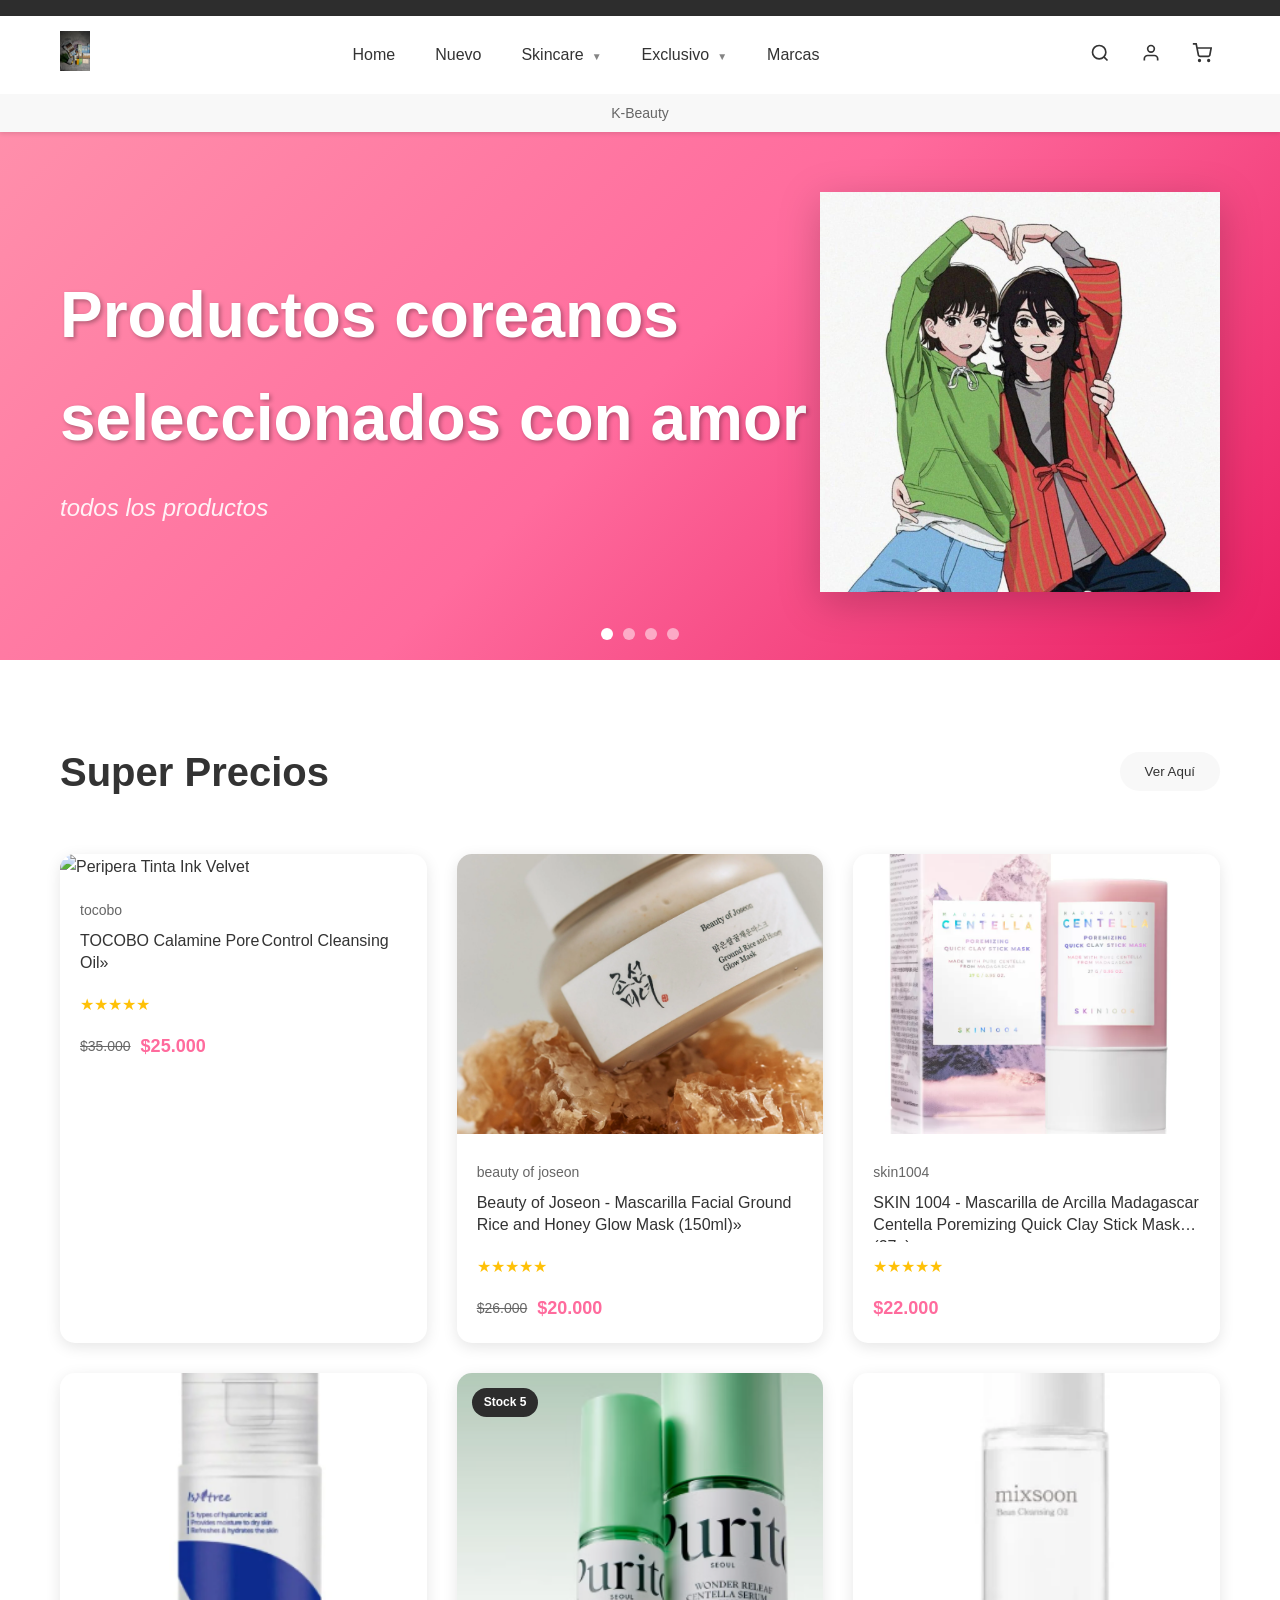
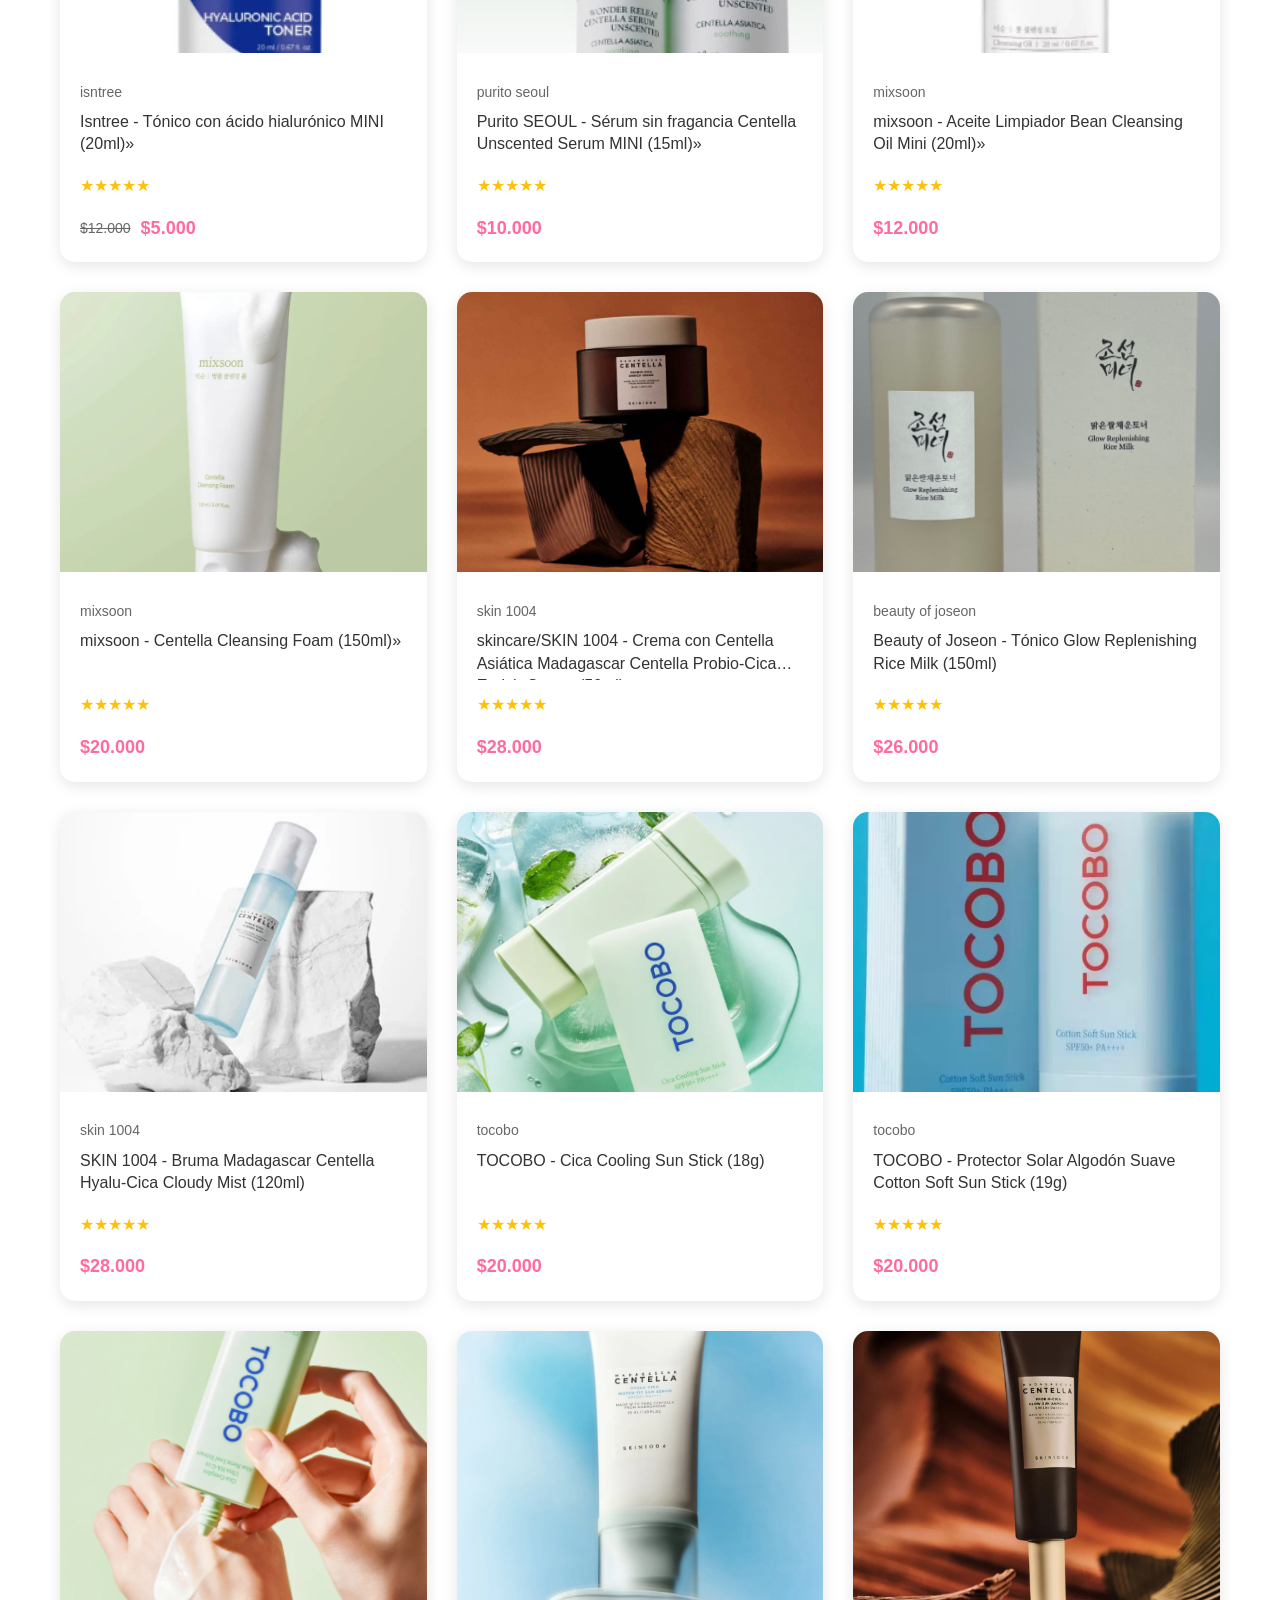
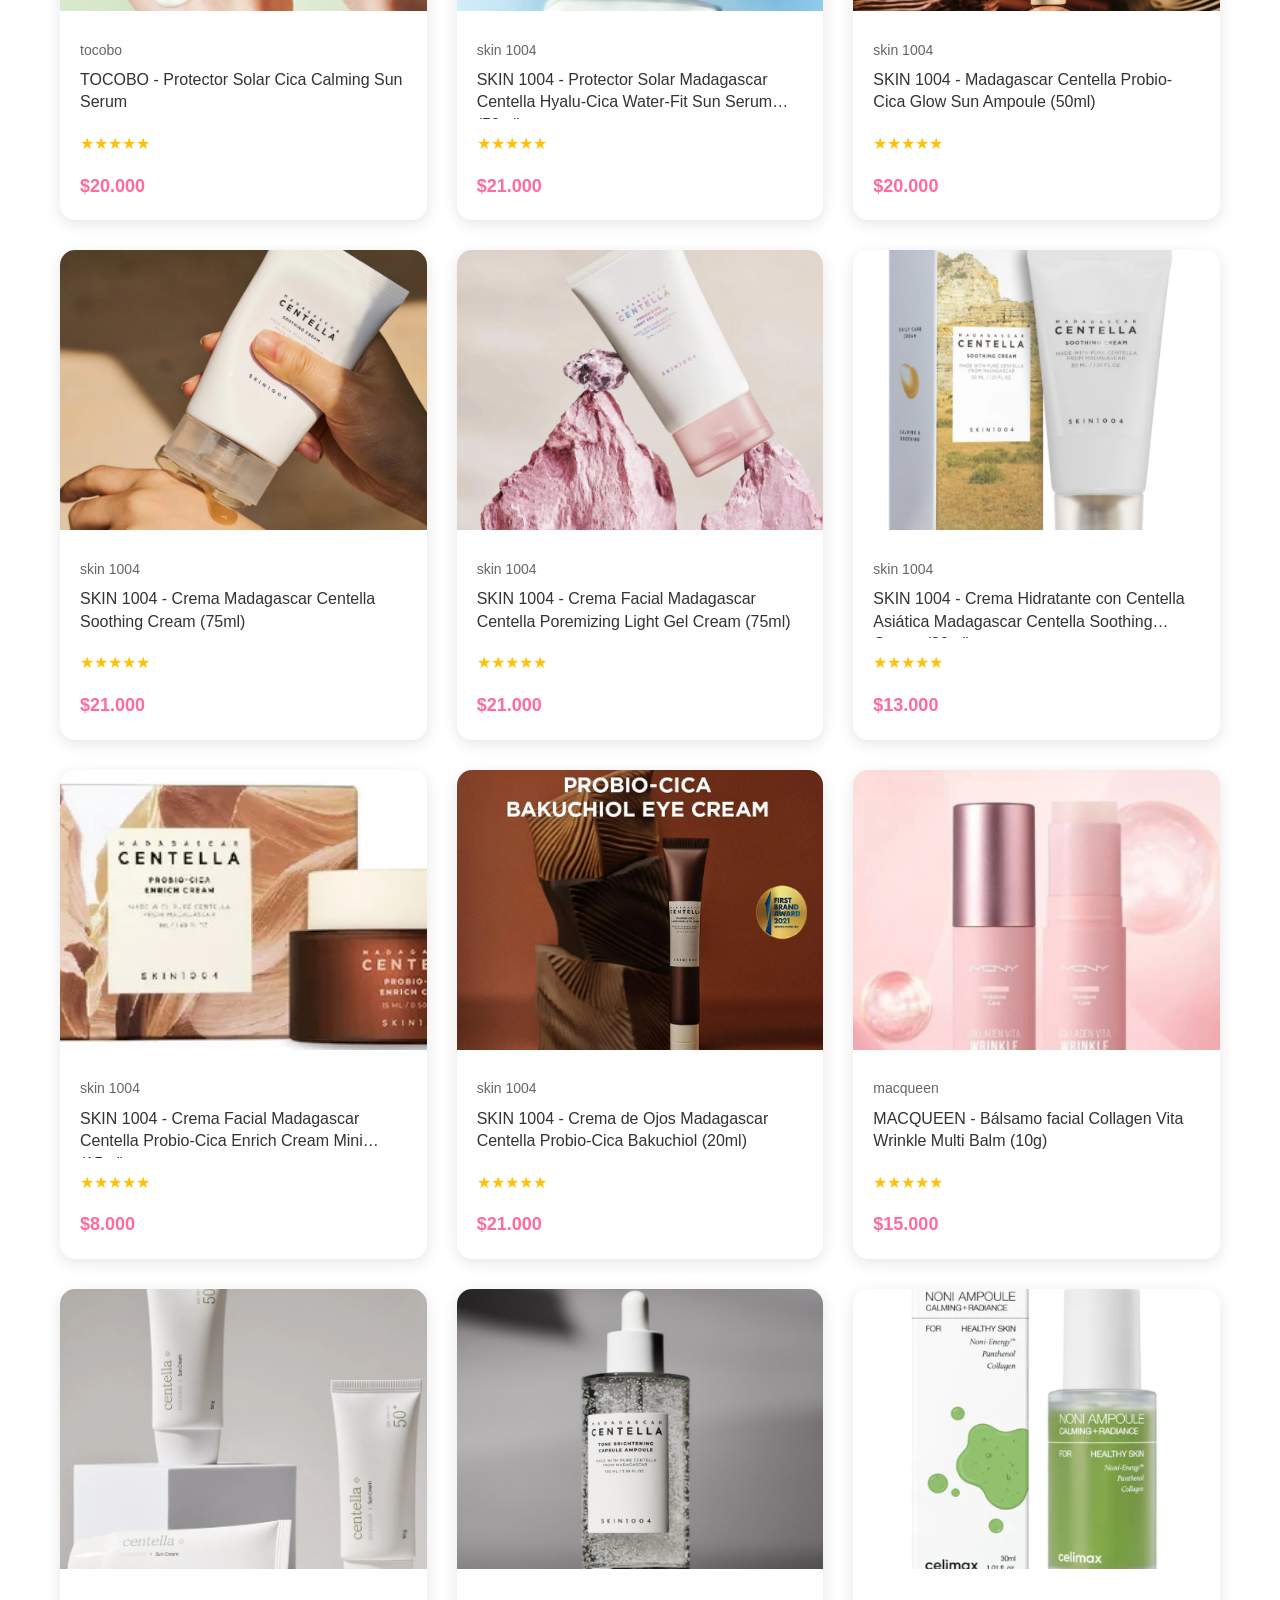
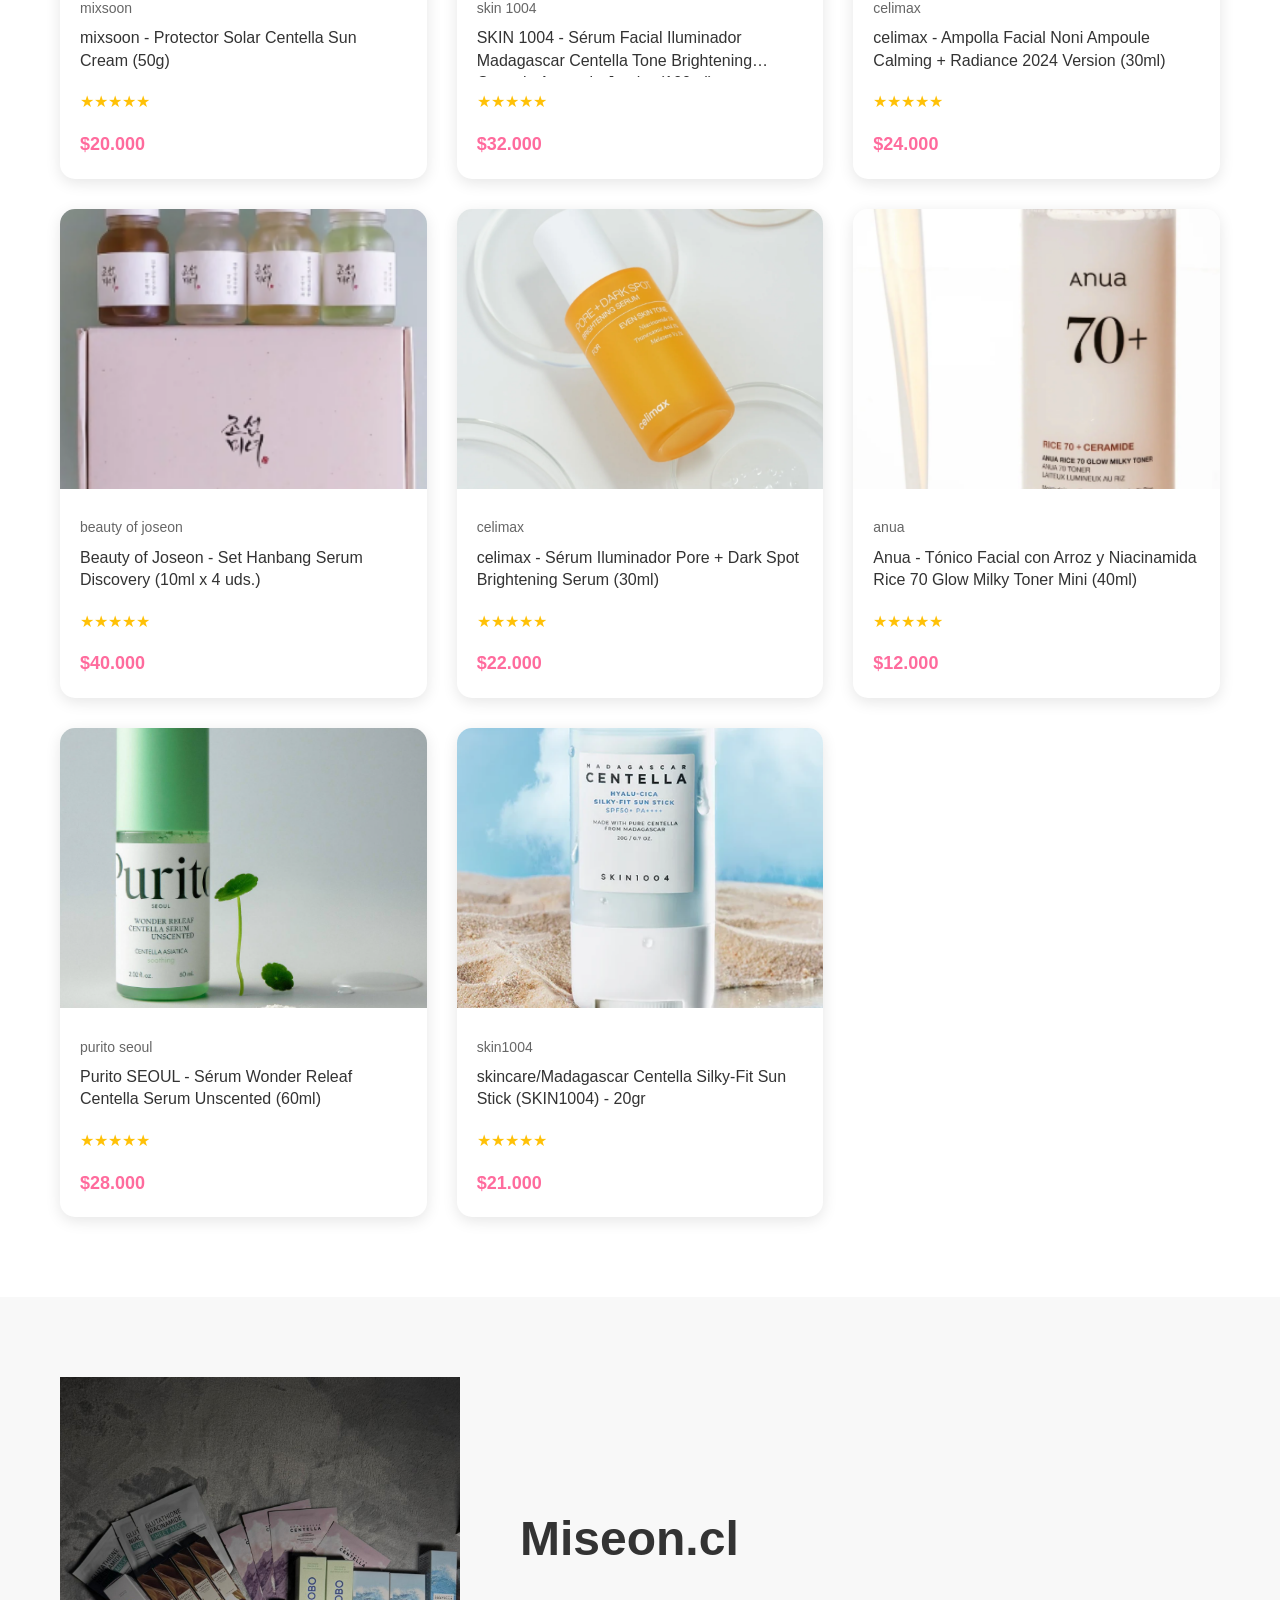
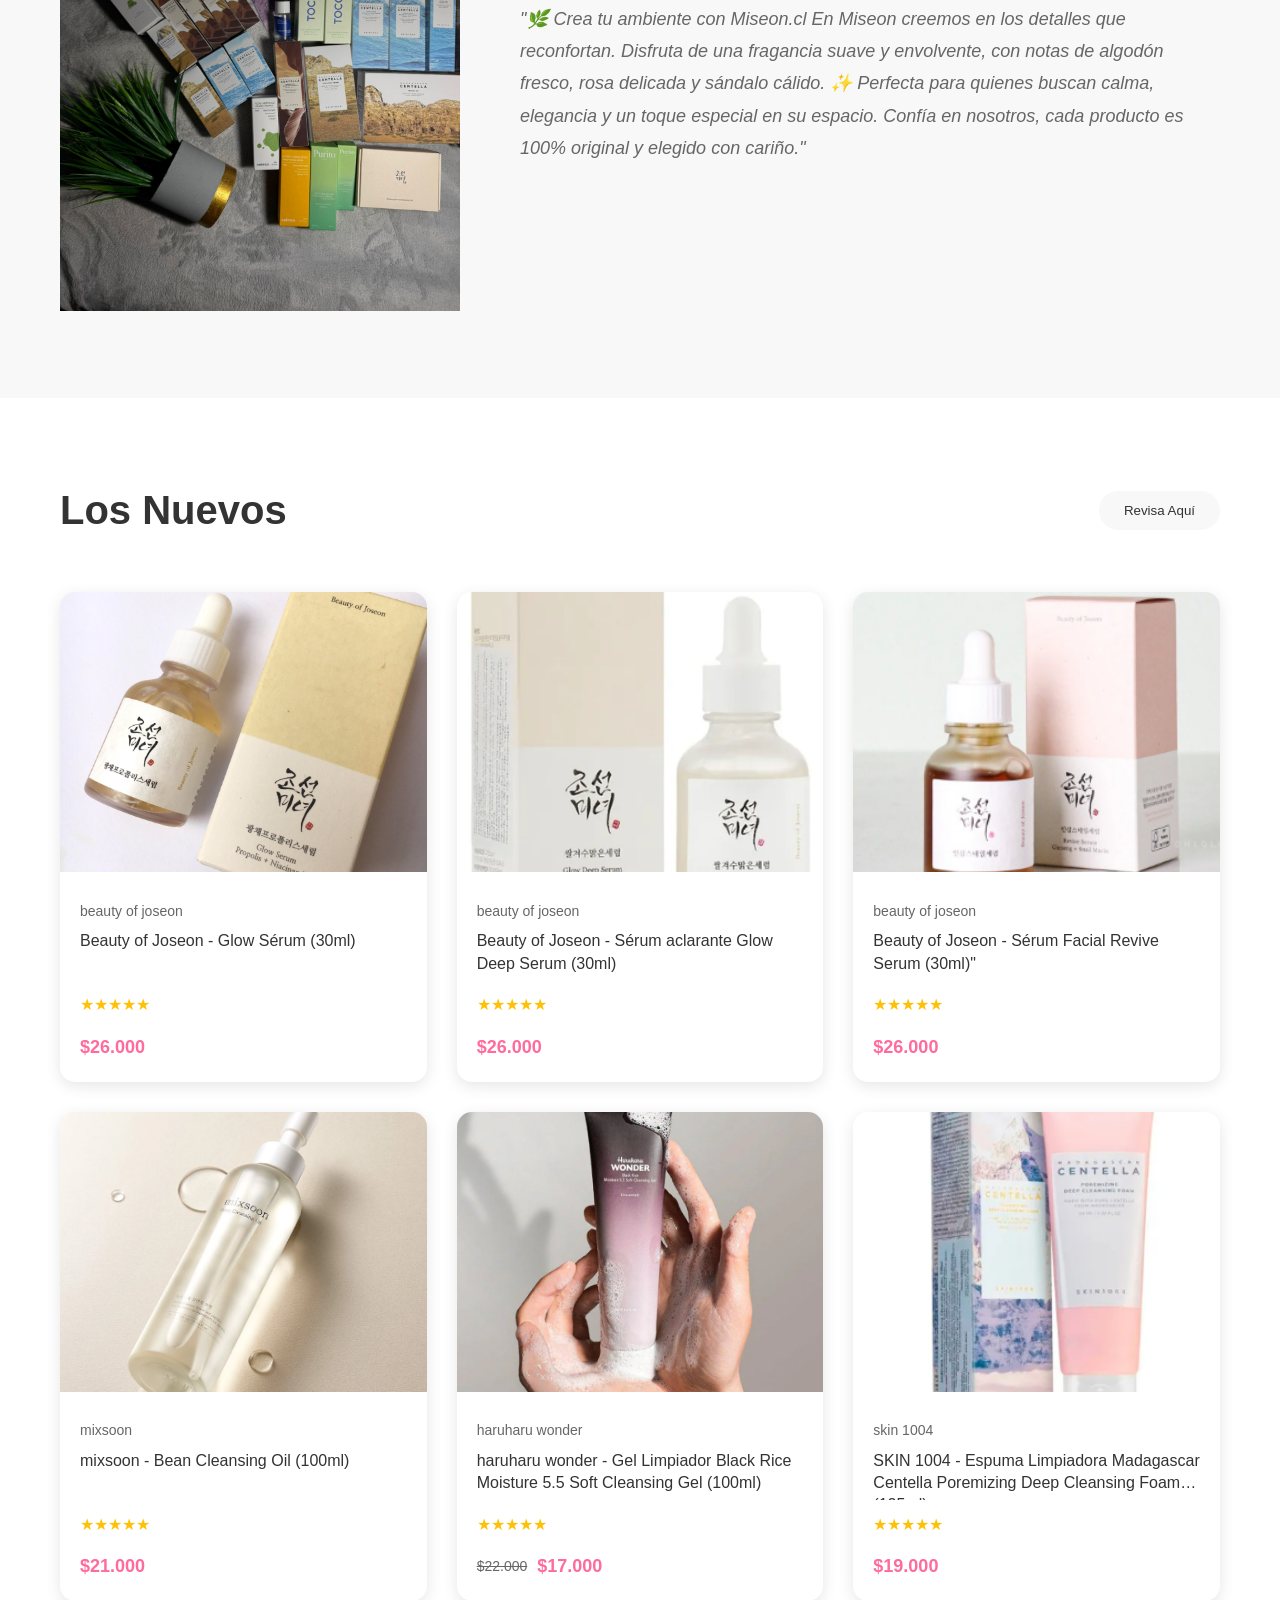
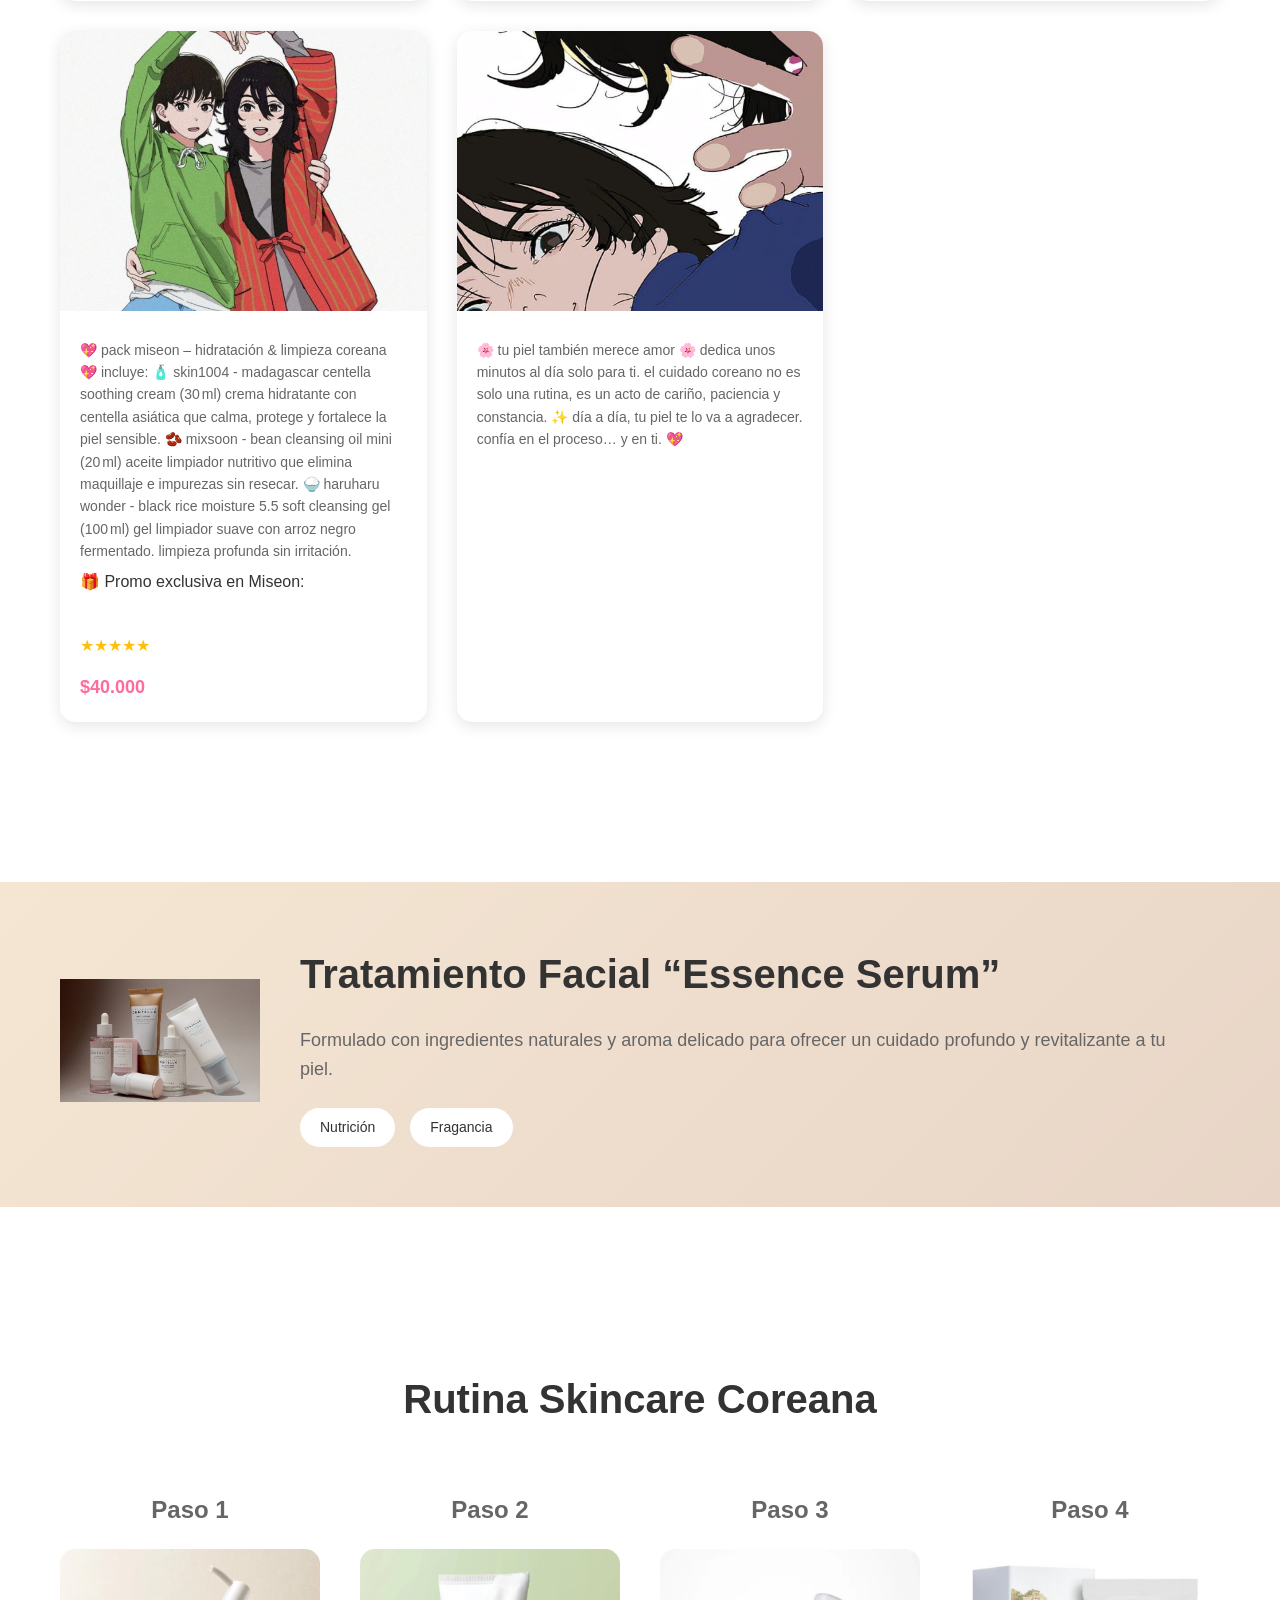
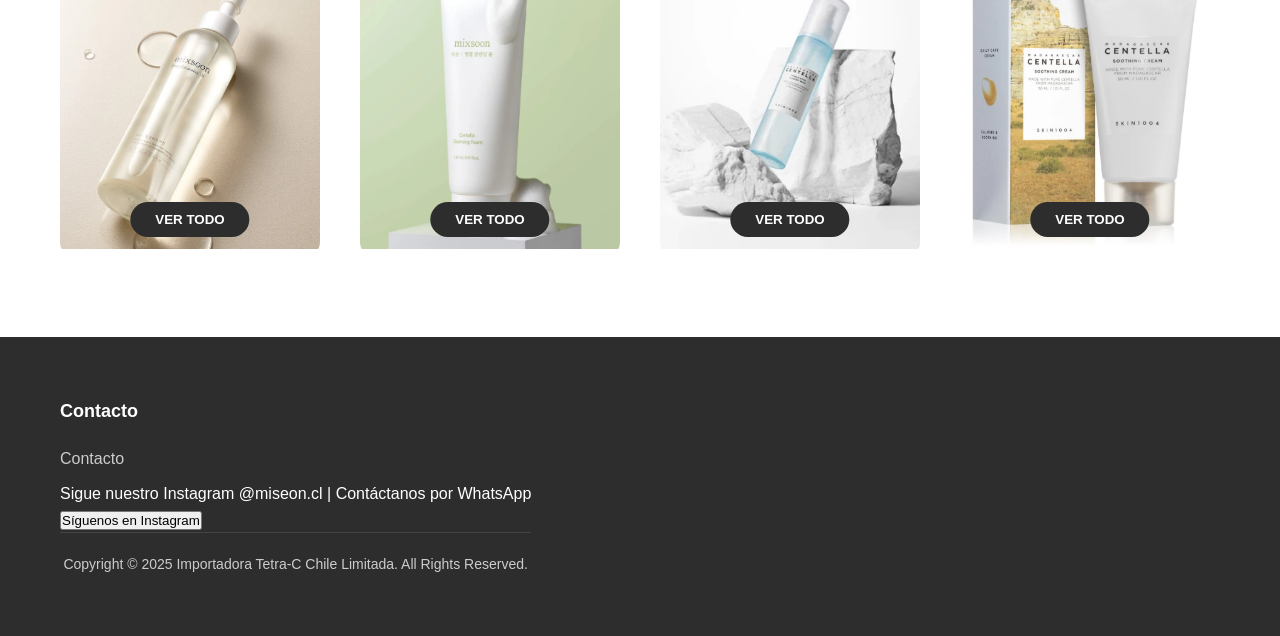
==== index.html @ b910c40d "index.html" ====
<!DOCTYPE html>
<html lang="es">
<head>
    <meta charset="UTF-8">
    <meta name="viewport" content="width=device-width, initial-scale=1.0">
    <title>Kosmeticos – Cosmética Coreana en CHILE</title>
    <link rel="stylesheet" href="style.css">
</head>
<body>
    <!-- Header superior -->
    <div class="top-banner">
        <p></p>
    </div>

    <!-- Navegación principal -->
    <header class="main-header">
        <div class="container">
            <div class="header-content">
                <div class="logo">
                    <img src="Img/skincare/Imagen Portada Pagina.jpg" alt="Miseon.cl" class="logo-img">
                </div>

                <nav class="main-nav">
                    <a href="#" class="nav-link">Home</a>
                    <a href="#" class="nav-link">Nuevo</a>
                    <a href="#" class="nav-link dropdown">Skincare</a>
                    <a href="#" class="nav-link dropdown">Exclusivo</a>
                    <a href="#" class="nav-link">Marcas</a>
                </nav>

                <div class="header-actions">
                    <button class="search-btn">
                        <svg width="20" height="20" viewBox="0 0 24 24" fill="none" stroke="currentColor" stroke-width="2">
                            <circle cx="11" cy="11" r="8"></circle>
                            <path d="m21 21-4.35-4.35"></path>
                        </svg>
                    </button>
                    <button class="user-btn">
                        <svg width="20" height="20" viewBox="0 0 24 24" fill="none" stroke="currentColor" stroke-width="2">
                            <path d="M20 21v-2a4 4 0 0 0-4-4H8a4 4 0 0 0-4 4v2"></path>
                            <circle cx="12" cy="7" r="4"></circle>
                        </svg>
                    </button>
                    <button class="cart-btn">
                        <svg width="20" height="20" viewBox="0 0 24 24" fill="none" stroke="currentColor" stroke-width="2">
                            <path d="M9 22C9.55228 22 10 21.5523 10 21C10 20.4477 9.55228 20 9 20C8.44772 20 8 20.4477 8 21C8 21.5523 8.44772 22 9 22Z"></path>
                            <path d="M20 22C20.5523 22 21 21.5523 21 21C21 20.4477 20.5523 20 20 20C19.4477 20 19 20.4477 19 21C19 21.5523 19.4477 22 20 22Z"></path>
                            <path d="M1 1H5L7.68 14.39C7.77144 14.8504 8.02191 15.264 8.38755 15.5583C8.75318 15.8526 9.2107 16.009 9.68 16H19.4C19.8693 16.009 20.3268 15.8526 20.6925 15.5583C21.0581 15.264 21.3086 14.8504 21.4 14.39L23 6H6"></path>
                        </svg>
                    </button>
                </div>
            </div>
        </div>

        <div class="k-beauty-banner">
            <span>K-Beauty </span>
        </div>
    </header>

    <!-- Hero Banner -->
    <section class="hero-banner">
        <div class="container">
            <div class="hero-content">
                <div class="hero-text">
                    <h1> Productos coreanos seleccionados con amor </h1>

                    <p class="hero-subtitle">todos los productos</p>
                </div>
                <div class="hero-image">
                    <img src="Img/skincare/Imagen Promocional.jpg" alt="Lip Festival Products">
                </div>

            </div>
        </div>
        <div class="hero-indicators">
            <span class="indicator active"></span>
            <span class="indicator"></span>
            <span class="indicator"></span>
            <span class="indicator"></span>
        </div>
    </section>

    <!-- Super Seller Section -->
    <section class="super-seller">
        <div class="container">
            <div class="section-header">
                <h2>Super Precios</h2>
                <button class="view-all-btn">Ver Aquí</button>
            </div>

            <div class="products-grid">
                <div class="product-card">
                    <img src="Img/skincare/TOCOBO Calamine Pore Control Cleansing Oil.png" alt="Peripera Tinta Ink Velvet">
                    <div class="product-info">
                        <p class="product-brand">TOCOBO</p>
                        <h3 class="product-name">TOCOBO Calamine Pore Control Cleansing Oil»</h3>
                        <div class="product-rating">
                            <span class="stars">★★★★★</span>
                        </div>
                        <div class="product-price">
                            <span class="original-price">$35.000</span>
                            <span class="current-price">$25.000</span>
                        </div>
                    </div>
                </div>

                <div class="product-card">
                    <img src="Img/skincare/Beauty of Joseon - Mascarilla Facial Ground Rice and Honey Glow Mask (150ml).png" alt="Romnd Tinta Juicy Lasting Tint">
                    <div class="product-info">
                        <p class="product-brand">Beauty of Joseon</p>
                        <h3 class="product-name">Beauty of Joseon - Mascarilla Facial Ground Rice and Honey Glow Mask (150ml)»</h3>
                        <div class="product-rating">
                            <span class="stars">★★★★★</span>
                        </div>
                        <div class="product-price">
                            <span class="original-price">$26.000</span>
                            <span class="current-price">$20.000</span>
                        </div>
                    </div>
                </div>

                <div class="product-card">
                    <img src="Img/skincare/SKIN 1004 - Mascarilla de Arcilla Madagascar Centella Poremizing Quick Clay Stick Mask (27g).png" alt="SNP Mascarilla Peptaronic Ampoule Mask">
                    <div class="product-info">
                        <p class="product-brand">SKIN1004</p>
                        <h3 class="product-name">SKIN 1004 - Mascarilla de Arcilla Madagascar Centella Poremizing Quick Clay Stick Mask (27g)»</h3>
                        <div class="product-rating">
                            <span class="stars">★★★★★</span>
                        </div>
                        <div class="product-price">
                            <span class="current-price">$22.000</span>
                        </div>
                    </div>
                </div>

                <div class="product-card">
                    <img src="Img/skincare/Isntree - Tónico con ácido hialurónico MINI (20ml).png" alt="Peripera Tinta Ink Airy Velvet">
                    <div class="product-info">
                        <p class="product-brand">Isntree</p>
                        <h3 class="product-name">Isntree - Tónico con ácido hialurónico MINI (20ml)»</h3>
                        <div class="product-rating">
                            <span class="stars">★★★★★</span>
                        </div>
                        <div class="product-price">
                            <span class="original-price">$12.000</span>
                            <span class="current-price">$5.000</span>
                        </div>
                    </div>
                </div>

                <div class="product-card sold-out">
                    <div class="sold-out-badge">Stock 5</div>
                    <img src="Img/skincare/Purito SEOUL - Sérum sin fragancia Centella Unscented Serum MINI (15ml).png" alt="SNP Mascarilla Cicaronic Daily Mask">
                    <div class="product-info">
                        <p class="product-brand">Purito SEOUL</p>
                        <h3 class="product-name">Purito SEOUL - Sérum sin fragancia Centella Unscented Serum MINI (15ml)»</h3>
                        <div class="product-rating">
                            <span class="stars">★★★★★</span>
                        </div>
                        <div class="product-price">
                            <span class="current-price">$10.000</span>
                        </div>
                    </div>
                </div>

                <div class="product-card">
                    <img src="Img/skincare/mixsoon - Aceite Limpiador Bean Cleansing Oil Mini (20ml).png" alt="SNP Mascarilla Vitaronic Ampoule Mask">
                    <div class="product-info">
                        <p class="product-brand">mixsoon</p>
                        <h3 class="product-name">mixsoon - Aceite Limpiador Bean Cleansing Oil Mini (20ml)»</h3>
                        <div class="product-rating">
                            <span class="stars">★★★★★</span>
                        </div>
                        <div class="product-price">
                            <span class="current-price">$12.000</span>
                        </div>
                    </div>
                </div>
                <div class="product-card">
                    <img src="Img/skincare/mixsoon - Centella Cleansing Foam.png" alt="SNP Mascarilla Vitaronic Ampoule Mask">
                    <div class="product-info">
                        <p class="product-brand">mixsoon</p>
                        <h3 class="product-name">mixsoon - Centella Cleansing Foam (150ml)»</h3>
                        <div class="product-rating">
                            <span class="stars">★★★★★</span>
                        </div>
                        <div class="product-price">
                            <span class="current-price">$20.000</span>
                        </div>
                    </div>
                </div>
                <div class="product-card">
                    <img src="Img/skincare/SKIN 1004 - Crema con Centella Asiática Madagascar Centella Probio-Cica Enrich Cream (50ml).png" alt="SNP Mascarilla Vitaronic Ampoule Mask">
                    <div class="product-info">
                        <p class="product-brand">SKIN 1004</p>
                        <h3 class="product-name">skincare/SKIN 1004 - Crema con Centella Asiática Madagascar Centella Probio-Cica Enrich Cream (50ml)</h3>
                        <div class="product-rating">
                            <span class="stars">★★★★★</span>
                        </div>
                        <div class="product-price">
                            <span class="current-price">$28.000</span>
                        </div>
                    </div>
                </div>
                <div class="product-card">
                    <img src="Img/skincare/Beauty of Joseon - Tónico Glow Replenishing Rice Milk (150ml).png" alt="SNP Mascarilla Vitaronic Ampoule Mask">
                    <div class="product-info">
                        <p class="product-brand">Beauty of Joseon</p>
                        <h3 class="product-name">Beauty of Joseon - Tónico Glow Replenishing Rice Milk (150ml)</h3>
                        <div class="product-rating">
                            <span class="stars">★★★★★</span>
                        </div>
                        <div class="product-price">
                            <span class="current-price">$26.000</span>
                        </div>
                    </div>
                </div>
                <div class="product-card">
                    <img src="Img/skincare/SKIN 1004 - Bruma Madagascar Centella Hyalu-Cica Cloudy Mist (120ml).png" alt="SNP Mascarilla Vitaronic Ampoule Mask">
                    <div class="product-info">
                        <p class="product-brand">SKIN 1004</p>
                        <h3 class="product-name">SKIN 1004 - Bruma Madagascar Centella Hyalu-Cica Cloudy Mist (120ml)</h3>
                        <div class="product-rating">
                            <span class="stars">★★★★★</span>
                        </div>
                        <div class="product-price">
                            <span class="current-price">$28.000</span>
                        </div>
                    </div>
                </div>
                <div class="product-card">
                    <img src="Img/skincare/TOCOBO - Cica Cooling Sun Stick (18g).png" alt="SNP Mascarilla Vitaronic Ampoule Mask">
                    <div class="product-info">
                        <p class="product-brand">TOCOBO</p>
                        <h3 class="product-name">TOCOBO - Cica Cooling Sun Stick (18g)</h3>
                        <div class="product-rating">
                            <span class="stars">★★★★★</span>
                        </div>
                        <div class="product-price">
                            <span class="current-price">$20.000</span>
                        </div>
                    </div>
                </div>
                <div class="product-card">
                    <img src="Img/skincare/TOCOBO - Protector Solar Algodón Suave Cotton Soft Sun Stick (19g).png" alt="SNP Mascarilla Vitaronic Ampoule Mask">
                    <div class="product-info">
                        <p class="product-brand">TOCOBO</p>
                        <h3 class="product-name">TOCOBO - Protector Solar Algodón Suave Cotton Soft Sun Stick (19g)</h3>
                        <div class="product-rating">
                            <span class="stars">★★★★★</span>
                        </div>
                        <div class="product-price">
                            <span class="current-price">$20.000</span>
                        </div>
                    </div>
                </div>
                <div class="product-card">
                    <img src="Img/skincare/TOCOBO - Protector Solar Cica Calming Sun Serum.png" alt="SNP Mascarilla Vitaronic Ampoule Mask">
                    <div class="product-info">
                        <p class="product-brand">TOCOBO</p>
                        <h3 class="product-name">TOCOBO - Protector Solar Cica Calming Sun Serum</h3>
                        <div class="product-rating">
                            <span class="stars">★★★★★</span>
                        </div>
                        <div class="product-price">
                            <span class="current-price">$20.000</span>
                        </div>
                    </div>
                </div>
                <div class="product-card">
                    <img src="Img/skincare/SKIN 1004 - Protector Solar Madagascar Centella Hyalu-Cica Water-Fit Sun Serum (50ml).png" alt="SNP Mascarilla Vitaronic Ampoule Mask">
                    <div class="product-info">
                        <p class="product-brand">SKIN 1004</p>
                        <h3 class="product-name">SKIN 1004 - Protector Solar Madagascar Centella Hyalu-Cica Water-Fit Sun Serum (50ml)</h3>
                        <div class="product-rating">
                            <span class="stars">★★★★★</span>
                        </div>
                        <div class="product-price">
                            <span class="current-price">$21.000</span>
                        </div>
                    </div>
                </div>
                <div class="product-card">
                    <img src="Img/skincare/SKIN 1004 - Madagascar Centella Probio-Cica Glow Sun Ampoule (50ml).png" alt="SNP Mascarilla Vitaronic Ampoule Mask">
                    <div class="product-info">
                        <p class="product-brand">SKIN 1004</p>
                        <h3 class="product-name">SKIN 1004 - Madagascar Centella Probio-Cica Glow Sun Ampoule (50ml)</h3>
                        <div class="product-rating">
                            <span class="stars">★★★★★</span>
                        </div>
                        <div class="product-price">
                            <span class="current-price">$20.000</span>
                        </div>
                    </div>
                </div>
                <div class="product-card">
                    <img src="Img/skincare/SKIN 1004 - Crema Madagascar Centella Soothing Cream (75ml).png" alt="SNP Mascarilla Vitaronic Ampoule Mask">
                    <div class="product-info">
                        <p class="product-brand">SKIN 1004</p>
                        <h3 class="product-name">SKIN 1004 - Crema Madagascar Centella Soothing Cream (75ml)</h3>
                        <div class="product-rating">
                            <span class="stars">★★★★★</span>
                        </div>
                        <div class="product-price">
                            <span class="current-price">$21.000</span>
                        </div>
                    </div>
                </div>
                <div class="product-card">
                    <img src="Img/skincare/SKIN 1004 - Crema Facial Madagascar Centella Poremizing Light Gel Cream (75ml).png" alt="SNP Mascarilla Vitaronic Ampoule Mask">
                    <div class="product-info">
                        <p class="product-brand">SKIN 1004</p>
                        <h3 class="product-name">SKIN 1004 - Crema Facial Madagascar Centella Poremizing Light Gel Cream (75ml)</h3>
                        <div class="product-rating">
                            <span class="stars">★★★★★</span>
                        </div>
                        <div class="product-price">
                            <span class="current-price">$21.000</span>
                        </div>
                    </div>
                </div>
                <div class="product-card">
                    <img src="Img/skincare/SKIN 1004 - Crema Hidratante con Centella Asiática Madagascar Centella Soothing Cream (30ml).png" alt="SNP Mascarilla Vitaronic Ampoule Mask">
                    <div class="product-info">
                        <p class="product-brand">SKIN 1004</p>
                        <h3 class="product-name">SKIN 1004 - Crema Hidratante con Centella Asiática Madagascar Centella Soothing Cream (30ml)</h3>
                        <div class="product-rating">
                            <span class="stars">★★★★★</span>
                        </div>
                        <div class="product-price">
                            <span class="current-price">$13.000</span>
                        </div>
                    </div>
                </div>
                <div class="product-card">
                    <img src="Img/skincare/SKIN 1004 - Crema Facial Madagascar Centella Probio-Cica Enrich Cream Mini (15ml).png" alt="SNP Mascarilla Vitaronic Ampoule Mask">
                    <div class="product-info">
                        <p class="product-brand">SKIN 1004</p>
                        <h3 class="product-name">SKIN 1004 - Crema Facial Madagascar Centella Probio-Cica Enrich Cream Mini (15ml)</h3>
                        <div class="product-rating">
                            <span class="stars">★★★★★</span>
                        </div>
                        <div class="product-price">
                            <span class="current-price">$8.000</span>
                        </div>
                    </div>
                </div>
                <div class="product-card">
                    <img src="Img/skincare/SKIN 1004 - Crema de Ojos Madagascar Centella Probio-Cica Bakuchiol (20ml).png" alt="SNP Mascarilla Vitaronic Ampoule Mask">
                    <div class="product-info">
                        <p class="product-brand">SKIN 1004</p>
                        <h3 class="product-name">SKIN 1004 - Crema de Ojos Madagascar Centella Probio-Cica Bakuchiol (20ml)</h3>
                        <div class="product-rating">
                            <span class="stars">★★★★★</span>
                        </div>
                        <div class="product-price">
                            <span class="current-price">$21.000</span>
                        </div>
                    </div>
                </div>
                <div class="product-card">
                    <img src="Img/skincare/MACQUEEN - Bálsamo facial Collagen Vita Wrinkle Multi Balm (10g).png" alt="SNP Mascarilla Vitaronic Ampoule Mask">
                    <div class="product-info">
                        <p class="product-brand">MACQUEEN</p>
                        <h3 class="product-name">MACQUEEN - Bálsamo facial Collagen Vita Wrinkle Multi Balm (10g)</h3>
                        <div class="product-rating">
                            <span class="stars">★★★★★</span>
                        </div>
                        <div class="product-price">
                            <span class="current-price">$15.000</span>
                        </div>
                    </div>
                </div>
                <div class="product-card">
                    <img src="Img/skincare/mixsoon - Protector Solar Centella Sun Cream (50g).png" alt="SNP Mascarilla Vitaronic Ampoule Mask">
                    <div class="product-info">
                        <p class="product-brand">mixsoon</p>
                        <h3 class="product-name">mixsoon - Protector Solar Centella Sun Cream (50g)</h3>
                        <div class="product-rating">
                            <span class="stars">★★★★★</span>
                        </div>
                        <div class="product-price">
                            <span class="current-price">$20.000</span>
                        </div>
                    </div>
                </div>
                <div class="product-card">
                    <img src="Img/skincare/SKIN 1004 - Sérum Facial Iluminador Madagascar Centella Tone Brightening Capsule Ampoule Jumbo (100ml).png" alt="SNP Mascarilla Vitaronic Ampoule Mask">
                    <div class="product-info">
                        <p class="product-brand">SKIN 1004</p>
                        <h3 class="product-name">SKIN 1004 - Sérum Facial Iluminador Madagascar Centella Tone Brightening Capsule Ampoule Jumbo (100ml)</h3>
                        <div class="product-rating">
                            <span class="stars">★★★★★</span>
                        </div>
                        <div class="product-price">
                            <span class="current-price">$32.000</span>
                        </div>
                    </div>
                </div>
                <div class="product-card">
                    <img src="Img/skincare/celimax - Ampolla Facial Noni Ampoule Calming + Radiance 2024 Version (30ml).png" alt="SNP Mascarilla Vitaronic Ampoule Mask">
                    <div class="product-info">
                        <p class="product-brand">celimax</p>
                        <h3 class="product-name">celimax - Ampolla Facial Noni Ampoule Calming + Radiance 2024 Version (30ml)</h3>
                        <div class="product-rating">
                            <span class="stars">★★★★★</span>
                        </div>
                        <div class="product-price">
                            <span class="current-price">$24.000</span>
                        </div>
                    </div>
                </div>
                <div class="product-card">
                    <img src="Img/skincare/Beauty of Joseon - Set Hanbang Serum Discovery (10ml x 4 uds.).png" alt="SNP Mascarilla Vitaronic Ampoule Mask">
                    <div class="product-info">
                        <p class="product-brand">Beauty of Joseon</p>
                        <h3 class="product-name">Beauty of Joseon - Set Hanbang Serum Discovery (10ml x 4 uds.)</h3>
                        <div class="product-rating">
                            <span class="stars">★★★★★</span>
                        </div>
                        <div class="product-price">
                            <span class="current-price">$40.000</span>
                        </div>
                    </div>
                </div>
                <div class="product-card">
                    <img src="Img/skincare/celimax - Sérum Iluminador Pore + Dark Spot Brightening Serum (30ml).png" alt="SNP Mascarilla Vitaronic Ampoule Mask">
                    <div class="product-info">
                        <p class="product-brand">celimax</p>
                        <h3 class="product-name">celimax - Sérum Iluminador Pore + Dark Spot Brightening Serum (30ml)</h3>
                        <div class="product-rating">
                            <span class="stars">★★★★★</span>
                        </div>
                        <div class="product-price">
                            <span class="current-price">$22.000</span>
                        </div>
                    </div>
                </div>
                <div class="product-card">
                    <img src="Img/skincare/Anua - Tónico Facial con Arroz y Niacinamida Rice 70 Glow Milky Toner Mini (40ml).png" alt="SNP Mascarilla Vitaronic Ampoule Mask">
                    <div class="product-info">
                        <p class="product-brand">Anua</p>
                        <h3 class="product-name">Anua - Tónico Facial con Arroz y Niacinamida Rice 70 Glow Milky Toner Mini (40ml)</h3>
                        <div class="product-rating">
                            <span class="stars">★★★★★</span>
                        </div>
                        <div class="product-price">
                            <span class="current-price">$12.000</span>
                        </div>
                    </div>
                </div>
                <div class="product-card">
                    <img src="Img/skincare/Purito SEOUL - Sérum Wonder Releaf Centella Serum Unscented (60ml).png" alt="SNP Mascarilla Vitaronic Ampoule Mask">
                    <div class="product-info">
                        <p class="product-brand">Purito SEOUL</p>
                        <h3 class="product-name">Purito SEOUL - Sérum Wonder Releaf Centella Serum Unscented (60ml)</h3>
                        <div class="product-rating">
                            <span class="stars">★★★★★</span>
                        </div>
                        <div class="product-price">
                            <span class="current-price">$28.000</span>
                        </div>
                    </div>
                </div>
                <div class="product-card">
                    <img src="Img/skincare/Madagascar Centella Silky-Fit Sun Stick (SKIN1004) - 20gr.png" alt="SNP Mascarilla Vitaronic Ampoule Mask">
                    <div class="product-info">
                        <p class="product-brand">SKIN1004</p>
                        <h3 class="product-name">skincare/Madagascar Centella Silky-Fit Sun Stick (SKIN1004) - 20gr</h3>
                        <div class="product-rating">
                            <span class="stars">★★★★★</span>
                        </div>
                        <div class="product-price">
                            <span class="current-price">$21.000</span>
                        </div>
                    </div>
 

                    </div>
                </div>

            </div>
        </div>
    </section>
    

    <!-- Crea tu ambiente section -->
    <section class="ambiente-section">
        <div class="container">
            <div class="ambiente-content">
                <div class="ambiente-image">
                    <img src="Img/skincare/Imagen Portada Pagina.jpg" alt="Cozy Cotton">
                </div>
                <div class="ambiente-text">
                    <h3>Miseon.cl</h3>
                    <p>"🌿 Crea tu ambiente con Miseon.cl
En Miseon creemos en los detalles que reconfortan.
Disfruta de una fragancia suave y envolvente, con notas de algodón fresco, rosa delicada y sándalo cálido.
✨ Perfecta para quienes buscan calma, elegancia y un toque especial en su espacio.
Confía en nosotros, cada producto es 100% original y elegido con cariño."</p>
                    
                </div>
            </div>
        </div>
    </section>

    <!-- Los Nuevos section -->
    <section class="los-nuevos">
        <div class="container">
            <div class="section-header">
                <h2>Los Nuevos</h2>
                <button class="view-all-btn">Revisa Aquí</button>
            </div>

            <div class="products-grid">
                <div class="product-card">
                    <img src="Img/skincare/Beauty of Joseon - Glow Sérum (30ml).png" alt="Mixsoon Centella Peptide">
                    <div class="product-info">
                        <p class="product-brand">Beauty of Joseon</p>
                        <h3 class="product-name">Beauty of Joseon - Glow Sérum (30ml)</h3>
                        <div class="product-rating">
                            <span class="stars">★★★★★</span>
                        </div>
                        <div class="product-price">
                            <span class="current-price">$26.000</span>
                        </div>
                    </div>
                </div>

                <div class="product-card">
                    <img src="Img/skincare/Beauty of Joseon - Sérum aclarante Glow Deep Serum (30ml).png" alt="Centella24 Patches">
                    <div class="product-info">
                        <p class="product-brand">Beauty of Joseon</p>
                        <h3 class="product-name">Beauty of Joseon - Sérum aclarante Glow Deep Serum (30ml)</h3>
                        <div class="product-rating">
                            <span class="stars">★★★★★</span>
                        </div>
                        <div class="product-price">
                            <span class="current-price">$26.000</span>
                        </div>
                    </div>
                </div>

                <div class="product-card">
                    <img src="Img/skincare/Beauty of Joseon - Sérum Facial Revive Serum (30ml).png" alt="SKIN1004 Crema">
                    <div class="product-info">
                        <p class="product-brand">Beauty of Joseon</p>
                        <h3 class="product-name">Beauty of Joseon - Sérum Facial Revive Serum (30ml)"</h3>
                        <div class="product-rating">
                            <span class="stars">★★★★★</span>
                        </div>
                        <div class="product-price">
                            <span class="current-price">$26.000</span>
                        </div>
                    </div>
                </div>

                <div class="product-card">
                    <img src="Img/skincare/mixsoon - Bean Cleansing Oil (100ml).png" alt="Beauty Of Joseon Dynasty Cream">
                    <div class="product-info">
                        <p class="product-brand">mixsoon</p>
                        <h3 class="product-name">mixsoon - Bean Cleansing Oil (100ml)</h3>
                        <div class="product-rating">
                            <span class="stars">★★★★★</span>
                        </div>
                        <div class="product-price">
                            <span class="current-price">$21.000</span>
                        </div>
                    </div>
                </div>

                <div class="product-card">
                    <img src="Img/skincare/haruharu wonder - Gel Limpiador Black Rice Moisture 5.5 Soft Cleansing Gel (100ml).png" alt="Peripera Tinta Ink Mood">
                    <div class="product-info">
                        <p class="product-brand">haruharu wonder</p>
                        <h3 class="product-name">haruharu wonder - Gel Limpiador Black Rice Moisture 5.5 Soft Cleansing Gel (100ml)</h3>
                        <div class="product-rating">
                            <span class="stars">★★★★★</span>
                        </div>
                        <div class="product-price">
                            <span class="original-price">$22.000</span>
                            <span class="current-price">$17.000</span>
                        </div>
                    </div>
                </div>

                <div class="product-card">
                    <img src="Img/skincare/SKIN 1004 - Espuma Limpiadora Madagascar Centella Poremizing Deep Cleansing Foam (125ml).png" alt="Beauty Of Joseon Limpiador">
                    <div class="product-info">
                        <p class="product-brand">SKIN 1004</p>
                        <h3 class="product-name">SKIN 1004 - Espuma Limpiadora Madagascar Centella Poremizing Deep Cleansing Foam (125ml)</h3>
                        <div class="product-rating">
                            <span class="stars">★★★★★</span>
                        </div>
                        <div class="product-price">
                            <span class="current-price">$19.000</span>
                        </div>
                    </div>
                </div>

                <div class="product-card">
                    <img src="Img/skincare/Imagen Promocional.jpg" alt="Beauty Of Joseon Protector">
                    <div class="product-info">
                        <p class="product-brand">💖 Pack Miseon – Hidratación & Limpieza Coreana 💖
Incluye:

🧴 SKIN1004 - Madagascar Centella Soothing Cream (30 ml)
Crema hidratante con centella asiática que calma, protege y fortalece la piel sensible.

🫘 Mixsoon - Bean Cleansing Oil Mini (20 ml)
Aceite limpiador nutritivo que elimina maquillaje e impurezas sin resecar.

🍚 Haruharu Wonder - Black Rice Moisture 5.5 Soft Cleansing Gel (100 ml)
Gel limpiador suave con arroz negro fermentado. Limpieza profunda sin irritación.</p>
                        <h3 class="product-name">🎁 Promo exclusiva en Miseon:

</h3>
                        <div class="product-rating">
                            <span class="stars">★★★★★</span>
                        </div>
                        <div class="product-price">
                            <span class="current-price">$40.000</span>
                        </div>
                    </div>
                </div>

                <div class="product-card">
                    <img src="Img/skincare/Imagen Calma tu piel.jpg" alt="Beauty Of Joseon Serum">
                    <div class="product-info">
                        <p class="product-brand">🌸 Tu piel también merece amor 🌸
Dedica unos minutos al día solo para ti.
El cuidado coreano no es solo una rutina,
es un acto de cariño, paciencia y constancia.
✨ Día a día, tu piel te lo va a agradecer.
Confía en el proceso… y en ti. 💖</p>
                        <h3 class="product-name"></h3>
                        <div class="product-rating">
                            <span class="stars"></span>
                        </div>
                        <div class="product-price">
                            <span class="current-price"></span>
                        </div>
                    </div>
                </div>
            </div>
        </div>
    </section>

    <!-- Hair Treatment Banner -->
    <section class="hair-treatment-banner">
        <div class="container">
            <div class="banner-content">
                <div class="banner-left">
                    <img src="Img/skincare/SKIN 1004-Detalle.png" alt="Hair Essence Oil">
                </div>
                <div class="banner-right">
                    <h2>Tratamiento Facial “Essence Serum”</h2>
                    <p>Formulado con ingredientes naturales y aroma delicado para ofrecer un cuidado profundo y revitalizante a tu piel.</p>
                    <div class="banner-tags">
                        <span>Nutrición</span>
                        <span>Fragancia</span>
                    </div>
                </div>

            </div>
        </div>
    </section>

    <!-- Rutina Skincare section -->
    <section class="rutina-skincare">
        <div class="container">
            <h2>Rutina Skincare Coreana</h2>

            <div class="rutina-steps">
                <div class="step">
                    <h3>Paso 1</h3>
                    <div class="step-content">
                        <img src="Img/skincare/mixsoon - Bean Cleansing Oil (100ml).png" alt="Paso 1">
                        <button class="ver-todo-btn">VER TODO</button>
                    </div>
                </div>

                <div class="step">
                    <h3>Paso 2</h3>
                    <div class="step-content">
                        <img src="Img/skincare/mixsoon - Centella Cleansing Foam.png" alt="Paso 2">
                        <button class="ver-todo-btn">VER TODO</button>
                    </div>
                </div>

                <div class="step">
                    <h3>Paso 3</h3>
                    <div class="step-content">
                        <img src="Img/skincare/SKIN 1004 - Bruma Madagascar Centella Hyalu-Cica Cloudy Mist (120ml).png" alt="Paso 3">
                        <button class="ver-todo-btn">VER TODO</button>
                    </div>
                </div>

                <div class="step">
                    <h3>Paso 4</h3>
                    <div class="step-content">
                        <img src="Img/skincare/SKIN 1004 - Crema Hidratante con Centella Asiática Madagascar Centella Soothing Cream (30ml).png" alt="Paso 4">
                        <button class="ver-todo-btn">VER TODO</button>
                    </div>
                </div>
            </div>
        </div>
    </section>
    
   

    <!-- Footer -->
    <footer class="footer">
        <div class="container">
            <div class="footer-content">

                <div class="footer-columns">
                    <div class="footer-column">
                        <h4>Contacto</h4>
                        <ul>
                            <li><a href="#">Contacto</a></li>
                            
  <footer>
    <p>Sigue nuestro Instagram @miseon.cl | Contáctanos por WhatsApp</p>
    <a href="https://www.instagram.com/miseon.cl?igsh=d2s0N3RsOXRmZml5" target="_blank">
  <button class="btn-instagram">Síguenos en Instagram</button>
</a>

            <div class="footer-bottom">
                <p>Copyright © 2025 Importadora Tetra-C Chile Limitada. All Rights Reserved.</p>
            </div>
        </div>
    </footer>

    <script type="module" src="/src/main.ts"></script>
</body>
</html>
---- style.css ----
/* Reset y configuración base */
* {
    margin: 0;
    padding: 0;
    box-sizing: border-box;
}

:root {
    --primary-pink: #ff6b9d;
    --primary-coral: #ff8fab;
    --dark-gray: #2d2d2d;
    --light-gray: #f8f8f8;
    --medium-gray: #666666;
    --light-border: #e0e0e0;
    --text-primary: #333333;
    --text-secondary: #666666;
    --white: #ffffff;
    --black: #000000;
    --yellow-star: #ffc107;
}

body {
    font-family: -apple-system, BlinkMacSystemFont, 'Segoe UI', Roboto, Oxygen, Ubuntu, Cantarell, sans-serif;
    line-height: 1.6;
    color: var(--text-primary);
    background-color: var(--white);
}

.container {
    max-width: 1200px;
    margin: 0 auto;
    padding: 0 20px;
}

/* Top Banner */
.top-banner {
    background-color: var(--dark-gray);
    color: var(--white);
    text-align: center;
    padding: 8px 0;
    font-size: 14px;
}

/* Header Principal */
.main-header {
    background-color: var(--white);
    box-shadow: 0 2px 4px rgba(0,0,0,0.1);
    position: sticky;
    top: 0;
    z-index: 1000;
}

.header-content {
    display: flex;
    align-items: center;
    justify-content: space-between;
    padding: 15px 0;
}

.logo-img {
    height: 40px;
    width: auto;
}

.main-nav {
    display: flex;
    gap: 40px;
}

.nav-link {
    text-decoration: none;
    color: var(--text-primary);
    font-weight: 500;
    font-size: 16px;
    position: relative;
    transition: color 0.3s ease;
}

.nav-link:hover {
    color: var(--primary-pink);
}

.nav-link.dropdown::after {
    content: '▼';
    font-size: 10px;
    margin-left: 8px;
    opacity: 0.6;
}

.header-actions {
    display: flex;
    gap: 15px;
    align-items: center;
}

.header-actions button {
    background: none;
    border: none;
    cursor: pointer;
    padding: 8px;
    border-radius: 50%;
    transition: background-color 0.3s ease;
    color: var(--text-primary);
}

.header-actions button:hover {
    background-color: var(--light-gray);
}

.k-beauty-banner {
    background-color: var(--light-gray);
    text-align: center;
    padding: 8px 0;
    font-size: 14px;
    color: var(--text-secondary);
}

/* Hero Banner */
.hero-banner {
    background: linear-gradient(135deg, #ff8fab 0%, #ff6b9d 50%, #e91e63 100%);
    color: var(--white);
    padding: 60px 0;
    position: relative;
    overflow: hidden;
}

.hero-content {
    display: flex;
    align-items: center;
    justify-content: space-between;
    position: relative;
    z-index: 2;
}

.hero-text h1 {
    font-size: 4rem;
    font-weight: bold;
    margin-bottom: 20px;
    text-shadow: 2px 2px 4px rgba(0,0,0,0.3);
}

.discount-badge {
    background-color: var(--white);
    color: var(--primary-pink);
    border-radius: 50px;
    padding: 15px 25px;
    display: inline-flex;
    align-items: center;
    gap: 10px;
    margin-bottom: 15px;
    font-weight: bold;
}

.discount-percent {
    font-size: 2rem;
}

.discount-text {
    font-size: 1.2rem;
}

.hero-subtitle {
    font-size: 1.5rem;
    opacity: 0.9;
    font-style: italic;
}

.hero-image img {
    max-width: 400px;
    height: auto;
    filter: drop-shadow(0 10px 20px rgba(0,0,0,0.2));
}

.hero-brands {
    position: absolute;
    bottom: 20px;
    right: 20px;
    display: flex;
    gap: 20px;
}

.hero-brands img {
    height: 60px;
    width: auto;
    opacity: 0.8;
    filter: brightness(0) invert(1);
}

.hero-indicators {
    position: absolute;
    bottom: 20px;
    left: 50%;
    transform: translateX(-50%);
    display: flex;
    gap: 10px;
}

.indicator {
    width: 12px;
    height: 12px;
    border-radius: 50%;
    background-color: rgba(255,255,255,0.5);
    cursor: pointer;
    transition: background-color 0.3s ease;
}

.indicator.active {
    background-color: var(--white);
}

/* Secciones de productos */
.super-seller, .los-nuevos {
    padding: 80px 0;
}

.section-header {
    display: flex;
    justify-content: space-between;
    align-items: center;
    margin-bottom: 50px;
}

.section-header h2 {
    font-size: 2.5rem;
    color: var(--text-primary);
    font-weight: 600;
}

.view-all-btn {
    background-color: var(--light-gray);
    border: none;
    padding: 12px 25px;
    border-radius: 25px;
    cursor: pointer;
    font-weight: 500;
    transition: all 0.3s ease;
    color: var(--text-primary);
}

.view-all-btn:hover {
    background-color: var(--primary-pink);
    color: var(--white);
}

.products-grid {
    display: grid;
    grid-template-columns: repeat(auto-fit, minmax(280px, 1fr));
    gap: 30px;
}

.product-card {
    background-color: var(--white);
    border-radius: 15px;
    overflow: hidden;
    box-shadow: 0 4px 15px rgba(0,0,0,0.1);
    transition: transform 0.3s ease, box-shadow 0.3s ease;
    position: relative;
}

.product-card:hover {
    transform: translateY(-5px);
    box-shadow: 0 8px 25px rgba(0,0,0,0.15);
}

.product-card img {
    width: 100%;
    height: 280px;
    object-fit: cover;
}

.product-info {
    padding: 20px;
}

.product-brand {
    font-size: 14px;
    color: var(--text-secondary);
    margin-bottom: 8px;
    text-transform: lowercase;
}

.product-name {
    font-size: 16px;
    font-weight: 500;
    margin-bottom: 12px;
    line-height: 1.4;
    height: 50px;
    overflow: hidden;
    display: -webkit-box;
    -webkit-line-clamp: 2;
    -webkit-box-orient: vertical;
}

.product-rating {
    margin-bottom: 15px;
}

.stars {
    color: var(--yellow-star);
    font-size: 16px;
}

.product-price {
    display: flex;
    align-items: center;
    gap: 10px;
}

.original-price {
    text-decoration: line-through;
    color: var(--text-secondary);
    font-size: 14px;
}

.current-price {
    color: var(--primary-pink);
    font-weight: bold;
    font-size: 18px;
}

.sold-out {
    position: relative;
}

.sold-out-badge {
    position: absolute;
    top: 15px;
    left: 15px;
    background-color: var(--dark-gray);
    color: var(--white);
    padding: 5px 12px;
    border-radius: 15px;
    font-size: 12px;
    font-weight: bold;
    z-index: 10;
}

/* Sección Crea tu ambiente */
.ambiente-section {
    background-color: var(--light-gray);
    padding: 80px 0;
}

.ambiente-content {
    display: flex;
    align-items: center;
    gap: 60px;
}

.ambiente-image img {
    max-width: 400px;
    height: auto;
}

.ambiente-text h2 {
    font-size: 2rem;
    margin-bottom: 10px;
    color: var(--text-secondary);
}

.ambiente-text h3 {
    font-size: 3rem;
    margin-bottom: 25px;
    color: var(--text-primary);
    font-weight: 600;
}

.ambiente-text p {
    font-size: 18px;
    line-height: 1.8;
    margin-bottom: 30px;
    color: var(--text-secondary);
    font-style: italic;
}

.comprar-btn {
    background-color: var(--primary-pink);
    color: var(--white);
    border: none;
    padding: 15px 40px;
    border-radius: 25px;
    font-size: 16px;
    font-weight: 600;
    cursor: pointer;
    transition: all 0.3s ease;
}

.comprar-btn:hover {
    background-color: #e91e63;
    transform: translateY(-2px);
}

/* Hair Treatment Banner */
.hair-treatment-banner {
    background: linear-gradient(135deg, #f5e6d3 0%, #e8d5c7 100%);
    padding: 60px 0;
    margin: 80px 0;
}

.banner-content {
    display: flex;
    align-items: center;
    justify-content: space-between;
    position: relative;
}

.banner-left img {
    max-width: 200px;
    height: auto;
}

.banner-right {
    flex: 1;
    padding: 0 40px;
}

.banner-right h2 {
    font-size: 2.5rem;
    margin-bottom: 20px;
    color: var(--text-primary);
}

.banner-right p {
    font-size: 18px;
    line-height: 1.6;
    margin-bottom: 25px;
    color: var(--text-secondary);
}

.banner-tags {
    display: flex;
    gap: 15px;
}

.banner-tags span {
    background-color: var(--white);
    padding: 8px 20px;
    border-radius: 20px;
    font-size: 14px;
    font-weight: 500;
}

.banner-model img {
    max-width: 300px;
    height: auto;
}

/* Rutina Skincare */
.rutina-skincare {
    padding: 80px 0;
    text-align: center;
}

.rutina-skincare h2 {
    font-size: 2.5rem;
    margin-bottom: 60px;
    color: var(--text-primary);
}

.rutina-steps {
    display: grid;
    grid-template-columns: repeat(auto-fit, minmax(250px, 1fr));
    gap: 40px;
}

.step h3 {
    font-size: 1.5rem;
    margin-bottom: 20px;
    color: var(--text-secondary);
}

.step-content {
    position: relative;
    overflow: hidden;
    border-radius: 15px;
}

.step-content img {
    width: 100%;
    height: 300px;
    object-fit: cover;
    transition: transform 0.3s ease;
}

.step-content:hover img {
    transform: scale(1.05);
}

.ver-todo-btn {
    position: absolute;
    bottom: 20px;
    left: 50%;
    transform: translateX(-50%);
    background-color: var(--dark-gray);
    color: var(--white);
    border: none;
    padding: 10px 25px;
    border-radius: 20px;
    font-weight: 600;
    cursor: pointer;
    transition: all 0.3s ease;
}

.ver-todo-btn:hover {
    background-color: var(--primary-pink);
}

/* Reviews Section */
.reviews-section {
    background-color: var(--light-gray);
    padding: 60px 0;
}

.reviews-carousel {
    display: flex;
    gap: 30px;
    overflow-x: auto;
    padding: 20px 0;
}

.review-card {
    min-width: 350px;
    background-color: var(--white);
    padding: 25px;
    border-radius: 15px;
    box-shadow: 0 4px 15px rgba(0,0,0,0.1);
}

.reviewer-info {
    display: flex;
    align-items: center;
    gap: 15px;
    margin-bottom: 15px;
}

.reviewer-avatar {
    width: 50px;
    height: 50px;
    border-radius: 50%;
    background-color: var(--primary-pink);
    color: var(--white);
    display: flex;
    align-items: center;
    justify-content: center;
    font-weight: bold;
    font-size: 18px;
}

.reviewer-details h4 {
    font-size: 16px;
    margin-bottom: 5px;
}

.verified {
    font-size: 12px;
    color: var(--text-secondary);
    display: flex;
    align-items: center;
    gap: 5px;
}

.verified::before {
    content: '✓';
    color: green;
}

.review-rating {
    color: var(--yellow-star);
    margin-bottom: 10px;
}

.review-text {
    margin-bottom: 15px;
    line-height: 1.6;
}

.review-date {
    font-size: 12px;
    color: var(--text-secondary);
    margin-bottom: 15px;
}

.review-product {
    display: flex;
    align-items: center;
    gap: 10px;
    padding-top: 15px;
    border-top: 1px solid var(--light-border);
}

.review-product img {
    width: 40px;
    height: 40px;
    object-fit: cover;
    border-radius: 8px;
}

.review-product span {
    font-size: 14px;
    color: var(--text-secondary);
}

/* Instagram Section */
.instagram-section {
    padding: 80px 0;
}

.instagram-header {
    display: flex;
    align-items: center;
    justify-content: center;
    gap: 15px;
    margin-bottom: 40px;
}

.instagram-logo {
    width: 30px;
    height: 30px;
}

.instagram-header span {
    font-size: 24px;
    font-weight: 600;
}

.instagram-grid {
    display: grid;
    grid-template-columns: repeat(auto-fit, minmax(200px, 1fr));
    gap: 15px;
}

.instagram-post {
    aspect-ratio: 1;
    overflow: hidden;
    border-radius: 15px;
    cursor: pointer;
    transition: transform 0.3s ease;
}

.instagram-post:hover {
    transform: scale(1.05);
}

.instagram-post img {
    width: 100%;
    height: 100%;
    object-fit: cover;
}

/* Marcas Section */
.marcas-section {
    padding: 80px 0;
    background-color: var(--light-gray);
}

.marcas-section h2 {
    text-align: center;
    font-size: 2.5rem;
    margin-bottom: 50px;
    color: var(--text-primary);
}

.marcas-carousel {
    position: relative;
    display: flex;
    align-items: center;
    gap: 20px;
}

.carousel-btn {
    background-color: var(--white);
    border: 1px solid var(--light-border);
    border-radius: 50%;
    width: 50px;
    height: 50px;
    display: flex;
    align-items: center;
    justify-content: center;
    cursor: pointer;
    font-size: 20px;
    transition: all 0.3s ease;
}

.carousel-btn:hover {
    background-color: var(--primary-pink);
    color: var(--white);
    border-color: var(--primary-pink);
}

.marcas-container {
    flex: 1;
    display: flex;
    justify-content: center;
    align-items: center;
}

.marca-item img {
    max-width: 150px;
    height: auto;
    filter: grayscale(100%);
    transition: filter 0.3s ease;
}

.marca-item:hover img {
    filter: grayscale(0%);
}

/* Footer */
.footer {
    background-color: var(--dark-gray);
    color: var(--white);
    padding: 60px 0 20px;
}

.footer-content {
    display: flex;
    justify-content: space-between;
    align-items: flex-start;
    margin-bottom: 40px;
}

.footer-logo img {
    height: 50px;
    width: auto;
    filter: brightness(0) invert(1);
}

.footer-columns {
    display: flex;
    gap: 80px;
}

.footer-column h4 {
    font-size: 18px;
    margin-bottom: 20px;
}

.footer-column ul {
    list-style: none;
}

.footer-column li {
    margin-bottom: 10px;
}

.footer-column a {
    color: #cccccc;
    text-decoration: none;
    transition: color 0.3s ease;
}

.footer-column a:hover {
    color: var(--primary-pink);
}

.footer-social {
    display: flex;
    gap: 15px;
}

.social-link {
    color: #cccccc;
    transition: color 0.3s ease;
}

.social-link:hover {
    color: var(--primary-pink);
}

.footer-bottom {
    border-top: 1px solid #444444;
    padding-top: 20px;
    text-align: center;
    color: #cccccc;
    font-size: 14px;
}

/* Responsive Design */
@media (max-width: 768px) {
    .container {
        padding: 0 15px;
    }

    .header-content {
        flex-direction: column;
        gap: 20px;
    }

    .main-nav {
        gap: 20px;
        flex-wrap: wrap;
        justify-content: center;
    }

    .hero-content {
        flex-direction: column;
        text-align: center;
        gap: 40px;
    }

    .hero-text h1 {
        font-size: 2.5rem;
    }

    .section-header {
        flex-direction: column;
        gap: 20px;
        text-align: center;
    }

    .section-header h2 {
        font-size: 2rem;
    }

    .products-grid {
        grid-template-columns: repeat(auto-fit, minmax(250px, 1fr));
        gap: 20px;
    }

    .ambiente-content {
        flex-direction: column;
        text-align: center;
        gap: 40px;
    }

    .banner-content {
        flex-direction: column;
        text-align: center;
        gap: 30px;
    }

    .banner-right {
        padding: 0;
    }

    .rutina-steps {
        grid-template-columns: repeat(auto-fit, minmax(200px, 1fr));
        gap: 30px;
    }

    .reviews-carousel {
        gap: 20px;
    }

    .review-card {
        min-width: 300px;
    }

    .footer-content {
        flex-direction: column;
        gap: 40px;
        text-align: center;
    }

    .footer-columns {
        gap: 40px;
    }

    .instagram-grid {
        grid-template-columns: repeat(auto-fit, minmax(150px, 1fr));
        gap: 10px;
    }
}

@media (max-width: 480px) {
    .hero-text h1 {
        font-size: 2rem;
    }

    .discount-badge {
        padding: 10px 20px;
    }

    .discount-percent {
        font-size: 1.5rem;
    }

    .ambiente-text h3 {
        font-size: 2rem;
    }

    .banner-right h2 {
        font-size: 1.8rem;
    }

    .products-grid {
        grid-template-columns: 1fr;
    }

    .review-card {
        min-width: 280px;
    }

    .footer-columns {
        flex-direction: column;
        gap: 30px;
    }
}
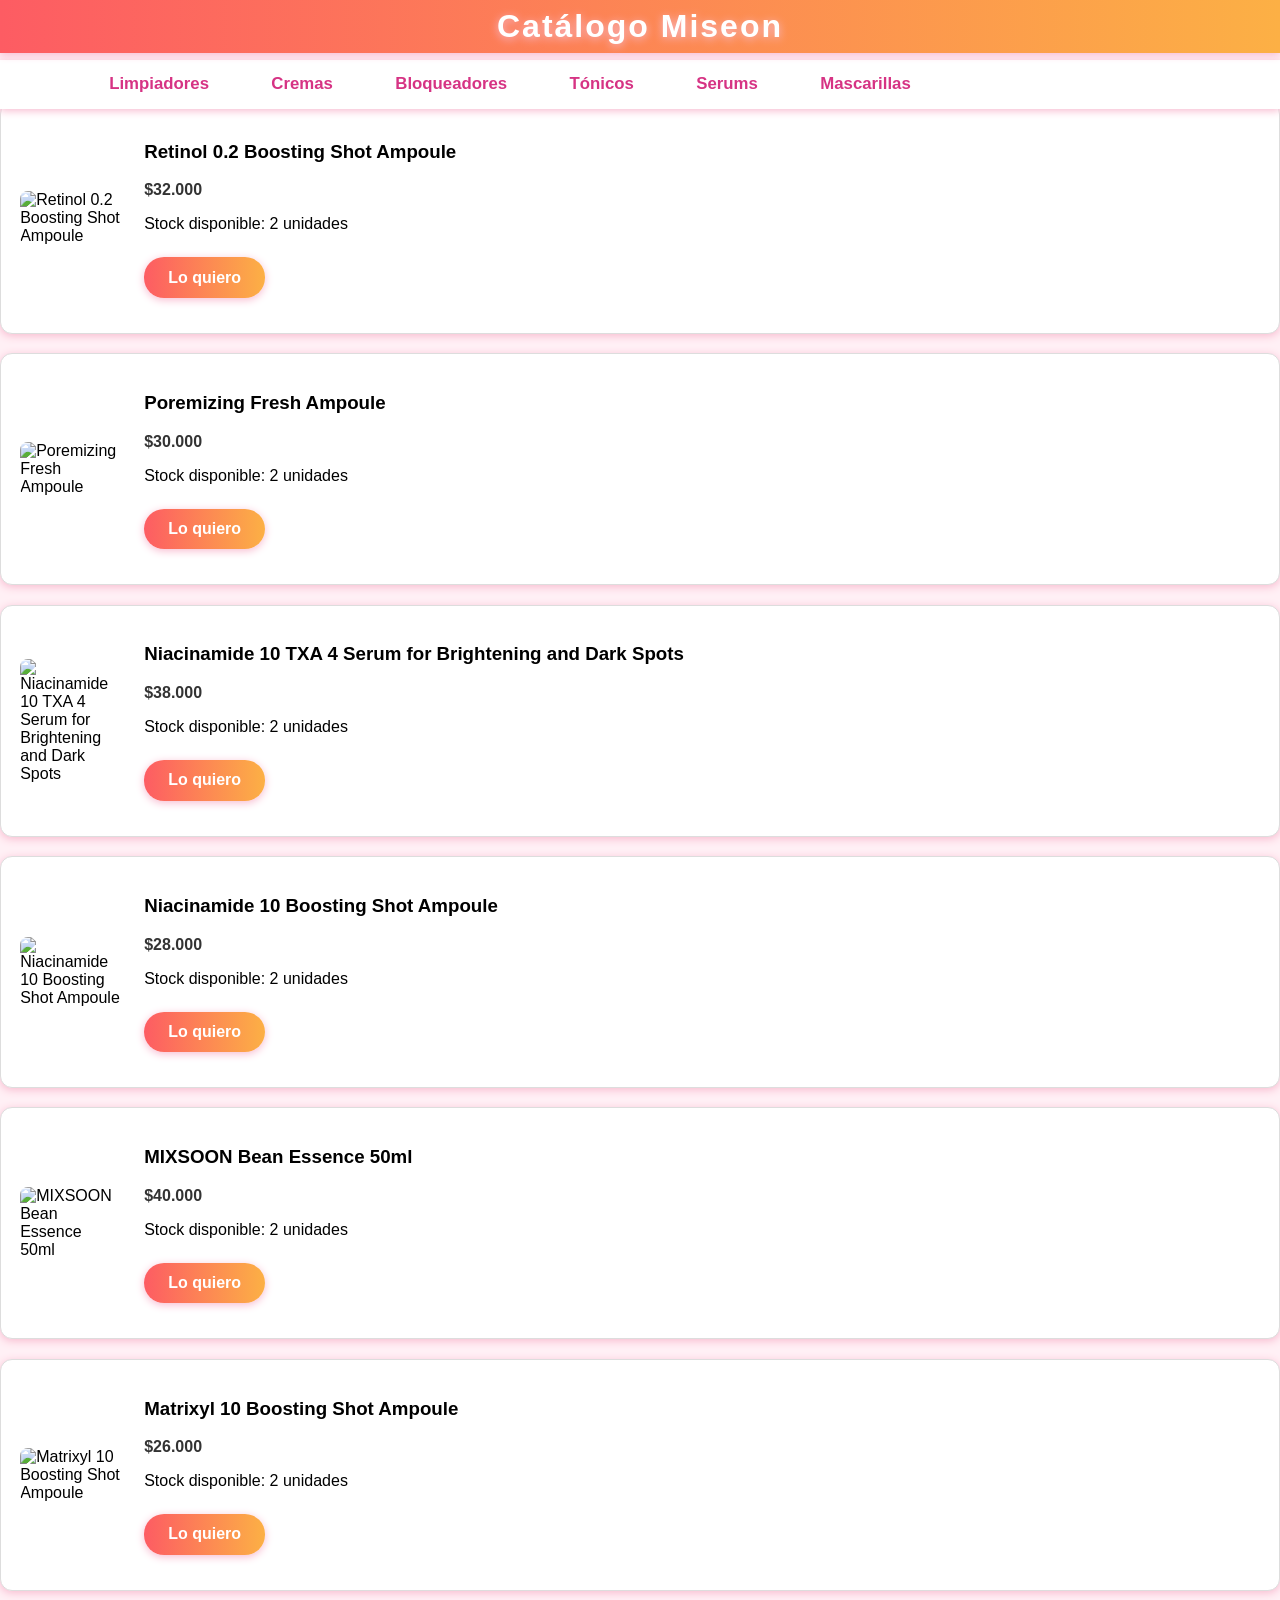
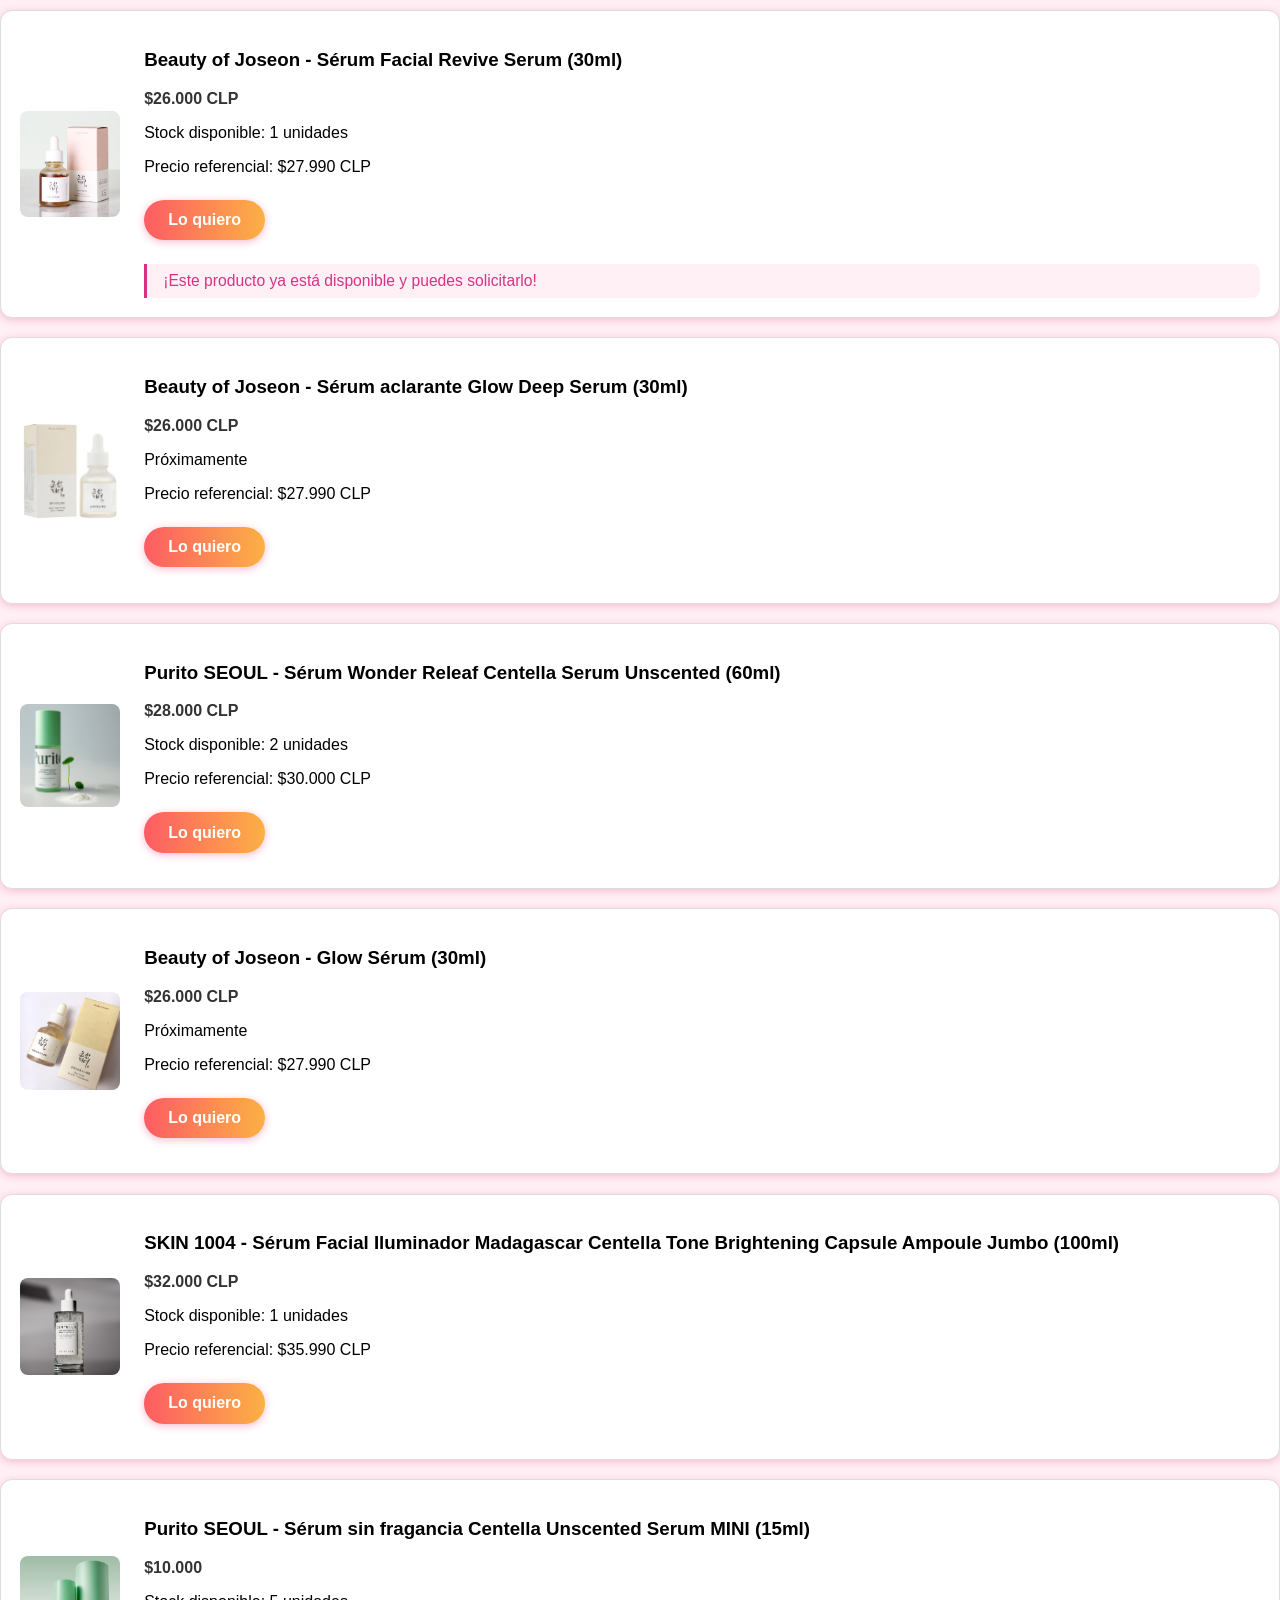
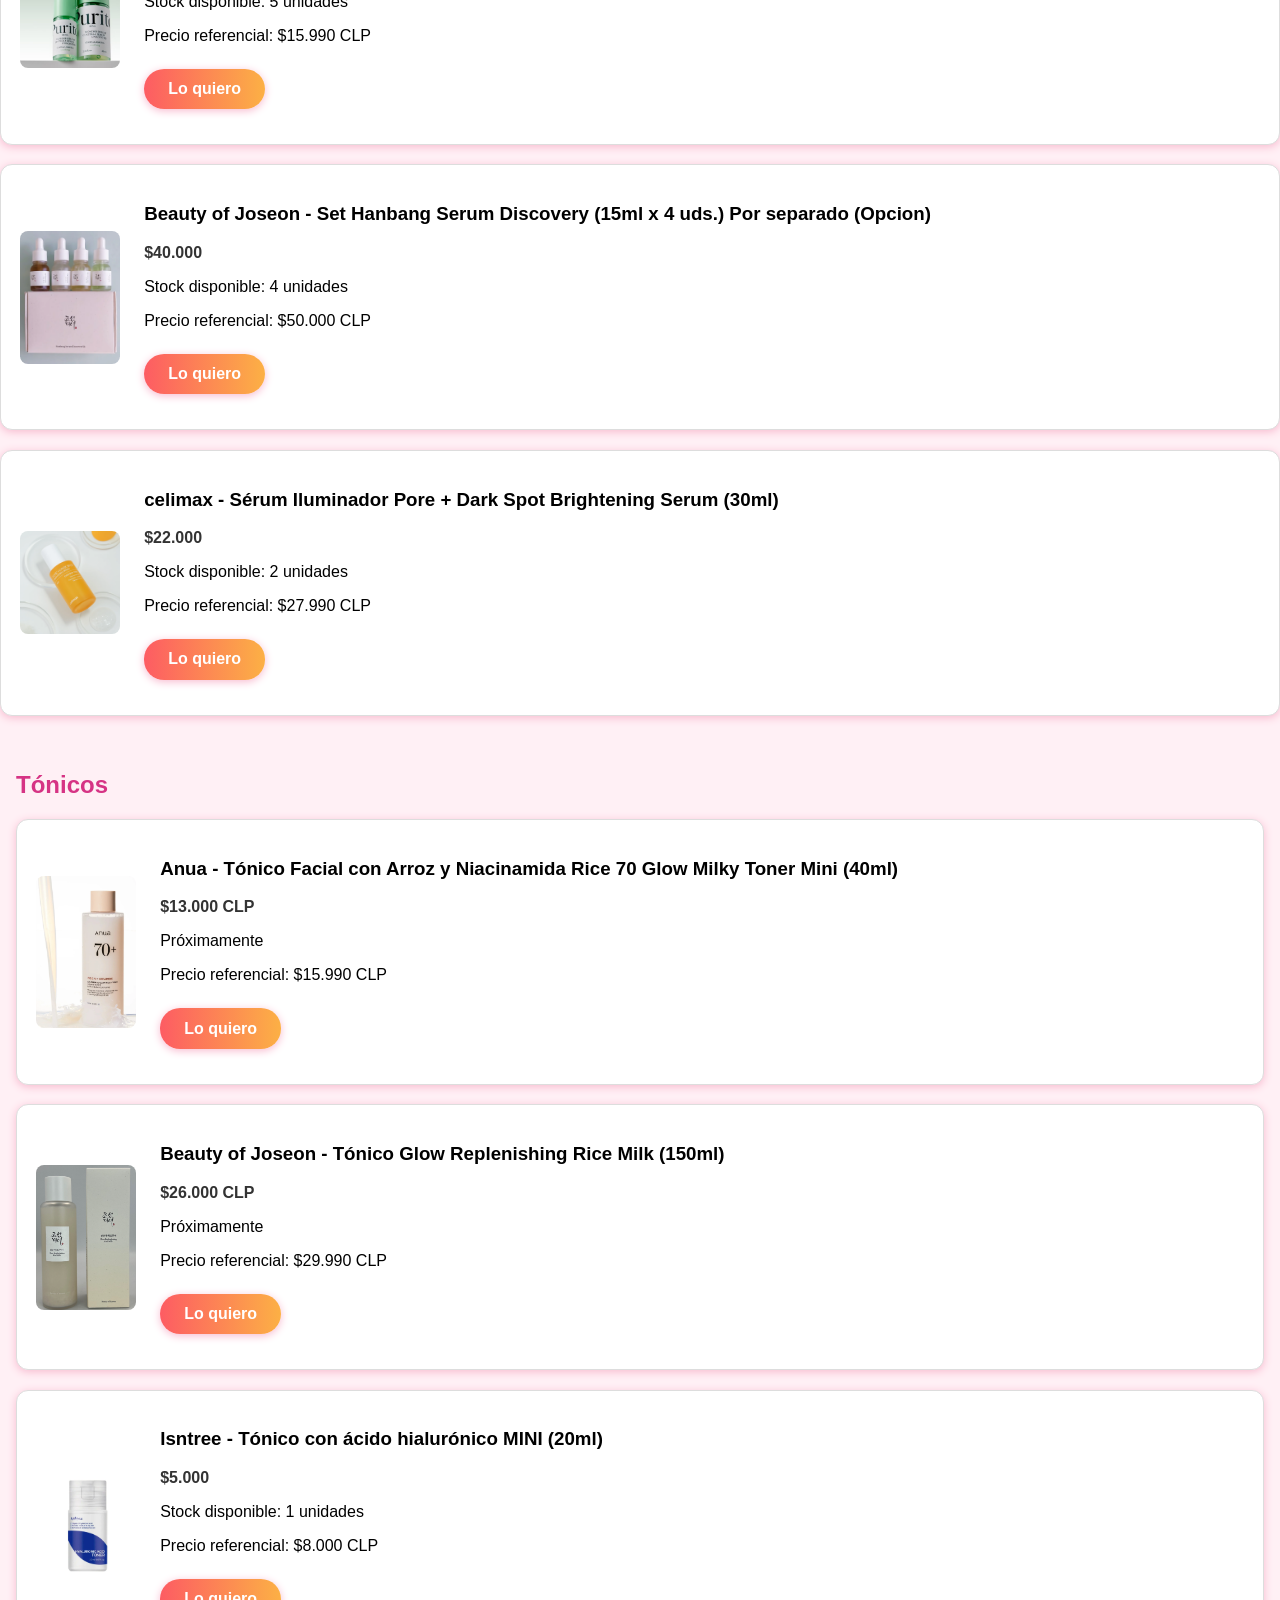
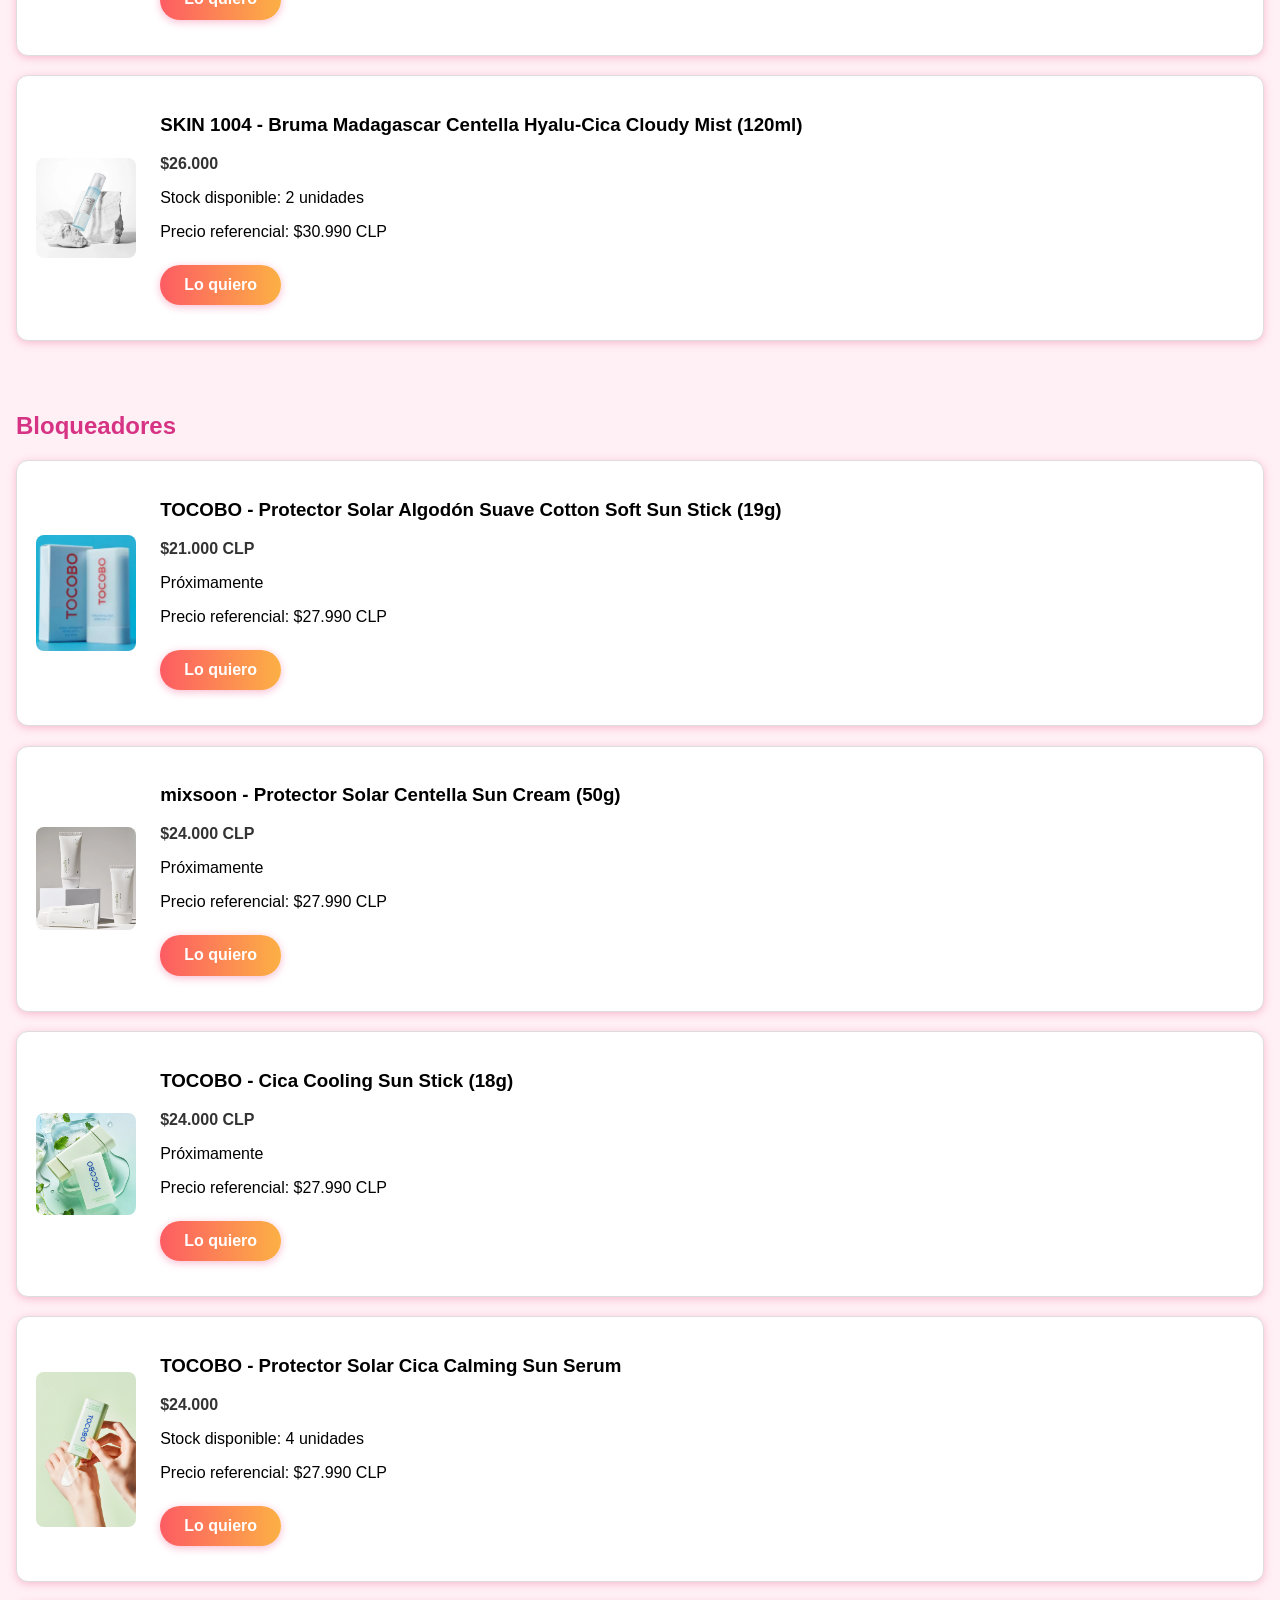
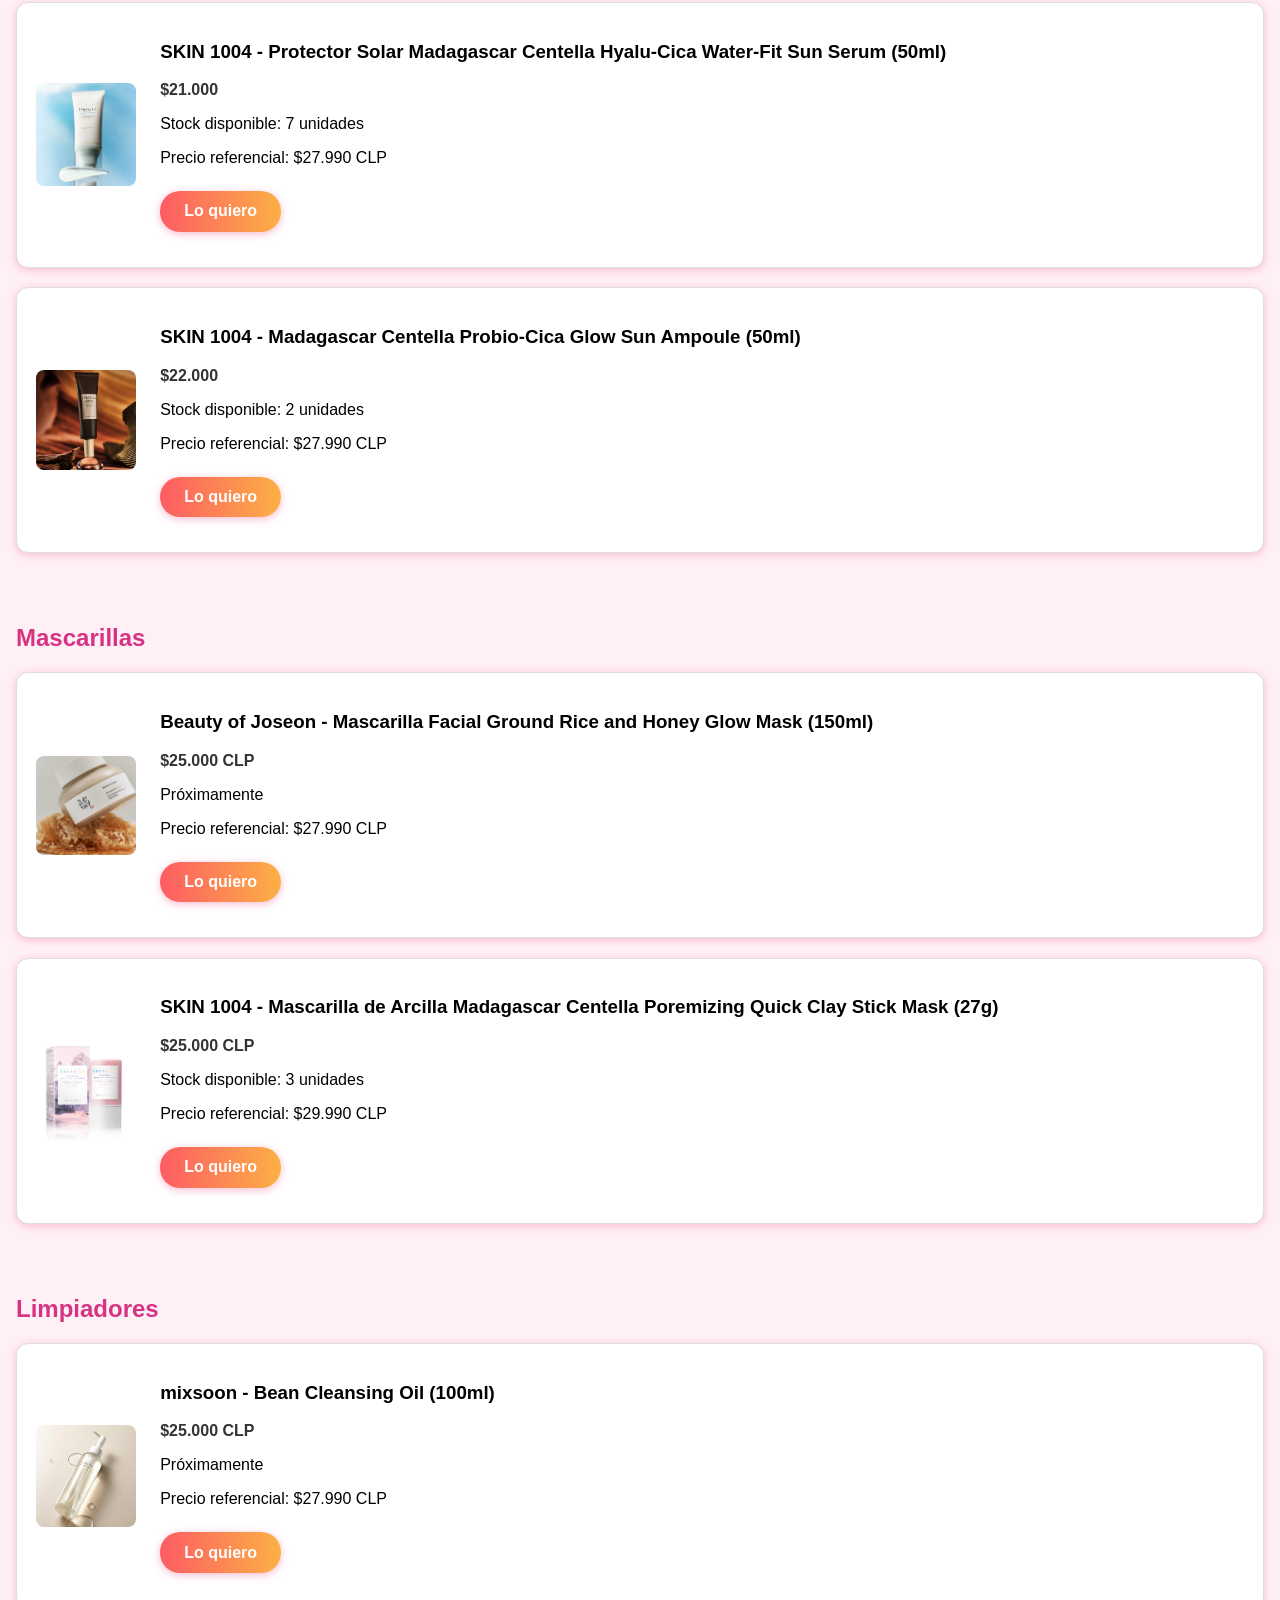
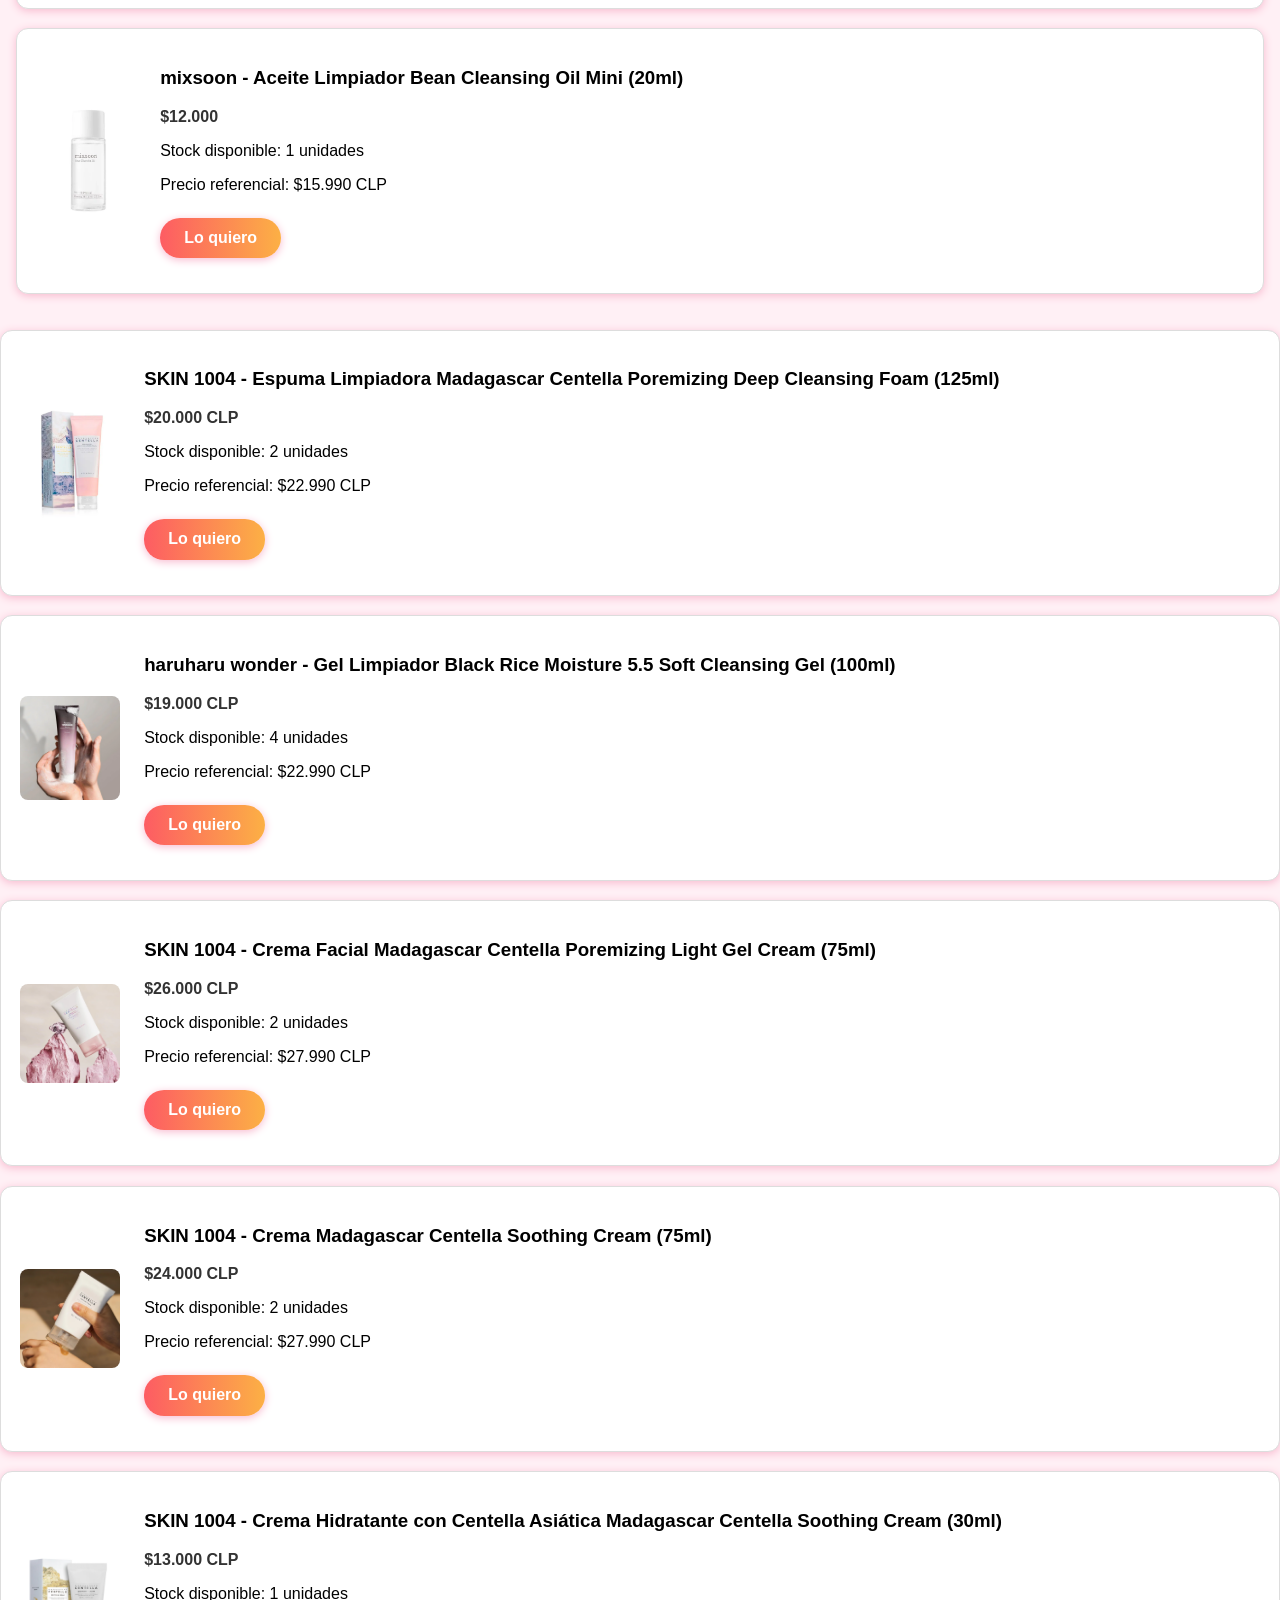
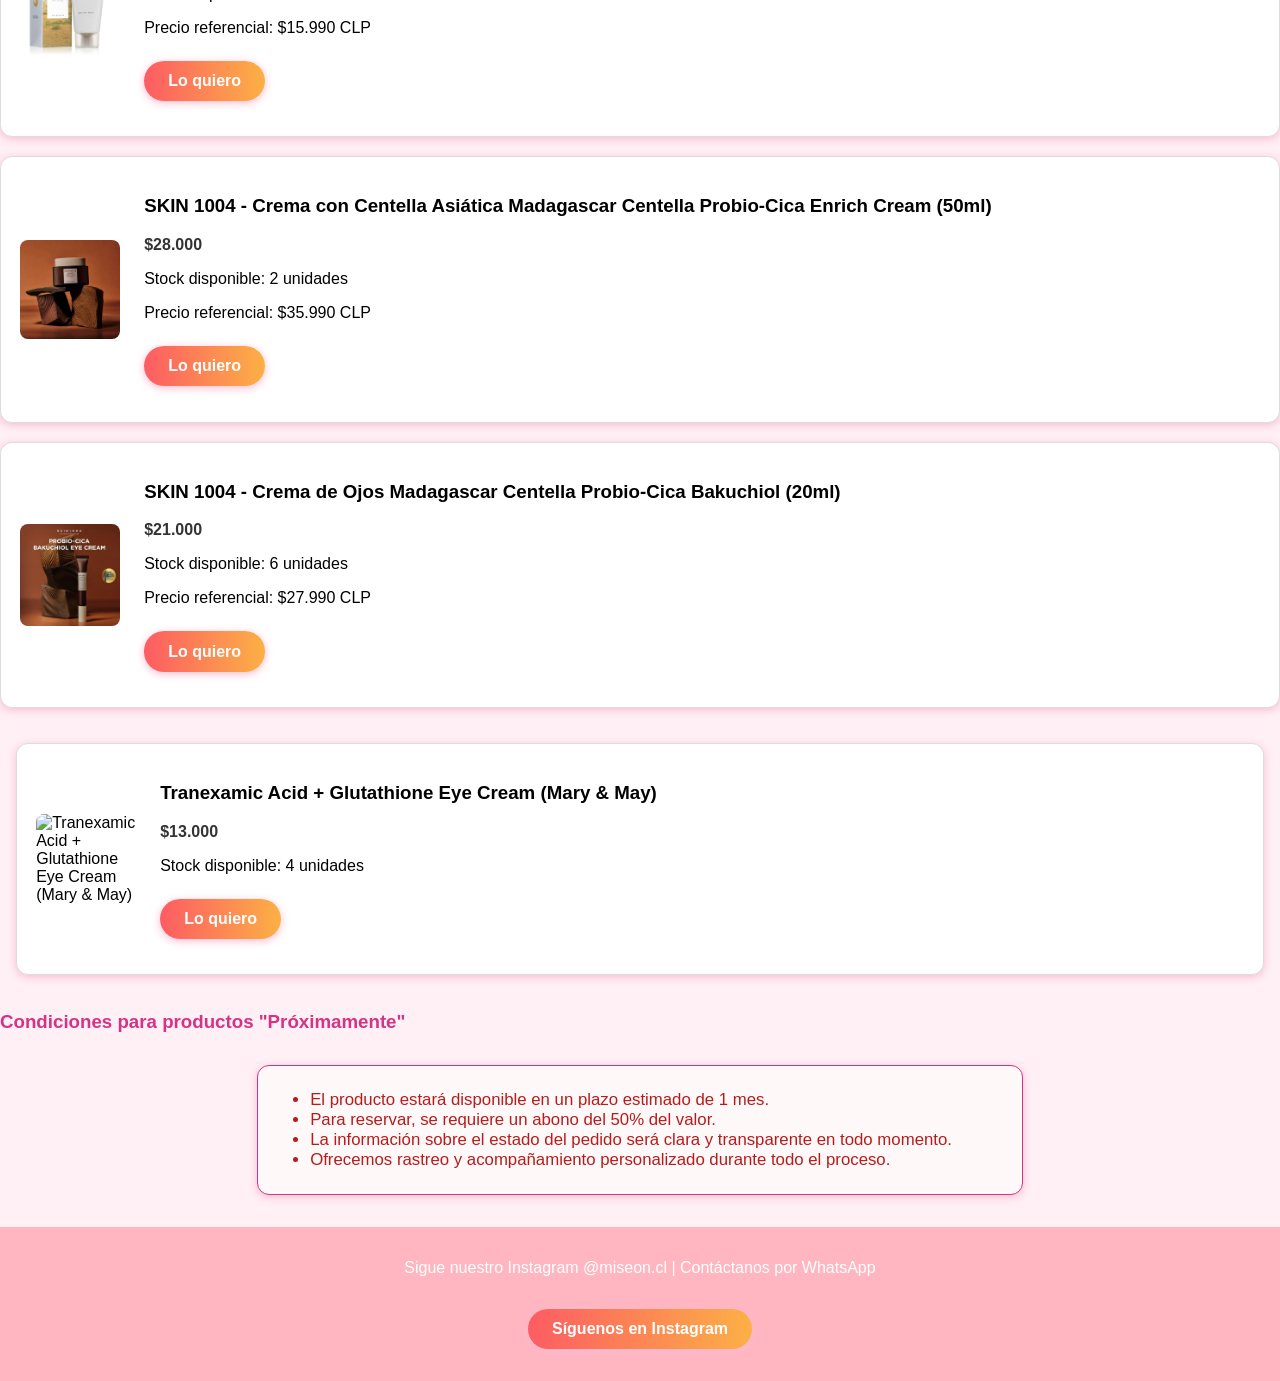
==== commit 48aedc4f: "Update index.html" ====
--- a/index.html
+++ b/index.html
@@ -1,737 +1,690 @@
 <!DOCTYPE html>
 <html lang="es">
 <head>
-    <meta charset="UTF-8">
-    <meta name="viewport" content="width=device-width, initial-scale=1.0">
-    <title>Kosmeticos – Cosmética Coreana en CHILE</title>
-    <link rel="stylesheet" href="style.css">
+  <meta charset="UTF-8">
+  <meta name="viewport" content="width=device-width, initial-scale=1.0">
+  <title>Catálogo Miseon</title>
+  <style>
+    body {
+      font-family: 'Segoe UI', Arial, sans-serif;
+      background-color: #fff0f5;
+      margin: 0;
+      padding: 0;
+      min-height: 100vh;
+    }
+    header {
+      background: linear-gradient(90deg, #fd5c63 0%, #fcb045 100%);
+      padding: 0.5rem 0 0.5rem 0;
+      display: flex;
+      align-items: center;
+      justify-content: center;
+      box-shadow: 0 2px 8px #f8bbd0;
+      position: sticky;
+      top: 0;
+      z-index: 10;
+    }
+    .logo-title {
+      display: flex;
+      align-items: center;
+      gap: 1rem;
+    }
+    .logo-title img {
+      height: 40px;
+      border-radius: 8px;
+      box-shadow: 0 2px 8px #f8bbd0;
+    }
+    header h1 {
+      margin: 0;
+      color: #fff;
+      font-size: 2rem;
+      letter-spacing: 2px;
+      font-weight: 700;
+      text-shadow: 0 2px 8px #f8bbd0;
+    }
+    nav {
+      background: #fff;
+      box-shadow: 0 2px 8px #f8bbd0;
+      padding: 0.2rem 0;
+      display: flex;
+      justify-content: center;
+      position: sticky;
+      top: 60px;
+      z-index: 9;
+    }
+    .nav-container {
+      width: 100%;
+      max-width: 1100px;
+      margin: 0 auto;
+      display: flex;
+      align-items: center;
+      justify-content: space-between;
+      position: relative;
+    }
+    .nav-links {
+      list-style: none;
+      margin: 0;
+      padding: 0;
+      display: flex;
+      gap: 1.5rem;
+      transition: max-height 0.3s;
+    }
+    nav a {
+      display: block;
+      padding: 0.7rem 1.2rem;
+      border-radius: 20px;
+      text-decoration: none;
+      color: #d63384;
+      font-weight: bold;
+      font-size: 1.05rem;
+      transition: background 0.2s, color 0.2s;
+    }
+    nav a:hover, nav a.active {
+      background: linear-gradient(90deg, #fd5c63 0%, #fcb045 100%);
+      color: #fff;
+      box-shadow: 0 2px 8px #f8bbd0;
+    }
+    .nav-toggle {
+      display: none;
+      flex-direction: column;
+      justify-content: center;
+      align-items: center;
+      width: 40px;
+      height: 40px;
+      background: none;
+      border: none;
+      cursor: pointer;
+      z-index: 20;
+    }
+    .nav-toggle span {
+      display: block;
+      width: 28px;
+      height: 4px;
+      margin: 4px 0;
+      background: #d63384;
+      border-radius: 2px;
+      transition: 0.3s;
+    }
+    @media (max-width: 800px) {
+      .nav-container {
+        flex-direction: row;
+        padding: 0 1rem;
+      }
+      .nav-links {
+        flex-direction: column;
+        gap: 0;
+        background: #fff;
+        position: absolute;
+        top: 100%;
+        left: 0;
+        width: 100%;
+        max-height: 0;
+        overflow: hidden;
+        box-shadow: 0 2px 8px #f8bbd0;
+      }
+      .nav-links.open {
+        max-height: 400px;
+        border-radius: 0 0 12px 12px;
+        padding-bottom: 0.5rem;
+      }
+      .nav-links li {
+        border-bottom: 1px solid #f8bbd0;
+      }
+      .nav-toggle {
+        display: flex;
+      }
+    }
+    .section {
+      padding: 1rem;
+    }
+    .section h2 {
+      color: #d63384;
+    }
+    .product {
+      background-color: #fff;
+      border: 1px solid #ddd;
+      border-radius: 12px;
+      box-shadow: 0 2px 8px #f8bbd0;
+      padding: 1.2rem;
+      margin-bottom: 1.2rem;
+      display: flex;
+      gap: 1.5rem;
+      align-items: center;
+      transition: box-shadow 0.2s;
+    }
+    .product:hover {
+      box-shadow: 0 4px 16px #f06292;
+    }
+    .product-info {
+      flex: 1;
+    }
+    .product-desc {
+      color: #d63384;
+      font-size: 0.98rem;
+      margin-top: 0.5rem;
+      background: #fff0f5;
+      border-left: 3px solid #d63384;
+      padding: 0.5rem 1rem;
+      border-radius: 0 8px 8px 0;
+    }
+    .proximamente {
+      opacity: 0.7;
+      background: #ffe4e1;
+      border: 1.5px dashed #d63384;
+      box-shadow: none;
+    }
+    .proximamente .product-desc {
+      color: #b71c1c;
+      background: #fff8f8;
+      border-left: 3px solid #b71c1c;
+    }
+    .proximamente h3 {
+      color: #b71c1c;
+    }
+    .proximamente .price {
+      color: #b71c1c;
+    }
+    .proximamente .stock {
+      color: #b71c1c;
+    }
+    .proximamente .ref-price {
+      color: #b71c1c;
+    }
+    .btn-instagram {
+      background: linear-gradient(90deg, #fd5c63 0%, #fcb045 100%);
+      color: #fff;
+      border: none;
+      border-radius: 20px;
+      padding: 0.7rem 1.5rem;
+      font-size: 1rem;
+      font-weight: bold;
+      margin: 1rem 0;
+      cursor: pointer;
+      box-shadow: 0 2px 8px #f8bbd0;
+      transition: background 0.2s;
+    }
+    .btn-instagram:hover {
+      background: linear-gradient(90deg, #fcb045 0%, #fd5c63 100%);
+    }
+    .condiciones {
+      background: #fff8f8;
+      border: 1.5px solid #d63384;
+      border-radius: 12px;
+      margin: 2rem auto 1rem auto;
+      max-width: 700px;
+      padding: 1.5rem 2rem;
+      color: #b71c1c;
+      font-size: 1.05rem;
+      box-shadow: 0 2px 8px #f8bbd0;
+    }
+    .product img {
+      max-width: 100px;
+      border-radius: 8px;
+      display: block;
+    }
+    .price {
+      color: #333;
+      font-weight: bold;
+    }
+    footer {
+      background-color: #ffb6c1;
+      color: white;
+      text-align: center;
+      padding: 1rem;
+      margin-top: 2rem;
+    }
+  </style>
 </head>
 <body>
-    <!-- Header superior -->
-    <div class="top-banner">
-        <p></p>
-    </div>
-
-    <!-- Navegación principal -->
-    <header class="main-header">
-        <div class="container">
-            <div class="header-content">
-                <div class="logo">
-                    <img src="Img/skincare/Imagen Portada Pagina.jpg" alt="Miseon.cl" class="logo-img">
-                </div>
-
-                <nav class="main-nav">
-                    <a href="#" class="nav-link">Home</a>
-                    <a href="#" class="nav-link">Nuevo</a>
-                    <a href="#" class="nav-link dropdown">Skincare</a>
-                    <a href="#" class="nav-link dropdown">Exclusivo</a>
-                    <a href="#" class="nav-link">Marcas</a>
-                </nav>
-
-                <div class="header-actions">
-                    <button class="search-btn">
-                        <svg width="20" height="20" viewBox="0 0 24 24" fill="none" stroke="currentColor" stroke-width="2">
-                            <circle cx="11" cy="11" r="8"></circle>
-                            <path d="m21 21-4.35-4.35"></path>
-                        </svg>
-                    </button>
-                    <button class="user-btn">
-                        <svg width="20" height="20" viewBox="0 0 24 24" fill="none" stroke="currentColor" stroke-width="2">
-                            <path d="M20 21v-2a4 4 0 0 0-4-4H8a4 4 0 0 0-4 4v2"></path>
-                            <circle cx="12" cy="7" r="4"></circle>
-                        </svg>
-                    </button>
-                    <button class="cart-btn">
-                        <svg width="20" height="20" viewBox="0 0 24 24" fill="none" stroke="currentColor" stroke-width="2">
-                            <path d="M9 22C9.55228 22 10 21.5523 10 21C10 20.4477 9.55228 20 9 20C8.44772 20 8 20.4477 8 21C8 21.5523 8.44772 22 9 22Z"></path>
-                            <path d="M20 22C20.5523 22 21 21.5523 21 21C21 20.4477 20.5523 20 20 20C19.4477 20 19 20.4477 19 21C19 21.5523 19.4477 22 20 22Z"></path>
-                            <path d="M1 1H5L7.68 14.39C7.77144 14.8504 8.02191 15.264 8.38755 15.5583C8.75318 15.8526 9.2107 16.009 9.68 16H19.4C19.8693 16.009 20.3268 15.8526 20.6925 15.5583C21.0581 15.264 21.3086 14.8504 21.4 14.39L23 6H6"></path>
-                        </svg>
-                    </button>
-                </div>
+  <header>
+    <div class="logo-title">
+      <!-- Si tienes un logo, reemplaza el src por la ruta de tu logo -->
+      <!-- <img src="Img/skincare/Logotipo.png" alt="Logo Miseon"> -->
+      <h1>Catálogo Miseon</h1>
+    </div>
+  </header>
+  <nav>
+    <div class="nav-container">
+      <button class="nav-toggle" aria-label="Abrir menú" onclick="document.querySelector('.nav-links').classList.toggle('open')">
+        <span></span>
+        <span></span>
+        <span></span>
+      </button>
+      <ul class="nav-links">
+        <li><a href="#limpiadores">Limpiadores</a></li>
+        <li><a href="#cremas">Cremas</a></li>
+        <li><a href="#bloqueadores">Bloqueadores</a></li>
+        <li><a href="#tonicos">Tónicos</a></li>
+        <li><a href="#serums">Serums</a></li>
+        <li><a href="#mascarillas">Mascarillas</a></li>
+      </ul>
+    </div>
+  </nav>
+
+
+    <div class="product">
+      <img src="Img/skincare/Retinol 0.2 Boosting Shot Ampoule.png" alt="Retinol 0.2 Boosting Shot Ampoule">
+      <div class="product-info">
+        <h3>Retinol 0.2 Boosting Shot Ampoule</h3>
+        <p class="price">$32.000</p>
+        <p class="stock">Stock disponible: 2 unidades</p>
+        <a href="https://forms.gle/VGkPQLn8aZsT66J46?usp=pp_url&entry.123456789=Retinol%200.2%20Boosting%20Shot%20Ampoule" target="_blank"><button class="btn-instagram" style="margin-top:0.5rem;">Lo quiero</button></a>
+      </div>
+    </div>
+    <div class="product">
+      <img src="Img/skincare/Poremizing Fresh Ampoule.png" alt="Poremizing Fresh Ampoule">
+      <div class="product-info">
+        <h3>Poremizing Fresh Ampoule</h3>
+        <p class="price">$30.000</p>
+        <p class="stock">Stock disponible: 2 unidades</p>
+        <a href="https://forms.gle/VGkPQLn8aZsT66J46?usp=pp_url&entry.123456789=Poremizing%20Fresh%20Ampoule" target="_blank"><button class="btn-instagram" style="margin-top:0.5rem;">Lo quiero</button></a>
+      </div>
+    </div>
+    <div class="product">
+      <img src="Img/skincare/Niacinamide 10 TXA 4 Serum for Brightening and Dark Spots.png" alt="Niacinamide 10 TXA 4 Serum for Brightening and Dark Spots">
+      <div class="product-info">
+        <h3>Niacinamide 10 TXA 4 Serum for Brightening and Dark Spots</h3>
+        <p class="price">$38.000</p>
+        <p class="stock">Stock disponible: 2 unidades</p>
+        <a href="https://forms.gle/VGkPQLn8aZsT66J46?usp=pp_url&entry.123456789=Niacinamide%2010%20TXA%204%20Serum%20for%20Brightening%20and%20Dark%20Spots" target="_blank"><button class="btn-instagram" style="margin-top:0.5rem;">Lo quiero</button></a>
+      </div>
+    </div>
+    <div class="product">
+      <img src="Img/skincare/Niacinamide 10 Boosting Shot Ampoule.png" alt="Niacinamide 10 Boosting Shot Ampoule">
+      <div class="product-info">
+        <h3>Niacinamide 10 Boosting Shot Ampoule</h3>
+        <p class="price">$28.000</p>
+        <p class="stock">Stock disponible: 2 unidades</p>
+        <a href="https://forms.gle/VGkPQLn8aZsT66J46?usp=pp_url&entry.123456789=Niacinamide%2010%20Boosting%20Shot%20Ampoule" target="_blank"><button class="btn-instagram" style="margin-top:0.5rem;">Lo quiero</button></a>
+      </div>
+    </div>
+    <div class="product">
+      <img src="Img/skincare/MIXSOON Bean Essence 50ml.png" alt="MIXSOON Bean Essence 50ml">
+      <div class="product-info">
+        <h3>MIXSOON Bean Essence 50ml</h3>
+        <p class="price">$40.000</p>
+        <p class="stock">Stock disponible: 2 unidades</p>
+        <a href="https://forms.gle/VGkPQLn8aZsT66J46?usp=pp_url&entry.123456789=MIXSOON%20Bean%20Essence%2050ml" target="_blank"><button class="btn-instagram" style="margin-top:0.5rem;">Lo quiero</button></a>
+      </div>
+    </div>
+    <div class="product">
+      <img src="Img/skincare/Matrixyl 10 Boosting Shot Ampoule.png" alt="Matrixyl 10 Boosting Shot Ampoule">
+      <div class="product-info">
+        <h3>Matrixyl 10 Boosting Shot Ampoule</h3>
+        <p class="price">$26.000</p>
+        <p class="stock">Stock disponible: 2 unidades</p>
+        <a href="https://forms.gle/VGkPQLn8aZsT66J46?usp=pp_url&entry.123456789=Matrixyl%2010%20Boosting%20Shot%20Ampoule" target="_blank"><button class="btn-instagram" style="margin-top:0.5rem;">Lo quiero</button></a>
+      </div>
+    </div>
+          <div class="product">
+            <img src="Img/skincare/Beauty of Joseon - Sérum Facial Revive Serum (30ml).png" alt="Beauty of Joseon Revive Serum">
+            <div class="product-info">
+              <h3>Beauty of Joseon - Sérum Facial Revive Serum (30ml)</h3>
+              <p class="price">$26.000 CLP</p>
+              <p class="stock">Stock disponible: 1 unidades</p>
+              <p class="ref-price">Precio referencial: $27.990 CLP</p>
+              <a href="https://forms.gle/VGkPQLn8aZsT66J46?usp=pp_url&entry.123456789=Beauty%20of%20Joseon%20-%20Sérum%20Facial%20Revive%20Serum%20(30ml)" target="_blank"><button class="btn-instagram" style="margin-top:0.5rem;">Lo quiero</button></a>
+              <div class="product-desc">
+                ¡Este producto ya está disponible y puedes solicitarlo!
+              </div>
             </div>
-        </div>
-
-        <div class="k-beauty-banner">
-            <span>K-Beauty </span>
-        </div>
-    </header>
-
-    <!-- Hero Banner -->
-    <section class="hero-banner">
-        <div class="container">
-            <div class="hero-content">
-                <div class="hero-text">
-                    <h1> Productos coreanos seleccionados con amor </h1>
-
-                    <p class="hero-subtitle">todos los productos</p>
-                </div>
-                <div class="hero-image">
-                    <img src="Img/skincare/Imagen Promocional.jpg" alt="Lip Festival Products">
-                </div>
-
-            </div>
-        </div>
-        <div class="hero-indicators">
-            <span class="indicator active"></span>
-            <span class="indicator"></span>
-            <span class="indicator"></span>
-            <span class="indicator"></span>
-        </div>
-    </section>
-
-    <!-- Super Seller Section -->
-    <section class="super-seller">
-        <div class="container">
-            <div class="section-header">
-                <h2>Super Precios</h2>
-                <button class="view-all-btn">Ver Aquí</button>
-            </div>
-
-            <div class="products-grid">
-                <div class="product-card">
-                    <img src="Img/skincare/TOCOBO Calamine Pore Control Cleansing Oil.png" alt="Peripera Tinta Ink Velvet">
-                    <div class="product-info">
-                        <p class="product-brand">TOCOBO</p>
-                        <h3 class="product-name">TOCOBO Calamine Pore Control Cleansing Oil»</h3>
-                        <div class="product-rating">
-                            <span class="stars">★★★★★</span>
-                        </div>
-                        <div class="product-price">
-                            <span class="original-price">$35.000</span>
-                            <span class="current-price">$25.000</span>
-                        </div>
-                    </div>
-                </div>
-
-                <div class="product-card">
-                    <img src="Img/skincare/Beauty of Joseon - Mascarilla Facial Ground Rice and Honey Glow Mask (150ml).png" alt="Romnd Tinta Juicy Lasting Tint">
-                    <div class="product-info">
-                        <p class="product-brand">Beauty of Joseon</p>
-                        <h3 class="product-name">Beauty of Joseon - Mascarilla Facial Ground Rice and Honey Glow Mask (150ml)»</h3>
-                        <div class="product-rating">
-                            <span class="stars">★★★★★</span>
-                        </div>
-                        <div class="product-price">
-                            <span class="original-price">$26.000</span>
-                            <span class="current-price">$20.000</span>
-                        </div>
-                    </div>
-                </div>
-
-                <div class="product-card">
-                    <img src="Img/skincare/SKIN 1004 - Mascarilla de Arcilla Madagascar Centella Poremizing Quick Clay Stick Mask (27g).png" alt="SNP Mascarilla Peptaronic Ampoule Mask">
-                    <div class="product-info">
-                        <p class="product-brand">SKIN1004</p>
-                        <h3 class="product-name">SKIN 1004 - Mascarilla de Arcilla Madagascar Centella Poremizing Quick Clay Stick Mask (27g)»</h3>
-                        <div class="product-rating">
-                            <span class="stars">★★★★★</span>
-                        </div>
-                        <div class="product-price">
-                            <span class="current-price">$22.000</span>
-                        </div>
-                    </div>
-                </div>
-
-                <div class="product-card">
-                    <img src="Img/skincare/Isntree - Tónico con ácido hialurónico MINI (20ml).png" alt="Peripera Tinta Ink Airy Velvet">
-                    <div class="product-info">
-                        <p class="product-brand">Isntree</p>
-                        <h3 class="product-name">Isntree - Tónico con ácido hialurónico MINI (20ml)»</h3>
-                        <div class="product-rating">
-                            <span class="stars">★★★★★</span>
-                        </div>
-                        <div class="product-price">
-                            <span class="original-price">$12.000</span>
-                            <span class="current-price">$5.000</span>
-                        </div>
-                    </div>
-                </div>
-
-                <div class="product-card sold-out">
-                    <div class="sold-out-badge">Stock 5</div>
-                    <img src="Img/skincare/Purito SEOUL - Sérum sin fragancia Centella Unscented Serum MINI (15ml).png" alt="SNP Mascarilla Cicaronic Daily Mask">
-                    <div class="product-info">
-                        <p class="product-brand">Purito SEOUL</p>
-                        <h3 class="product-name">Purito SEOUL - Sérum sin fragancia Centella Unscented Serum MINI (15ml)»</h3>
-                        <div class="product-rating">
-                            <span class="stars">★★★★★</span>
-                        </div>
-                        <div class="product-price">
-                            <span class="current-price">$10.000</span>
-                        </div>
-                    </div>
-                </div>
-
-                <div class="product-card">
-                    <img src="Img/skincare/mixsoon - Aceite Limpiador Bean Cleansing Oil Mini (20ml).png" alt="SNP Mascarilla Vitaronic Ampoule Mask">
-                    <div class="product-info">
-                        <p class="product-brand">mixsoon</p>
-                        <h3 class="product-name">mixsoon - Aceite Limpiador Bean Cleansing Oil Mini (20ml)»</h3>
-                        <div class="product-rating">
-                            <span class="stars">★★★★★</span>
-                        </div>
-                        <div class="product-price">
-                            <span class="current-price">$12.000</span>
-                        </div>
-                    </div>
-                </div>
-                <div class="product-card">
-                    <img src="Img/skincare/mixsoon - Centella Cleansing Foam.png" alt="SNP Mascarilla Vitaronic Ampoule Mask">
-                    <div class="product-info">
-                        <p class="product-brand">mixsoon</p>
-                        <h3 class="product-name">mixsoon - Centella Cleansing Foam (150ml)»</h3>
-                        <div class="product-rating">
-                            <span class="stars">★★★★★</span>
-                        </div>
-                        <div class="product-price">
-                            <span class="current-price">$20.000</span>
-                        </div>
-                    </div>
-                </div>
-                <div class="product-card">
-                    <img src="Img/skincare/SKIN 1004 - Crema con Centella Asiática Madagascar Centella Probio-Cica Enrich Cream (50ml).png" alt="SNP Mascarilla Vitaronic Ampoule Mask">
-                    <div class="product-info">
-                        <p class="product-brand">SKIN 1004</p>
-                        <h3 class="product-name">skincare/SKIN 1004 - Crema con Centella Asiática Madagascar Centella Probio-Cica Enrich Cream (50ml)</h3>
-                        <div class="product-rating">
-                            <span class="stars">★★★★★</span>
-                        </div>
-                        <div class="product-price">
-                            <span class="current-price">$28.000</span>
-                        </div>
-                    </div>
-                </div>
-                <div class="product-card">
-                    <img src="Img/skincare/Beauty of Joseon - Tónico Glow Replenishing Rice Milk (150ml).png" alt="SNP Mascarilla Vitaronic Ampoule Mask">
-                    <div class="product-info">
-                        <p class="product-brand">Beauty of Joseon</p>
-                        <h3 class="product-name">Beauty of Joseon - Tónico Glow Replenishing Rice Milk (150ml)</h3>
-                        <div class="product-rating">
-                            <span class="stars">★★★★★</span>
-                        </div>
-                        <div class="product-price">
-                            <span class="current-price">$26.000</span>
-                        </div>
-                    </div>
-                </div>
-                <div class="product-card">
-                    <img src="Img/skincare/SKIN 1004 - Bruma Madagascar Centella Hyalu-Cica Cloudy Mist (120ml).png" alt="SNP Mascarilla Vitaronic Ampoule Mask">
-                    <div class="product-info">
-                        <p class="product-brand">SKIN 1004</p>
-                        <h3 class="product-name">SKIN 1004 - Bruma Madagascar Centella Hyalu-Cica Cloudy Mist (120ml)</h3>
-                        <div class="product-rating">
-                            <span class="stars">★★★★★</span>
-                        </div>
-                        <div class="product-price">
-                            <span class="current-price">$28.000</span>
-                        </div>
-                    </div>
-                </div>
-                <div class="product-card">
-                    <img src="Img/skincare/TOCOBO - Cica Cooling Sun Stick (18g).png" alt="SNP Mascarilla Vitaronic Ampoule Mask">
-                    <div class="product-info">
-                        <p class="product-brand">TOCOBO</p>
-                        <h3 class="product-name">TOCOBO - Cica Cooling Sun Stick (18g)</h3>
-                        <div class="product-rating">
-                            <span class="stars">★★★★★</span>
-                        </div>
-                        <div class="product-price">
-                            <span class="current-price">$20.000</span>
-                        </div>
-                    </div>
-                </div>
-                <div class="product-card">
-                    <img src="Img/skincare/TOCOBO - Protector Solar Algodón Suave Cotton Soft Sun Stick (19g).png" alt="SNP Mascarilla Vitaronic Ampoule Mask">
-                    <div class="product-info">
-                        <p class="product-brand">TOCOBO</p>
-                        <h3 class="product-name">TOCOBO - Protector Solar Algodón Suave Cotton Soft Sun Stick (19g)</h3>
-                        <div class="product-rating">
-                            <span class="stars">★★★★★</span>
-                        </div>
-                        <div class="product-price">
-                            <span class="current-price">$20.000</span>
-                        </div>
-                    </div>
-                </div>
-                <div class="product-card">
-                    <img src="Img/skincare/TOCOBO - Protector Solar Cica Calming Sun Serum.png" alt="SNP Mascarilla Vitaronic Ampoule Mask">
-                    <div class="product-info">
-                        <p class="product-brand">TOCOBO</p>
-                        <h3 class="product-name">TOCOBO - Protector Solar Cica Calming Sun Serum</h3>
-                        <div class="product-rating">
-                            <span class="stars">★★★★★</span>
-                        </div>
-                        <div class="product-price">
-                            <span class="current-price">$20.000</span>
-                        </div>
-                    </div>
-                </div>
-                <div class="product-card">
-                    <img src="Img/skincare/SKIN 1004 - Protector Solar Madagascar Centella Hyalu-Cica Water-Fit Sun Serum (50ml).png" alt="SNP Mascarilla Vitaronic Ampoule Mask">
-                    <div class="product-info">
-                        <p class="product-brand">SKIN 1004</p>
-                        <h3 class="product-name">SKIN 1004 - Protector Solar Madagascar Centella Hyalu-Cica Water-Fit Sun Serum (50ml)</h3>
-                        <div class="product-rating">
-                            <span class="stars">★★★★★</span>
-                        </div>
-                        <div class="product-price">
-                            <span class="current-price">$21.000</span>
-                        </div>
-                    </div>
-                </div>
-                <div class="product-card">
-                    <img src="Img/skincare/SKIN 1004 - Madagascar Centella Probio-Cica Glow Sun Ampoule (50ml).png" alt="SNP Mascarilla Vitaronic Ampoule Mask">
-                    <div class="product-info">
-                        <p class="product-brand">SKIN 1004</p>
-                        <h3 class="product-name">SKIN 1004 - Madagascar Centella Probio-Cica Glow Sun Ampoule (50ml)</h3>
-                        <div class="product-rating">
-                            <span class="stars">★★★★★</span>
-                        </div>
-                        <div class="product-price">
-                            <span class="current-price">$20.000</span>
-                        </div>
-                    </div>
-                </div>
-                <div class="product-card">
-                    <img src="Img/skincare/SKIN 1004 - Crema Madagascar Centella Soothing Cream (75ml).png" alt="SNP Mascarilla Vitaronic Ampoule Mask">
-                    <div class="product-info">
-                        <p class="product-brand">SKIN 1004</p>
-                        <h3 class="product-name">SKIN 1004 - Crema Madagascar Centella Soothing Cream (75ml)</h3>
-                        <div class="product-rating">
-                            <span class="stars">★★★★★</span>
-                        </div>
-                        <div class="product-price">
-                            <span class="current-price">$21.000</span>
-                        </div>
-                    </div>
-                </div>
-                <div class="product-card">
-                    <img src="Img/skincare/SKIN 1004 - Crema Facial Madagascar Centella Poremizing Light Gel Cream (75ml).png" alt="SNP Mascarilla Vitaronic Ampoule Mask">
-                    <div class="product-info">
-                        <p class="product-brand">SKIN 1004</p>
-                        <h3 class="product-name">SKIN 1004 - Crema Facial Madagascar Centella Poremizing Light Gel Cream (75ml)</h3>
-                        <div class="product-rating">
-                            <span class="stars">★★★★★</span>
-                        </div>
-                        <div class="product-price">
-                            <span class="current-price">$21.000</span>
-                        </div>
-                    </div>
-                </div>
-                <div class="product-card">
-                    <img src="Img/skincare/SKIN 1004 - Crema Hidratante con Centella Asiática Madagascar Centella Soothing Cream (30ml).png" alt="SNP Mascarilla Vitaronic Ampoule Mask">
-                    <div class="product-info">
-                        <p class="product-brand">SKIN 1004</p>
-                        <h3 class="product-name">SKIN 1004 - Crema Hidratante con Centella Asiática Madagascar Centella Soothing Cream (30ml)</h3>
-                        <div class="product-rating">
-                            <span class="stars">★★★★★</span>
-                        </div>
-                        <div class="product-price">
-                            <span class="current-price">$13.000</span>
-                        </div>
-                    </div>
-                </div>
-                <div class="product-card">
-                    <img src="Img/skincare/SKIN 1004 - Crema Facial Madagascar Centella Probio-Cica Enrich Cream Mini (15ml).png" alt="SNP Mascarilla Vitaronic Ampoule Mask">
-                    <div class="product-info">
-                        <p class="product-brand">SKIN 1004</p>
-                        <h3 class="product-name">SKIN 1004 - Crema Facial Madagascar Centella Probio-Cica Enrich Cream Mini (15ml)</h3>
-                        <div class="product-rating">
-                            <span class="stars">★★★★★</span>
-                        </div>
-                        <div class="product-price">
-                            <span class="current-price">$8.000</span>
-                        </div>
-                    </div>
-                </div>
-                <div class="product-card">
-                    <img src="Img/skincare/SKIN 1004 - Crema de Ojos Madagascar Centella Probio-Cica Bakuchiol (20ml).png" alt="SNP Mascarilla Vitaronic Ampoule Mask">
-                    <div class="product-info">
-                        <p class="product-brand">SKIN 1004</p>
-                        <h3 class="product-name">SKIN 1004 - Crema de Ojos Madagascar Centella Probio-Cica Bakuchiol (20ml)</h3>
-                        <div class="product-rating">
-                            <span class="stars">★★★★★</span>
-                        </div>
-                        <div class="product-price">
-                            <span class="current-price">$21.000</span>
-                        </div>
-                    </div>
-                </div>
-                <div class="product-card">
-                    <img src="Img/skincare/MACQUEEN - Bálsamo facial Collagen Vita Wrinkle Multi Balm (10g).png" alt="SNP Mascarilla Vitaronic Ampoule Mask">
-                    <div class="product-info">
-                        <p class="product-brand">MACQUEEN</p>
-                        <h3 class="product-name">MACQUEEN - Bálsamo facial Collagen Vita Wrinkle Multi Balm (10g)</h3>
-                        <div class="product-rating">
-                            <span class="stars">★★★★★</span>
-                        </div>
-                        <div class="product-price">
-                            <span class="current-price">$15.000</span>
-                        </div>
-                    </div>
-                </div>
-                <div class="product-card">
-                    <img src="Img/skincare/mixsoon - Protector Solar Centella Sun Cream (50g).png" alt="SNP Mascarilla Vitaronic Ampoule Mask">
-                    <div class="product-info">
-                        <p class="product-brand">mixsoon</p>
-                        <h3 class="product-name">mixsoon - Protector Solar Centella Sun Cream (50g)</h3>
-                        <div class="product-rating">
-                            <span class="stars">★★★★★</span>
-                        </div>
-                        <div class="product-price">
-                            <span class="current-price">$20.000</span>
-                        </div>
-                    </div>
-                </div>
-                <div class="product-card">
-                    <img src="Img/skincare/SKIN 1004 - Sérum Facial Iluminador Madagascar Centella Tone Brightening Capsule Ampoule Jumbo (100ml).png" alt="SNP Mascarilla Vitaronic Ampoule Mask">
-                    <div class="product-info">
-                        <p class="product-brand">SKIN 1004</p>
-                        <h3 class="product-name">SKIN 1004 - Sérum Facial Iluminador Madagascar Centella Tone Brightening Capsule Ampoule Jumbo (100ml)</h3>
-                        <div class="product-rating">
-                            <span class="stars">★★★★★</span>
-                        </div>
-                        <div class="product-price">
-                            <span class="current-price">$32.000</span>
-                        </div>
-                    </div>
-                </div>
-                <div class="product-card">
-                    <img src="Img/skincare/celimax - Ampolla Facial Noni Ampoule Calming + Radiance 2024 Version (30ml).png" alt="SNP Mascarilla Vitaronic Ampoule Mask">
-                    <div class="product-info">
-                        <p class="product-brand">celimax</p>
-                        <h3 class="product-name">celimax - Ampolla Facial Noni Ampoule Calming + Radiance 2024 Version (30ml)</h3>
-                        <div class="product-rating">
-                            <span class="stars">★★★★★</span>
-                        </div>
-                        <div class="product-price">
-                            <span class="current-price">$24.000</span>
-                        </div>
-                    </div>
-                </div>
-                <div class="product-card">
-                    <img src="Img/skincare/Beauty of Joseon - Set Hanbang Serum Discovery (10ml x 4 uds.).png" alt="SNP Mascarilla Vitaronic Ampoule Mask">
-                    <div class="product-info">
-                        <p class="product-brand">Beauty of Joseon</p>
-                        <h3 class="product-name">Beauty of Joseon - Set Hanbang Serum Discovery (10ml x 4 uds.)</h3>
-                        <div class="product-rating">
-                            <span class="stars">★★★★★</span>
-                        </div>
-                        <div class="product-price">
-                            <span class="current-price">$40.000</span>
-                        </div>
-                    </div>
-                </div>
-                <div class="product-card">
-                    <img src="Img/skincare/celimax - Sérum Iluminador Pore + Dark Spot Brightening Serum (30ml).png" alt="SNP Mascarilla Vitaronic Ampoule Mask">
-                    <div class="product-info">
-                        <p class="product-brand">celimax</p>
-                        <h3 class="product-name">celimax - Sérum Iluminador Pore + Dark Spot Brightening Serum (30ml)</h3>
-                        <div class="product-rating">
-                            <span class="stars">★★★★★</span>
-                        </div>
-                        <div class="product-price">
-                            <span class="current-price">$22.000</span>
-                        </div>
-                    </div>
-                </div>
-                <div class="product-card">
-                    <img src="Img/skincare/Anua - Tónico Facial con Arroz y Niacinamida Rice 70 Glow Milky Toner Mini (40ml).png" alt="SNP Mascarilla Vitaronic Ampoule Mask">
-                    <div class="product-info">
-                        <p class="product-brand">Anua</p>
-                        <h3 class="product-name">Anua - Tónico Facial con Arroz y Niacinamida Rice 70 Glow Milky Toner Mini (40ml)</h3>
-                        <div class="product-rating">
-                            <span class="stars">★★★★★</span>
-                        </div>
-                        <div class="product-price">
-                            <span class="current-price">$12.000</span>
-                        </div>
-                    </div>
-                </div>
-                <div class="product-card">
-                    <img src="Img/skincare/Purito SEOUL - Sérum Wonder Releaf Centella Serum Unscented (60ml).png" alt="SNP Mascarilla Vitaronic Ampoule Mask">
-                    <div class="product-info">
-                        <p class="product-brand">Purito SEOUL</p>
-                        <h3 class="product-name">Purito SEOUL - Sérum Wonder Releaf Centella Serum Unscented (60ml)</h3>
-                        <div class="product-rating">
-                            <span class="stars">★★★★★</span>
-                        </div>
-                        <div class="product-price">
-                            <span class="current-price">$28.000</span>
-                        </div>
-                    </div>
-                </div>
-                <div class="product-card">
-                    <img src="Img/skincare/Madagascar Centella Silky-Fit Sun Stick (SKIN1004) - 20gr.png" alt="SNP Mascarilla Vitaronic Ampoule Mask">
-                    <div class="product-info">
-                        <p class="product-brand">SKIN1004</p>
-                        <h3 class="product-name">skincare/Madagascar Centella Silky-Fit Sun Stick (SKIN1004) - 20gr</h3>
-                        <div class="product-rating">
-                            <span class="stars">★★★★★</span>
-                        </div>
-                        <div class="product-price">
-                            <span class="current-price">$21.000</span>
-                        </div>
-                    </div>
+          </div>
+    <div class="product">
+      <img src="Img/skincare/Beauty of Joseon - Sérum aclarante Glow Deep Serum (30ml).png" alt="Glow Deep Serum">
+      <div class="product-info">
+        <h3>Beauty of Joseon - Sérum aclarante Glow Deep Serum (30ml)</h3>
+        <p class="price">$26.000 CLP</p>
+        <p class="stock">Próximamente</p>
+        <p class="ref-price">Precio referencial: $27.990 CLP</p>
+        <a href="https://forms.gle/VGkPQLn8aZsT66J46?usp=pp_url&entry.123456789=Beauty%20of%20Joseon%20-%20Sérum%20aclarante%20Glow%20Deep%20Serum%20(30ml)" target="_blank"><button class="btn-instagram" style="margin-top:0.5rem;">Lo quiero</button></a>
+
+      </div>
+    </div>
+    <div class="product">
+      <img src="Img/skincare/Purito SEOUL - Sérum Wonder Releaf Centella Serum Unscented (60ml).png" alt="Purito Wonder Releaf Centella">
+      <div>
+        <h3>Purito SEOUL - Sérum Wonder Releaf Centella Serum Unscented (60ml)</h3>
+        <p class="price">$28.000 CLP</p>
+        <p class="stock">Stock disponible: 2 unidades</p>
+        <p class="ref-price">Precio referencial: $30.000 CLP</p>
+        <a href="https://forms.gle/VGkPQLn8aZsT66J46?usp=pp_url&entry.123456789=Purito%20SEOUL%20-%20Sérum%20Wonder%20Releaf%20Centella%20Serum%20Unscented%20(60ml)" target="_blank"><button class="btn-instagram" style="margin-top:0.5rem;">Lo quiero</button></a>
+
+      </div>
+    </div>
+    <div class="product">
+      <img src="Img/skincare/Beauty of Joseon - Glow Sérum (30ml).png" alt="Glow Serum">
+      <div class="product-info">
+        <h3>Beauty of Joseon - Glow Sérum (30ml)</h3>
+        <p class="price">$26.000 CLP</p>
+        <p class="stock">Próximamente</p>
+        <p class="ref-price">Precio referencial: $27.990 CLP</p>
+        <a href="https://forms.gle/VGkPQLn8aZsT66J46?usp=pp_url&entry.123456789=Beauty%20of%20Joseon%20-%20Glow%20Sérum%20(30ml)" target="_blank"><button class="btn-instagram" style="margin-top:0.5rem;">Lo quiero</button></a>
+
+      </div>
+    </div>
+    <div class="product">
+      <img src="Img/skincare/SKIN 1004 - Sérum Facial Iluminador Madagascar Centella Tone Brightening Capsule Ampoule Jumbo (100ml).png" alt="Tone Brightening Capsule">
+      <div>
+        <h3>SKIN 1004 - Sérum Facial Iluminador Madagascar Centella Tone Brightening Capsule Ampoule Jumbo (100ml)</h3>
+        <p class="price">$32.000 CLP</p>
+        <p class="stock">Stock disponible: 1 unidades</p>
+        <p class="ref-price">Precio referencial: $35.990 CLP</p>
+        <a href="https://forms.gle/VGkPQLn8aZsT66J46?usp=pp_url&entry.123456789=SKIN%201004%20-%20Sérum%20Facial%20Iluminador%20Madagascar%20Centella%20Tone%20Brightening%20Capsule%20Ampoule%20Jumbo%20(100ml)" target="_blank"><button class="btn-instagram" style="margin-top:0.5rem;">Lo quiero</button></a>
+
+
+      </div>
+    </div>
+    <div class="product">
+      <img src="Img/skincare/Purito SEOUL - Sérum sin fragancia Centella Unscented Serum MINI (15ml).png" alt="Purito SEOUL - Sérum sin fragancia Centella Unscented Serum MINI (15ml)">
+      <div>
+        <h3>Purito SEOUL - Sérum sin fragancia Centella Unscented Serum MINI (15ml)</h3>
+        <p class="price">$10.000</p>
+        <p class="stock">Stock disponible: 5 unidades</p>
+        <p class="ref-price">Precio referencial: $15.990 CLP</p>
+        <a href="https://forms.gle/VGkPQLn8aZsT66J46?usp=pp_url&entry.123456789=Purito%20SEOUL%20-%20Sérum%20sin%20fragancia%20Centella%20Unscented%20Serum%20MINI%20(15ml)" target="_blank"><button class="btn-instagram" style="margin-top:0.5rem;">Lo quiero</button></a>
+
+      </div>
+    </div>
+    <div class="product">
+      <img src="Img/skincare/Beauty of Joseon - Set Hanbang Serum Discovery (10ml x 4 uds.).png" alt="Beauty of Joseon - Set Hanbang Serum Discovery (10ml x 4 uds.)">
+      <div>
+        <h3>Beauty of Joseon - Set Hanbang Serum Discovery (15ml x 4 uds.) Por separado (Opcion) </h3>
+        <p class="price">$40.000</p>
+        <p class="stock">Stock disponible: 4 unidades</p>
+        <p class="ref-price">Precio referencial: $50.000 CLP</p>
+        <a href="https://forms.gle/VGkPQLn8aZsT66J46?usp=pp_url&entry.123456789=Beauty%20of%20Joseon%20-%20Set%20Hanbang%20Serum%20Discovery%20(15ml%20x%204%20uds.)%20Por%20separado%20(Opcion)" target="_blank"><button class="btn-instagram" style="margin-top:0.5rem;">Lo quiero</button></a>
+
+      </div>
+    </div>
+  </div>
+</div>
+    <div class="product">
+       <img src="Img/skincare/celimax - Sérum Iluminador Pore + Dark Spot Brightening Serum (30ml).png" alt="celimax - Sérum Iluminador Pore + Dark Spot Brightening Serum (30ml)">
+       <div>
+         <h3>celimax - Sérum Iluminador Pore + Dark Spot Brightening Serum (30ml)</h3>
+         <p class="price">$22.000</p>
+         <p class="stock">Stock disponible: 2 unidades</p>
+         <p class="ref-price">Precio referencial: $27.990 CLP</p>
+         <a href="https://forms.gle/VGkPQLn8aZsT66J46?usp=pp_url&entry.123456789=celimax%20-%20Sérum%20Iluminador%20Pore%20+%20Dark%20Spot%20Brightening%20Serum%20(30ml)" target="_blank"><button class="btn-instagram" style="margin-top:0.5rem;">Lo quiero</button></a>
+
+    </div>
+  </div>
+<div>
+  
+
+  <div class="section" id="tonicos">
+    <h2>Tónicos</h2>
+    <div class="product">
+      <img src="Img/skincare/Anua - Tónico Facial con Arroz y Niacinamida Rice 70 Glow Milky Toner Mini (40ml).png" alt="Anua Toner">
+      <div class="product-info">
+        <h3>Anua - Tónico Facial con Arroz y Niacinamida Rice 70 Glow Milky Toner Mini (40ml)</h3>
+        <p class="price">$13.000 CLP</p>
+        <p class="stock">Próximamente</p>
+        <p class="ref-price">Precio referencial: $15.990 CLP</p>
+        <a href="https://forms.gle/VGkPQLn8aZsT66J46?usp=pp_url&entry.123456789=Anua%20-%20Tónico%20Facial%20con%20Arroz%20y%20Niacinamida%20Rice%2070%20Glow%20Milky%20Toner%20Mini%20(40ml)" target="_blank"><button class="btn-instagram" style="margin-top:0.5rem;">Lo quiero</button></a>
+
+      </div>
+    </div>
+    <div class="product">
+      <img src="Img/skincare/Beauty of Joseon - Tónico Glow Replenishing Rice Milk (150ml).png" alt="Tónico Rice Milk">
+      <div class="product-info">
+        <h3>Beauty of Joseon - Tónico Glow Replenishing Rice Milk (150ml)</h3>
+        <p class="price">$26.000 CLP</p>
+        <p class="stock">Próximamente</p>
+        <p class="ref-price">Precio referencial: $29.990 CLP</p>
+        <a href="https://forms.gle/VGkPQLn8aZsT66J46?usp=pp_url&entry.123456789=Beauty%20of%20Joseon%20-%20Tónico%20Glow%20Replenishing%20Rice%20Milk%20(150ml)" target="_blank"><button class="btn-instagram" style="margin-top:0.5rem;">Lo quiero</button></a>
+
+      </div>
+    </div>
+    <div class="product">
+      <img src="Img/skincare/Isntree - Tónico con ácido hialurónico MINI (20ml).png" alt="Isntree - Tónico con ácido hialurónico MINI (20ml)">
+      <div>
+        <h3>Isntree - Tónico con ácido hialurónico MINI (20ml)</h3>
+        <p class="price">$5.000</p>
+        <p class="stock">Stock disponible: 1 unidades</p>
+        <p class="ref-price">Precio referencial: $8.000 CLP</p>
+        <a href="https://forms.gle/VGkPQLn8aZsT66J46?usp=pp_url&entry.123456789=Isntree%20-%20Tónico%20con%20ácido%20hialurónico%20MINI%20(20ml)" target="_blank"><button class="btn-instagram" style="margin-top:0.5rem;">Lo quiero</button></a>
+
+      </div>
+    </div>
+    <div class="product">
+      <img src="Img/skincare/SKIN 1004 - Bruma Madagascar Centella Hyalu-Cica Cloudy Mist (120ml).png" alt="SKIN 1004 - Bruma Madagascar Centella Hyalu-Cica Cloudy Mist (120ml)">
+      <div>
+        <h3>SKIN 1004 - Bruma Madagascar Centella Hyalu-Cica Cloudy Mist (120ml)</h3>
+        <p class="price">$26.000</p>
+        <p class="stock">Stock disponible: 2 unidades</p>
+        <p class="ref-price">Precio referencial: $30.990 CLP</p>
+        <a href="https://forms.gle/VGkPQLn8aZsT66J46?usp=pp_url&entry.123456789=SKIN%201004%20-%20Bruma%20Madagascar%20Centella%20Hyalu-Cica%20Cloudy%20Mist%20(120ml)" target="_blank"><button class="btn-instagram" style="margin-top:0.5rem;">Lo quiero</button></a>
+
+      </div>
+    </div>
+  </div>
+
+  <div class="section" id="bloqueadores">
+    <h2>Bloqueadores</h2>
+    <div class="product">
+      <img src="Img/skincare/TOCOBO - Protector Solar Algodón Suave Cotton Soft Sun Stick (19g).png" alt="TOCOBO Cotton Soft Sun Stick">
+      <div class="product-info">
+        <h3>TOCOBO - Protector Solar Algodón Suave Cotton Soft Sun Stick (19g)</h3>
+        <p class="price">$21.000 CLP</p>
+        <p class="stock">Próximamente</p>
+        <p class="ref-price">Precio referencial: $27.990 CLP</p>
+        <a href="https://forms.gle/VGkPQLn8aZsT66J46?usp=pp_url&entry.123456789=TOCOBO%20-%20Protector%20Solar%20Algodón%20Suave%20Cotton%20Soft%20Sun%20Stick%20(19g)" target="_blank"><button class="btn-instagram" style="margin-top:0.5rem;">Lo quiero</button></a>
+
+      </div>
+    </div>
+    <div class="product">
+      <img src="Img/skincare/mixsoon - Protector Solar Centella Sun Cream (50g).png" alt="Mixsoon Sun Cream">
+      <div class="product-info">
+        <h3>mixsoon - Protector Solar Centella Sun Cream (50g)</h3>
+        <p class="price">$24.000 CLP</p>
+        <p class="stock">Próximamente</p>
+        <p class="ref-price">Precio referencial: $27.990 CLP</p>
+        <a href="https://forms.gle/VGkPQLn8aZsT66J46?usp=pp_url&entry.123456789=mixsoon%20-%20Protector%20Solar%20Centella%20Sun%20Cream%20(50g)" target="_blank"><button class="btn-instagram" style="margin-top:0.5rem;">Lo quiero</button></a>
+
+      </div>
+    </div>
+    <div class="product">
+      <img src="Img/skincare/TOCOBO - Cica Cooling Sun Stick (18g).png" alt="Tocobo Cica Cooling">
+      <div class="product-info">
+        <h3>TOCOBO - Cica Cooling Sun Stick (18g)</h3>
+        <p class="price">$24.000 CLP</p>
+        <p class="stock">Próximamente</p>
+        <p class="ref-price">Precio referencial: $27.990 CLP</p>
+        <a href="https://forms.gle/VGkPQLn8aZsT66J46?usp=pp_url&entry.123456789=TOCOBO%20-%20Cica%20Cooling%20Sun%20Stick%20(18g)" target="_blank"><button class="btn-instagram" style="margin-top:0.5rem;">Lo quiero</button></a>
+
+      </div>
+    </div>
+    <div class="product">
+  <img src="Img/skincare/TOCOBO - Protector Solar Cica Calming Sun Serum.png" alt="TOCOBO - Protector Solar Cica Calming Sun Serum">
+  <div>
+    <h3>TOCOBO - Protector Solar Cica Calming Sun Serum</h3>
+    <p class="price">$24.000</p>
+    <p class="stock">Stock disponible: 4 unidades</p>
+    <p class="ref-price">Precio referencial: $27.990 CLP</p>
+    <a href="https://forms.gle/VGkPQLn8aZsT66J46?usp=pp_url&entry.123456789=TOCOBO%20-%20Protector%20Solar%20Cica%20Calming%20Sun%20Serum" target="_blank"><button class="btn-instagram" style="margin-top:0.5rem;">Lo quiero</button></a>
+  </div>
+</div>
+<div class="product">
+  <img src="Img/skincare/SKIN 1004 - Protector Solar Madagascar Centella Hyalu-Cica Water-Fit Sun Serum (50ml).png" alt="SKIN 1004 - Protector Solar Madagascar Centella Hyalu-Cica Water-Fit Sun Serum (50ml)">
+  <div>
+    <h3>SKIN 1004 - Protector Solar Madagascar Centella Hyalu-Cica Water-Fit Sun Serum (50ml)</h3>
+    <p class="price">$21.000</p>
+    <p class="stock">Stock disponible: 7 unidades</p>
+    <p class="ref-price">Precio referencial: $27.990 CLP</p>
+    <a href="https://forms.gle/VGkPQLn8aZsT66J46?usp=pp_url&entry.123456789=SKIN%201004%20-%20Protector%20Solar%20Madagascar%20Centella%20Hyalu-Cica%20Water-Fit%20Sun%20Serum%20(50ml)" target="_blank"><button class="btn-instagram" style="margin-top:0.5rem;">Lo quiero</button></a>
+  </div>
+</div>
+
+    <div class="product">
+      <img src="Img/skincare/SKIN 1004 - Madagascar Centella Probio-Cica Glow Sun Ampoule (50ml).png" alt="SKIN 1004 - Madagascar Centella Probio-Cica Glow Sun Ampoule (50ml)">
+      <div>
+        <h3>SKIN 1004 - Madagascar Centella Probio-Cica Glow Sun Ampoule (50ml)</h3>
+        <p class="price">$22.000</p>
+        <p class="stock">Stock disponible: 2 unidades</p>
+        <p class="ref-price">Precio referencial: $27.990 CLP</p>
+        <a href="https://forms.gle/VGkPQLn8aZsT66J46?usp=pp_url&entry.123456789=SKIN%201004%20-%20Madagascar%20Centella%20Probio-Cica%20Glow%20Sun%20Ampoule%20(50ml)" target="_blank"><button class="btn-instagram" style="margin-top:0.5rem;">Lo quiero</button></a>
+      </div>
+    </div>
+  </div>
+
+  <div class="section" id="mascarillas">
+    <h2>Mascarillas</h2>
+    <div class="product">
+      <img src="Img/skincare/Beauty of Joseon - Mascarilla Facial Ground Rice and Honey Glow Mask (150ml).png" alt="Mascarilla Rice and Honey">
+      <div class="product-info">
+        <h3>Beauty of Joseon - Mascarilla Facial Ground Rice and Honey Glow Mask (150ml)</h3>
+        <p class="price">$25.000 CLP</p>
+        <p class="stock">Próximamente</p>
+        <p class="ref-price">Precio referencial: $27.990 CLP</p>
+        <a href="https://forms.gle/VGkPQLn8aZsT66J46?usp=pp_url&entry.123456789=Beauty%20of%20Joseon%20-%20Mascarilla%20Facial%20Ground%20Rice%20and%20Honey%20Glow%20Mask%20(150ml)" target="_blank"><button class="btn-instagram" style="margin-top:0.5rem;">Lo quiero</button></a>
+
+      </div>
+    </div>
+    <div class="product">
+      <img src="Img/skincare/SKIN 1004 - Mascarilla de Arcilla Madagascar Centella Poremizing Quick Clay Stick Mask (27g).png" alt="SKIN 1004 - Mascarilla de Arcilla Madagascar Centella Poremizing Quick Clay Stick Mask (27g)">
+      <div>
+        <h3>SKIN 1004 - Mascarilla de Arcilla Madagascar Centella Poremizing Quick Clay Stick Mask (27g)</h3>
+        <p class="price">$25.000 CLP</p>
+        <p class="stock">Stock disponible: 3 unidades</p>
+        <p class="ref-price">Precio referencial: $29.990 CLP</p>
+        <a href="https://forms.gle/VGkPQLn8aZsT66J46?usp=pp_url&entry.123456789=SKIN%201004%20-%20Mascarilla%20de%20Arcilla%20Madagascar%20Centella%20Poremizing%20Quick%20Clay%20Stick%20Mask%20(27g)" target="_blank"><button class="btn-instagram" style="margin-top:0.5rem;">Lo quiero</button></a>
+      </div>
+    </div>
+  </div>
+
+  <div class="section" id="limpiadores">
+    <h2>Limpiadores</h2>
+    <div class="product">
+      <img src="Img/skincare/mixsoon - Bean Cleansing Oil (100ml).png" alt="Bean Cleansing">
+      <div class="product-info">
+        <h3>mixsoon - Bean Cleansing Oil (100ml)</h3>
+        <p class="price">$25.000 CLP</p>
+        <p class="stock">Próximamente</p>
+        <p class="ref-price">Precio referencial: $27.990 CLP</p>
+        <a href="https://forms.gle/VGkPQLn8aZsT66J46?usp=pp_url&entry.123456789=mixsoon%20-%20Bean%20Cleansing%20Oil%20(100ml)" target="_blank"><button class="btn-instagram" style="margin-top:0.5rem;">Lo quiero</button></a>
+
+      </div>
+    </div>
+    <div class="product">
+      <img src="Img/skincare/mixsoon - Aceite Limpiador Bean Cleansing Oil Mini (20ml).png" alt="mixsoon - Aceite Limpiador Bean Cleansing Oil Mini (20ml)">
+      <div>
+        <h3>mixsoon - Aceite Limpiador Bean Cleansing Oil Mini (20ml)</h3>
+        <p class="price">$12.000</p>
+        <p class="stock">Stock disponible: 1 unidades</p>
+        <p class="ref-price">Precio referencial: $15.990 CLP</p>
+        <a href="https://forms.gle/VGkPQLn8aZsT66J46?usp=pp_url&entry.123456789=mixsoon%20-%20Aceite%20Limpiador%20Bean%20Cleansing%20Oil%20Mini%20(20ml)" target="_blank"><button class="btn-instagram" style="margin-top:0.5rem;">Lo quiero</button></a>
+      </div>
+    </div>
+
+  </div> <!-- Aquí CIERRA el primer producto -->
+    <div class="product">
+      <img src="Img/skincare/SKIN 1004 - Espuma Limpiadora Madagascar Centella Poremizing Deep Cleansing Foam (125ml).png" alt="SKIN1004 Deep Foam">
+      <div>
+        <h3>SKIN 1004 - Espuma Limpiadora Madagascar Centella Poremizing Deep Cleansing Foam (125ml)</h3>
+        <p class="price">$20.000 CLP</p>
+        <p class="stock">Stock disponible: 2 unidades</p>
+        <p class="ref-price">Precio referencial: $22.990 CLP</p>
+        <a href="https://forms.gle/VGkPQLn8aZsT66J46?usp=pp_url&entry.123456789=SKIN%201004%20-%20Espuma%20Limpiadora%20Madagascar%20Centella%20Poremizing%20Deep%20Cleansing%20Foam%20(125ml)" target="_blank"><button class="btn-instagram" style="margin-top:0.5rem;">Lo quiero</button></a>
+
+
+      </div>
+    </div>
+    <div class="product">
+      <img src="Img/skincare/haruharu wonder - Gel Limpiador Black Rice Moisture 5.5 Soft Cleansing Gel (100ml).png" alt="haruharu wonder - Gel Limpiador Black Rice Moisture 5.5 Soft Cleansing Gel (100ml)">
+      <div>
+        <h3>haruharu wonder - Gel Limpiador Black Rice Moisture 5.5 Soft Cleansing Gel (100ml)</h3>
+        <p class="price">$19.000 CLP</p><p class="stock">Stock disponible: 4 unidades</p>
+        <p class="ref-price">Precio referencial: $22.990 CLP</p>
+        <a href="https://forms.gle/VGkPQLn8aZsT66J46?usp=pp_url&entry.123456789=haruharu%20wonder%20-%20Gel%20Limpiador%20Black%20Rice%20Moisture%205.5%20Soft%20Cleansing%20Gel%20(100ml)" target="_blank"><button class="btn-instagram" style="margin-top:0.5rem;">Lo quiero</button></a>
+
+
+      </div>
+    </div>
+  </div>
+
+  <div class="product">
+    <img src="Img/skincare/SKIN 1004 - Crema Facial Madagascar Centella Poremizing Light Gel Cream (75ml).png" alt="Gel Cream">
+    <div class="product-info">
+      <h3>SKIN 1004 - Crema Facial Madagascar Centella Poremizing Light Gel Cream (75ml)</h3>
+      <p class="price">$26.000 CLP</p>
+      <p class="stock">Stock disponible: 2 unidades</p>
+      <p class="ref-price">Precio referencial: $27.990 CLP</p>
+      <a href="https://forms.gle/VGkPQLn8aZsT66J46?usp=pp_url&entry.123456789=SKIN%201004%20-%20Crema%20Facial%20Madagascar%20Centella%20Poremizing%20Light%20Gel%20Cream%20(75ml)" target="_blank"><button class="btn-instagram" style="margin-top:0.5rem;">Lo quiero</button></a>
+
+    </div>
+  </div>
+  <div class="product">
+    <img src="Img/skincare/SKIN 1004 - Crema Madagascar Centella Soothing Cream (75ml).png" alt="SKIN 1004 - Crema Madagascar Centella Soothing Cream (75ml)">
+    <div class="product-info">
+      <h3>SKIN 1004 - Crema Madagascar Centella Soothing Cream (75ml)</h3>
+      <p class="price">$24.000 CLP</p>
+      <p class="stock">Stock disponible: 2 unidades</p>
+      <p class="ref-price">Precio referencial: $27.990 CLP</p>
+      <a href="https://forms.gle/VGkPQLn8aZsT66J46?usp=pp_url&entry.123456789=SKIN%201004%20-%20Crema%20Madagascar%20Centella%20Soothing%20Cream%20(75ml)" target="_blank"><button class="btn-instagram" style="margin-top:0.5rem;">Lo quiero</button></a>
+    </div>
+  </div>
+  <div class="product">
+    <img src="Img/skincare/SKIN 1004 - Crema Hidratante con Centella Asiática Madagascar Centella Soothing Cream (30ml).png" alt="SKIN 1004 - Crema Hidratante con Centella Asiática Madagascar Centella Soothing Cream (30ml)">
+    <div class="product-info">
+      <h3>SKIN 1004 - Crema Hidratante con Centella Asiática Madagascar Centella Soothing Cream (30ml)</h3>
+      <p class="price">$13.000 CLP</p>
+      <p class="stock">Stock disponible: 1 unidades</p>
+      <p class="ref-price">Precio referencial: $15.990 CLP</p>
+      <a href="https://forms.gle/VGkPQLn8aZsT66J46?usp=pp_url&entry.123456789=SKIN%201004%20-%20Crema%20Hidratante%20con%20Centella%20Asiática%20Madagascar%20Centella%20Soothing%20Cream%20(30ml)" target="_blank"><button class="btn-instagram" style="margin-top:0.5rem;">Lo quiero</button></a>
+    </div>
+  </div>
+  <div class="product">
+    <img src="Img/skincare/SKIN 1004 - Crema con Centella Asiática Madagascar Centella Probio-Cica Enrich Cream (50ml).png" alt="SKIN 1004 - Crema con Centella Asiática Madagascar Centella Probio-Cica Enrich Cream (50ml)">
+    <div class="product-info">
+      <h3>SKIN 1004 - Crema con Centella Asiática Madagascar Centella Probio-Cica Enrich Cream (50ml)</h3>
+      <p class="price">$28.000</p>
+      <p class="stock">Stock disponible: 2 unidades</p>
+      <p class="ref-price">Precio referencial: $35.990 CLP</p>
+      <a href="https://forms.gle/VGkPQLn8aZsT66J46?usp=pp_url&entry.123456789=SKIN%201004%20-%20Crema%20con%20Centella%20Asiática%20Madagascar%20Centella%20Probio-Cica%20Enrich%20Cream%20(50ml)" target="_blank"><button class="btn-instagram" style="margin-top:0.5rem;">Lo quiero</button></a>
+    </div>
+  </div>
+
+  </div>
+  <div class="product">
+    <img src="Img/skincare/SKIN 1004 - Crema de Ojos Madagascar Centella Probio-Cica Bakuchiol (20ml).png" alt="SKIN 1004 - Crema de Ojos Madagascar Centella Probio-Cica Bakuchiol (20ml)">
+    <div class="product-info">
+      <h3>SKIN 1004 - Crema de Ojos Madagascar Centella Probio-Cica Bakuchiol (20ml)</h3>
+      <p class="price">$21.000</p>
+      <p class="stock">Stock disponible: 6 unidades</p>
+      <p class="ref-price">Precio referencial: $27.990 CLP</p>
+      <a href="https://forms.gle/VGkPQLn8aZsT66J46?usp=pp_url&entry.123456789=SKIN%201004%20-%20Crema%20de%20Ojos%20Madagascar%20Centella%20Probio-Cica%20Bakuchiol%20(20ml)" target="_blank"><button class="btn-instagram" style="margin-top:0.5rem;">Lo quiero</button></a>
+    </div>
+  </div>
+    <div class="section" id="Cremas">
+    <div class="product">
+      <img src="Img/skincare/Serum Contorno de Ojos Manchas, Ojeras y ArrugasOjeras – Zona Oscura Con Acido Tranexamico y Glutatión -TRANEXAMIC ACID + GLUTATHIONE EYE CREAM – MARY & MAY .png" alt="Tranexamic Acid + Glutathione Eye Cream (Mary & May)">
+      <div class="product-info">
+        <h3>Tranexamic Acid + Glutathione Eye Cream (Mary & May)</h3>
+        <p class="price">$13.000</p>
+        <p class="stock">Stock disponible: 4 unidades</p>
+        <a href="https://forms.gle/VGkPQLn8aZsT66J46?usp=pp_url&entry.123456789=Tranexamic%20Acid%20+%20Glutathione%20Eye%20Cream%20(Mary%20%26%20May)" target="_blank"><button class="btn-instagram" style="margin-top:0.5rem;">Lo quiero</button></a>
+      </div>
+    </div>
+
+  </div>
+</div>
+   <h3 style="color:#d63384; margin-top:0;">Condiciones para productos "Próximamente"</h3>
+  <div class="condiciones">
  
-
-                    </div>
-                </div>
-
-            </div>
-        </div>
-    </section>
-    
-
-    <!-- Crea tu ambiente section -->
-    <section class="ambiente-section">
-        <div class="container">
-            <div class="ambiente-content">
-                <div class="ambiente-image">
-                    <img src="Img/skincare/Imagen Portada Pagina.jpg" alt="Cozy Cotton">
-                </div>
-                <div class="ambiente-text">
-                    <h3>Miseon.cl</h3>
-                    <p>"🌿 Crea tu ambiente con Miseon.cl
-En Miseon creemos en los detalles que reconfortan.
-Disfruta de una fragancia suave y envolvente, con notas de algodón fresco, rosa delicada y sándalo cálido.
-✨ Perfecta para quienes buscan calma, elegancia y un toque especial en su espacio.
-Confía en nosotros, cada producto es 100% original y elegido con cariño."</p>
-                    
-                </div>
-            </div>
-        </div>
-    </section>
-
-    <!-- Los Nuevos section -->
-    <section class="los-nuevos">
-        <div class="container">
-            <div class="section-header">
-                <h2>Los Nuevos</h2>
-                <button class="view-all-btn">Revisa Aquí</button>
-            </div>
-
-            <div class="products-grid">
-                <div class="product-card">
-                    <img src="Img/skincare/Beauty of Joseon - Glow Sérum (30ml).png" alt="Mixsoon Centella Peptide">
-                    <div class="product-info">
-                        <p class="product-brand">Beauty of Joseon</p>
-                        <h3 class="product-name">Beauty of Joseon - Glow Sérum (30ml)</h3>
-                        <div class="product-rating">
-                            <span class="stars">★★★★★</span>
-                        </div>
-                        <div class="product-price">
-                            <span class="current-price">$26.000</span>
-                        </div>
-                    </div>
-                </div>
-
-                <div class="product-card">
-                    <img src="Img/skincare/Beauty of Joseon - Sérum aclarante Glow Deep Serum (30ml).png" alt="Centella24 Patches">
-                    <div class="product-info">
-                        <p class="product-brand">Beauty of Joseon</p>
-                        <h3 class="product-name">Beauty of Joseon - Sérum aclarante Glow Deep Serum (30ml)</h3>
-                        <div class="product-rating">
-                            <span class="stars">★★★★★</span>
-                        </div>
-                        <div class="product-price">
-                            <span class="current-price">$26.000</span>
-                        </div>
-                    </div>
-                </div>
-
-                <div class="product-card">
-                    <img src="Img/skincare/Beauty of Joseon - Sérum Facial Revive Serum (30ml).png" alt="SKIN1004 Crema">
-                    <div class="product-info">
-                        <p class="product-brand">Beauty of Joseon</p>
-                        <h3 class="product-name">Beauty of Joseon - Sérum Facial Revive Serum (30ml)"</h3>
-                        <div class="product-rating">
-                            <span class="stars">★★★★★</span>
-                        </div>
-                        <div class="product-price">
-                            <span class="current-price">$26.000</span>
-                        </div>
-                    </div>
-                </div>
-
-                <div class="product-card">
-                    <img src="Img/skincare/mixsoon - Bean Cleansing Oil (100ml).png" alt="Beauty Of Joseon Dynasty Cream">
-                    <div class="product-info">
-                        <p class="product-brand">mixsoon</p>
-                        <h3 class="product-name">mixsoon - Bean Cleansing Oil (100ml)</h3>
-                        <div class="product-rating">
-                            <span class="stars">★★★★★</span>
-                        </div>
-                        <div class="product-price">
-                            <span class="current-price">$21.000</span>
-                        </div>
-                    </div>
-                </div>
-
-                <div class="product-card">
-                    <img src="Img/skincare/haruharu wonder - Gel Limpiador Black Rice Moisture 5.5 Soft Cleansing Gel (100ml).png" alt="Peripera Tinta Ink Mood">
-                    <div class="product-info">
-                        <p class="product-brand">haruharu wonder</p>
-                        <h3 class="product-name">haruharu wonder - Gel Limpiador Black Rice Moisture 5.5 Soft Cleansing Gel (100ml)</h3>
-                        <div class="product-rating">
-                            <span class="stars">★★★★★</span>
-                        </div>
-                        <div class="product-price">
-                            <span class="original-price">$22.000</span>
-                            <span class="current-price">$17.000</span>
-                        </div>
-                    </div>
-                </div>
-
-                <div class="product-card">
-                    <img src="Img/skincare/SKIN 1004 - Espuma Limpiadora Madagascar Centella Poremizing Deep Cleansing Foam (125ml).png" alt="Beauty Of Joseon Limpiador">
-                    <div class="product-info">
-                        <p class="product-brand">SKIN 1004</p>
-                        <h3 class="product-name">SKIN 1004 - Espuma Limpiadora Madagascar Centella Poremizing Deep Cleansing Foam (125ml)</h3>
-                        <div class="product-rating">
-                            <span class="stars">★★★★★</span>
-                        </div>
-                        <div class="product-price">
-                            <span class="current-price">$19.000</span>
-                        </div>
-                    </div>
-                </div>
-
-                <div class="product-card">
-                    <img src="Img/skincare/Imagen Promocional.jpg" alt="Beauty Of Joseon Protector">
-                    <div class="product-info">
-                        <p class="product-brand">💖 Pack Miseon – Hidratación & Limpieza Coreana 💖
-Incluye:
-
-🧴 SKIN1004 - Madagascar Centella Soothing Cream (30 ml)
-Crema hidratante con centella asiática que calma, protege y fortalece la piel sensible.
-
-🫘 Mixsoon - Bean Cleansing Oil Mini (20 ml)
-Aceite limpiador nutritivo que elimina maquillaje e impurezas sin resecar.
-
-🍚 Haruharu Wonder - Black Rice Moisture 5.5 Soft Cleansing Gel (100 ml)
-Gel limpiador suave con arroz negro fermentado. Limpieza profunda sin irritación.</p>
-                        <h3 class="product-name">🎁 Promo exclusiva en Miseon:
-
-</h3>
-                        <div class="product-rating">
-                            <span class="stars">★★★★★</span>
-                        </div>
-                        <div class="product-price">
-                            <span class="current-price">$40.000</span>
-                        </div>
-                    </div>
-                </div>
-
-                <div class="product-card">
-                    <img src="Img/skincare/Imagen Calma tu piel.jpg" alt="Beauty Of Joseon Serum">
-                    <div class="product-info">
-                        <p class="product-brand">🌸 Tu piel también merece amor 🌸
-Dedica unos minutos al día solo para ti.
-El cuidado coreano no es solo una rutina,
-es un acto de cariño, paciencia y constancia.
-✨ Día a día, tu piel te lo va a agradecer.
-Confía en el proceso… y en ti. 💖</p>
-                        <h3 class="product-name"></h3>
-                        <div class="product-rating">
-                            <span class="stars"></span>
-                        </div>
-                        <div class="product-price">
-                            <span class="current-price"></span>
-                        </div>
-                    </div>
-                </div>
-            </div>
-        </div>
-    </section>
-
-    <!-- Hair Treatment Banner -->
-    <section class="hair-treatment-banner">
-        <div class="container">
-            <div class="banner-content">
-                <div class="banner-left">
-                    <img src="Img/skincare/SKIN 1004-Detalle.png" alt="Hair Essence Oil">
-                </div>
-                <div class="banner-right">
-                    <h2>Tratamiento Facial “Essence Serum”</h2>
-                    <p>Formulado con ingredientes naturales y aroma delicado para ofrecer un cuidado profundo y revitalizante a tu piel.</p>
-                    <div class="banner-tags">
-                        <span>Nutrición</span>
-                        <span>Fragancia</span>
-                    </div>
-                </div>
-
-            </div>
-        </div>
-    </section>
-
-    <!-- Rutina Skincare section -->
-    <section class="rutina-skincare">
-        <div class="container">
-            <h2>Rutina Skincare Coreana</h2>
-
-            <div class="rutina-steps">
-                <div class="step">
-                    <h3>Paso 1</h3>
-                    <div class="step-content">
-                        <img src="Img/skincare/mixsoon - Bean Cleansing Oil (100ml).png" alt="Paso 1">
-                        <button class="ver-todo-btn">VER TODO</button>
-                    </div>
-                </div>
-
-                <div class="step">
-                    <h3>Paso 2</h3>
-                    <div class="step-content">
-                        <img src="Img/skincare/mixsoon - Centella Cleansing Foam.png" alt="Paso 2">
-                        <button class="ver-todo-btn">VER TODO</button>
-                    </div>
-                </div>
-
-                <div class="step">
-                    <h3>Paso 3</h3>
-                    <div class="step-content">
-                        <img src="Img/skincare/SKIN 1004 - Bruma Madagascar Centella Hyalu-Cica Cloudy Mist (120ml).png" alt="Paso 3">
-                        <button class="ver-todo-btn">VER TODO</button>
-                    </div>
-                </div>
-
-                <div class="step">
-                    <h3>Paso 4</h3>
-                    <div class="step-content">
-                        <img src="Img/skincare/SKIN 1004 - Crema Hidratante con Centella Asiática Madagascar Centella Soothing Cream (30ml).png" alt="Paso 4">
-                        <button class="ver-todo-btn">VER TODO</button>
-                    </div>
-                </div>
-            </div>
-        </div>
-    </section>
-    
-   
-
-    <!-- Footer -->
-    <footer class="footer">
-        <div class="container">
-            <div class="footer-content">
-
-                <div class="footer-columns">
-                    <div class="footer-column">
-                        <h4>Contacto</h4>
-                        <ul>
-                            <li><a href="#">Contacto</a></li>
-                            
+    <ul style="margin:0 0 0 1.2em; padding:0;">
+      <li>El producto estará disponible en un plazo estimado de 1 mes.</li>
+      <li>Para reservar, se requiere un abono del 50% del valor.</li>
+      <li>La información sobre el estado del pedido será clara y transparente en todo momento.</li>
+      <li>Ofrecemos rastreo y acompañamiento personalizado durante todo el proceso.</li>
+    </ul>
+  </div>
+
   <footer>
     <p>Sigue nuestro Instagram @miseon.cl | Contáctanos por WhatsApp</p>
     <a href="https://www.instagram.com/miseon.cl?igsh=d2s0N3RsOXRmZml5" target="_blank">
-  <button class="btn-instagram">Síguenos en Instagram</button>
-</a>
-
-            <div class="footer-bottom">
-                <p>Copyright © 2025 Importadora Tetra-C Chile Limitada. All Rights Reserved.</p>
-            </div>
-        </div>
-    </footer>
-
-    <script type="module" src="/src/main.ts"></script>
+      <button class="btn-instagram">Síguenos en Instagram</button>
+    </a>
+
+  </footer>
 </body>
 </html>
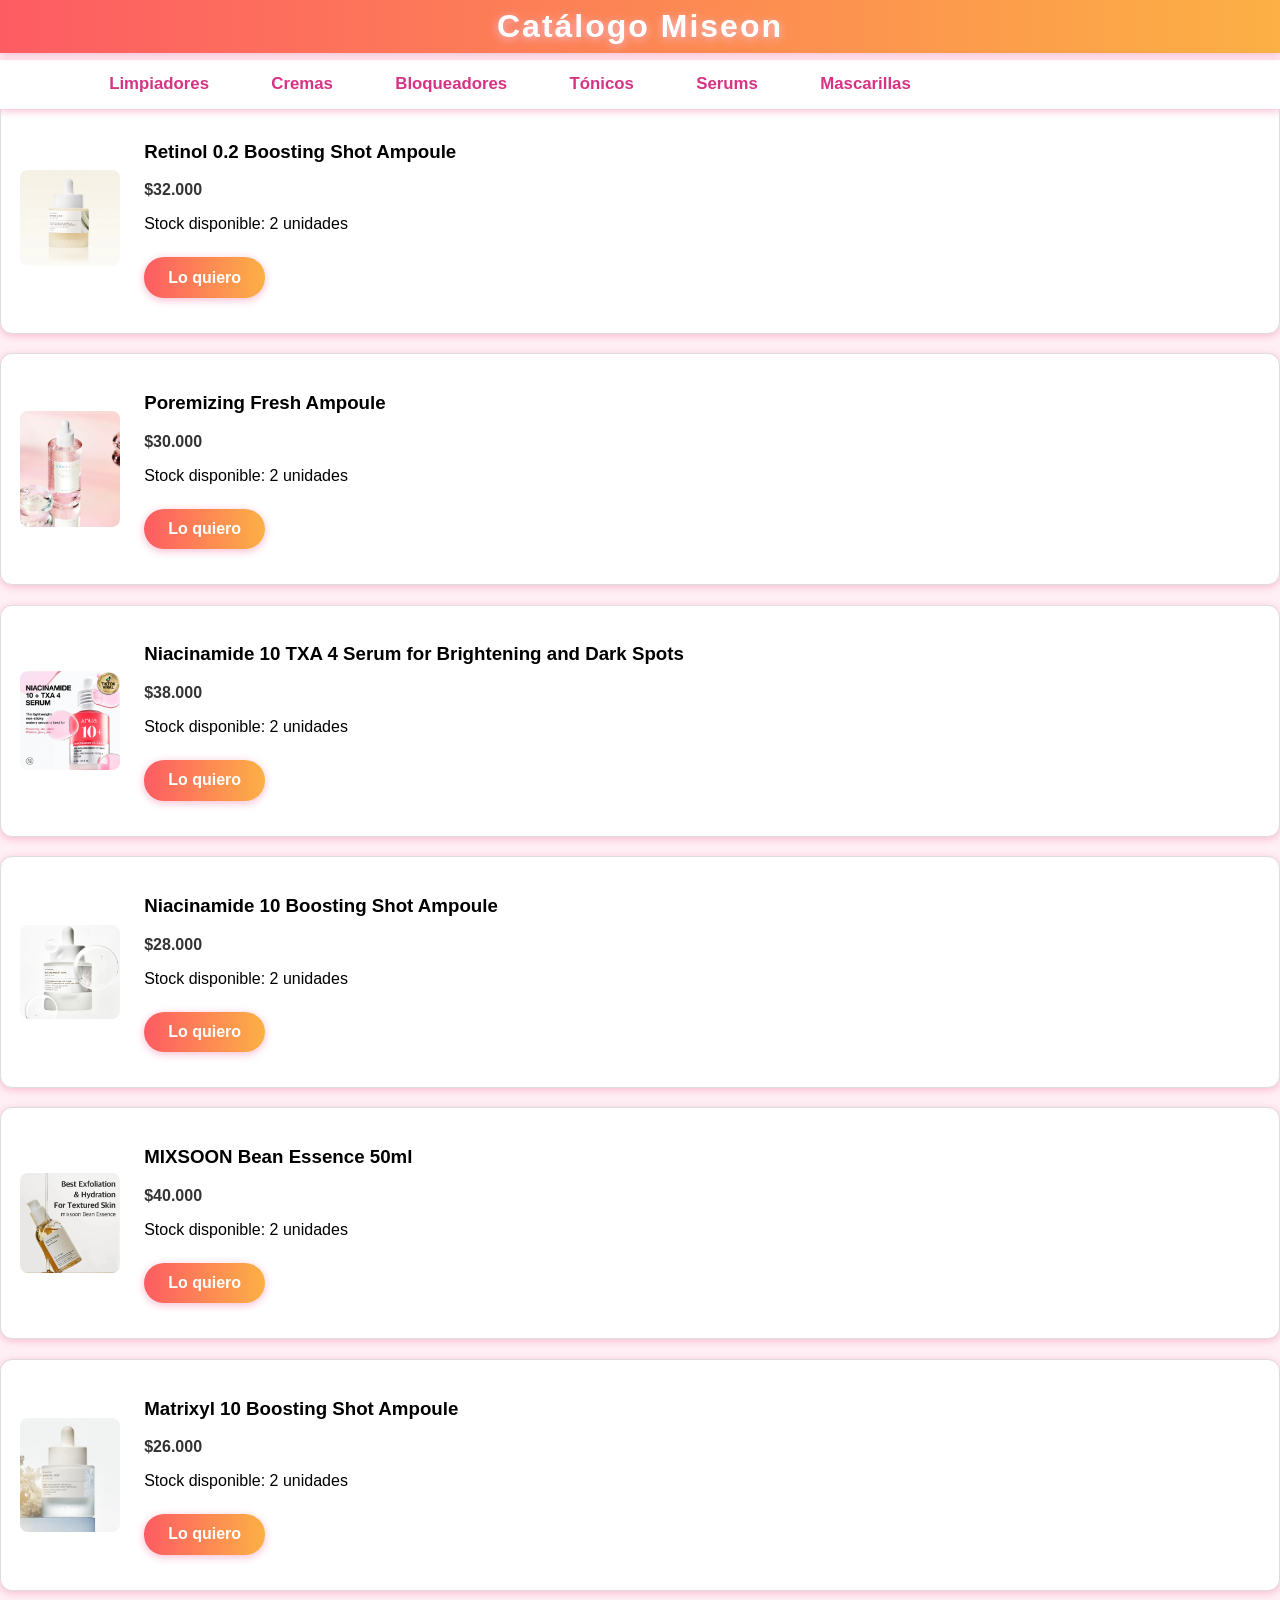
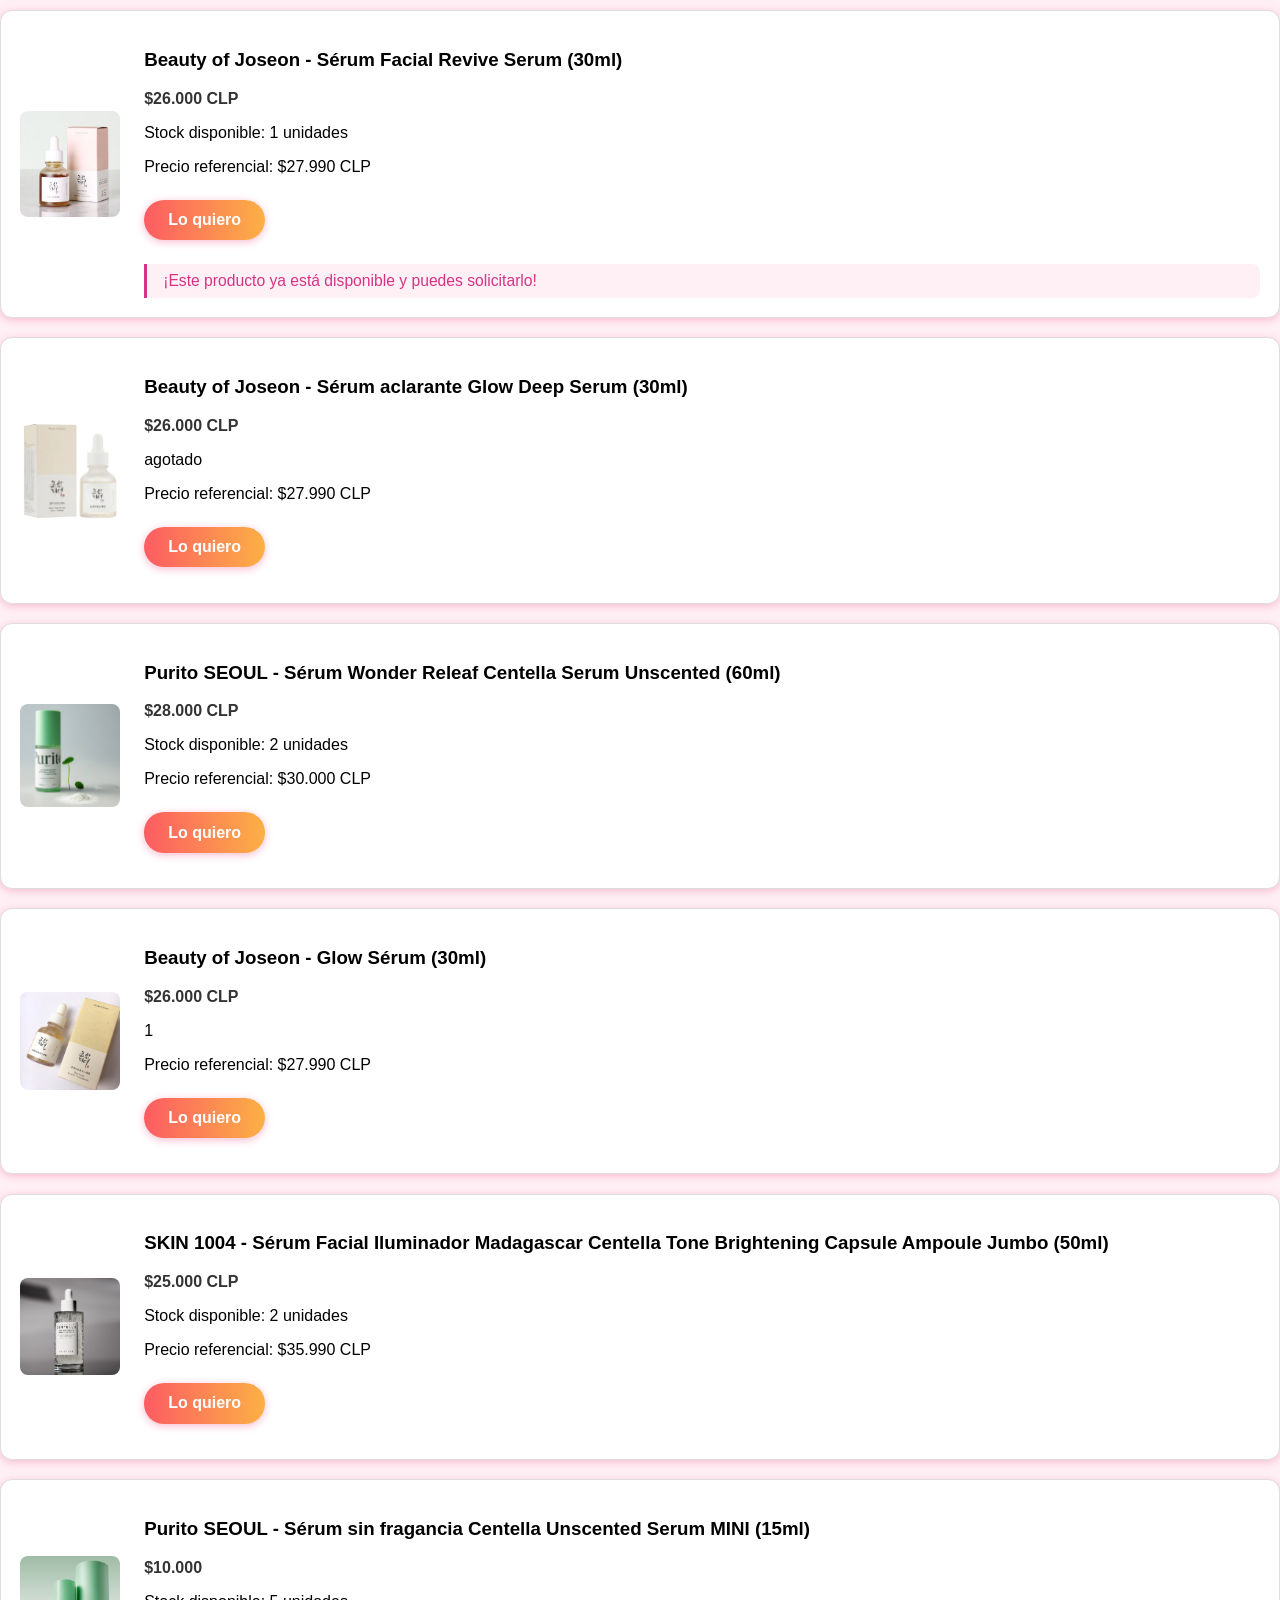
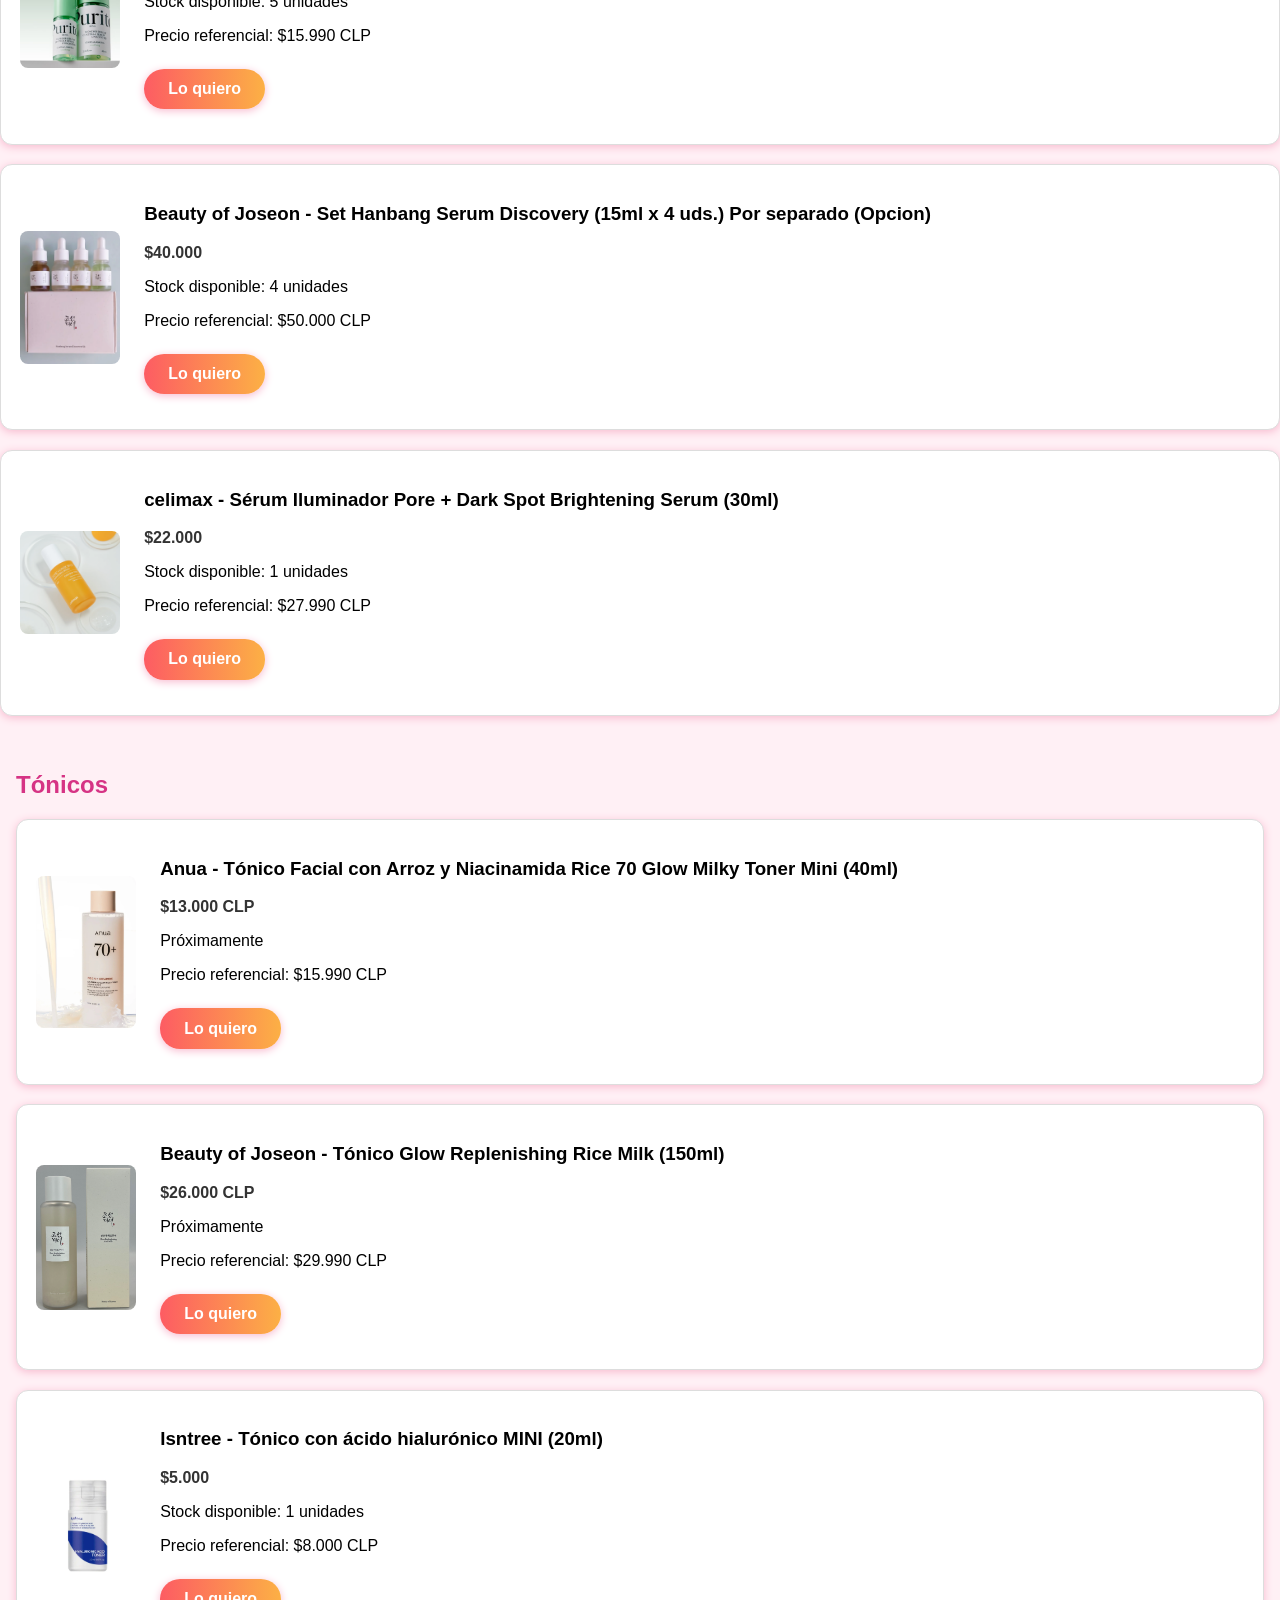
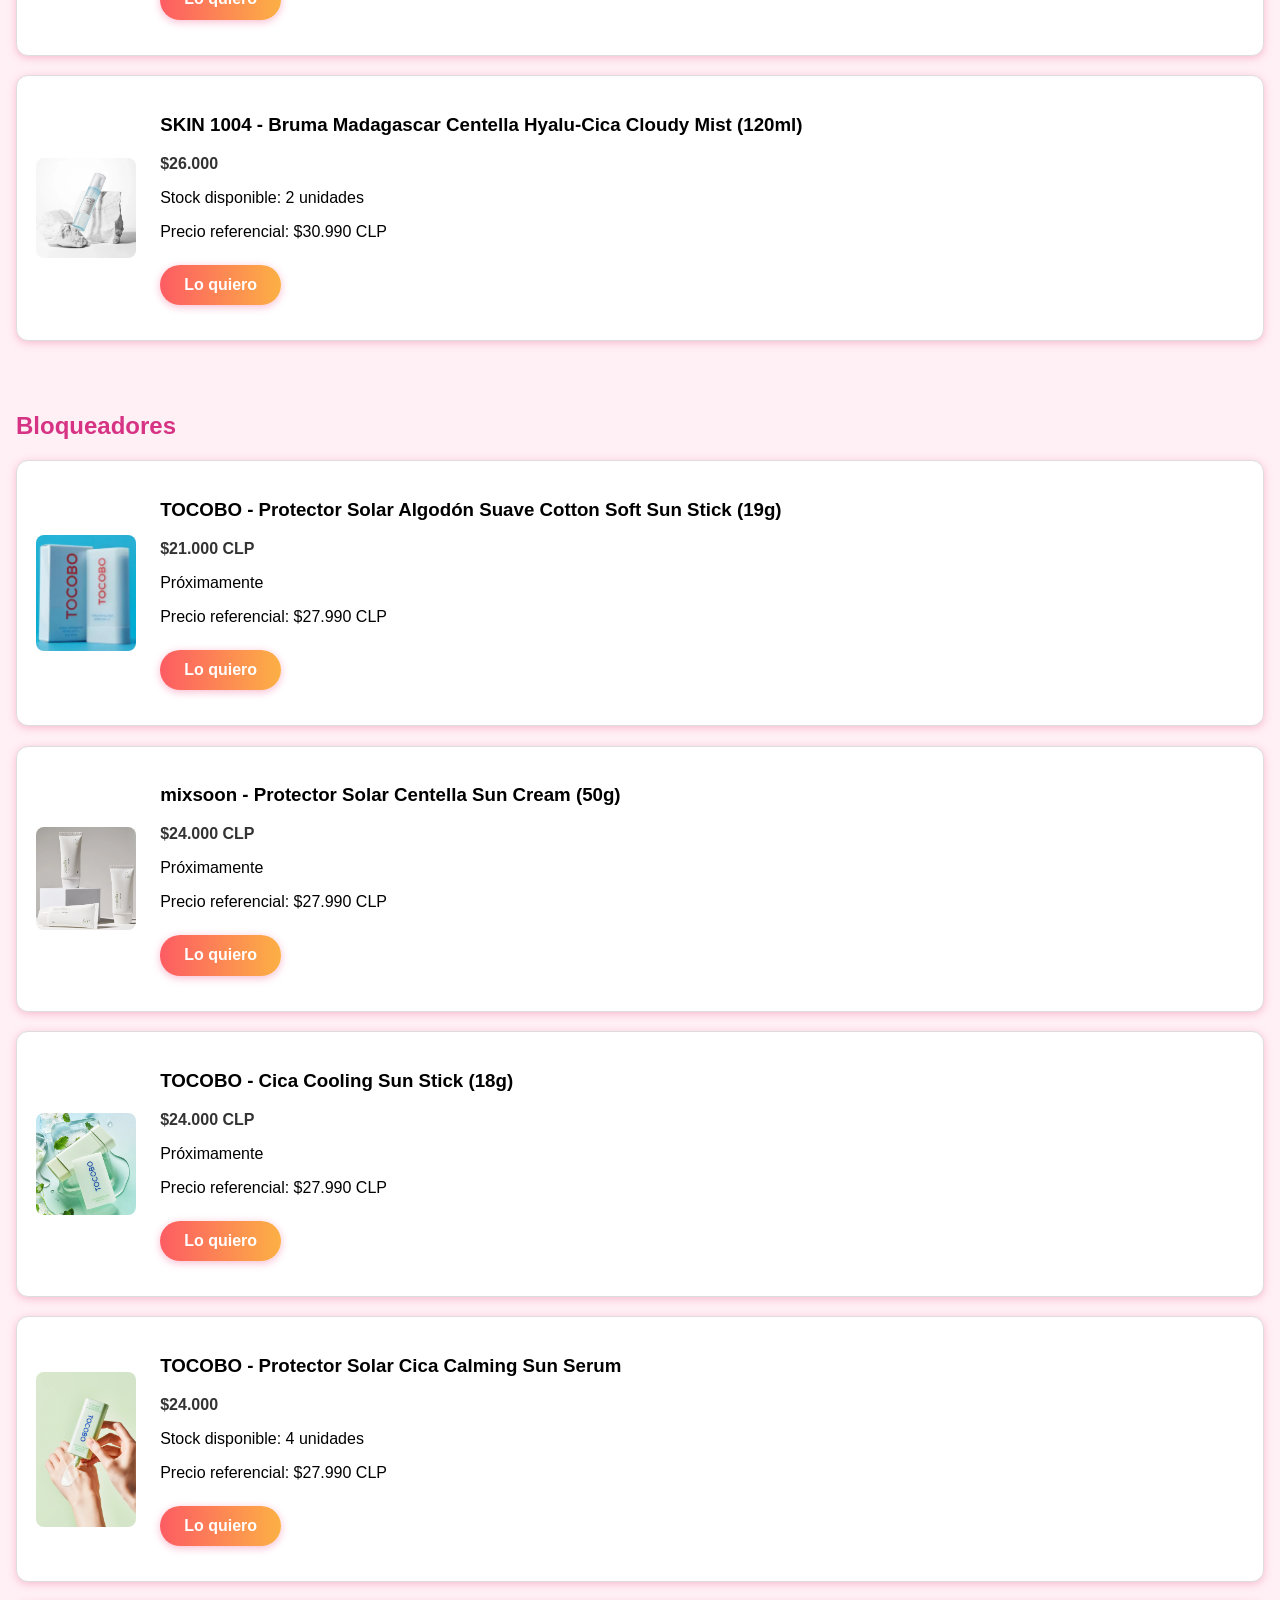
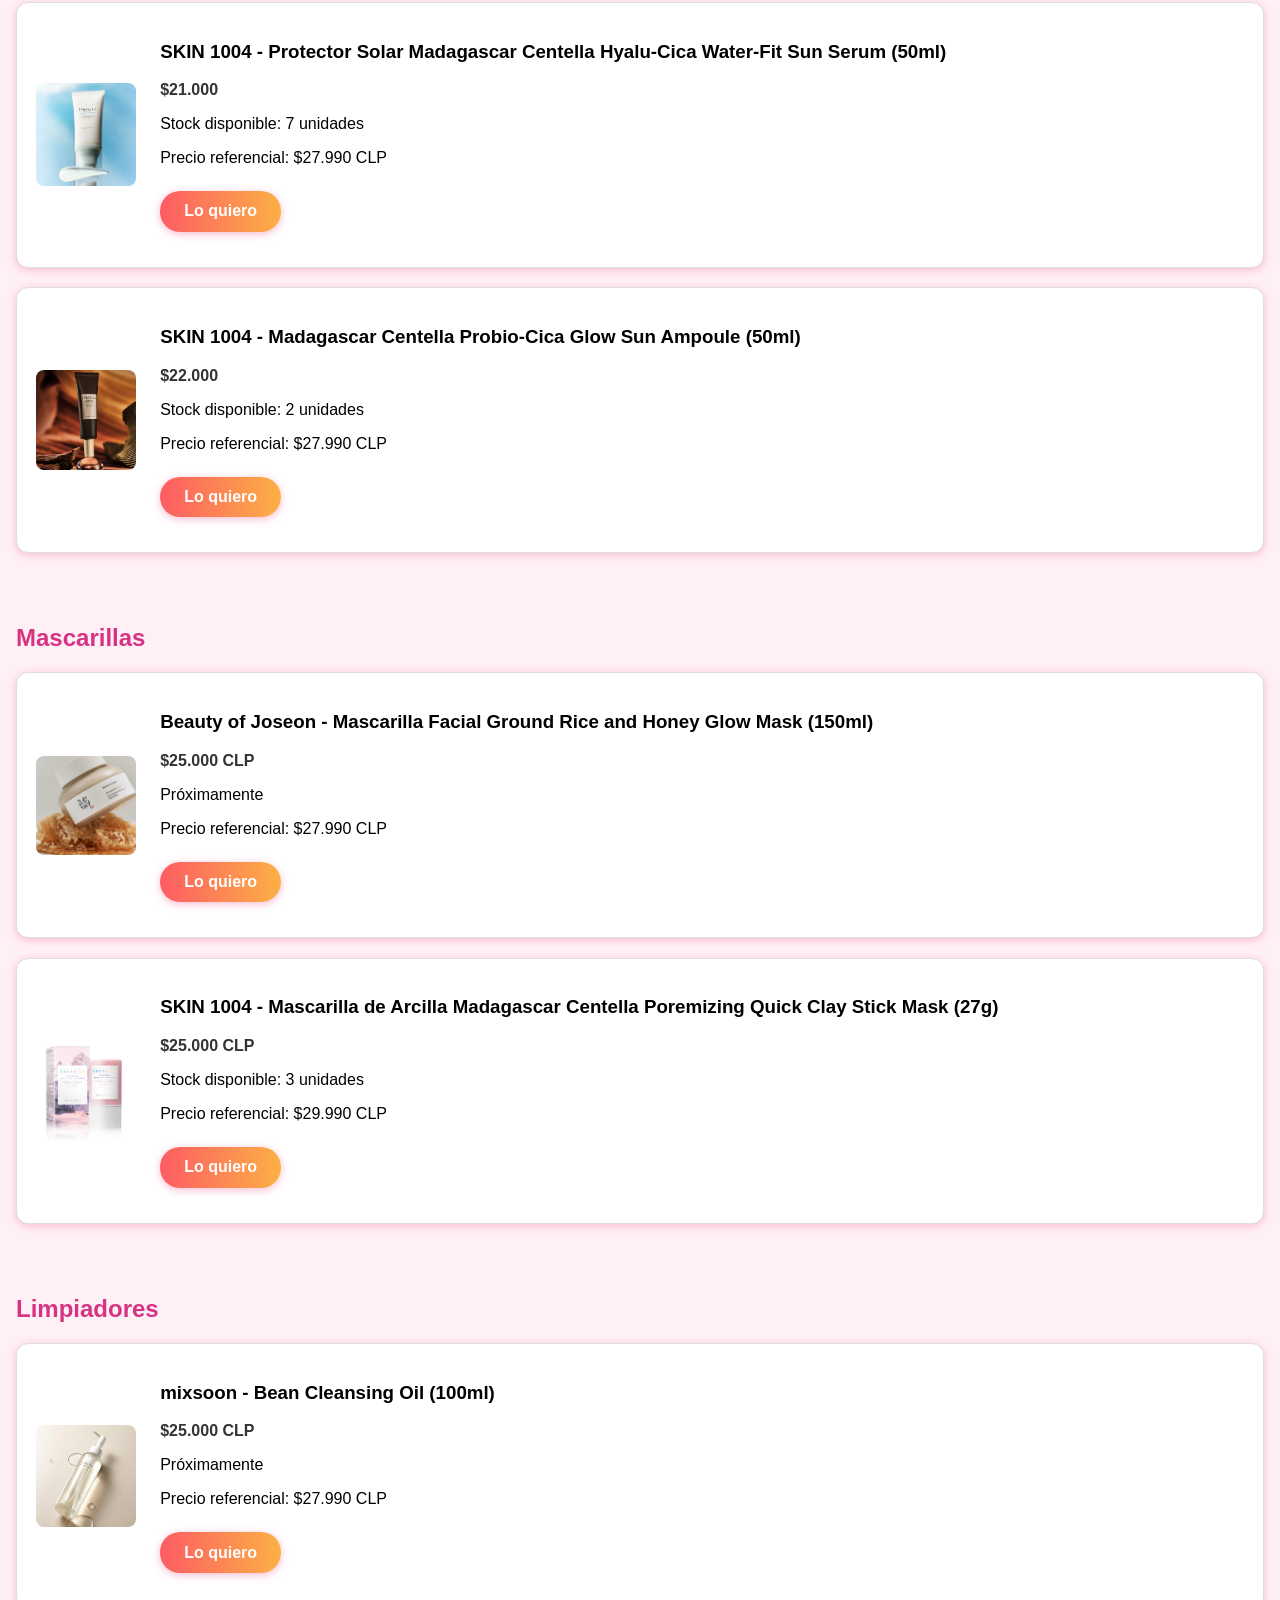
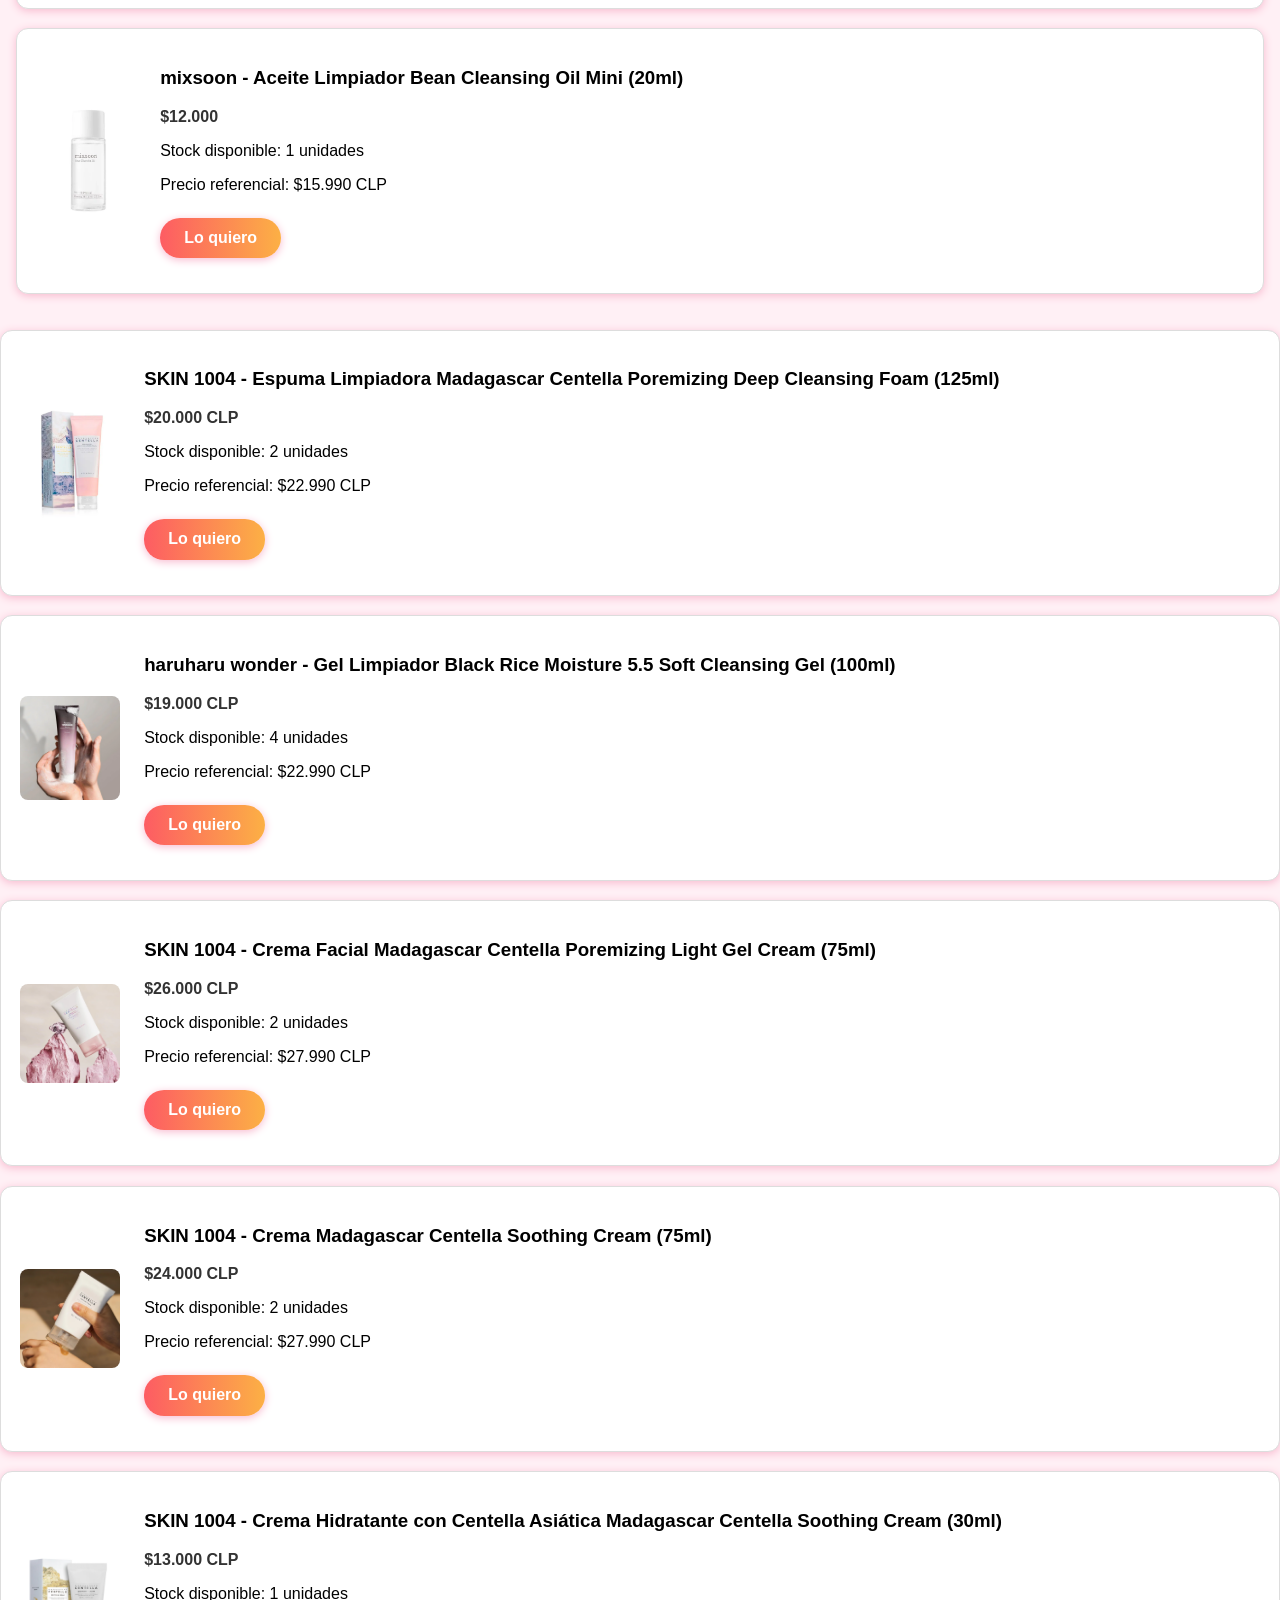
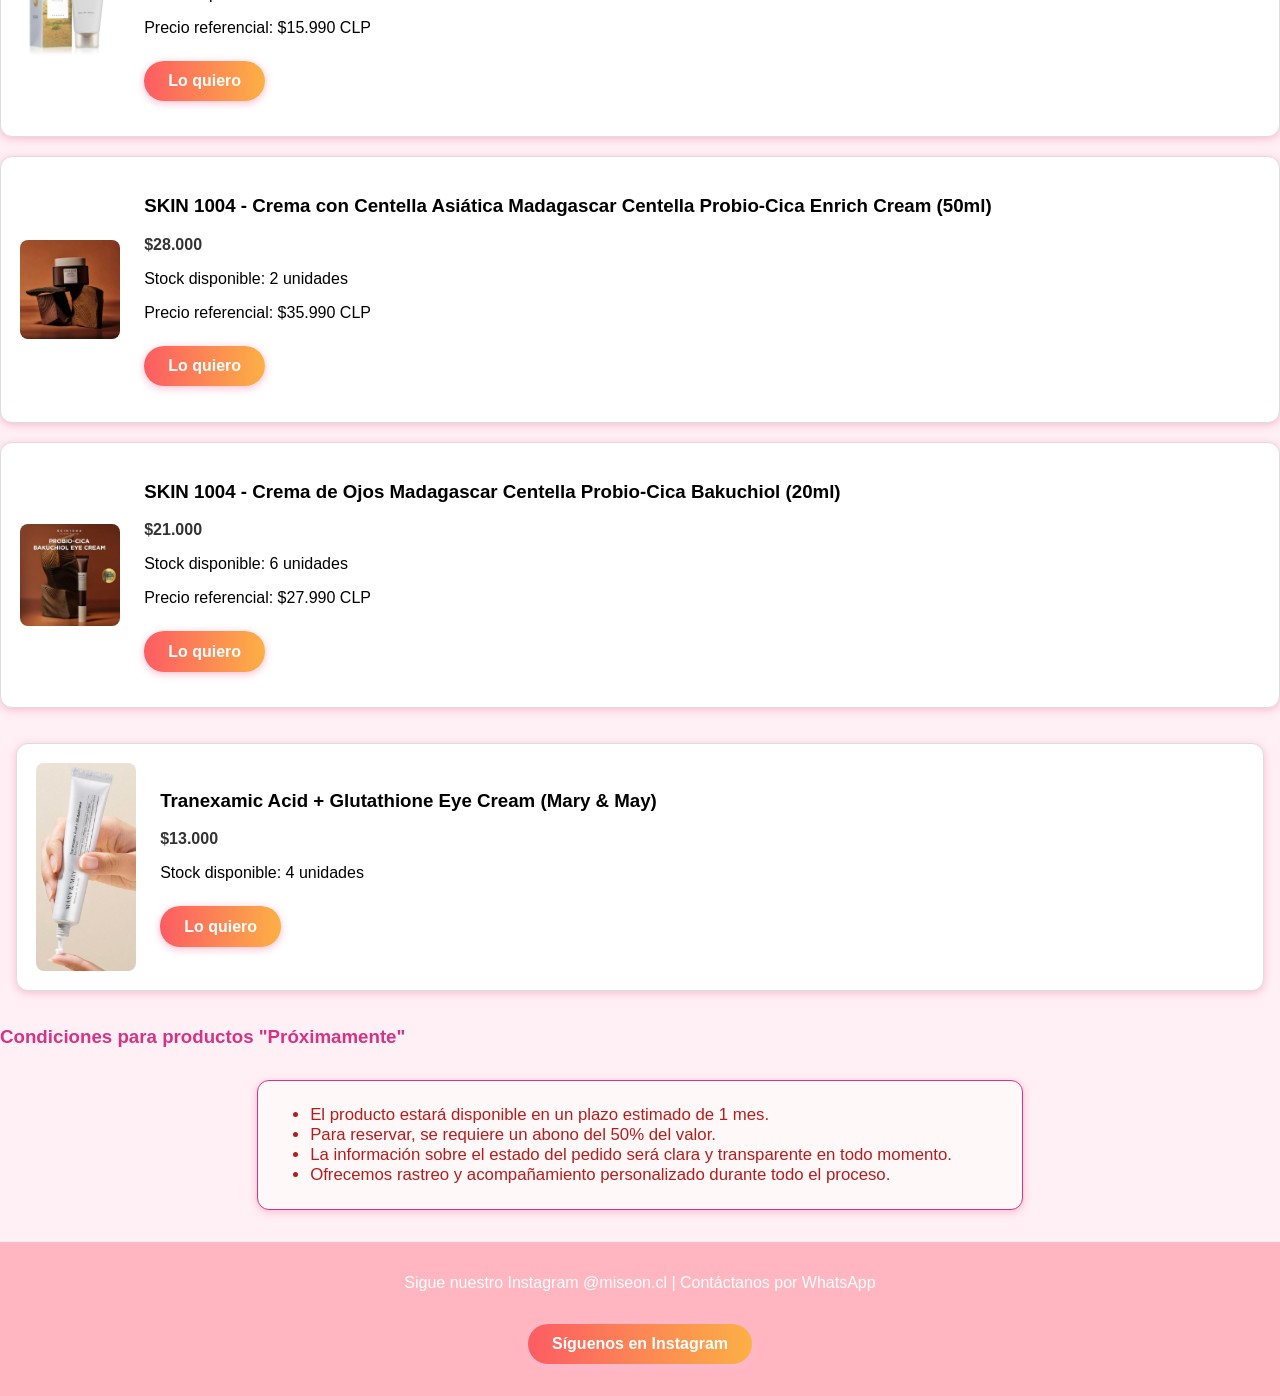
==== commit a2b007a3: "Actualizar index.html" ====
--- a/index.html
+++ b/index.html
@@ -333,7 +333,7 @@
       <div class="product-info">
         <h3>Beauty of Joseon - Sérum aclarante Glow Deep Serum (30ml)</h3>
         <p class="price">$26.000 CLP</p>
-        <p class="stock">Próximamente</p>
+        <p class="stock">agotado</p>
         <p class="ref-price">Precio referencial: $27.990 CLP</p>
         <a href="https://forms.gle/VGkPQLn8aZsT66J46?usp=pp_url&entry.123456789=Beauty%20of%20Joseon%20-%20Sérum%20aclarante%20Glow%20Deep%20Serum%20(30ml)" target="_blank"><button class="btn-instagram" style="margin-top:0.5rem;">Lo quiero</button></a>
 
@@ -355,7 +355,7 @@
       <div class="product-info">
         <h3>Beauty of Joseon - Glow Sérum (30ml)</h3>
         <p class="price">$26.000 CLP</p>
-        <p class="stock">Próximamente</p>
+        <p class="stock">1</p>
         <p class="ref-price">Precio referencial: $27.990 CLP</p>
         <a href="https://forms.gle/VGkPQLn8aZsT66J46?usp=pp_url&entry.123456789=Beauty%20of%20Joseon%20-%20Glow%20Sérum%20(30ml)" target="_blank"><button class="btn-instagram" style="margin-top:0.5rem;">Lo quiero</button></a>
 
@@ -364,9 +364,9 @@
     <div class="product">
       <img src="Img/skincare/SKIN 1004 - Sérum Facial Iluminador Madagascar Centella Tone Brightening Capsule Ampoule Jumbo (100ml).png" alt="Tone Brightening Capsule">
       <div>
-        <h3>SKIN 1004 - Sérum Facial Iluminador Madagascar Centella Tone Brightening Capsule Ampoule Jumbo (100ml)</h3>
-        <p class="price">$32.000 CLP</p>
-        <p class="stock">Stock disponible: 1 unidades</p>
+        <h3>SKIN 1004 - Sérum Facial Iluminador Madagascar Centella Tone Brightening Capsule Ampoule Jumbo (50ml)</h3>
+        <p class="price">$25.000 CLP</p>
+        <p class="stock">Stock disponible: 2 unidades</p>
         <p class="ref-price">Precio referencial: $35.990 CLP</p>
         <a href="https://forms.gle/VGkPQLn8aZsT66J46?usp=pp_url&entry.123456789=SKIN%201004%20-%20Sérum%20Facial%20Iluminador%20Madagascar%20Centella%20Tone%20Brightening%20Capsule%20Ampoule%20Jumbo%20(100ml)" target="_blank"><button class="btn-instagram" style="margin-top:0.5rem;">Lo quiero</button></a>
 
@@ -402,7 +402,7 @@
        <div>
          <h3>celimax - Sérum Iluminador Pore + Dark Spot Brightening Serum (30ml)</h3>
          <p class="price">$22.000</p>
-         <p class="stock">Stock disponible: 2 unidades</p>
+         <p class="stock">Stock disponible: 1 unidades</p>
          <p class="ref-price">Precio referencial: $27.990 CLP</p>
          <a href="https://forms.gle/VGkPQLn8aZsT66J46?usp=pp_url&entry.123456789=celimax%20-%20Sérum%20Iluminador%20Pore%20+%20Dark%20Spot%20Brightening%20Serum%20(30ml)" target="_blank"><button class="btn-instagram" style="margin-top:0.5rem;">Lo quiero</button></a>
 
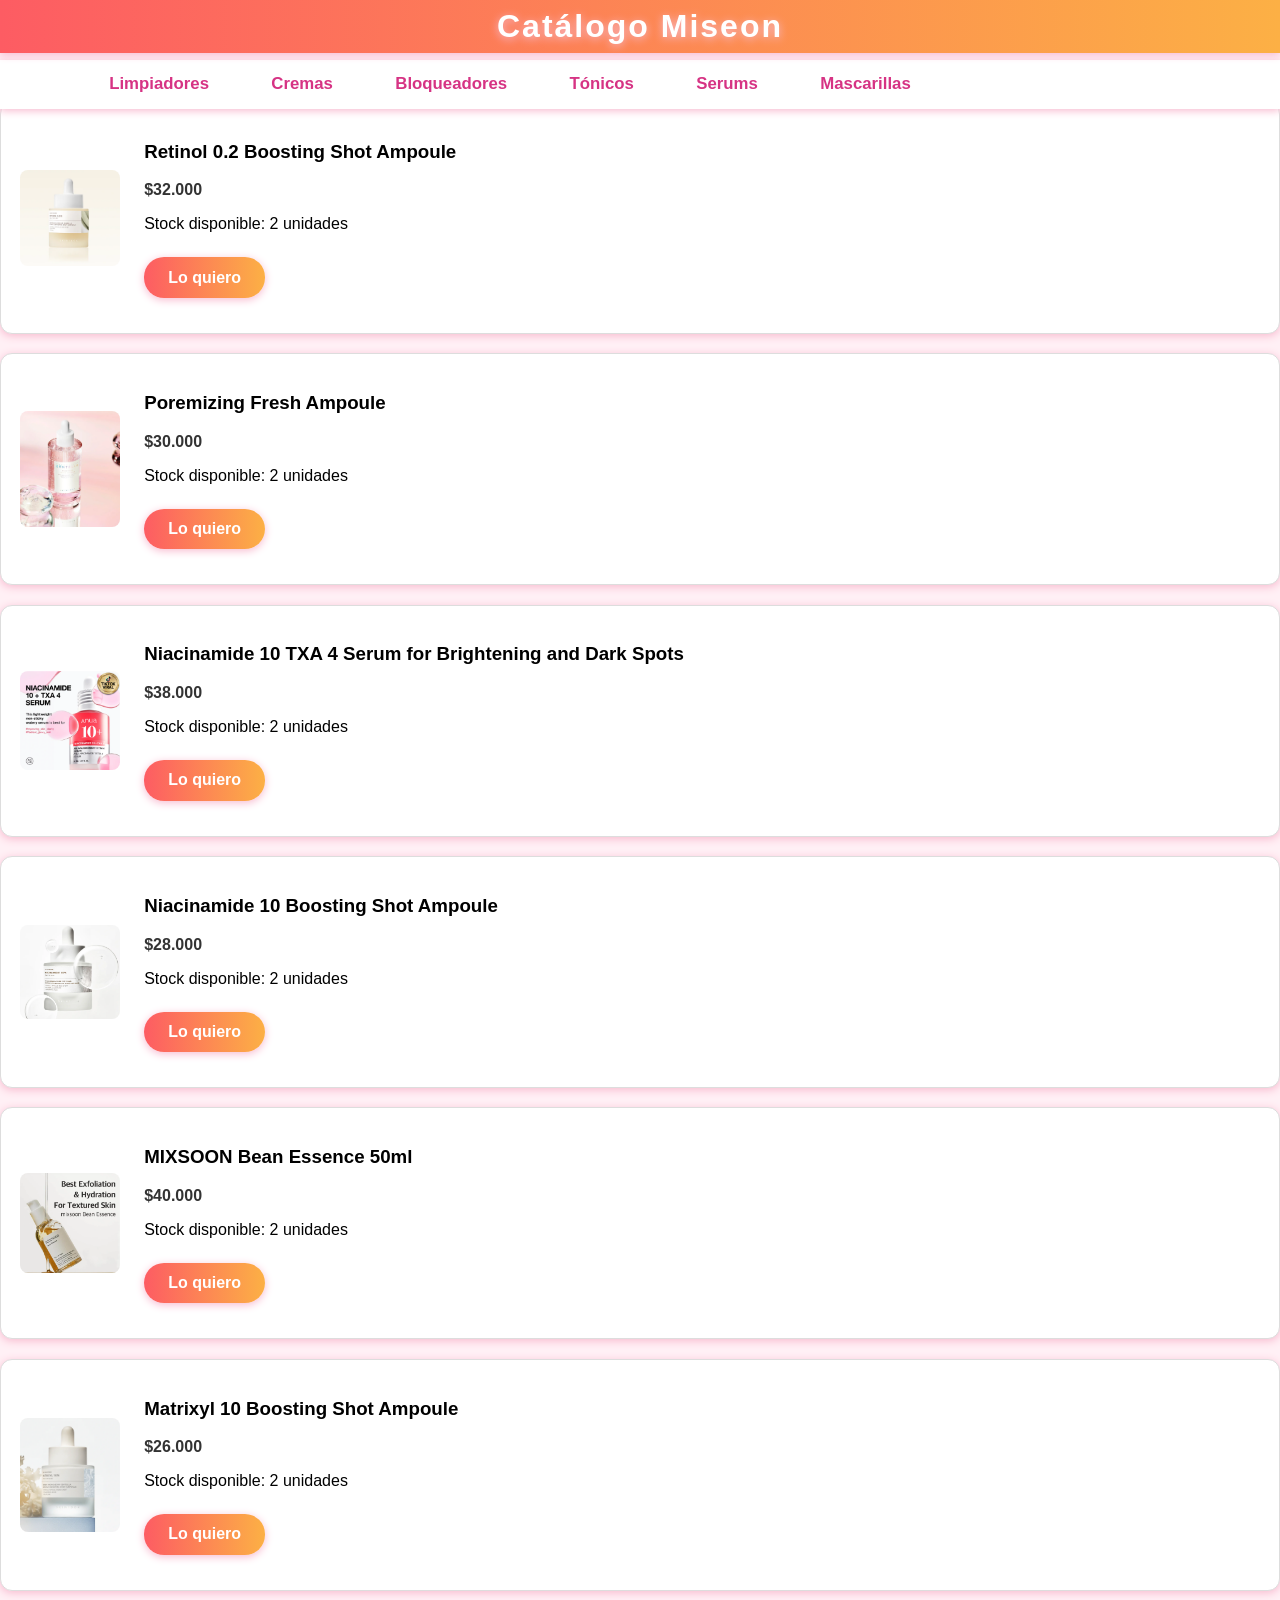
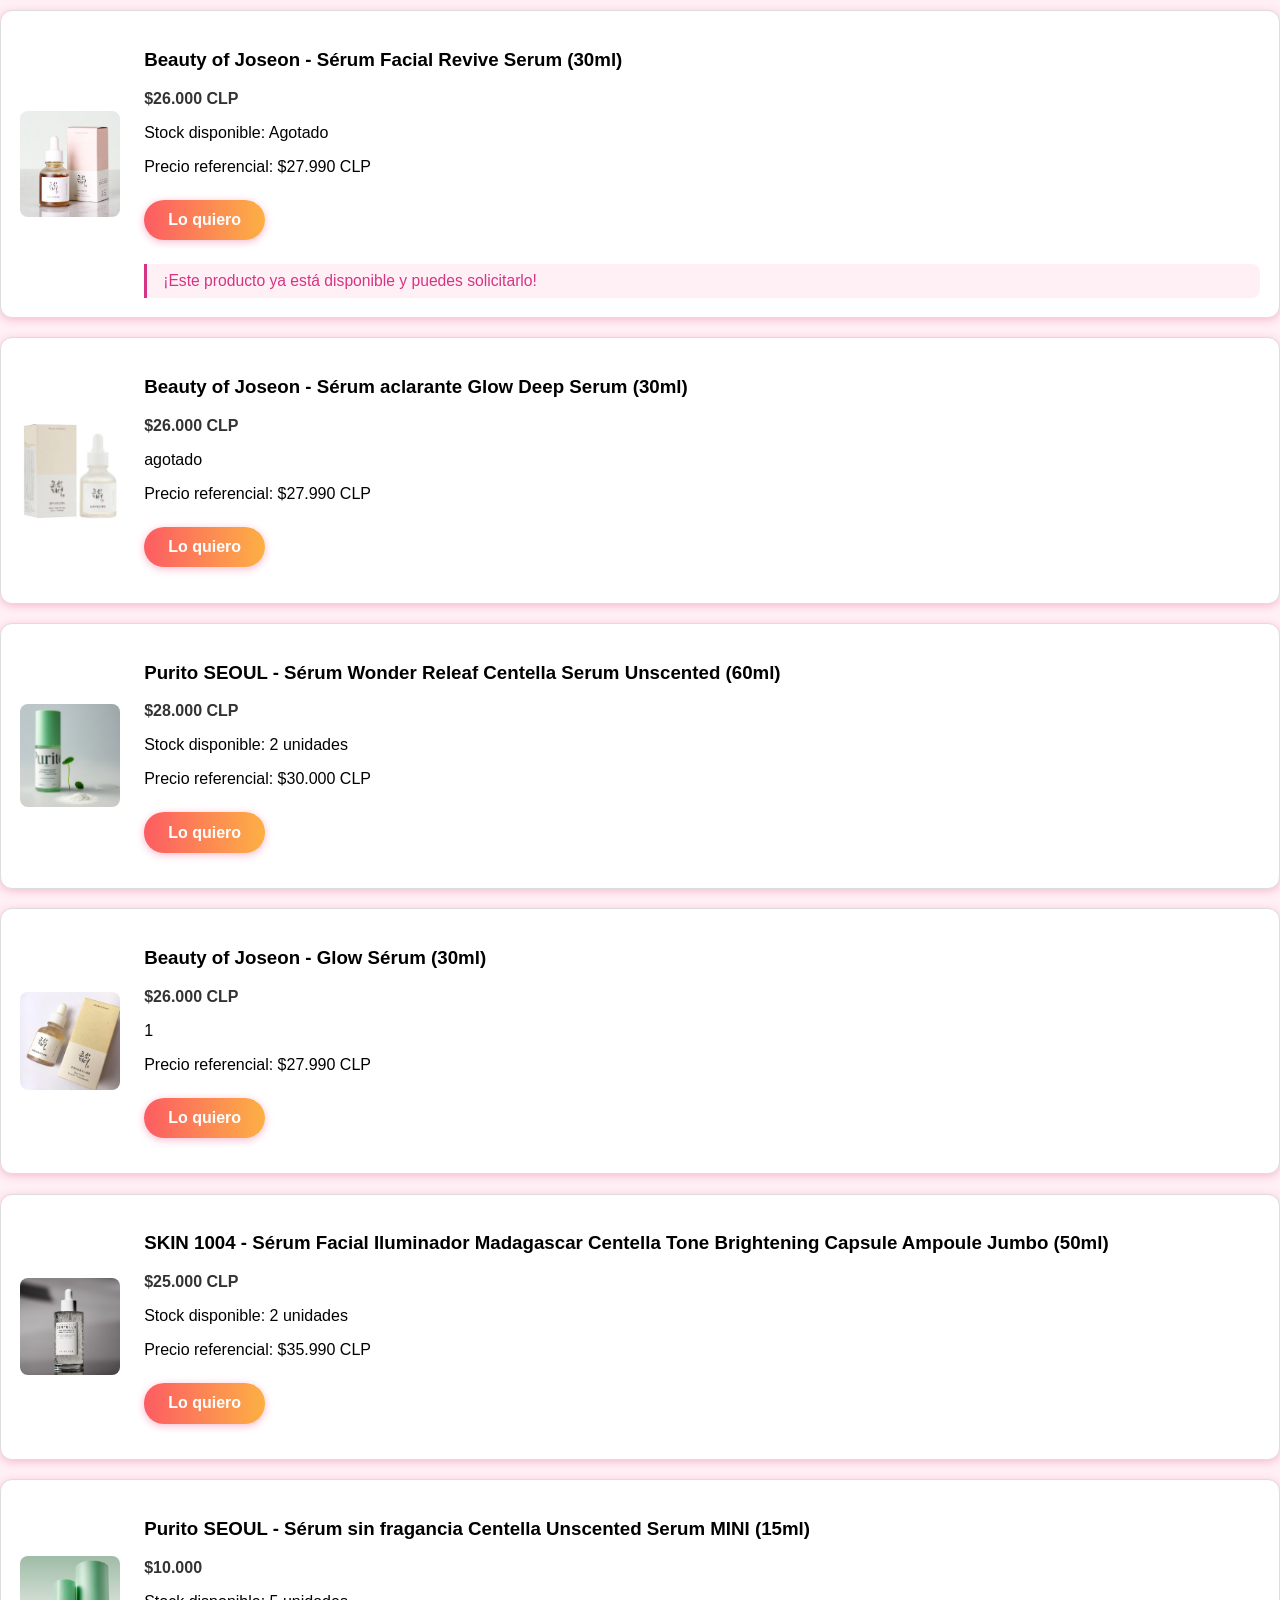
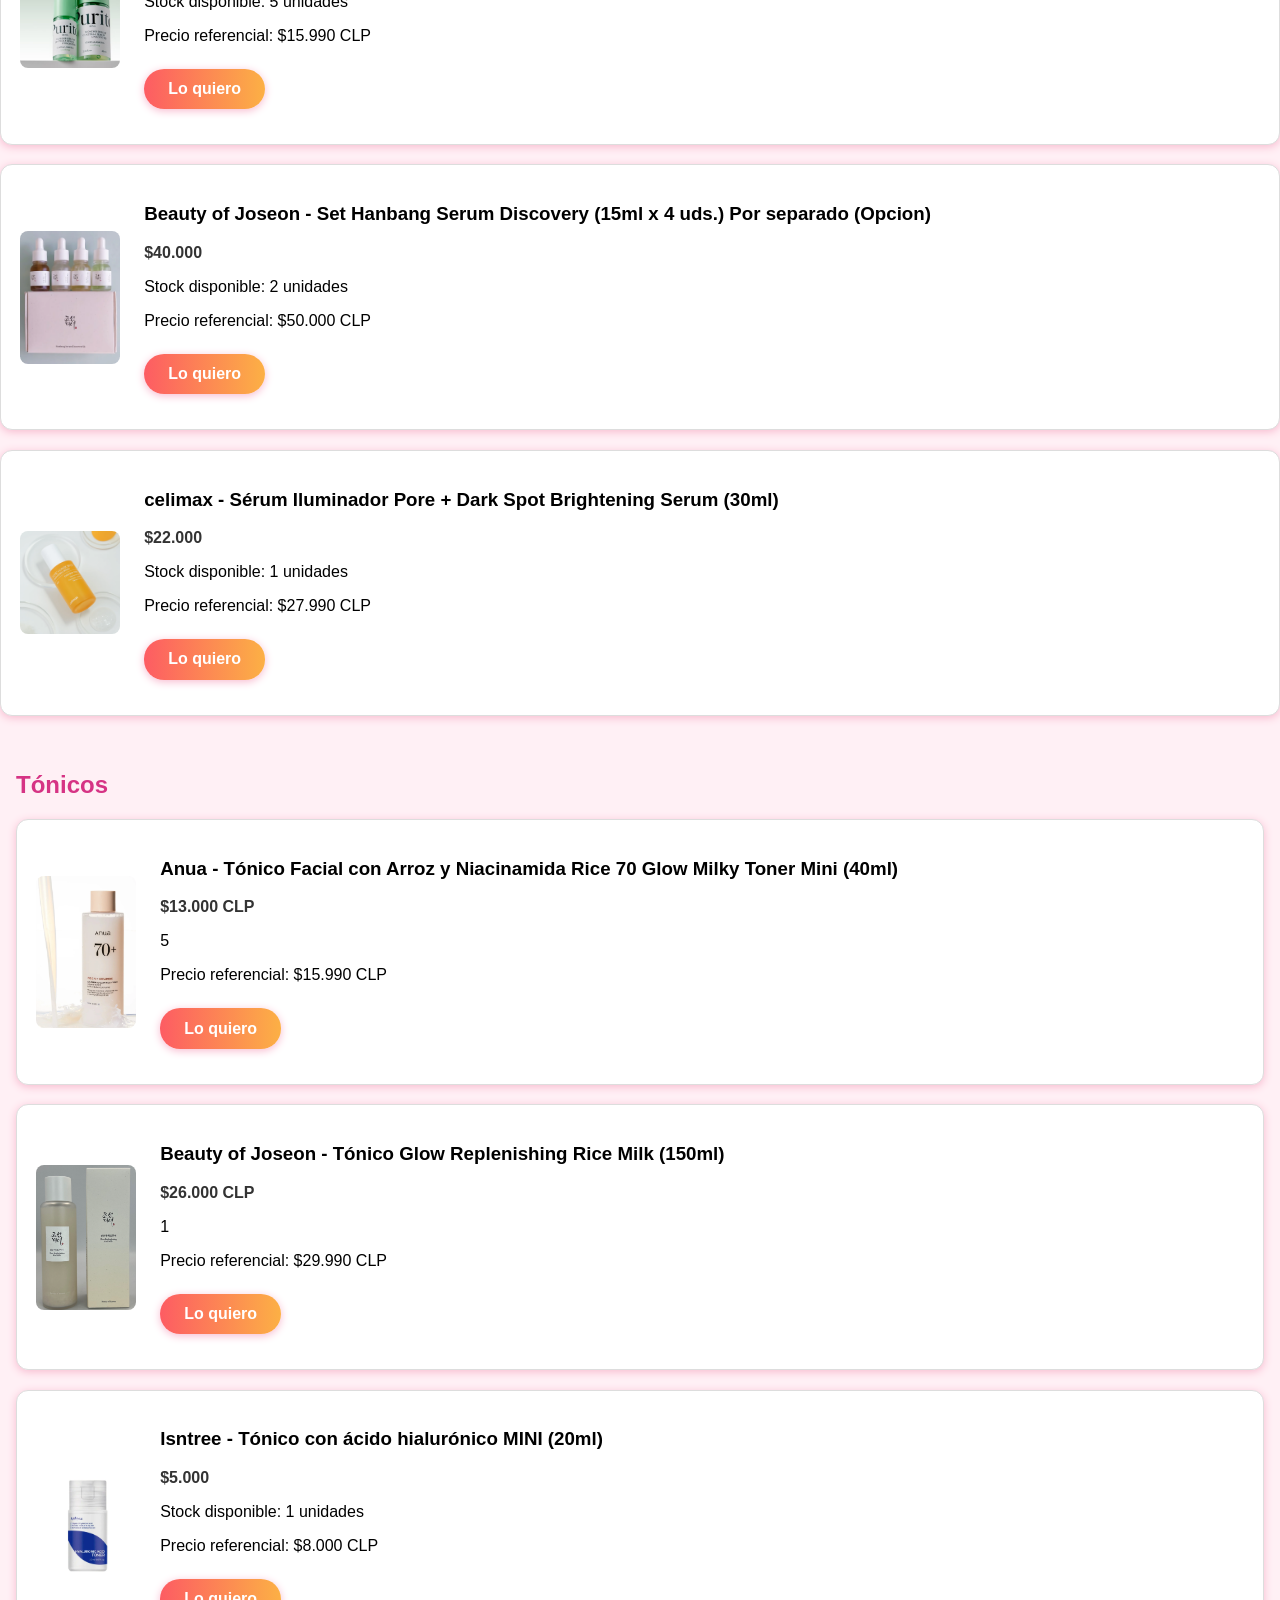
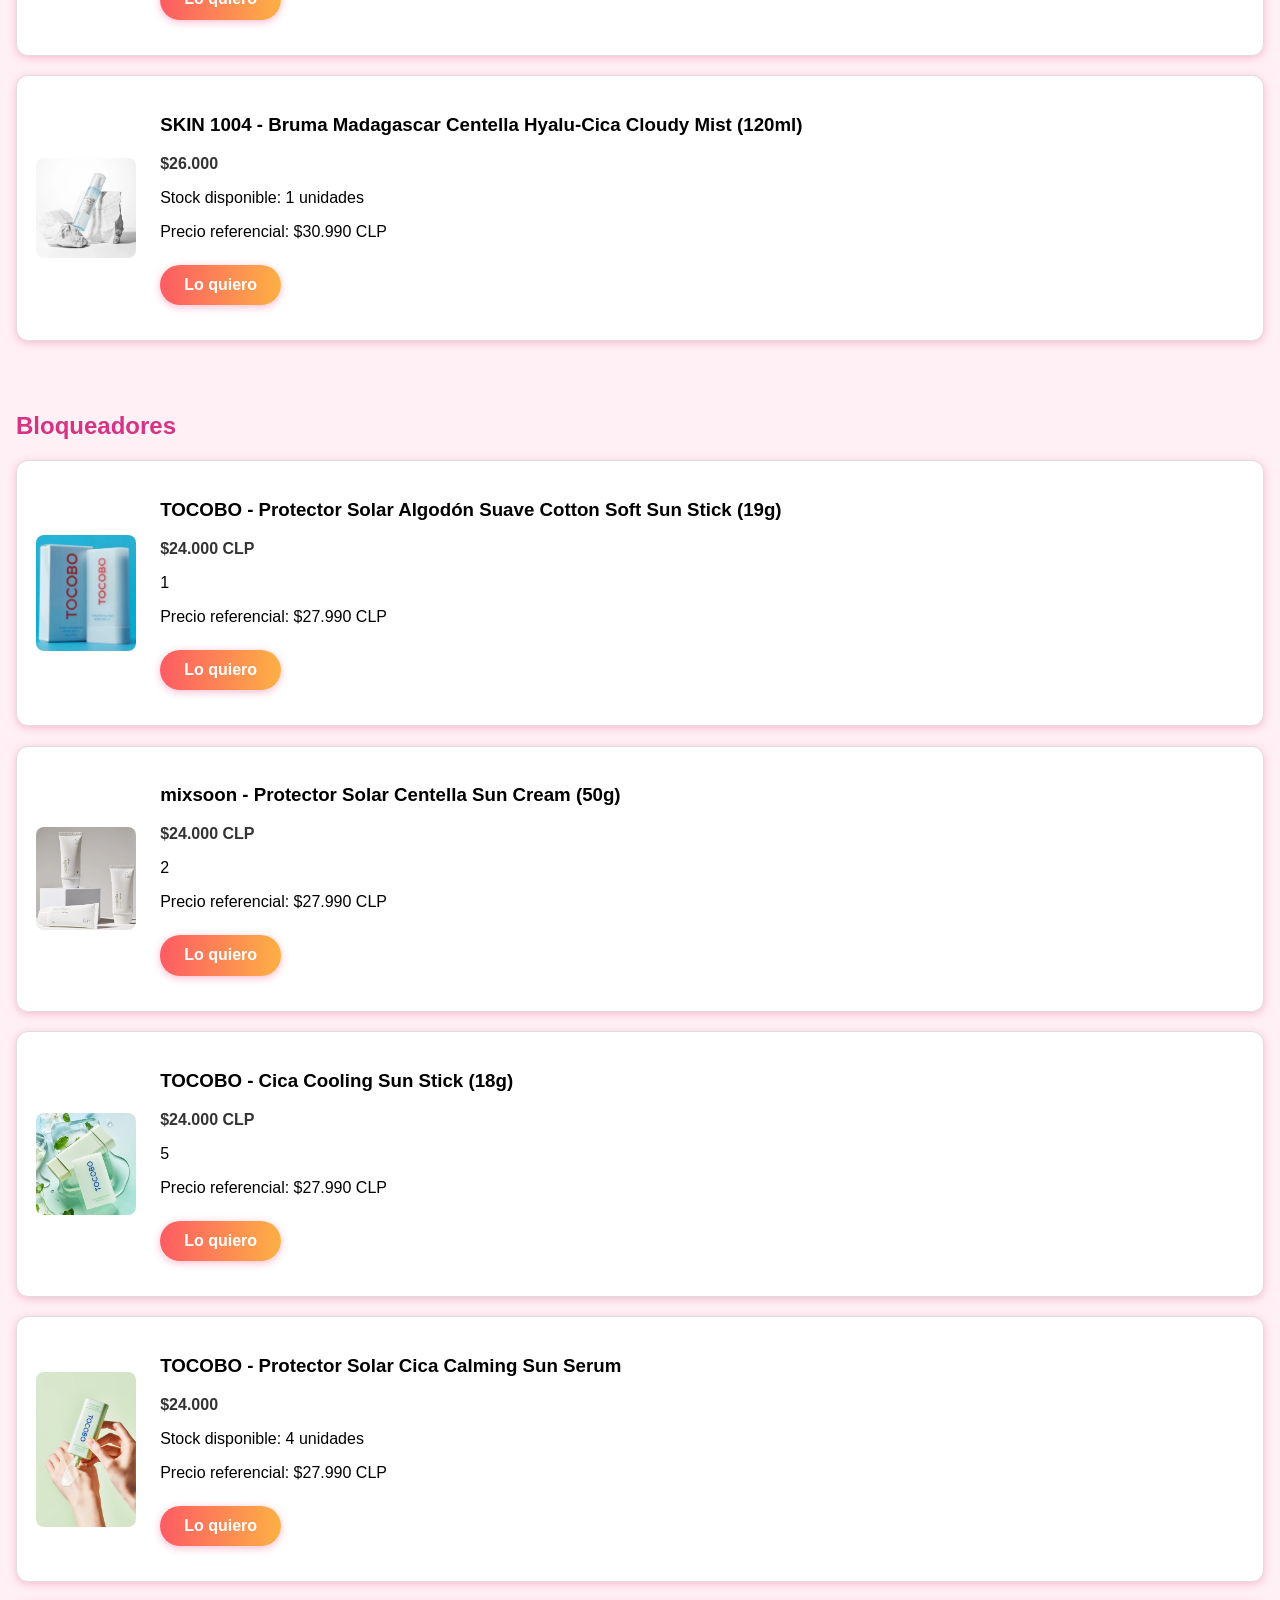
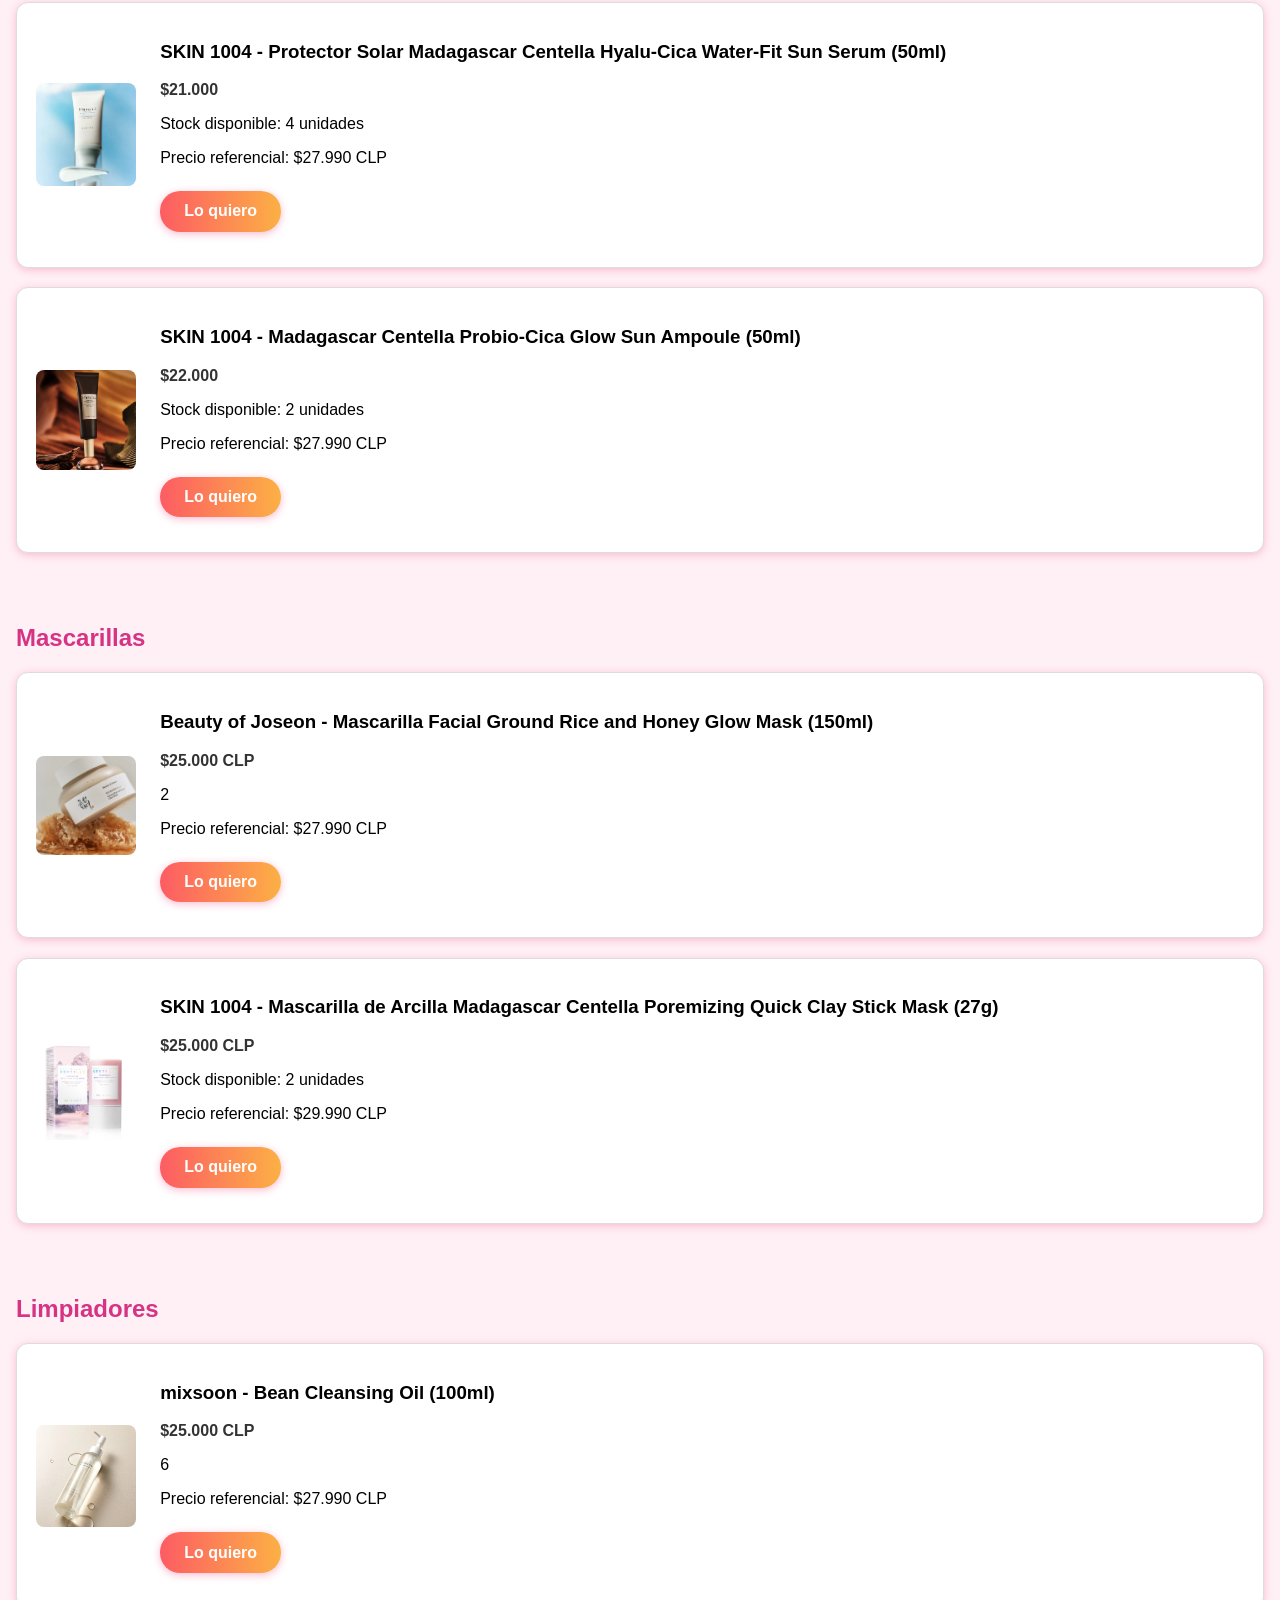
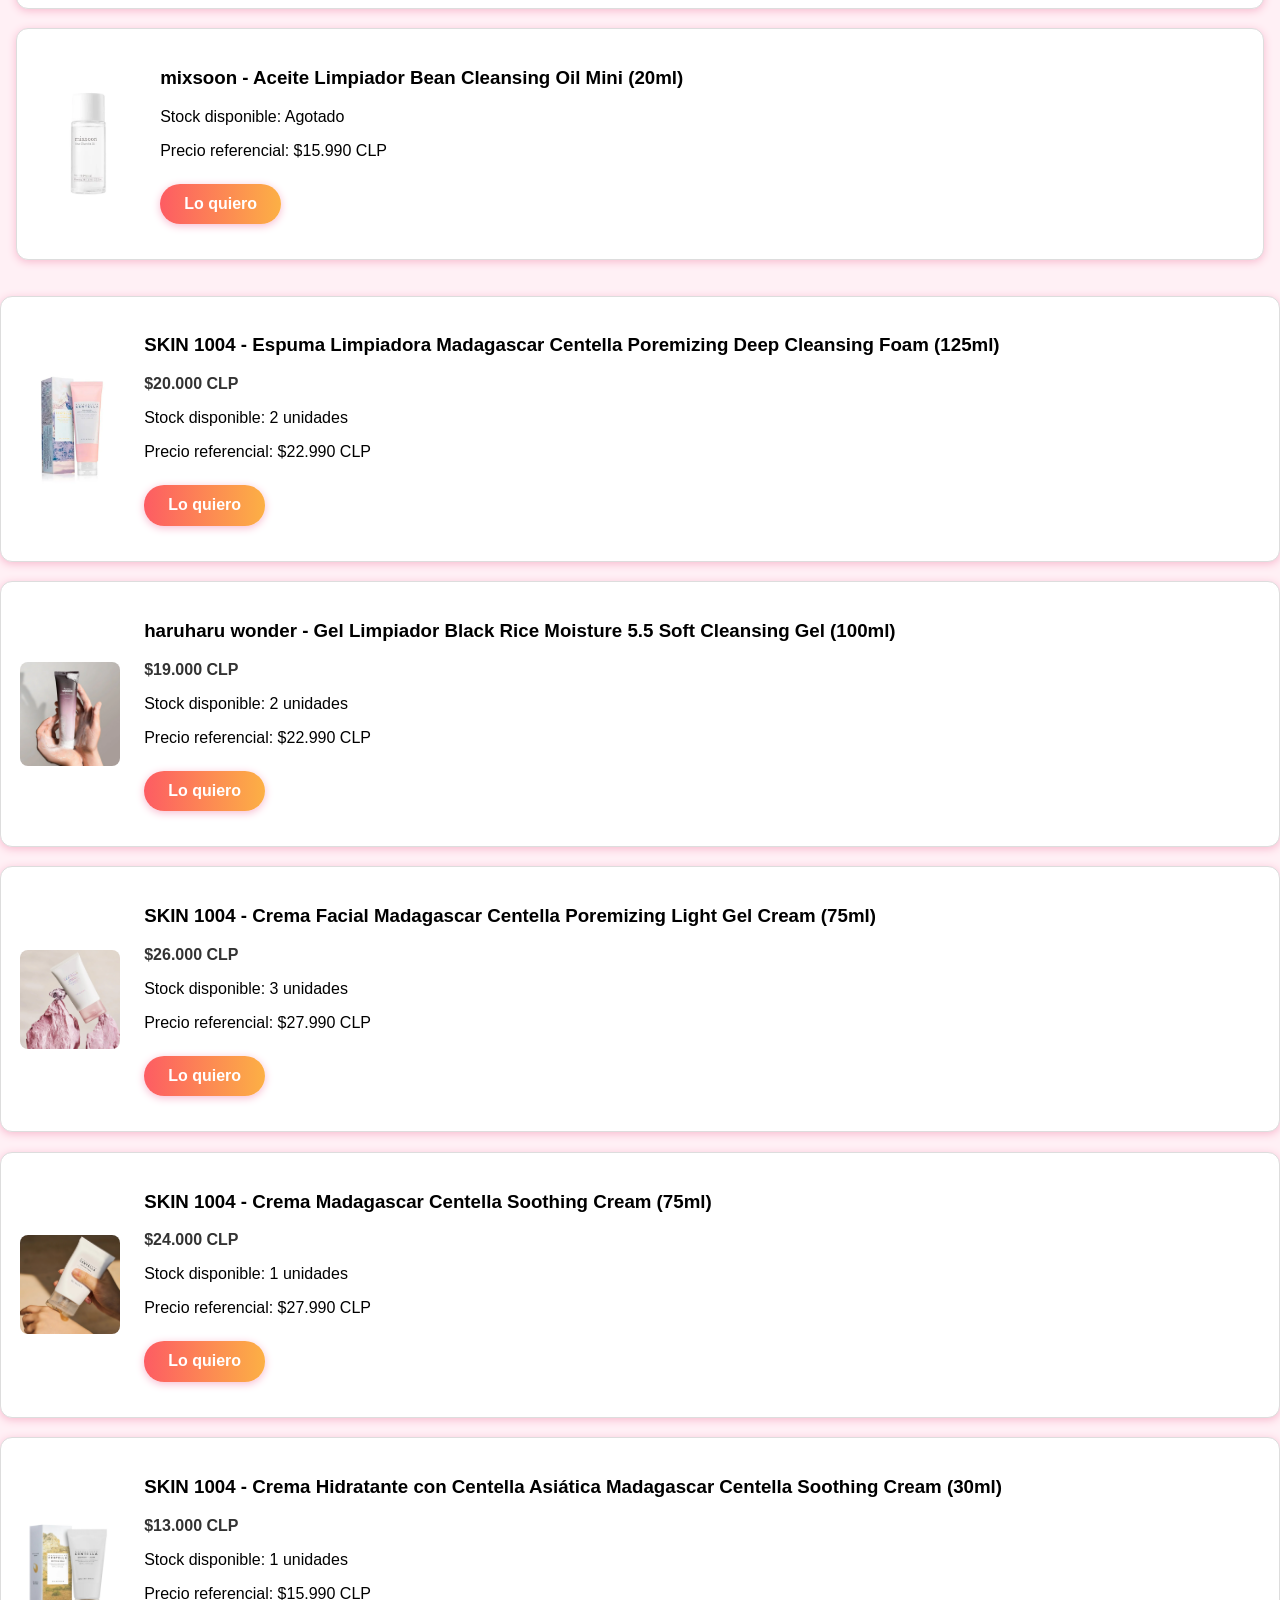
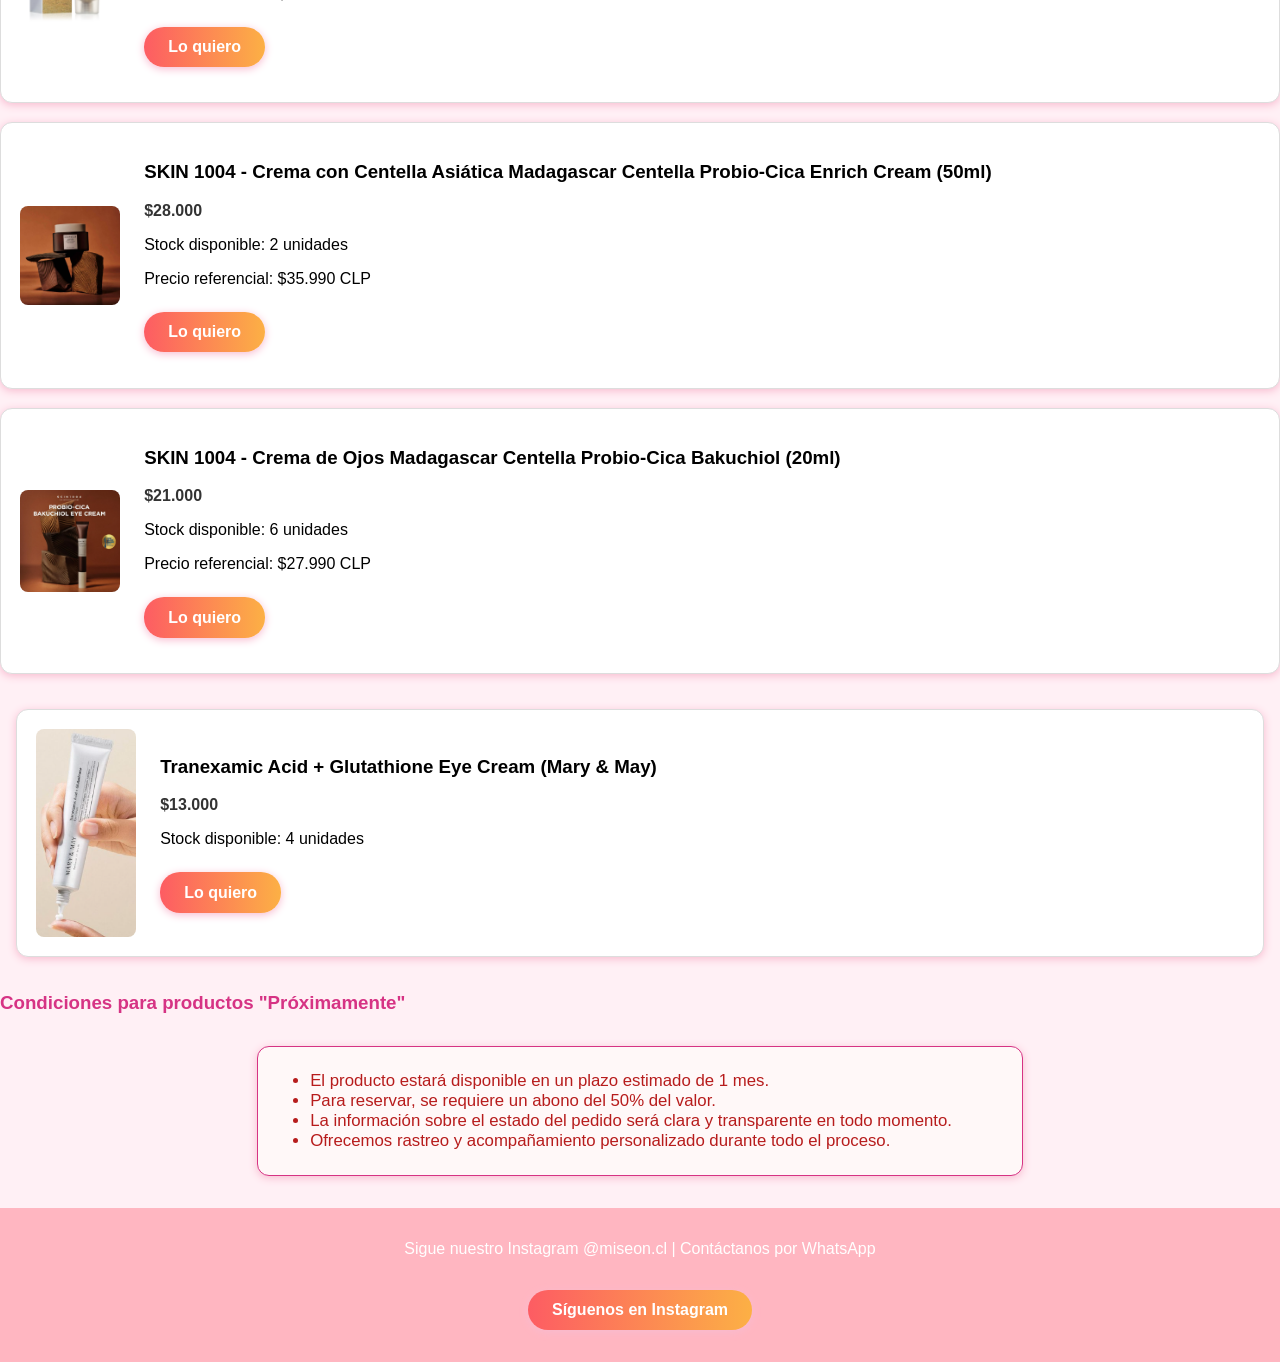
==== commit 510c7fb3: "Update index.html" ====
--- a/index.html
+++ b/index.html
@@ -320,7 +320,7 @@
             <div class="product-info">
               <h3>Beauty of Joseon - Sérum Facial Revive Serum (30ml)</h3>
               <p class="price">$26.000 CLP</p>
-              <p class="stock">Stock disponible: 1 unidades</p>
+              <p class="stock">Stock disponible: Agotado</p>
               <p class="ref-price">Precio referencial: $27.990 CLP</p>
               <a href="https://forms.gle/VGkPQLn8aZsT66J46?usp=pp_url&entry.123456789=Beauty%20of%20Joseon%20-%20Sérum%20Facial%20Revive%20Serum%20(30ml)" target="_blank"><button class="btn-instagram" style="margin-top:0.5rem;">Lo quiero</button></a>
               <div class="product-desc">
@@ -389,7 +389,7 @@
       <div>
         <h3>Beauty of Joseon - Set Hanbang Serum Discovery (15ml x 4 uds.) Por separado (Opcion) </h3>
         <p class="price">$40.000</p>
-        <p class="stock">Stock disponible: 4 unidades</p>
+        <p class="stock">Stock disponible: 2 unidades</p>
         <p class="ref-price">Precio referencial: $50.000 CLP</p>
         <a href="https://forms.gle/VGkPQLn8aZsT66J46?usp=pp_url&entry.123456789=Beauty%20of%20Joseon%20-%20Set%20Hanbang%20Serum%20Discovery%20(15ml%20x%204%20uds.)%20Por%20separado%20(Opcion)" target="_blank"><button class="btn-instagram" style="margin-top:0.5rem;">Lo quiero</button></a>
 
@@ -418,7 +418,7 @@
       <div class="product-info">
         <h3>Anua - Tónico Facial con Arroz y Niacinamida Rice 70 Glow Milky Toner Mini (40ml)</h3>
         <p class="price">$13.000 CLP</p>
-        <p class="stock">Próximamente</p>
+        <p class="stock">5</p>
         <p class="ref-price">Precio referencial: $15.990 CLP</p>
         <a href="https://forms.gle/VGkPQLn8aZsT66J46?usp=pp_url&entry.123456789=Anua%20-%20Tónico%20Facial%20con%20Arroz%20y%20Niacinamida%20Rice%2070%20Glow%20Milky%20Toner%20Mini%20(40ml)" target="_blank"><button class="btn-instagram" style="margin-top:0.5rem;">Lo quiero</button></a>
 
@@ -429,7 +429,7 @@
       <div class="product-info">
         <h3>Beauty of Joseon - Tónico Glow Replenishing Rice Milk (150ml)</h3>
         <p class="price">$26.000 CLP</p>
-        <p class="stock">Próximamente</p>
+        <p class="stock">1</p>
         <p class="ref-price">Precio referencial: $29.990 CLP</p>
         <a href="https://forms.gle/VGkPQLn8aZsT66J46?usp=pp_url&entry.123456789=Beauty%20of%20Joseon%20-%20Tónico%20Glow%20Replenishing%20Rice%20Milk%20(150ml)" target="_blank"><button class="btn-instagram" style="margin-top:0.5rem;">Lo quiero</button></a>
 
@@ -451,7 +451,7 @@
       <div>
         <h3>SKIN 1004 - Bruma Madagascar Centella Hyalu-Cica Cloudy Mist (120ml)</h3>
         <p class="price">$26.000</p>
-        <p class="stock">Stock disponible: 2 unidades</p>
+        <p class="stock">Stock disponible: 1 unidades</p>
         <p class="ref-price">Precio referencial: $30.990 CLP</p>
         <a href="https://forms.gle/VGkPQLn8aZsT66J46?usp=pp_url&entry.123456789=SKIN%201004%20-%20Bruma%20Madagascar%20Centella%20Hyalu-Cica%20Cloudy%20Mist%20(120ml)" target="_blank"><button class="btn-instagram" style="margin-top:0.5rem;">Lo quiero</button></a>
 
@@ -465,8 +465,8 @@
       <img src="Img/skincare/TOCOBO - Protector Solar Algodón Suave Cotton Soft Sun Stick (19g).png" alt="TOCOBO Cotton Soft Sun Stick">
       <div class="product-info">
         <h3>TOCOBO - Protector Solar Algodón Suave Cotton Soft Sun Stick (19g)</h3>
-        <p class="price">$21.000 CLP</p>
-        <p class="stock">Próximamente</p>
+        <p class="price">$24.000 CLP</p>
+        <p class="stock">1</p>
         <p class="ref-price">Precio referencial: $27.990 CLP</p>
         <a href="https://forms.gle/VGkPQLn8aZsT66J46?usp=pp_url&entry.123456789=TOCOBO%20-%20Protector%20Solar%20Algodón%20Suave%20Cotton%20Soft%20Sun%20Stick%20(19g)" target="_blank"><button class="btn-instagram" style="margin-top:0.5rem;">Lo quiero</button></a>
 
@@ -477,7 +477,7 @@
       <div class="product-info">
         <h3>mixsoon - Protector Solar Centella Sun Cream (50g)</h3>
         <p class="price">$24.000 CLP</p>
-        <p class="stock">Próximamente</p>
+        <p class="stock">2</p>
         <p class="ref-price">Precio referencial: $27.990 CLP</p>
         <a href="https://forms.gle/VGkPQLn8aZsT66J46?usp=pp_url&entry.123456789=mixsoon%20-%20Protector%20Solar%20Centella%20Sun%20Cream%20(50g)" target="_blank"><button class="btn-instagram" style="margin-top:0.5rem;">Lo quiero</button></a>
 
@@ -488,7 +488,7 @@
       <div class="product-info">
         <h3>TOCOBO - Cica Cooling Sun Stick (18g)</h3>
         <p class="price">$24.000 CLP</p>
-        <p class="stock">Próximamente</p>
+        <p class="stock">5</p>
         <p class="ref-price">Precio referencial: $27.990 CLP</p>
         <a href="https://forms.gle/VGkPQLn8aZsT66J46?usp=pp_url&entry.123456789=TOCOBO%20-%20Cica%20Cooling%20Sun%20Stick%20(18g)" target="_blank"><button class="btn-instagram" style="margin-top:0.5rem;">Lo quiero</button></a>
 
@@ -509,7 +509,7 @@
   <div>
     <h3>SKIN 1004 - Protector Solar Madagascar Centella Hyalu-Cica Water-Fit Sun Serum (50ml)</h3>
     <p class="price">$21.000</p>
-    <p class="stock">Stock disponible: 7 unidades</p>
+    <p class="stock">Stock disponible: 4 unidades</p>
     <p class="ref-price">Precio referencial: $27.990 CLP</p>
     <a href="https://forms.gle/VGkPQLn8aZsT66J46?usp=pp_url&entry.123456789=SKIN%201004%20-%20Protector%20Solar%20Madagascar%20Centella%20Hyalu-Cica%20Water-Fit%20Sun%20Serum%20(50ml)" target="_blank"><button class="btn-instagram" style="margin-top:0.5rem;">Lo quiero</button></a>
   </div>
@@ -534,7 +534,7 @@
       <div class="product-info">
         <h3>Beauty of Joseon - Mascarilla Facial Ground Rice and Honey Glow Mask (150ml)</h3>
         <p class="price">$25.000 CLP</p>
-        <p class="stock">Próximamente</p>
+        <p class="stock">2</p>
         <p class="ref-price">Precio referencial: $27.990 CLP</p>
         <a href="https://forms.gle/VGkPQLn8aZsT66J46?usp=pp_url&entry.123456789=Beauty%20of%20Joseon%20-%20Mascarilla%20Facial%20Ground%20Rice%20and%20Honey%20Glow%20Mask%20(150ml)" target="_blank"><button class="btn-instagram" style="margin-top:0.5rem;">Lo quiero</button></a>
 
@@ -545,7 +545,7 @@
       <div>
         <h3>SKIN 1004 - Mascarilla de Arcilla Madagascar Centella Poremizing Quick Clay Stick Mask (27g)</h3>
         <p class="price">$25.000 CLP</p>
-        <p class="stock">Stock disponible: 3 unidades</p>
+        <p class="stock">Stock disponible: 2 unidades</p>
         <p class="ref-price">Precio referencial: $29.990 CLP</p>
         <a href="https://forms.gle/VGkPQLn8aZsT66J46?usp=pp_url&entry.123456789=SKIN%201004%20-%20Mascarilla%20de%20Arcilla%20Madagascar%20Centella%20Poremizing%20Quick%20Clay%20Stick%20Mask%20(27g)" target="_blank"><button class="btn-instagram" style="margin-top:0.5rem;">Lo quiero</button></a>
       </div>
@@ -559,7 +559,7 @@
       <div class="product-info">
         <h3>mixsoon - Bean Cleansing Oil (100ml)</h3>
         <p class="price">$25.000 CLP</p>
-        <p class="stock">Próximamente</p>
+        <p class="stock">6</p>
         <p class="ref-price">Precio referencial: $27.990 CLP</p>
         <a href="https://forms.gle/VGkPQLn8aZsT66J46?usp=pp_url&entry.123456789=mixsoon%20-%20Bean%20Cleansing%20Oil%20(100ml)" target="_blank"><button class="btn-instagram" style="margin-top:0.5rem;">Lo quiero</button></a>
 
@@ -569,8 +569,8 @@
       <img src="Img/skincare/mixsoon - Aceite Limpiador Bean Cleansing Oil Mini (20ml).png" alt="mixsoon - Aceite Limpiador Bean Cleansing Oil Mini (20ml)">
       <div>
         <h3>mixsoon - Aceite Limpiador Bean Cleansing Oil Mini (20ml)</h3>
-        <p class="price">$12.000</p>
-        <p class="stock">Stock disponible: 1 unidades</p>
+        <p class="price"></p>
+        <p class="stock">Stock disponible: Agotado</p>
         <p class="ref-price">Precio referencial: $15.990 CLP</p>
         <a href="https://forms.gle/VGkPQLn8aZsT66J46?usp=pp_url&entry.123456789=mixsoon%20-%20Aceite%20Limpiador%20Bean%20Cleansing%20Oil%20Mini%20(20ml)" target="_blank"><button class="btn-instagram" style="margin-top:0.5rem;">Lo quiero</button></a>
       </div>
@@ -593,7 +593,7 @@
       <img src="Img/skincare/haruharu wonder - Gel Limpiador Black Rice Moisture 5.5 Soft Cleansing Gel (100ml).png" alt="haruharu wonder - Gel Limpiador Black Rice Moisture 5.5 Soft Cleansing Gel (100ml)">
       <div>
         <h3>haruharu wonder - Gel Limpiador Black Rice Moisture 5.5 Soft Cleansing Gel (100ml)</h3>
-        <p class="price">$19.000 CLP</p><p class="stock">Stock disponible: 4 unidades</p>
+        <p class="price">$19.000 CLP</p><p class="stock">Stock disponible: 2 unidades</p>
         <p class="ref-price">Precio referencial: $22.990 CLP</p>
         <a href="https://forms.gle/VGkPQLn8aZsT66J46?usp=pp_url&entry.123456789=haruharu%20wonder%20-%20Gel%20Limpiador%20Black%20Rice%20Moisture%205.5%20Soft%20Cleansing%20Gel%20(100ml)" target="_blank"><button class="btn-instagram" style="margin-top:0.5rem;">Lo quiero</button></a>
 
@@ -607,7 +607,7 @@
     <div class="product-info">
       <h3>SKIN 1004 - Crema Facial Madagascar Centella Poremizing Light Gel Cream (75ml)</h3>
       <p class="price">$26.000 CLP</p>
-      <p class="stock">Stock disponible: 2 unidades</p>
+      <p class="stock">Stock disponible: 3 unidades</p>
       <p class="ref-price">Precio referencial: $27.990 CLP</p>
       <a href="https://forms.gle/VGkPQLn8aZsT66J46?usp=pp_url&entry.123456789=SKIN%201004%20-%20Crema%20Facial%20Madagascar%20Centella%20Poremizing%20Light%20Gel%20Cream%20(75ml)" target="_blank"><button class="btn-instagram" style="margin-top:0.5rem;">Lo quiero</button></a>
 
@@ -618,7 +618,7 @@
     <div class="product-info">
       <h3>SKIN 1004 - Crema Madagascar Centella Soothing Cream (75ml)</h3>
       <p class="price">$24.000 CLP</p>
-      <p class="stock">Stock disponible: 2 unidades</p>
+      <p class="stock">Stock disponible: 1 unidades</p>
       <p class="ref-price">Precio referencial: $27.990 CLP</p>
       <a href="https://forms.gle/VGkPQLn8aZsT66J46?usp=pp_url&entry.123456789=SKIN%201004%20-%20Crema%20Madagascar%20Centella%20Soothing%20Cream%20(75ml)" target="_blank"><button class="btn-instagram" style="margin-top:0.5rem;">Lo quiero</button></a>
     </div>
@@ -688,3 +688,4 @@
   </footer>
 </body>
 </html>
+
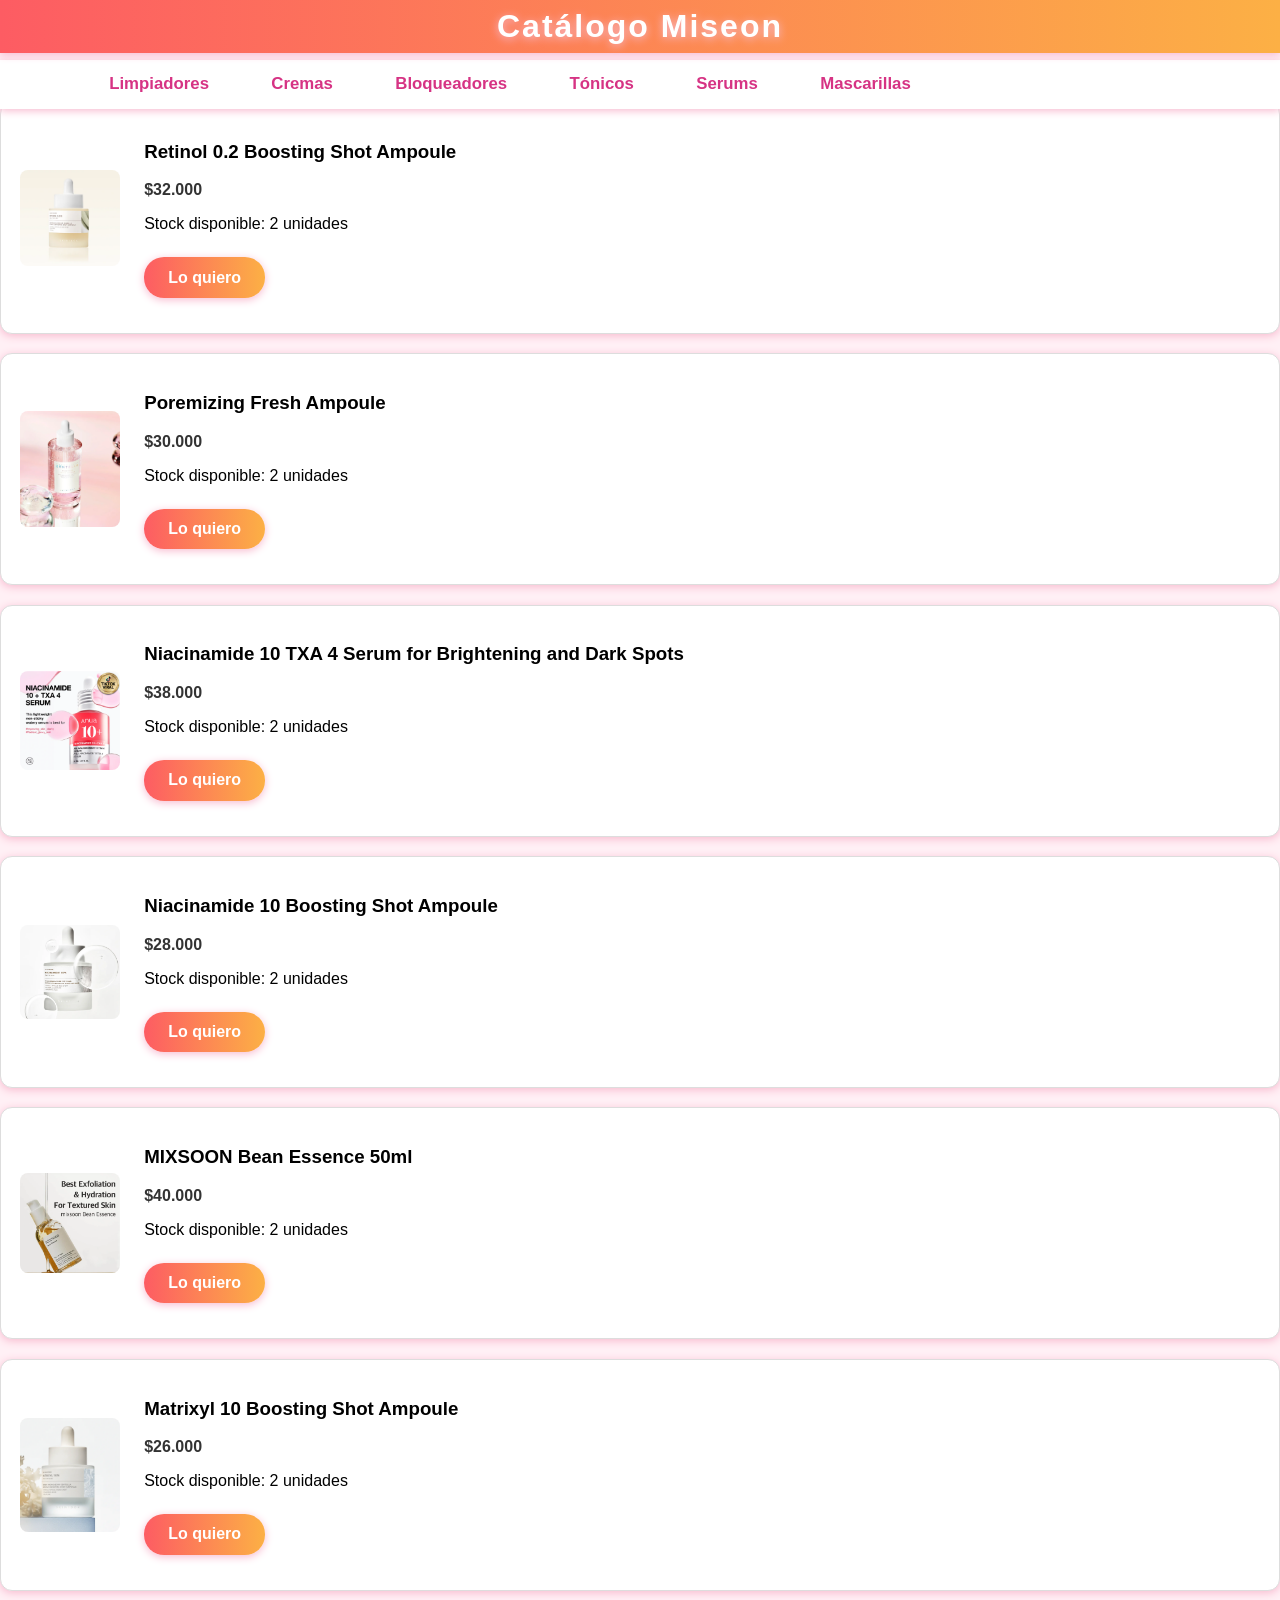
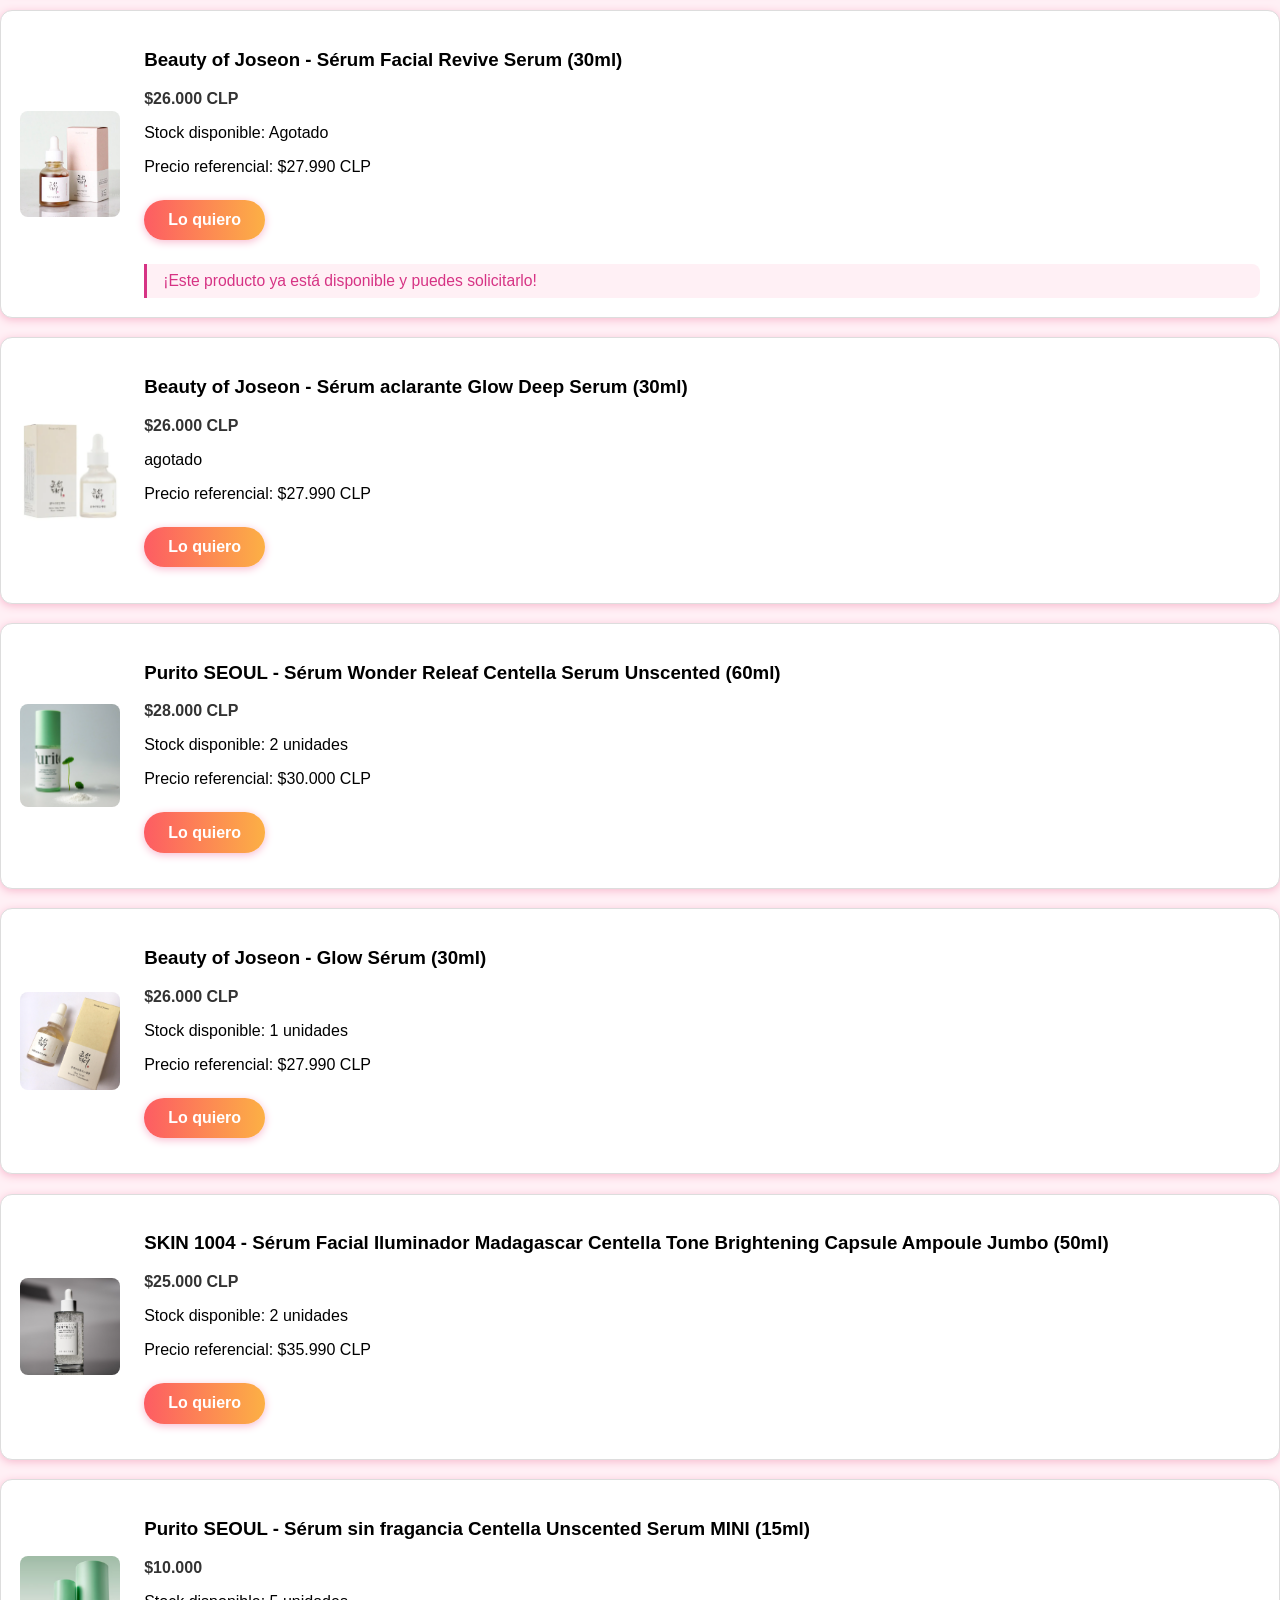
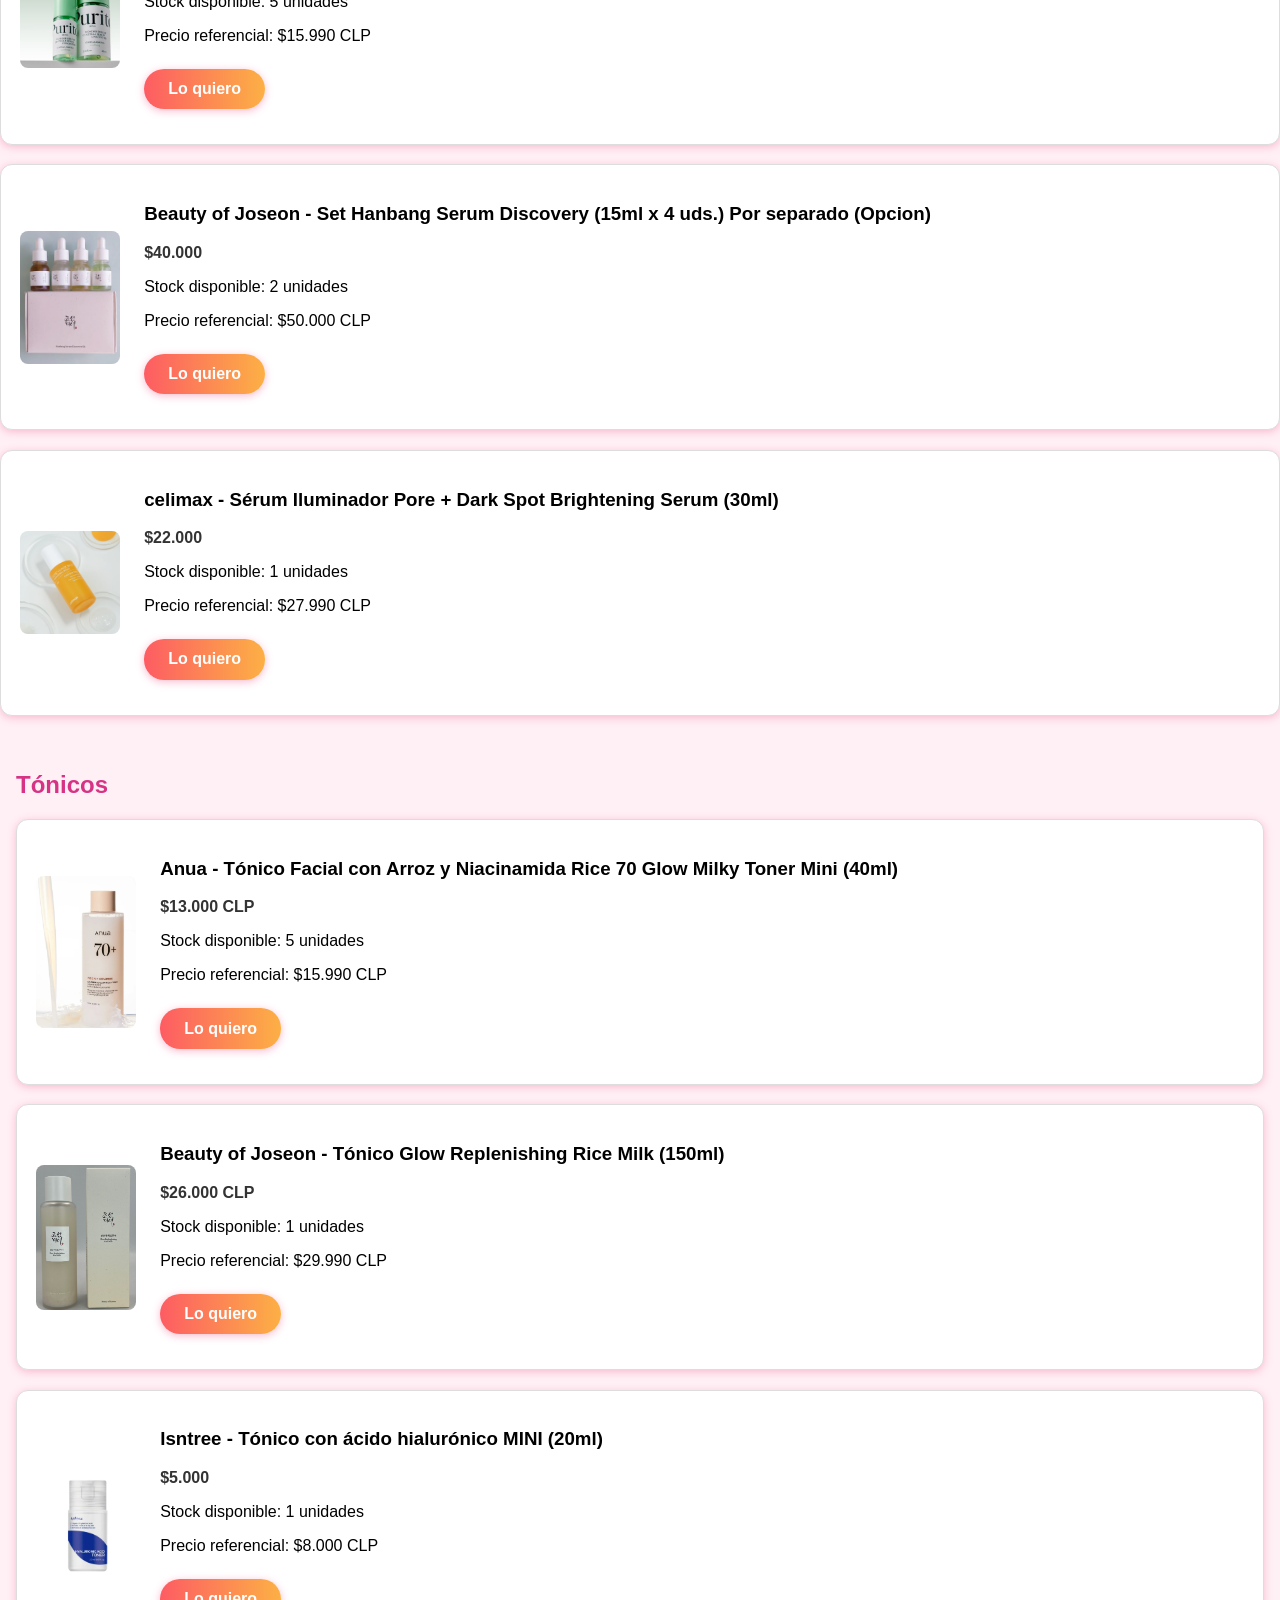
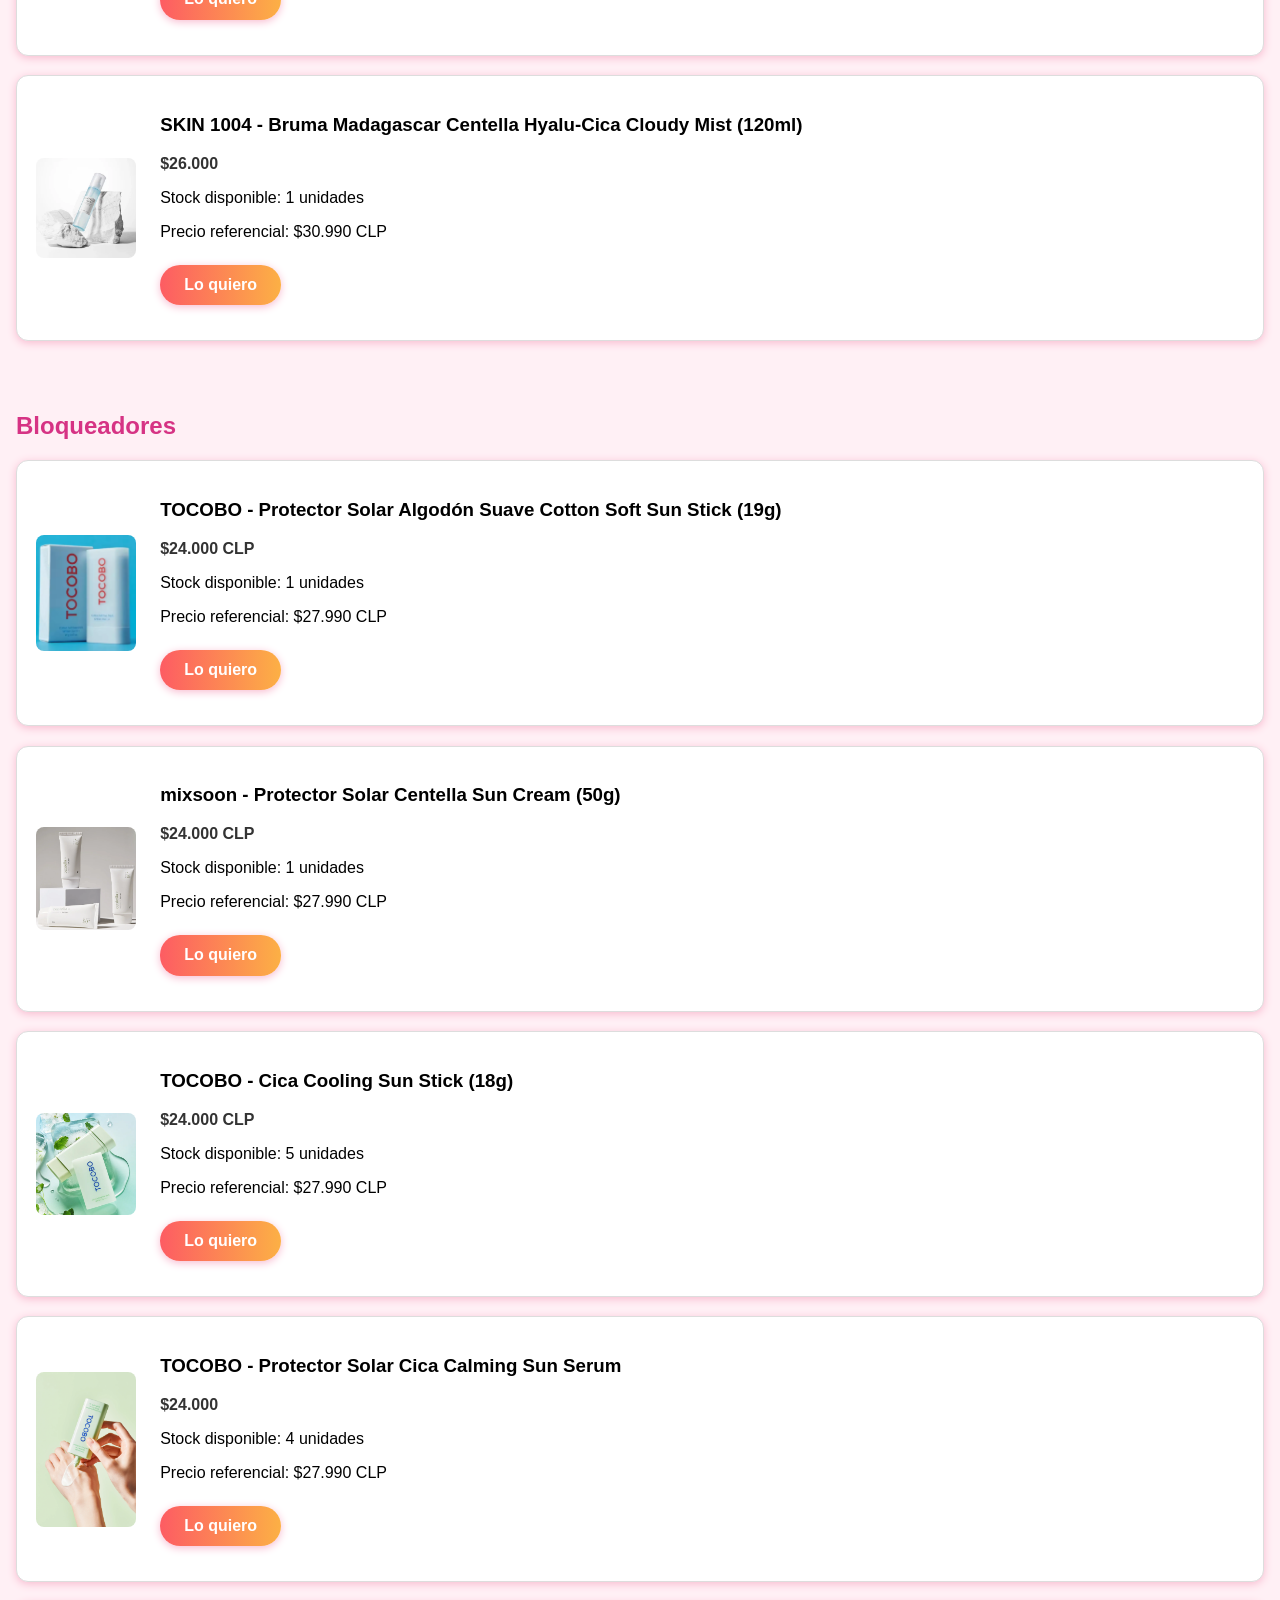
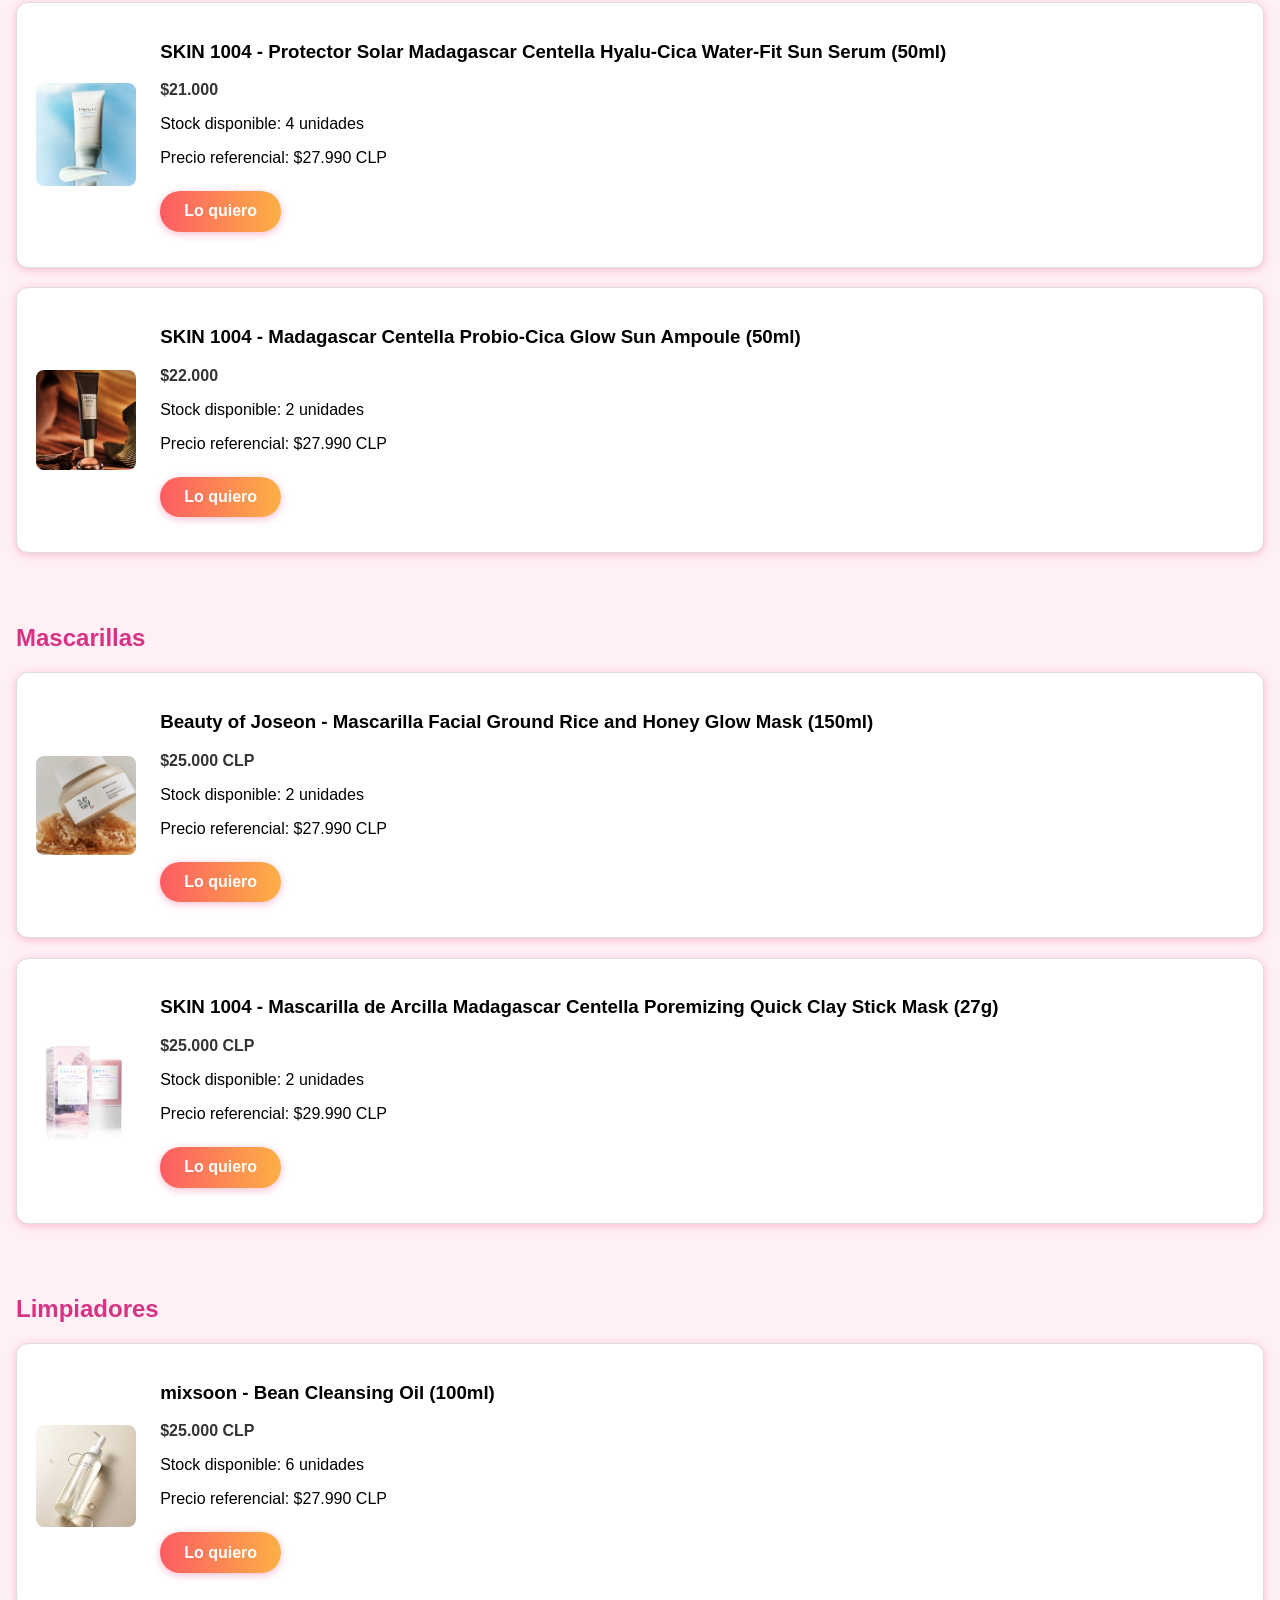
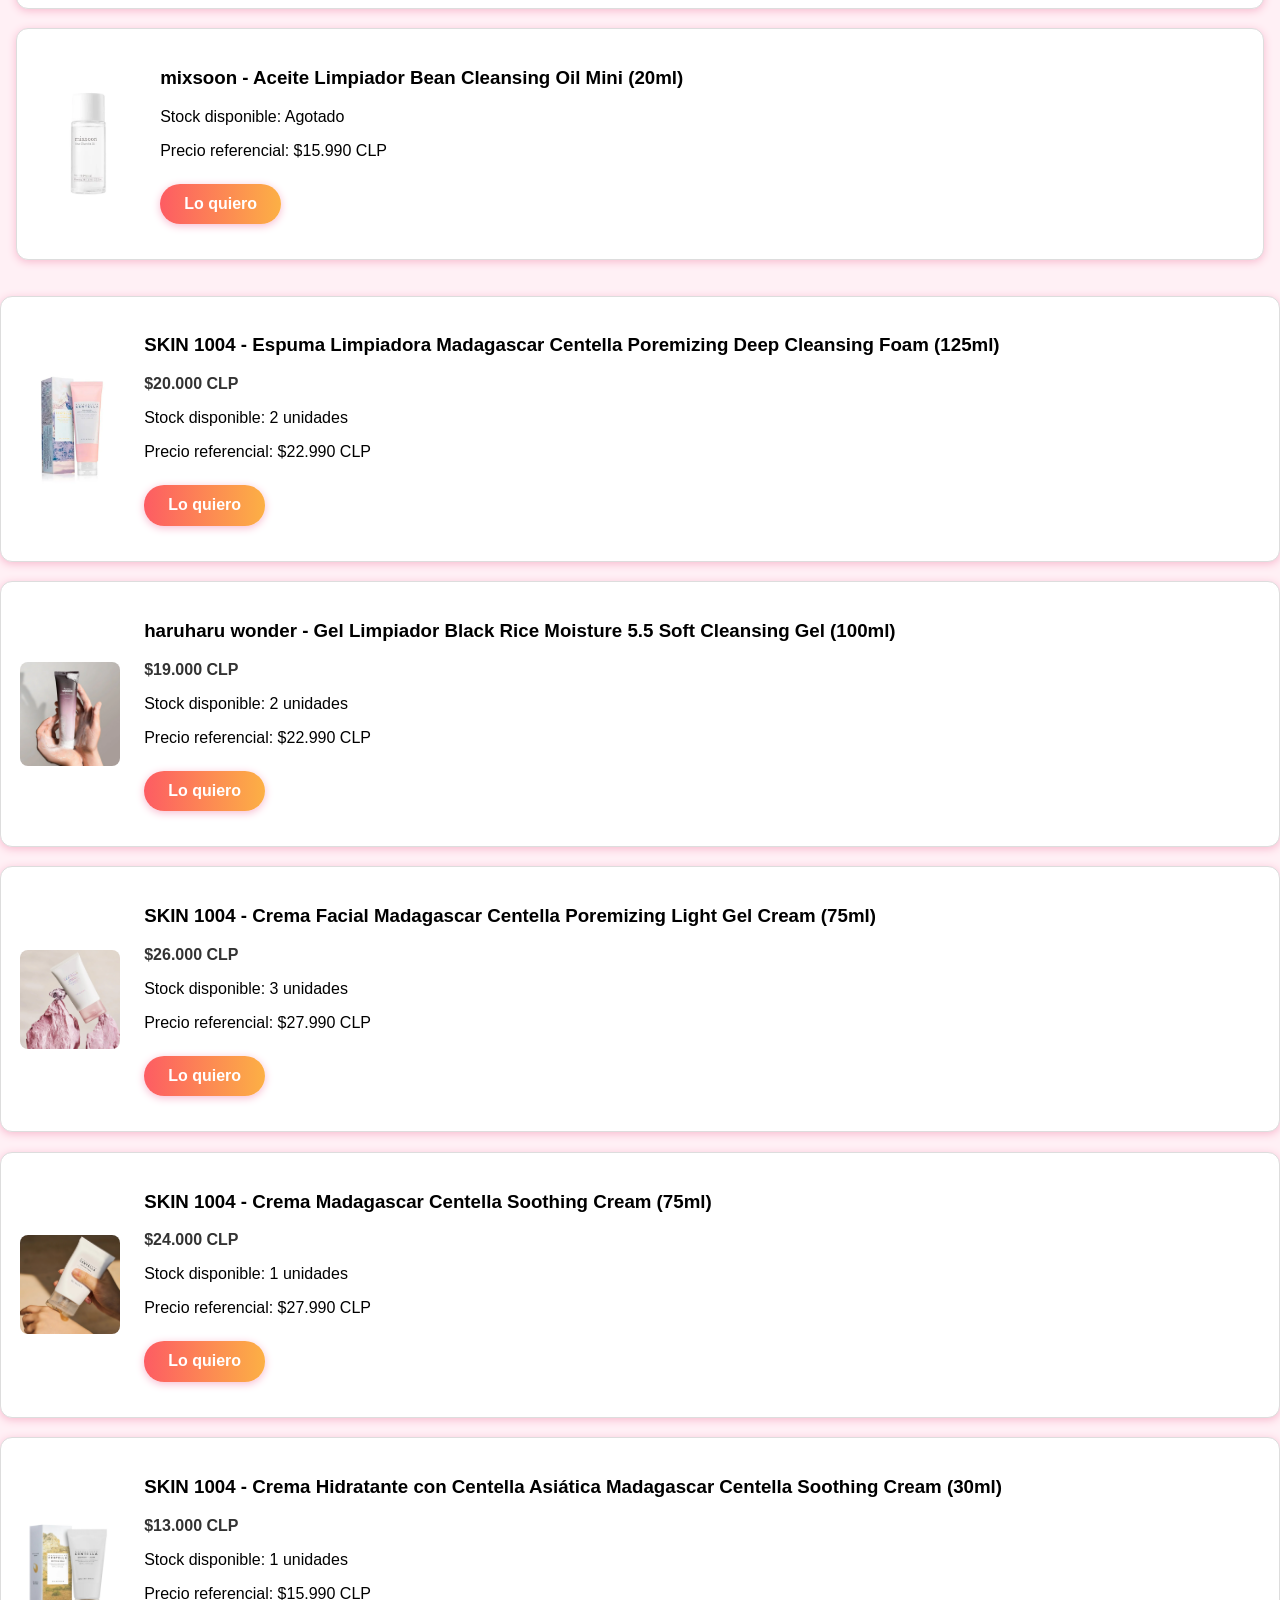
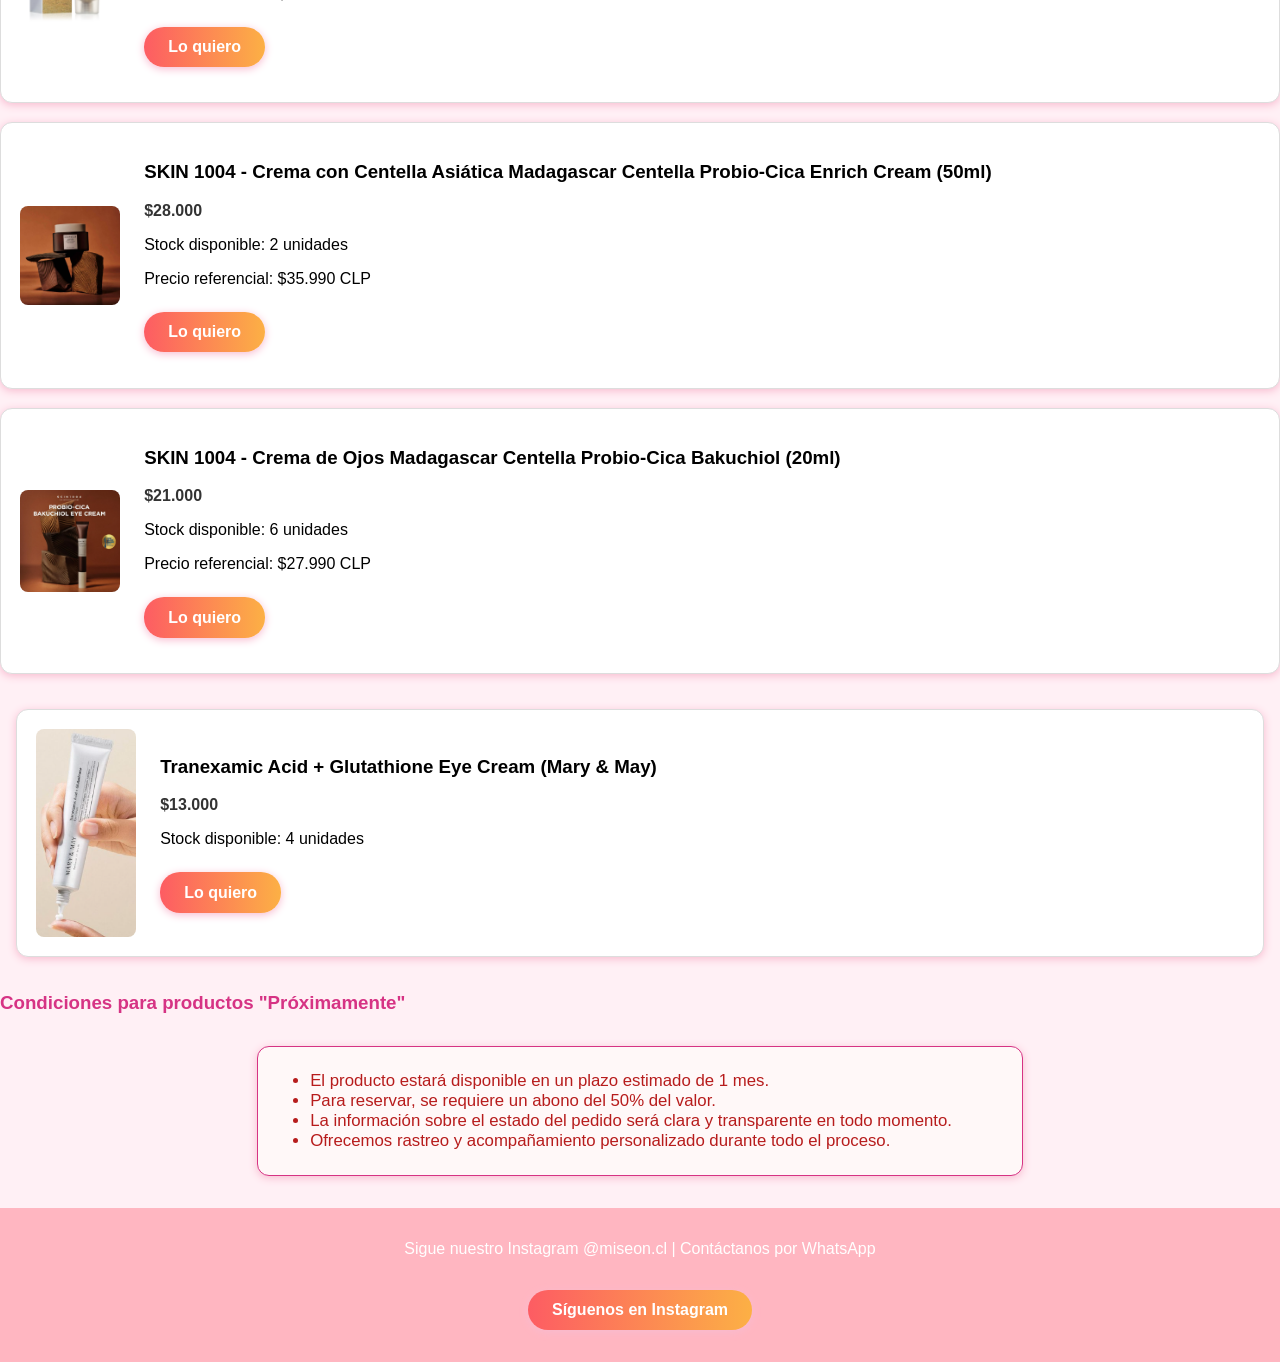
==== commit 057209b1: "Update index.html" ====
--- a/index.html
+++ b/index.html
@@ -355,7 +355,7 @@
       <div class="product-info">
         <h3>Beauty of Joseon - Glow Sérum (30ml)</h3>
         <p class="price">$26.000 CLP</p>
-        <p class="stock">1</p>
+        <p class="stock">Stock disponible: 1 unidades</p>
         <p class="ref-price">Precio referencial: $27.990 CLP</p>
         <a href="https://forms.gle/VGkPQLn8aZsT66J46?usp=pp_url&entry.123456789=Beauty%20of%20Joseon%20-%20Glow%20Sérum%20(30ml)" target="_blank"><button class="btn-instagram" style="margin-top:0.5rem;">Lo quiero</button></a>
 
@@ -418,7 +418,7 @@
       <div class="product-info">
         <h3>Anua - Tónico Facial con Arroz y Niacinamida Rice 70 Glow Milky Toner Mini (40ml)</h3>
         <p class="price">$13.000 CLP</p>
-        <p class="stock">5</p>
+        <p class="stock">Stock disponible: 5 unidades</p>
         <p class="ref-price">Precio referencial: $15.990 CLP</p>
         <a href="https://forms.gle/VGkPQLn8aZsT66J46?usp=pp_url&entry.123456789=Anua%20-%20Tónico%20Facial%20con%20Arroz%20y%20Niacinamida%20Rice%2070%20Glow%20Milky%20Toner%20Mini%20(40ml)" target="_blank"><button class="btn-instagram" style="margin-top:0.5rem;">Lo quiero</button></a>
 
@@ -429,7 +429,7 @@
       <div class="product-info">
         <h3>Beauty of Joseon - Tónico Glow Replenishing Rice Milk (150ml)</h3>
         <p class="price">$26.000 CLP</p>
-        <p class="stock">1</p>
+        <p class="stock">Stock disponible: 1 unidades</p>
         <p class="ref-price">Precio referencial: $29.990 CLP</p>
         <a href="https://forms.gle/VGkPQLn8aZsT66J46?usp=pp_url&entry.123456789=Beauty%20of%20Joseon%20-%20Tónico%20Glow%20Replenishing%20Rice%20Milk%20(150ml)" target="_blank"><button class="btn-instagram" style="margin-top:0.5rem;">Lo quiero</button></a>
 
@@ -466,7 +466,7 @@
       <div class="product-info">
         <h3>TOCOBO - Protector Solar Algodón Suave Cotton Soft Sun Stick (19g)</h3>
         <p class="price">$24.000 CLP</p>
-        <p class="stock">1</p>
+        <p class="stock">Stock disponible: 1 unidades</p>
         <p class="ref-price">Precio referencial: $27.990 CLP</p>
         <a href="https://forms.gle/VGkPQLn8aZsT66J46?usp=pp_url&entry.123456789=TOCOBO%20-%20Protector%20Solar%20Algodón%20Suave%20Cotton%20Soft%20Sun%20Stick%20(19g)" target="_blank"><button class="btn-instagram" style="margin-top:0.5rem;">Lo quiero</button></a>
 
@@ -477,7 +477,7 @@
       <div class="product-info">
         <h3>mixsoon - Protector Solar Centella Sun Cream (50g)</h3>
         <p class="price">$24.000 CLP</p>
-        <p class="stock">2</p>
+        <p class="stock">Stock disponible: 1 unidades</p>
         <p class="ref-price">Precio referencial: $27.990 CLP</p>
         <a href="https://forms.gle/VGkPQLn8aZsT66J46?usp=pp_url&entry.123456789=mixsoon%20-%20Protector%20Solar%20Centella%20Sun%20Cream%20(50g)" target="_blank"><button class="btn-instagram" style="margin-top:0.5rem;">Lo quiero</button></a>
 
@@ -488,7 +488,7 @@
       <div class="product-info">
         <h3>TOCOBO - Cica Cooling Sun Stick (18g)</h3>
         <p class="price">$24.000 CLP</p>
-        <p class="stock">5</p>
+        <p class="stock">Stock disponible: 5 unidades</p>
         <p class="ref-price">Precio referencial: $27.990 CLP</p>
         <a href="https://forms.gle/VGkPQLn8aZsT66J46?usp=pp_url&entry.123456789=TOCOBO%20-%20Cica%20Cooling%20Sun%20Stick%20(18g)" target="_blank"><button class="btn-instagram" style="margin-top:0.5rem;">Lo quiero</button></a>
 
@@ -534,7 +534,7 @@
       <div class="product-info">
         <h3>Beauty of Joseon - Mascarilla Facial Ground Rice and Honey Glow Mask (150ml)</h3>
         <p class="price">$25.000 CLP</p>
-        <p class="stock">2</p>
+        <p class="stock">Stock disponible: 2 unidades</p>
         <p class="ref-price">Precio referencial: $27.990 CLP</p>
         <a href="https://forms.gle/VGkPQLn8aZsT66J46?usp=pp_url&entry.123456789=Beauty%20of%20Joseon%20-%20Mascarilla%20Facial%20Ground%20Rice%20and%20Honey%20Glow%20Mask%20(150ml)" target="_blank"><button class="btn-instagram" style="margin-top:0.5rem;">Lo quiero</button></a>
 
@@ -559,7 +559,7 @@
       <div class="product-info">
         <h3>mixsoon - Bean Cleansing Oil (100ml)</h3>
         <p class="price">$25.000 CLP</p>
-        <p class="stock">6</p>
+        <p class="stock">Stock disponible: 6 unidades</p>
         <p class="ref-price">Precio referencial: $27.990 CLP</p>
         <a href="https://forms.gle/VGkPQLn8aZsT66J46?usp=pp_url&entry.123456789=mixsoon%20-%20Bean%20Cleansing%20Oil%20(100ml)" target="_blank"><button class="btn-instagram" style="margin-top:0.5rem;">Lo quiero</button></a>
 
@@ -689,3 +689,4 @@
 </body>
 </html>
 
+
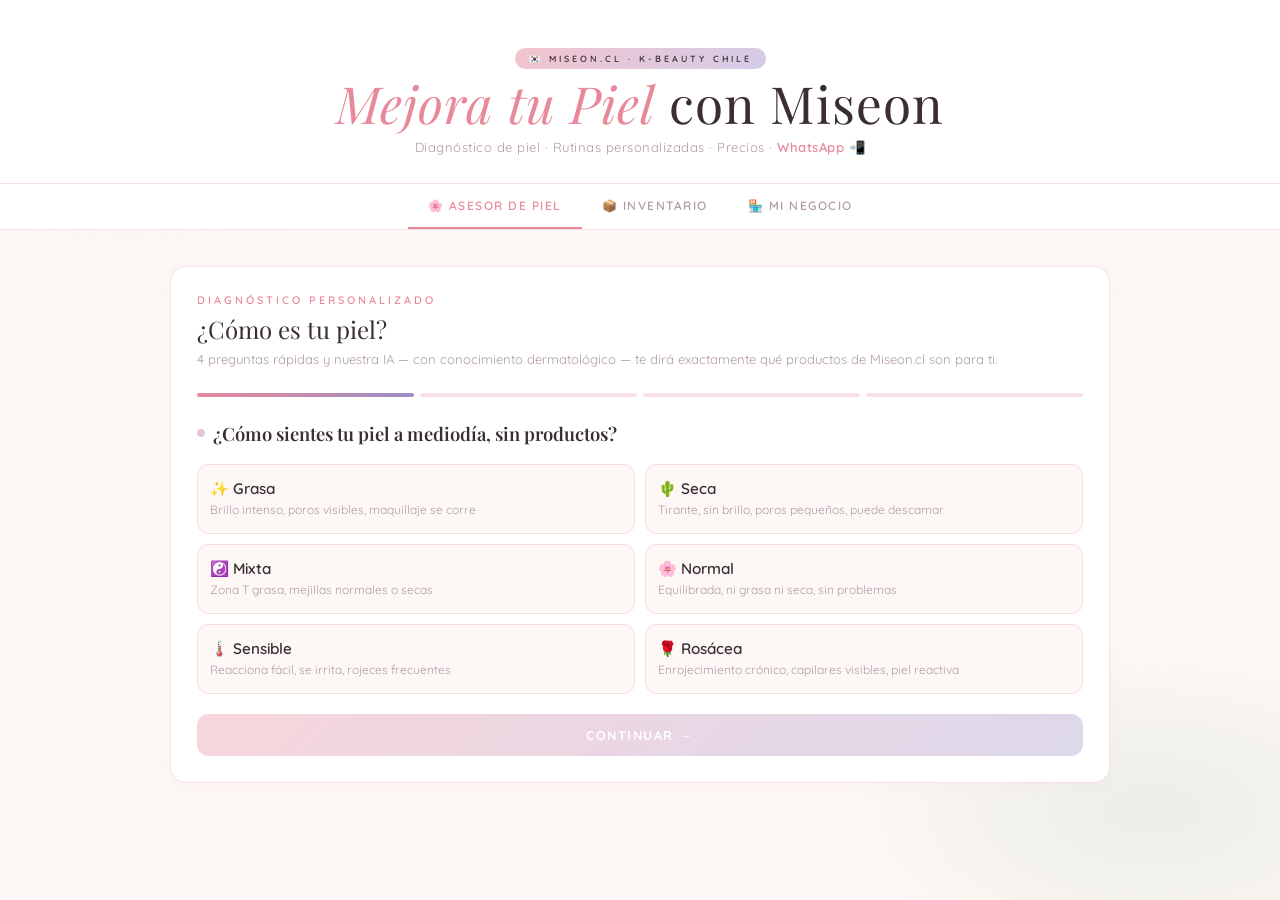
==== commit b439e13a: "Update index.html" ====
--- a/index.html
+++ b/index.html
@@ -1,692 +1,942 @@
 <!DOCTYPE html>
 <html lang="es">
 <head>
-  <meta charset="UTF-8">
-  <meta name="viewport" content="width=device-width, initial-scale=1.0">
-  <title>Catálogo Miseon</title>
-  <style>
-    body {
-      font-family: 'Segoe UI', Arial, sans-serif;
-      background-color: #fff0f5;
-      margin: 0;
-      padding: 0;
-      min-height: 100vh;
-    }
-    header {
-      background: linear-gradient(90deg, #fd5c63 0%, #fcb045 100%);
-      padding: 0.5rem 0 0.5rem 0;
-      display: flex;
-      align-items: center;
-      justify-content: center;
-      box-shadow: 0 2px 8px #f8bbd0;
-      position: sticky;
-      top: 0;
-      z-index: 10;
-    }
-    .logo-title {
-      display: flex;
-      align-items: center;
-      gap: 1rem;
-    }
-    .logo-title img {
-      height: 40px;
-      border-radius: 8px;
-      box-shadow: 0 2px 8px #f8bbd0;
-    }
-    header h1 {
-      margin: 0;
-      color: #fff;
-      font-size: 2rem;
-      letter-spacing: 2px;
-      font-weight: 700;
-      text-shadow: 0 2px 8px #f8bbd0;
-    }
-    nav {
-      background: #fff;
-      box-shadow: 0 2px 8px #f8bbd0;
-      padding: 0.2rem 0;
-      display: flex;
-      justify-content: center;
-      position: sticky;
-      top: 60px;
-      z-index: 9;
-    }
-    .nav-container {
-      width: 100%;
-      max-width: 1100px;
-      margin: 0 auto;
-      display: flex;
-      align-items: center;
-      justify-content: space-between;
-      position: relative;
-    }
-    .nav-links {
-      list-style: none;
-      margin: 0;
-      padding: 0;
-      display: flex;
-      gap: 1.5rem;
-      transition: max-height 0.3s;
-    }
-    nav a {
-      display: block;
-      padding: 0.7rem 1.2rem;
-      border-radius: 20px;
-      text-decoration: none;
-      color: #d63384;
-      font-weight: bold;
-      font-size: 1.05rem;
-      transition: background 0.2s, color 0.2s;
-    }
-    nav a:hover, nav a.active {
-      background: linear-gradient(90deg, #fd5c63 0%, #fcb045 100%);
-      color: #fff;
-      box-shadow: 0 2px 8px #f8bbd0;
-    }
-    .nav-toggle {
-      display: none;
-      flex-direction: column;
-      justify-content: center;
-      align-items: center;
-      width: 40px;
-      height: 40px;
-      background: none;
-      border: none;
-      cursor: pointer;
-      z-index: 20;
-    }
-    .nav-toggle span {
-      display: block;
-      width: 28px;
-      height: 4px;
-      margin: 4px 0;
-      background: #d63384;
-      border-radius: 2px;
-      transition: 0.3s;
-    }
-    @media (max-width: 800px) {
-      .nav-container {
-        flex-direction: row;
-        padding: 0 1rem;
-      }
-      .nav-links {
-        flex-direction: column;
-        gap: 0;
-        background: #fff;
-        position: absolute;
-        top: 100%;
-        left: 0;
-        width: 100%;
-        max-height: 0;
-        overflow: hidden;
-        box-shadow: 0 2px 8px #f8bbd0;
-      }
-      .nav-links.open {
-        max-height: 400px;
-        border-radius: 0 0 12px 12px;
-        padding-bottom: 0.5rem;
-      }
-      .nav-links li {
-        border-bottom: 1px solid #f8bbd0;
-      }
-      .nav-toggle {
-        display: flex;
-      }
-    }
-    .section {
-      padding: 1rem;
-    }
-    .section h2 {
-      color: #d63384;
-    }
-    .product {
-      background-color: #fff;
-      border: 1px solid #ddd;
-      border-radius: 12px;
-      box-shadow: 0 2px 8px #f8bbd0;
-      padding: 1.2rem;
-      margin-bottom: 1.2rem;
-      display: flex;
-      gap: 1.5rem;
-      align-items: center;
-      transition: box-shadow 0.2s;
-    }
-    .product:hover {
-      box-shadow: 0 4px 16px #f06292;
-    }
-    .product-info {
-      flex: 1;
-    }
-    .product-desc {
-      color: #d63384;
-      font-size: 0.98rem;
-      margin-top: 0.5rem;
-      background: #fff0f5;
-      border-left: 3px solid #d63384;
-      padding: 0.5rem 1rem;
-      border-radius: 0 8px 8px 0;
-    }
-    .proximamente {
-      opacity: 0.7;
-      background: #ffe4e1;
-      border: 1.5px dashed #d63384;
-      box-shadow: none;
-    }
-    .proximamente .product-desc {
-      color: #b71c1c;
-      background: #fff8f8;
-      border-left: 3px solid #b71c1c;
-    }
-    .proximamente h3 {
-      color: #b71c1c;
-    }
-    .proximamente .price {
-      color: #b71c1c;
-    }
-    .proximamente .stock {
-      color: #b71c1c;
-    }
-    .proximamente .ref-price {
-      color: #b71c1c;
-    }
-    .btn-instagram {
-      background: linear-gradient(90deg, #fd5c63 0%, #fcb045 100%);
-      color: #fff;
-      border: none;
-      border-radius: 20px;
-      padding: 0.7rem 1.5rem;
-      font-size: 1rem;
-      font-weight: bold;
-      margin: 1rem 0;
-      cursor: pointer;
-      box-shadow: 0 2px 8px #f8bbd0;
-      transition: background 0.2s;
-    }
-    .btn-instagram:hover {
-      background: linear-gradient(90deg, #fcb045 0%, #fd5c63 100%);
-    }
-    .condiciones {
-      background: #fff8f8;
-      border: 1.5px solid #d63384;
-      border-radius: 12px;
-      margin: 2rem auto 1rem auto;
-      max-width: 700px;
-      padding: 1.5rem 2rem;
-      color: #b71c1c;
-      font-size: 1.05rem;
-      box-shadow: 0 2px 8px #f8bbd0;
-    }
-    .product img {
-      max-width: 100px;
-      border-radius: 8px;
-      display: block;
-    }
-    .price {
-      color: #333;
-      font-weight: bold;
-    }
-    footer {
-      background-color: #ffb6c1;
-      color: white;
-      text-align: center;
-      padding: 1rem;
-      margin-top: 2rem;
-    }
-  </style>
+<meta charset="UTF-8">
+<meta name="viewport" content="width=device-width, initial-scale=1.0">
+<title>Miseon.cl — K-Beauty Chile</title>
+<link href="https://fonts.googleapis.com/css2?family=Playfair+Display:ital,wght@0,400;0,600;1,400&family=Quicksand:wght@300;400;500;600&display=swap" rel="stylesheet">
+<style>
+:root {
+  --bg: #fdf8f5;
+  --bg2: #fef4f4;
+  --white: #ffffff;
+  --blush: #f2c4ce;
+  --blush2: #fad9df;
+  --blush-deep: #e8899a;
+  --sage: #a8c5b5;
+  --sage-deep: #6fa68a;
+  --peach: #f7d4b5;
+  --peach-deep: #e8a87c;
+  --lavender: #d4cce8;
+  --lav-deep: #9b8ec4;
+  --text: #3a2d35;
+  --mid: #7a6470;
+  --soft: #b09aa8;
+  --border: rgba(242,196,206,0.5);
+  --border2: rgba(168,197,181,0.4);
+  --gold: #d4a0a8;
+}
+*{box-sizing:border-box;margin:0;padding:0;}
+html{scroll-behavior:smooth;}
+body{
+  background:var(--bg);
+  color:var(--text);
+  font-family:'Quicksand',sans-serif;
+  font-weight:400;
+  min-height:100vh;
+}
+
+/* ── DECORATIVE BG ── */
+body::before{
+  content:'';
+  position:fixed;inset:0;
+  background:
+    radial-gradient(ellipse 50% 40% at 10% 5%, rgba(242,196,206,0.25) 0%, transparent 60%),
+    radial-gradient(ellipse 40% 30% at 90% 90%, rgba(168,197,181,0.2) 0%, transparent 60%),
+    radial-gradient(ellipse 30% 25% at 80% 10%, rgba(212,204,232,0.2) 0%, transparent 60%);
+  pointer-events:none;z-index:0;
+}
+
+/* ── HEADER ── */
+header{
+  text-align:center;
+  padding:48px 24px 28px;
+  background:var(--white);
+  border-bottom:1px solid var(--border);
+  position:relative;z-index:1;
+}
+.logo-top{
+  display:flex;align-items:center;justify-content:center;gap:8px;
+  margin-bottom:6px;
+}
+.logo-pill{
+  background:linear-gradient(135deg,var(--blush),var(--lavender));
+  color:var(--text);
+  font-size:9px;letter-spacing:3px;text-transform:uppercase;
+  padding:5px 14px;border-radius:20px;font-weight:600;
+}
+h1{
+  font-family:'Playfair Display',serif;
+  font-size:clamp(2rem,5vw,3.2rem);
+  font-weight:400;color:var(--text);
+  letter-spacing:1px;line-height:1.1;
+}
+h1 span{color:var(--blush-deep);font-style:italic;}
+.header-sub{
+  font-size:0.82rem;color:var(--soft);
+  margin-top:8px;letter-spacing:0.5px;
+}
+.header-sub a{color:var(--blush-deep);text-decoration:none;font-weight:600;}
+/* cherry blossom deco */
+.petals{
+  position:absolute;top:0;left:0;right:0;bottom:0;
+  pointer-events:none;overflow:hidden;
+}
+.petal{
+  position:absolute;font-size:1.1rem;opacity:0.18;
+  animation:fall linear infinite;
+}
+@keyframes fall{from{transform:translateY(-20px) rotate(0deg);}to{transform:translateY(120px) rotate(360deg);opacity:0;}}
+
+/* ── TABS ── */
+.tabs{
+  display:flex;justify-content:center;
+  background:var(--white);border-bottom:1px solid var(--border);
+  padding:0 16px;position:sticky;top:0;z-index:50;
+  overflow-x:auto;
+}
+.tab{
+  padding:14px 20px;font-size:0.75rem;letter-spacing:1.5px;
+  text-transform:uppercase;color:var(--soft);cursor:pointer;
+  border-bottom:2px solid transparent;transition:all 0.2s;
+  white-space:nowrap;font-weight:600;
+}
+.tab.active{color:var(--blush-deep);border-bottom-color:var(--blush-deep);}
+.tab:hover{color:var(--text);}
+
+/* ── SECTIONS ── */
+.section{display:none;padding:36px 20px 80px;max-width:980px;margin:0 auto;position:relative;z-index:1;}
+.section.active{display:block;animation:fadeUp 0.45s ease both;}
+@keyframes fadeUp{from{opacity:0;transform:translateY(14px);}to{opacity:1;transform:none;}}
+
+/* ── CARDS ── */
+.card{
+  background:var(--white);
+  border:1px solid var(--border);
+  border-radius:16px;padding:26px;
+  margin-bottom:18px;
+  box-shadow:0 2px 16px rgba(242,196,206,0.12);
+}
+.card-title{
+  font-family:'Playfair Display',serif;
+  font-size:1.15rem;font-weight:600;color:var(--text);
+  margin-bottom:18px;display:flex;align-items:center;gap:8px;
+}
+.card-title .bubble{
+  width:8px;height:8px;border-radius:50%;
+  background:linear-gradient(135deg,var(--blush),var(--lavender));
+  flex-shrink:0;
+}
+
+/* ── EYEBROW / HEADINGS ── */
+.eyebrow{
+  font-size:0.68rem;letter-spacing:3px;text-transform:uppercase;
+  color:var(--blush-deep);margin-bottom:6px;font-weight:600;
+}
+.section-h{
+  font-family:'Playfair Display',serif;
+  font-size:1.5rem;font-weight:400;color:var(--text);
+  margin-bottom:4px;
+}
+.section-sub{font-size:0.82rem;color:var(--soft);margin-bottom:22px;line-height:1.65;}
+
+/* ── FORM ── */
+label{
+  display:block;font-size:0.7rem;letter-spacing:1.5px;text-transform:uppercase;
+  color:var(--soft);margin-bottom:5px;margin-top:14px;font-weight:600;
+}
+label:first-of-type{margin-top:0;}
+input[type=number],select{
+  width:100%;background:var(--bg);border:1.5px solid var(--border);
+  border-radius:10px;color:var(--text);font-size:0.92rem;
+  font-family:'Quicksand',sans-serif;padding:10px 14px;transition:border 0.2s;
+}
+input[type=number]:focus,select:focus{outline:none;border-color:var(--blush-deep);background:var(--white);}
+input[type=range]{width:100%;accent-color:var(--blush-deep);margin-top:4px;}
+
+/* ── GRID ── */
+.grid2{display:grid;grid-template-columns:1fr 1fr;gap:18px;}
+.grid3{display:grid;grid-template-columns:repeat(3,1fr);gap:12px;}
+@media(max-width:620px){.grid2,.grid3{grid-template-columns:1fr;}}
+
+/* ── RESULT BOXES ── */
+.result-box{
+  background:var(--bg);border:1.5px solid var(--border);
+  border-radius:12px;padding:16px;text-align:center;
+}
+.result-box .rl{font-size:0.63rem;letter-spacing:2px;text-transform:uppercase;color:var(--soft);margin-bottom:8px;font-weight:600;}
+.result-box .rv{font-family:'Playfair Display',serif;font-size:1.5rem;color:var(--text);}
+.result-box.box-blush{background:linear-gradient(135deg,#fff0f2,#fce4e8);border-color:var(--blush);}
+.result-box.box-blush .rv{color:var(--blush-deep);}
+.result-box.box-sage .rv{color:var(--sage-deep);}
+.result-box.box-lav .rv{color:var(--lav-deep);}
+
+/* ── SHIP TOGGLE ── */
+.ship-toggle{display:flex;gap:8px;margin-top:6px;}
+.ship-btn{
+  flex:1;padding:9px 8px;border-radius:10px;
+  border:1.5px solid var(--border);background:var(--bg);
+  color:var(--soft);cursor:pointer;font-size:0.78rem;
+  font-family:'Quicksand',sans-serif;font-weight:600;
+  transition:all 0.2s;text-align:center;
+}
+.ship-btn.active{
+  background:linear-gradient(135deg,var(--blush2),var(--lavender));
+  color:var(--text);border-color:var(--blush);
+}
+
+/* ── BREAKDOWN BAR ── */
+.bbar{display:flex;height:7px;border-radius:10px;overflow:hidden;margin-top:16px;gap:2px;}
+.bseg{height:100%;border-radius:4px;transition:width 0.4s;}
+.blegend{display:flex;gap:14px;flex-wrap:wrap;margin-top:8px;font-size:0.7rem;color:var(--soft);}
+.ldot{width:8px;height:8px;border-radius:50%;display:inline-block;margin-right:5px;vertical-align:middle;}
+
+/* ── RECOM ── */
+.recom{
+  margin-top:16px;padding:14px 16px;
+  background:linear-gradient(135deg,#fff8f9,#f8f4ff);
+  border-left:3px solid var(--blush-deep);
+  border-radius:0 10px 10px 0;
+  font-size:0.85rem;line-height:1.7;color:var(--mid);
+}
+
+/* ── QUIZ ── */
+.qprogress{display:flex;gap:6px;margin-bottom:24px;}
+.qpdot{height:4px;border-radius:10px;flex:1;background:var(--border);transition:background 0.3s;}
+.qpdot.done{background:linear-gradient(90deg,var(--blush-deep),var(--lav-deep));}
+
+.skin-options{display:grid;grid-template-columns:repeat(2,1fr);gap:10px;margin-top:12px;}
+@media(max-width:400px){.skin-options{grid-template-columns:1fr;}}
+.skin-opt{
+  border:1.5px solid var(--border);border-radius:12px;
+  padding:14px 12px;cursor:pointer;transition:all 0.2s;background:var(--bg);
+}
+.skin-opt:hover{border-color:var(--blush-deep);background:var(--bg2);}
+.skin-opt.selected{
+  border-color:var(--blush-deep);
+  background:linear-gradient(135deg,#fff0f3,#f8f4ff);
+  box-shadow:0 2px 10px rgba(232,137,154,0.15);
+}
+.opt-title{font-size:0.95rem;font-weight:600;color:var(--text);margin-bottom:3px;}
+.opt-desc{font-size:0.75rem;color:var(--soft);line-height:1.5;}
+
+.btn-primary{
+  display:block;width:100%;margin-top:20px;
+  padding:13px 24px;
+  background:linear-gradient(135deg,var(--blush-deep),var(--lav-deep));
+  color:white;font-family:'Quicksand',sans-serif;
+  font-size:0.8rem;letter-spacing:1.5px;text-transform:uppercase;
+  border:none;border-radius:12px;cursor:pointer;font-weight:700;
+  transition:opacity 0.2s;box-shadow:0 4px 16px rgba(232,137,154,0.3);
+}
+.btn-primary:hover{opacity:0.9;}
+.btn-primary:disabled{opacity:0.35;cursor:not-allowed;box-shadow:none;}
+.btn-ghost{
+  display:block;width:100%;margin-top:10px;
+  padding:11px 24px;background:transparent;
+  color:var(--soft);font-family:'Quicksand',sans-serif;
+  font-size:0.78rem;letter-spacing:1.5px;text-transform:uppercase;
+  border:1.5px solid var(--border);border-radius:12px;cursor:pointer;font-weight:600;
+  transition:all 0.2s;
+}
+.btn-ghost:hover{border-color:var(--blush);color:var(--text);}
+
+/* ── AI LOADING ── */
+.ai-loading{
+  text-align:center;padding:50px 20px;
+  font-family:'Playfair Display',serif;font-style:italic;
+  font-size:1.1rem;color:var(--soft);
+}
+.spinner{
+  width:40px;height:40px;border-radius:50%;
+  border:3px solid var(--border);border-top-color:var(--blush-deep);
+  animation:spin 0.9s linear infinite;margin:0 auto 16px;
+}
+@keyframes spin{to{transform:rotate(360deg);}}
+
+/* ── SKIN PROFILE ── */
+.skin-profile{
+  display:flex;align-items:center;gap:16px;
+  padding:20px 22px;
+  background:linear-gradient(135deg,#fff0f3,#f4f0ff,#f0faf5);
+  border:1.5px solid var(--blush);border-radius:16px;margin-bottom:18px;
+}
+.skin-emoji-wrap{
+  width:58px;height:58px;border-radius:50%;flex-shrink:0;
+  background:linear-gradient(135deg,var(--blush2),var(--lavender));
+  display:flex;align-items:center;justify-content:center;font-size:1.6rem;
+}
+.skin-profile h2{font-family:'Playfair Display',serif;font-size:1.3rem;font-weight:600;color:var(--text);}
+.skin-profile p{font-size:0.8rem;color:var(--mid);margin-top:3px;line-height:1.55;}
+
+/* ── PRODUCT CARDS ── */
+.prod-grid{
+  display:grid;
+  grid-template-columns:repeat(auto-fill,minmax(240px,1fr));
+  gap:13px;margin-top:6px;
+}
+.prod-card{
+  background:var(--white);border:1.5px solid var(--border);
+  border-radius:14px;padding:16px;transition:all 0.2s;
+}
+.prod-card:hover{border-color:var(--blush-deep);transform:translateY(-2px);box-shadow:0 6px 20px rgba(242,196,206,0.2);}
+.prod-badge{
+  display:inline-block;font-size:0.62rem;letter-spacing:1.5px;text-transform:uppercase;
+  padding:3px 10px;border-radius:20px;margin-bottom:9px;font-weight:600;
+}
+.b-clean{background:#fce8ed;color:#c46070;}
+.b-toner{background:#e8f0fc;color:#4a70c4;}
+.b-serum{background:#fce8f8;color:#b450a8;}
+.b-cream{background:#fef0e0;color:#c47830;}
+.b-sun{background:#fefce0;color:#9a9010;}
+.b-eye{background:#f0e8fc;color:#7850c4;}
+.b-mask{background:#e8fce8;color:#30a430;}
+
+.prod-name{font-size:0.88rem;font-weight:600;color:var(--text);margin-bottom:5px;line-height:1.35;}
+.prod-why{
+  font-size:0.75rem;color:var(--sage-deep);
+  background:#f0faf5;border-radius:8px;padding:8px 10px;
+  line-height:1.55;margin-bottom:10px;border-left:2px solid var(--sage);
+}
+.prod-footer{
+  display:flex;align-items:center;justify-content:space-between;
+  border-top:1px solid var(--border);padding-top:9px;
+}
+.prod-price{font-family:'Playfair Display',serif;font-size:1.15rem;color:var(--blush-deep);}
+.priority-label{font-size:0.62rem;letter-spacing:1px;text-transform:uppercase;font-weight:600;}
+.p-esencial{color:var(--blush-deep);}
+.p-recomendado{color:var(--lav-deep);}
+.p-complementario{color:var(--sage-deep);}
+
+/* ── ROUTINE ── */
+.routine-step{display:flex;gap:12px;padding:12px 0;border-bottom:1px solid var(--border);}
+.routine-step:last-child{border-bottom:none;}
+.step-circle{
+  width:28px;height:28px;border-radius:50%;flex-shrink:0;
+  background:linear-gradient(135deg,var(--blush2),var(--lavender));
+  display:flex;align-items:center;justify-content:center;
+  font-size:0.72rem;font-weight:700;color:var(--text);margin-top:1px;
+}
+.step-type{font-size:0.63rem;letter-spacing:2px;text-transform:uppercase;color:var(--blush-deep);margin-bottom:2px;font-weight:600;}
+.step-prod{font-size:0.88rem;font-weight:600;color:var(--text);}
+.step-tip{font-size:0.75rem;color:var(--soft);margin-top:3px;line-height:1.5;}
+
+/* ── DERM NOTE ── */
+.derm-box{font-size:0.85rem;color:var(--mid);line-height:1.8;}
+.warn-box{
+  margin-top:12px;padding:10px 14px;
+  background:#fff5f6;border-left:3px solid var(--blush-deep);
+  border-radius:0 8px 8px 0;font-size:0.82rem;color:var(--blush-deep);
+}
+
+/* ── BUSINESS SECTION ── */
+.biz-grid{display:grid;grid-template-columns:1fr 1fr;gap:16px;}
+@media(max-width:600px){.biz-grid{grid-template-columns:1fr;}}
+.biz-card{
+  background:linear-gradient(135deg,#fff0f3,#f8f4ff);
+  border:1.5px solid var(--blush);border-radius:14px;padding:20px;
+}
+.biz-card h3{
+  font-family:'Playfair Display',serif;font-size:1rem;
+  color:var(--text);margin-bottom:10px;
+}
+.copy-box{
+  background:var(--white);border:1px solid var(--border);
+  border-radius:10px;padding:12px;font-size:0.78rem;
+  color:var(--mid);line-height:1.7;white-space:pre-wrap;
+  font-family:'Quicksand',sans-serif;margin-bottom:10px;
+  max-height:160px;overflow-y:auto;
+}
+.btn-copy{
+  display:block;width:100%;padding:9px;
+  background:linear-gradient(135deg,var(--blush-deep),var(--lav-deep));
+  color:white;border:none;border-radius:10px;cursor:pointer;
+  font-family:'Quicksand',sans-serif;font-size:0.75rem;
+  letter-spacing:1px;text-transform:uppercase;font-weight:700;
+  transition:opacity 0.2s;
+}
+.btn-copy:hover{opacity:0.88;}
+.btn-copy.copied{background:linear-gradient(135deg,var(--sage-deep),var(--sage));}
+
+.info-pill{
+  display:inline-flex;align-items:center;gap:6px;
+  background:var(--white);border:1px solid var(--border);
+  border-radius:20px;padding:6px 14px;font-size:0.78rem;
+  color:var(--mid);margin:4px;font-weight:500;
+}
+.info-pill .dot-pill{
+  width:7px;height:7px;border-radius:50%;
+  background:linear-gradient(135deg,var(--blush-deep),var(--lav-deep));
+}
+
+/* ── INVENTORY TAB ── */
+.inv-section{margin-bottom:8px;}
+.inv-header{
+  display:flex;align-items:center;gap:10px;
+  font-size:0.85rem;font-weight:700;color:var(--text);
+  padding:12px 0 8px;border-bottom:1px solid var(--border);
+  margin-bottom:10px;text-transform:uppercase;letter-spacing:1px;
+}
+
+/* ── TABLE ── */
+.table-wrap{overflow-x:auto;margin-top:8px;}
+table{width:100%;border-collapse:collapse;font-size:0.8rem;}
+th{color:var(--soft);font-size:0.63rem;letter-spacing:2px;text-transform:uppercase;
+  padding:8px 10px;text-align:left;border-bottom:1px solid var(--border);font-weight:600;}
+td{padding:10px;border-bottom:1px solid rgba(242,196,206,0.15);}
+tr:hover td{background:var(--bg2);}
+.btn-add-row{
+  margin-top:10px;background:none;
+  border:1.5px dashed var(--blush);color:var(--blush-deep);
+  border-radius:10px;padding:9px 18px;cursor:pointer;
+  font-family:'Quicksand',sans-serif;font-size:0.75rem;
+  transition:all 0.2s;width:100%;letter-spacing:1px;font-weight:600;
+}
+.btn-add-row:hover{background:var(--bg2);}
+.btn-del-row{background:none;border:none;color:var(--border);cursor:pointer;font-size:0.9rem;transition:color 0.2s;}
+.btn-del-row:hover{color:var(--blush-deep);}
+
+/* ── RATE BAR ── */
+.rate-bar{
+  display:flex;align-items:center;justify-content:center;gap:10px;
+  background:var(--white);border:1.5px solid var(--border);
+  border-radius:12px;padding:12px 20px;margin-bottom:22px;
+  font-size:0.8rem;flex-wrap:wrap;
+}
+.rate-bar span{color:var(--soft);}
+.rate-input{
+  background:var(--bg);border:1.5px solid var(--blush);
+  border-radius:8px;color:var(--blush-deep);font-size:0.95rem;
+  font-weight:600;padding:4px 10px;width:86px;text-align:center;
+  font-family:'Quicksand',sans-serif;
+}
+.rate-input:focus{outline:none;border-color:var(--blush-deep);}
+
+.note{font-size:0.73rem;color:var(--soft);margin-top:10px;line-height:1.6;}
+</style>
 </head>
 <body>
-  <header>
-    <div class="logo-title">
-      <!-- Si tienes un logo, reemplaza el src por la ruta de tu logo -->
-      <!-- <img src="Img/skincare/Logotipo.png" alt="Logo Miseon"> -->
-      <h1>Catálogo Miseon</h1>
-    </div>
-  </header>
-  <nav>
-    <div class="nav-container">
-      <button class="nav-toggle" aria-label="Abrir menú" onclick="document.querySelector('.nav-links').classList.toggle('open')">
-        <span></span>
-        <span></span>
-        <span></span>
-      </button>
-      <ul class="nav-links">
-        <li><a href="#limpiadores">Limpiadores</a></li>
-        <li><a href="#cremas">Cremas</a></li>
-        <li><a href="#bloqueadores">Bloqueadores</a></li>
-        <li><a href="#tonicos">Tónicos</a></li>
-        <li><a href="#serums">Serums</a></li>
-        <li><a href="#mascarillas">Mascarillas</a></li>
-      </ul>
-    </div>
-  </nav>
-
-
-    <div class="product">
-      <img src="Img/skincare/Retinol 0.2 Boosting Shot Ampoule.png" alt="Retinol 0.2 Boosting Shot Ampoule">
-      <div class="product-info">
-        <h3>Retinol 0.2 Boosting Shot Ampoule</h3>
-        <p class="price">$32.000</p>
-        <p class="stock">Stock disponible: 2 unidades</p>
-        <a href="https://forms.gle/VGkPQLn8aZsT66J46?usp=pp_url&entry.123456789=Retinol%200.2%20Boosting%20Shot%20Ampoule" target="_blank"><button class="btn-instagram" style="margin-top:0.5rem;">Lo quiero</button></a>
+
+<!-- Petals deco -->
+<div class="petals" aria-hidden="true">
+  <div class="petal" style="left:5%;animation-duration:8s;animation-delay:0s">🌸</div>
+  <div class="petal" style="left:20%;animation-duration:11s;animation-delay:2s">🌺</div>
+  <div class="petal" style="left:45%;animation-duration:9s;animation-delay:4s">🌸</div>
+  <div class="petal" style="left:70%;animation-duration:13s;animation-delay:1s">✿</div>
+  <div class="petal" style="left:88%;animation-duration:10s;animation-delay:3s">🌸</div>
+</div>
+
+<header>
+  <div class="logo-top">
+    <div class="logo-pill">🇰🇷 Miseon.cl · K-Beauty Chile</div>
+  </div>
+  <h1><span>Mejora tu Piel</span> con Miseon</h1>
+  <p class="header-sub">Diagnóstico de piel · Rutinas personalizadas · Precios · <a href="https://wa.me/56958916286" target="_blank">WhatsApp 📲</a></p>
+</header>
+
+<div class="tabs">
+  <div class="tab active" onclick="showTab('advisor',this)">🌸 Asesor de Piel</div>
+  <div class="tab" onclick="showTab('inventory',this)">📦 Inventario</div>
+  <div class="tab" onclick="showTab('negocio',this)">🏪 Mi Negocio</div>
+</div>
+
+<!-- ═══ TAB: ADVISOR ═══ -->
+<div class="section active" id="tab-advisor">
+
+  <div id="quiz-wrap">
+    <div class="card">
+      <p class="eyebrow">Diagnóstico personalizado</p>
+      <h2 class="section-h">¿Cómo es tu piel?</h2>
+      <p class="section-sub">4 preguntas rápidas y nuestra IA — con conocimiento dermatológico — te dirá exactamente qué productos de Miseon.cl son para ti.</p>
+
+      <div class="qprogress">
+        <div class="qpdot done" id="qp0"></div>
+        <div class="qpdot" id="qp1"></div>
+        <div class="qpdot" id="qp2"></div>
+        <div class="qpdot" id="qp3"></div>
       </div>
-    </div>
-    <div class="product">
-      <img src="Img/skincare/Poremizing Fresh Ampoule.png" alt="Poremizing Fresh Ampoule">
-      <div class="product-info">
-        <h3>Poremizing Fresh Ampoule</h3>
-        <p class="price">$30.000</p>
-        <p class="stock">Stock disponible: 2 unidades</p>
-        <a href="https://forms.gle/VGkPQLn8aZsT66J46?usp=pp_url&entry.123456789=Poremizing%20Fresh%20Ampoule" target="_blank"><button class="btn-instagram" style="margin-top:0.5rem;">Lo quiero</button></a>
+
+      <!-- Q1 -->
+      <div class="quiz-step active" id="qs0">
+        <div class="card-title"><span class="bubble"></span>¿Cómo sientes tu piel a mediodía, sin productos?</div>
+        <div class="skin-options">
+          <div class="skin-opt" onclick="pick(0,this,'Grasa — brillo en toda la cara, poros visibles')"><div class="opt-title">✨ Grasa</div><div class="opt-desc">Brillo intenso, poros visibles, maquillaje se corre</div></div>
+          <div class="skin-opt" onclick="pick(0,this,'Seca — tirante, sin brillo, a veces descama')"><div class="opt-title">🌵 Seca</div><div class="opt-desc">Tirante, sin brillo, poros pequeños, puede descamar</div></div>
+          <div class="skin-opt" onclick="pick(0,this,'Mixta — zona T grasa, mejillas normales o secas')"><div class="opt-title">☯️ Mixta</div><div class="opt-desc">Zona T grasa, mejillas normales o secas</div></div>
+          <div class="skin-opt" onclick="pick(0,this,'Normal — equilibrada, sin problemas evidentes')"><div class="opt-title">🌸 Normal</div><div class="opt-desc">Equilibrada, ni grasa ni seca, sin problemas</div></div>
+          <div class="skin-opt" onclick="pick(0,this,'Sensible — reacciona fácil, rojeces, arde con productos')"><div class="opt-title">🌡️ Sensible</div><div class="opt-desc">Reacciona fácil, se irrita, rojeces frecuentes</div></div>
+          <div class="skin-opt" onclick="pick(0,this,'Rosácea — enrojecimiento persistente, venas visibles, ardor')"><div class="opt-title">🌹 Rosácea</div><div class="opt-desc">Enrojecimiento crónico, capilares visibles, piel reactiva</div></div>
+        </div>
+        <button class="btn-primary" id="qb0" onclick="goNext(1)" disabled>Continuar →</button>
       </div>
-    </div>
-    <div class="product">
-      <img src="Img/skincare/Niacinamide 10 TXA 4 Serum for Brightening and Dark Spots.png" alt="Niacinamide 10 TXA 4 Serum for Brightening and Dark Spots">
-      <div class="product-info">
-        <h3>Niacinamide 10 TXA 4 Serum for Brightening and Dark Spots</h3>
-        <p class="price">$38.000</p>
-        <p class="stock">Stock disponible: 2 unidades</p>
-        <a href="https://forms.gle/VGkPQLn8aZsT66J46?usp=pp_url&entry.123456789=Niacinamide%2010%20TXA%204%20Serum%20for%20Brightening%20and%20Dark%20Spots" target="_blank"><button class="btn-instagram" style="margin-top:0.5rem;">Lo quiero</button></a>
+
+      <!-- Q2 -->
+      <div class="quiz-step" id="qs1" style="display:none">
+        <div class="card-title"><span class="bubble"></span>¿Tu principal preocupación?</div>
+        <div class="skin-options" style="grid-template-columns:repeat(2,1fr)">
+          <div class="skin-opt" onclick="pick(1,this,'Acné activo o granitos frecuentes')"><div class="opt-title">🔴 Acné</div><div class="opt-desc">Granitos, comedones, brotes frecuentes</div></div>
+          <div class="skin-opt" onclick="pick(1,this,'Manchas e hiperpigmentación, marcas de acné')"><div class="opt-title">🟤 Manchas</div><div class="opt-desc">Tono desigual, marcas, hiperpigmentación</div></div>
+          <div class="skin-opt" onclick="pick(1,this,'Poros dilatados y textura irregular')"><div class="opt-title">🕳️ Poros</div><div class="opt-desc">Textura rugosa, poros grandes, puntos negros</div></div>
+          <div class="skin-opt" onclick="pick(1,this,'Piel sensible, rojeces o irritación frecuente')"><div class="opt-title">🌡️ Sensible</div><div class="opt-desc">Irritación fácil, rosácea, enrojece</div></div>
+          <div class="skin-opt" onclick="pick(1,this,'Falta de hidratación, barrera cutánea débil')"><div class="opt-title">💧 Hidratación</div><div class="opt-desc">Piel apagada, líneas finas, barrera débil</div></div>
+          <div class="skin-opt" onclick="pick(1,this,'Envejecimiento, arrugas o pérdida de firmeza')"><div class="opt-title">⏳ Antienvejecimiento</div><div class="opt-desc">Líneas, arrugas, firmeza</div></div>
+        </div>
+        <button class="btn-primary" id="qb1" onclick="goNext(2)" disabled>Continuar →</button>
+        <button class="btn-ghost" onclick="goPrev(0)">← Volver</button>
       </div>
-    </div>
-    <div class="product">
-      <img src="Img/skincare/Niacinamide 10 Boosting Shot Ampoule.png" alt="Niacinamide 10 Boosting Shot Ampoule">
-      <div class="product-info">
-        <h3>Niacinamide 10 Boosting Shot Ampoule</h3>
-        <p class="price">$28.000</p>
-        <p class="stock">Stock disponible: 2 unidades</p>
-        <a href="https://forms.gle/VGkPQLn8aZsT66J46?usp=pp_url&entry.123456789=Niacinamide%2010%20Boosting%20Shot%20Ampoule" target="_blank"><button class="btn-instagram" style="margin-top:0.5rem;">Lo quiero</button></a>
+
+      <!-- Q3 -->
+      <div class="quiz-step" id="qs2" style="display:none">
+        <div class="card-title"><span class="bubble"></span>¿Cuál es tu nivel con el skincare?</div>
+        <div class="skin-options">
+          <div class="skin-opt" onclick="pick(2,this,'Principiante — solo limpiador y crema básica')"><div class="opt-title">🌱 Principiante</div><div class="opt-desc">Poco o ningún skincare actualmente</div></div>
+          <div class="skin-opt" onclick="pick(2,this,'Intermedio — tónico, sérum y crema regularmente')"><div class="opt-title">🌿 Intermedio</div><div class="opt-desc">Rutina básica, algo de K-beauty</div></div>
+          <div class="skin-opt" onclick="pick(2,this,'Avanzado — rutina K-beauty completa AM y PM')"><div class="opt-title">🌳 Avanzado</div><div class="opt-desc">Conozco bien el K-beauty, múltiples pasos</div></div>
+        </div>
+        <button class="btn-primary" id="qb2" onclick="goNext(3)" disabled>Continuar →</button>
+        <button class="btn-ghost" onclick="goPrev(1)">← Volver</button>
       </div>
-    </div>
-    <div class="product">
-      <img src="Img/skincare/MIXSOON Bean Essence 50ml.png" alt="MIXSOON Bean Essence 50ml">
-      <div class="product-info">
-        <h3>MIXSOON Bean Essence 50ml</h3>
-        <p class="price">$40.000</p>
-        <p class="stock">Stock disponible: 2 unidades</p>
-        <a href="https://forms.gle/VGkPQLn8aZsT66J46?usp=pp_url&entry.123456789=MIXSOON%20Bean%20Essence%2050ml" target="_blank"><button class="btn-instagram" style="margin-top:0.5rem;">Lo quiero</button></a>
+
+      <!-- Q4 -->
+      <div class="quiz-step" id="qs3" style="display:none">
+        <div class="card-title"><span class="bubble"></span>¿Cuánto tiempo tienes para tu rutina?</div>
+        <div class="skin-options">
+          <div class="skin-opt" onclick="pick(3,this,'Menos de 5 minutos — mínima y eficiente')"><div class="opt-title">⚡ Rápida (&lt;5 min)</div><div class="opt-desc">Máximo resultado, mínimos pasos</div></div>
+          <div class="skin-opt" onclick="pick(3,this,'Entre 5 y 15 minutos — rutina moderada')"><div class="opt-title">🕐 Moderada (5–15 min)</div><div class="opt-desc">Tiempo para una rutina completa básica</div></div>
+          <div class="skin-opt" onclick="pick(3,this,'Más de 15 minutos — me encanta el ritual')"><div class="opt-title">🛁 Completa (+15 min)</div><div class="opt-desc">Disfruto el proceso de skincare</div></div>
+        </div>
+        <button class="btn-primary" id="qb3" onclick="runAI()" disabled>✨ Analizar mi piel</button>
+        <button class="btn-ghost" onclick="goPrev(2)">← Volver</button>
       </div>
     </div>
-    <div class="product">
-      <img src="Img/skincare/Matrixyl 10 Boosting Shot Ampoule.png" alt="Matrixyl 10 Boosting Shot Ampoule">
-      <div class="product-info">
-        <h3>Matrixyl 10 Boosting Shot Ampoule</h3>
-        <p class="price">$26.000</p>
-        <p class="stock">Stock disponible: 2 unidades</p>
-        <a href="https://forms.gle/VGkPQLn8aZsT66J46?usp=pp_url&entry.123456789=Matrixyl%2010%20Boosting%20Shot%20Ampoule" target="_blank"><button class="btn-instagram" style="margin-top:0.5rem;">Lo quiero</button></a>
+  </div>
+
+  <!-- AI RESULT -->
+  <div id="ai-result" style="display:none">
+    <div id="ai-loading" class="card ai-loading">
+      <div class="spinner"></div>
+      Analizando tu perfil de piel…
+    </div>
+    <div id="ai-content" style="display:none">
+      <div class="skin-profile" id="skin-profile"></div>
+      <div class="card">
+        <p class="eyebrow">Selección personalizada</p>
+        <h2 class="section-h" style="font-size:1.2rem;margin-bottom:4px">Tus productos ideales</h2>
+        <p class="section-sub" style="margin-bottom:14px">De nuestro catálogo Miseon.cl, ordenados por prioridad.</p>
+        <div class="prod-grid" id="prod-grid"></div>
       </div>
-    </div>
-          <div class="product">
-            <img src="Img/skincare/Beauty of Joseon - Sérum Facial Revive Serum (30ml).png" alt="Beauty of Joseon Revive Serum">
-            <div class="product-info">
-              <h3>Beauty of Joseon - Sérum Facial Revive Serum (30ml)</h3>
-              <p class="price">$26.000 CLP</p>
-              <p class="stock">Stock disponible: Agotado</p>
-              <p class="ref-price">Precio referencial: $27.990 CLP</p>
-              <a href="https://forms.gle/VGkPQLn8aZsT66J46?usp=pp_url&entry.123456789=Beauty%20of%20Joseon%20-%20Sérum%20Facial%20Revive%20Serum%20(30ml)" target="_blank"><button class="btn-instagram" style="margin-top:0.5rem;">Lo quiero</button></a>
-              <div class="product-desc">
-                ¡Este producto ya está disponible y puedes solicitarlo!
-              </div>
-            </div>
-          </div>
-    <div class="product">
-      <img src="Img/skincare/Beauty of Joseon - Sérum aclarante Glow Deep Serum (30ml).png" alt="Glow Deep Serum">
-      <div class="product-info">
-        <h3>Beauty of Joseon - Sérum aclarante Glow Deep Serum (30ml)</h3>
-        <p class="price">$26.000 CLP</p>
-        <p class="stock">agotado</p>
-        <p class="ref-price">Precio referencial: $27.990 CLP</p>
-        <a href="https://forms.gle/VGkPQLn8aZsT66J46?usp=pp_url&entry.123456789=Beauty%20of%20Joseon%20-%20Sérum%20aclarante%20Glow%20Deep%20Serum%20(30ml)" target="_blank"><button class="btn-instagram" style="margin-top:0.5rem;">Lo quiero</button></a>
-
+      <div class="card">
+        <p class="eyebrow">Ritual diario</p>
+        <h2 class="section-h" style="font-size:1.2rem;margin-bottom:14px">Tu rutina paso a paso</h2>
+        <div id="routine-steps"></div>
       </div>
-    </div>
-    <div class="product">
-      <img src="Img/skincare/Purito SEOUL - Sérum Wonder Releaf Centella Serum Unscented (60ml).png" alt="Purito Wonder Releaf Centella">
-      <div>
-        <h3>Purito SEOUL - Sérum Wonder Releaf Centella Serum Unscented (60ml)</h3>
-        <p class="price">$28.000 CLP</p>
-        <p class="stock">Stock disponible: 2 unidades</p>
-        <p class="ref-price">Precio referencial: $30.000 CLP</p>
-        <a href="https://forms.gle/VGkPQLn8aZsT66J46?usp=pp_url&entry.123456789=Purito%20SEOUL%20-%20Sérum%20Wonder%20Releaf%20Centella%20Serum%20Unscented%20(60ml)" target="_blank"><button class="btn-instagram" style="margin-top:0.5rem;">Lo quiero</button></a>
-
+      <div class="card">
+        <div class="card-title"><span class="bubble"></span>Nota dermatológica</div>
+        <div class="derm-box" id="derm-notes"></div>
       </div>
-    </div>
-    <div class="product">
-      <img src="Img/skincare/Beauty of Joseon - Glow Sérum (30ml).png" alt="Glow Serum">
-      <div class="product-info">
-        <h3>Beauty of Joseon - Glow Sérum (30ml)</h3>
-        <p class="price">$26.000 CLP</p>
-        <p class="stock">Stock disponible: 1 unidades</p>
-        <p class="ref-price">Precio referencial: $27.990 CLP</p>
-        <a href="https://forms.gle/VGkPQLn8aZsT66J46?usp=pp_url&entry.123456789=Beauty%20of%20Joseon%20-%20Glow%20Sérum%20(30ml)" target="_blank"><button class="btn-instagram" style="margin-top:0.5rem;">Lo quiero</button></a>
-
+      <div style="background:linear-gradient(135deg,#fff0f3,#f4f0ff);border:1.5px solid var(--blush);border-radius:16px;padding:22px 24px;margin-bottom:16px;text-align:center">
+        <div style="font-size:1.1rem;margin-bottom:6px">🌸 ¿Tienes más consultas o quieres armar un pack?</div>
+        <p style="font-size:0.83rem;color:var(--mid);line-height:1.7;margin-bottom:14px">Habla directo con la dueña — te ayuda a elegir lo mejor para tu piel y si llevas varios productos <strong style="color:var(--blush-deep)">podrías obtener envío gratis a domicilio</strong>. Despachamos con <strong>Blue Express</strong> a todo Chile 🚚</p>
+        <a href="https://wa.me/56958916286" target="_blank" style="display:inline-block;background:linear-gradient(135deg,#25d366,#1da851);color:white;text-decoration:none;padding:12px 28px;border-radius:12px;font-size:0.82rem;font-weight:700;letter-spacing:1px;text-transform:uppercase;box-shadow:0 4px 14px rgba(37,211,102,0.3)">💬 Escribir al WhatsApp</a>
+        <p style="font-size:0.72rem;color:var(--soft);margin-top:10px">+56 9 5891 6286 · @miseon.cl</p>
       </div>
-    </div>
-    <div class="product">
-      <img src="Img/skincare/SKIN 1004 - Sérum Facial Iluminador Madagascar Centella Tone Brightening Capsule Ampoule Jumbo (100ml).png" alt="Tone Brightening Capsule">
-      <div>
-        <h3>SKIN 1004 - Sérum Facial Iluminador Madagascar Centella Tone Brightening Capsule Ampoule Jumbo (50ml)</h3>
-        <p class="price">$25.000 CLP</p>
-        <p class="stock">Stock disponible: 2 unidades</p>
-        <p class="ref-price">Precio referencial: $35.990 CLP</p>
-        <a href="https://forms.gle/VGkPQLn8aZsT66J46?usp=pp_url&entry.123456789=SKIN%201004%20-%20Sérum%20Facial%20Iluminador%20Madagascar%20Centella%20Tone%20Brightening%20Capsule%20Ampoule%20Jumbo%20(100ml)" target="_blank"><button class="btn-instagram" style="margin-top:0.5rem;">Lo quiero</button></a>
-
-
-      </div>
-    </div>
-    <div class="product">
-      <img src="Img/skincare/Purito SEOUL - Sérum sin fragancia Centella Unscented Serum MINI (15ml).png" alt="Purito SEOUL - Sérum sin fragancia Centella Unscented Serum MINI (15ml)">
-      <div>
-        <h3>Purito SEOUL - Sérum sin fragancia Centella Unscented Serum MINI (15ml)</h3>
-        <p class="price">$10.000</p>
-        <p class="stock">Stock disponible: 5 unidades</p>
-        <p class="ref-price">Precio referencial: $15.990 CLP</p>
-        <a href="https://forms.gle/VGkPQLn8aZsT66J46?usp=pp_url&entry.123456789=Purito%20SEOUL%20-%20Sérum%20sin%20fragancia%20Centella%20Unscented%20Serum%20MINI%20(15ml)" target="_blank"><button class="btn-instagram" style="margin-top:0.5rem;">Lo quiero</button></a>
-
-      </div>
-    </div>
-    <div class="product">
-      <img src="Img/skincare/Beauty of Joseon - Set Hanbang Serum Discovery (10ml x 4 uds.).png" alt="Beauty of Joseon - Set Hanbang Serum Discovery (10ml x 4 uds.)">
-      <div>
-        <h3>Beauty of Joseon - Set Hanbang Serum Discovery (15ml x 4 uds.) Por separado (Opcion) </h3>
-        <p class="price">$40.000</p>
-        <p class="stock">Stock disponible: 2 unidades</p>
-        <p class="ref-price">Precio referencial: $50.000 CLP</p>
-        <a href="https://forms.gle/VGkPQLn8aZsT66J46?usp=pp_url&entry.123456789=Beauty%20of%20Joseon%20-%20Set%20Hanbang%20Serum%20Discovery%20(15ml%20x%204%20uds.)%20Por%20separado%20(Opcion)" target="_blank"><button class="btn-instagram" style="margin-top:0.5rem;">Lo quiero</button></a>
-
-      </div>
+      <button class="btn-ghost" onclick="resetQuiz()">← Nuevo diagnóstico</button>
     </div>
   </div>
 </div>
-    <div class="product">
-       <img src="Img/skincare/celimax - Sérum Iluminador Pore + Dark Spot Brightening Serum (30ml).png" alt="celimax - Sérum Iluminador Pore + Dark Spot Brightening Serum (30ml)">
-       <div>
-         <h3>celimax - Sérum Iluminador Pore + Dark Spot Brightening Serum (30ml)</h3>
-         <p class="price">$22.000</p>
-         <p class="stock">Stock disponible: 1 unidades</p>
-         <p class="ref-price">Precio referencial: $27.990 CLP</p>
-         <a href="https://forms.gle/VGkPQLn8aZsT66J46?usp=pp_url&entry.123456789=celimax%20-%20Sérum%20Iluminador%20Pore%20+%20Dark%20Spot%20Brightening%20Serum%20(30ml)" target="_blank"><button class="btn-instagram" style="margin-top:0.5rem;">Lo quiero</button></a>
-
-    </div>
+
+<!-- ═══ TAB: CALC ═══ -->
+<div class="section" id="tab-calc" style="display:none!important">
+  <p class="eyebrow">Herramienta de precios</p>
+  <h2 class="section-h">Calculadora de Precios</h2>
+  <p class="section-sub">Calcula el precio ideal para vender en Facebook Marketplace.</p>
+
+  <div class="rate-bar">
+    <span>💱 USD → CLP</span>
+    <input class="rate-input" type="number" id="tc" value="950" min="1" oninput="calc()">
+    <span>CLP / dólar</span>
   </div>
-<div>
-  
-
-  <div class="section" id="tonicos">
-    <h2>Tónicos</h2>
-    <div class="product">
-      <img src="Img/skincare/Anua - Tónico Facial con Arroz y Niacinamida Rice 70 Glow Milky Toner Mini (40ml).png" alt="Anua Toner">
-      <div class="product-info">
-        <h3>Anua - Tónico Facial con Arroz y Niacinamida Rice 70 Glow Milky Toner Mini (40ml)</h3>
-        <p class="price">$13.000 CLP</p>
-        <p class="stock">Stock disponible: 5 unidades</p>
-        <p class="ref-price">Precio referencial: $15.990 CLP</p>
-        <a href="https://forms.gle/VGkPQLn8aZsT66J46?usp=pp_url&entry.123456789=Anua%20-%20Tónico%20Facial%20con%20Arroz%20y%20Niacinamida%20Rice%2070%20Glow%20Milky%20Toner%20Mini%20(40ml)" target="_blank"><button class="btn-instagram" style="margin-top:0.5rem;">Lo quiero</button></a>
-
+
+  <div class="grid2">
+    <div class="card">
+      <div class="card-title"><span class="bubble"></span>Costos</div>
+      <label>Precio YesStyle (USD)</label>
+      <input type="number" id="c_usd" value="15" min="0" step="0.01" oninput="calc()">
+      <label>Cantidad</label>
+      <input type="number" id="c_qty" value="3" min="1" oninput="calc()">
+      <label>Envío desde Corea</label>
+      <div class="ship-toggle">
+        <div class="ship-btn active" id="sb_free" onclick="setSh('free')">✈️ Gratis</div>
+        <div class="ship-btn" id="sb_std" onclick="setSh('std')">📦 USD $8</div>
       </div>
-    </div>
-    <div class="product">
-      <img src="Img/skincare/Beauty of Joseon - Tónico Glow Replenishing Rice Milk (150ml).png" alt="Tónico Rice Milk">
-      <div class="product-info">
-        <h3>Beauty of Joseon - Tónico Glow Replenishing Rice Milk (150ml)</h3>
-        <p class="price">$26.000 CLP</p>
-        <p class="stock">Stock disponible: 1 unidades</p>
-        <p class="ref-price">Precio referencial: $29.990 CLP</p>
-        <a href="https://forms.gle/VGkPQLn8aZsT66J46?usp=pp_url&entry.123456789=Beauty%20of%20Joseon%20-%20Tónico%20Glow%20Replenishing%20Rice%20Milk%20(150ml)" target="_blank"><button class="btn-instagram" style="margin-top:0.5rem;">Lo quiero</button></a>
-
-      </div>
-    </div>
-    <div class="product">
-      <img src="Img/skincare/Isntree - Tónico con ácido hialurónico MINI (20ml).png" alt="Isntree - Tónico con ácido hialurónico MINI (20ml)">
-      <div>
-        <h3>Isntree - Tónico con ácido hialurónico MINI (20ml)</h3>
-        <p class="price">$5.000</p>
-        <p class="stock">Stock disponible: 1 unidades</p>
-        <p class="ref-price">Precio referencial: $8.000 CLP</p>
-        <a href="https://forms.gle/VGkPQLn8aZsT66J46?usp=pp_url&entry.123456789=Isntree%20-%20Tónico%20con%20ácido%20hialurónico%20MINI%20(20ml)" target="_blank"><button class="btn-instagram" style="margin-top:0.5rem;">Lo quiero</button></a>
-
-      </div>
-    </div>
-    <div class="product">
-      <img src="Img/skincare/SKIN 1004 - Bruma Madagascar Centella Hyalu-Cica Cloudy Mist (120ml).png" alt="SKIN 1004 - Bruma Madagascar Centella Hyalu-Cica Cloudy Mist (120ml)">
-      <div>
-        <h3>SKIN 1004 - Bruma Madagascar Centella Hyalu-Cica Cloudy Mist (120ml)</h3>
-        <p class="price">$26.000</p>
-        <p class="stock">Stock disponible: 1 unidades</p>
-        <p class="ref-price">Precio referencial: $30.990 CLP</p>
-        <a href="https://forms.gle/VGkPQLn8aZsT66J46?usp=pp_url&entry.123456789=SKIN%201004%20-%20Bruma%20Madagascar%20Centella%20Hyalu-Cica%20Cloudy%20Mist%20(120ml)" target="_blank"><button class="btn-instagram" style="margin-top:0.5rem;">Lo quiero</button></a>
-
-      </div>
+      <label style="margin-top:14px">Embalaje extras (CLP)</label>
+      <input type="number" id="c_extra" value="500" min="0" oninput="calc()">
+    </div>
+    <div class="card">
+      <div class="card-title"><span class="bubble"></span>Estrategia</div>
+      <label>Plataforma</label>
+      <select id="c_fee" onchange="calc()">
+        <option value="0" selected>Facebook Marketplace 🎉 Sin comisión</option>
+        <option value="13">Mercado Libre Clásica 13%</option>
+        <option value="16">Mercado Libre Premium 16%</option>
+        <option value="6.5">Mercado Libre Básica 6.5%</option>
+      </select>
+      <label>Margen: <span id="mg_lbl">40</span>%</label>
+      <input type="range" id="c_mg" min="10" max="120" value="40"
+        oninput="document.getElementById('mg_lbl').textContent=this.value;document.getElementById('mg_show').textContent=this.value+'%';calc()">
+      <span style="font-family:'Playfair Display',serif;font-size:1.3rem;color:var(--blush-deep)" id="mg_show">40%</span>
     </div>
   </div>
 
-  <div class="section" id="bloqueadores">
-    <h2>Bloqueadores</h2>
-    <div class="product">
-      <img src="Img/skincare/TOCOBO - Protector Solar Algodón Suave Cotton Soft Sun Stick (19g).png" alt="TOCOBO Cotton Soft Sun Stick">
-      <div class="product-info">
-        <h3>TOCOBO - Protector Solar Algodón Suave Cotton Soft Sun Stick (19g)</h3>
-        <p class="price">$24.000 CLP</p>
-        <p class="stock">Stock disponible: 1 unidades</p>
-        <p class="ref-price">Precio referencial: $27.990 CLP</p>
-        <a href="https://forms.gle/VGkPQLn8aZsT66J46?usp=pp_url&entry.123456789=TOCOBO%20-%20Protector%20Solar%20Algodón%20Suave%20Cotton%20Soft%20Sun%20Stick%20(19g)" target="_blank"><button class="btn-instagram" style="margin-top:0.5rem;">Lo quiero</button></a>
-
-      </div>
-    </div>
-    <div class="product">
-      <img src="Img/skincare/mixsoon - Protector Solar Centella Sun Cream (50g).png" alt="Mixsoon Sun Cream">
-      <div class="product-info">
-        <h3>mixsoon - Protector Solar Centella Sun Cream (50g)</h3>
-        <p class="price">$24.000 CLP</p>
-        <p class="stock">Stock disponible: 1 unidades</p>
-        <p class="ref-price">Precio referencial: $27.990 CLP</p>
-        <a href="https://forms.gle/VGkPQLn8aZsT66J46?usp=pp_url&entry.123456789=mixsoon%20-%20Protector%20Solar%20Centella%20Sun%20Cream%20(50g)" target="_blank"><button class="btn-instagram" style="margin-top:0.5rem;">Lo quiero</button></a>
-
-      </div>
-    </div>
-    <div class="product">
-      <img src="Img/skincare/TOCOBO - Cica Cooling Sun Stick (18g).png" alt="Tocobo Cica Cooling">
-      <div class="product-info">
-        <h3>TOCOBO - Cica Cooling Sun Stick (18g)</h3>
-        <p class="price">$24.000 CLP</p>
-        <p class="stock">Stock disponible: 5 unidades</p>
-        <p class="ref-price">Precio referencial: $27.990 CLP</p>
-        <a href="https://forms.gle/VGkPQLn8aZsT66J46?usp=pp_url&entry.123456789=TOCOBO%20-%20Cica%20Cooling%20Sun%20Stick%20(18g)" target="_blank"><button class="btn-instagram" style="margin-top:0.5rem;">Lo quiero</button></a>
-
-      </div>
-    </div>
-    <div class="product">
-  <img src="Img/skincare/TOCOBO - Protector Solar Cica Calming Sun Serum.png" alt="TOCOBO - Protector Solar Cica Calming Sun Serum">
-  <div>
-    <h3>TOCOBO - Protector Solar Cica Calming Sun Serum</h3>
-    <p class="price">$24.000</p>
-    <p class="stock">Stock disponible: 4 unidades</p>
-    <p class="ref-price">Precio referencial: $27.990 CLP</p>
-    <a href="https://forms.gle/VGkPQLn8aZsT66J46?usp=pp_url&entry.123456789=TOCOBO%20-%20Protector%20Solar%20Cica%20Calming%20Sun%20Serum" target="_blank"><button class="btn-instagram" style="margin-top:0.5rem;">Lo quiero</button></a>
+  <div class="card">
+    <div class="card-title"><span class="bubble"></span>Resultado por Unidad</div>
+    <div class="grid3">
+      <div class="result-box"><div class="rl">Costo unit.</div><div class="rv" id="r_c">—</div></div>
+      <div class="result-box box-blush"><div class="rl">Precio venta</div><div class="rv" id="r_p">—</div></div>
+      <div class="result-box box-sage"><div class="rl">Ganancia neta</div><div class="rv" id="r_g">—</div></div>
+      <div class="result-box box-lav"><div class="rl">Margen real</div><div class="rv" id="r_mr">—</div></div>
+      <div class="result-box"><div class="rl">Precio mínimo</div><div class="rv" id="r_min">—</div></div>
+      <div class="result-box"><div class="rl">Ganancia total</div><div class="rv" id="r_tot" style="color:var(--peach-deep)">—</div></div>
+    </div>
+    <div class="bbar">
+      <div class="bseg" id="b_c" style="background:var(--sage)"></div>
+      <div class="bseg" id="b_f" style="background:var(--lavender)"></div>
+      <div class="bseg" id="b_g" style="background:var(--blush-deep)"></div>
+    </div>
+    <div class="blegend">
+      <span><span class="ldot" style="background:var(--sage)"></span>Costo</span>
+      <span><span class="ldot" style="background:var(--lavender)"></span>Comisión</span>
+      <span><span class="ldot" style="background:var(--blush-deep)"></span>Ganancia</span>
+    </div>
+    <div class="recom" id="r_recom"></div>
+    <p class="note">* Facebook Marketplace no cobra comisión. Si cambias de plataforma, actualiza el selector.</p>
+  </div>
+
+  <div class="card">
+    <div class="card-title"><span class="bubble"></span>Comparador de Productos</div>
+    <div class="table-wrap">
+      <table>
+        <thead><tr><th>Producto</th><th>USD</th><th>Und.</th><th>Costo CLP</th><th>Precio venta</th><th>Ganancia</th><th></th></tr></thead>
+        <tbody id="tbl_body"></tbody>
+      </table>
+    </div>
+    <button class="btn-add-row" onclick="addRow()">+ Agregar producto</button>
   </div>
 </div>
-<div class="product">
-  <img src="Img/skincare/SKIN 1004 - Protector Solar Madagascar Centella Hyalu-Cica Water-Fit Sun Serum (50ml).png" alt="SKIN 1004 - Protector Solar Madagascar Centella Hyalu-Cica Water-Fit Sun Serum (50ml)">
-  <div>
-    <h3>SKIN 1004 - Protector Solar Madagascar Centella Hyalu-Cica Water-Fit Sun Serum (50ml)</h3>
-    <p class="price">$21.000</p>
-    <p class="stock">Stock disponible: 4 unidades</p>
-    <p class="ref-price">Precio referencial: $27.990 CLP</p>
-    <a href="https://forms.gle/VGkPQLn8aZsT66J46?usp=pp_url&entry.123456789=SKIN%201004%20-%20Protector%20Solar%20Madagascar%20Centella%20Hyalu-Cica%20Water-Fit%20Sun%20Serum%20(50ml)" target="_blank"><button class="btn-instagram" style="margin-top:0.5rem;">Lo quiero</button></a>
+
+<!-- ═══ TAB: INVENTORY ═══ -->
+<div class="section" id="tab-inventory">
+  <p class="eyebrow">Catálogo Miseon.cl</p>
+  <h2 class="section-h">Inventario Completo</h2>
+  <p class="section-sub">Todos tus productos organizados por categoría.</p>
+  <div id="inv-container"></div>
+</div>
+
+<!-- ═══ TAB: NEGOCIO ═══ -->
+<div class="section" id="tab-negocio">
+  <p class="eyebrow">Miseon.cl</p>
+  <h2 class="section-h">Mi Negocio</h2>
+  <p class="section-sub">Textos listos para copiar y pegar en tus publicaciones y estados.</p>
+
+  <div class="card" style="margin-bottom:20px">
+    <div class="card-title"><span class="bubble"></span>Información de contacto</div>
+    <div style="display:flex;flex-wrap:wrap;gap:4px">
+      <span class="info-pill"><span class="dot-pill"></span>@miseon.cl</span>
+      <span class="info-pill"><span class="dot-pill"></span>+56 9 5891 6286</span>
+      <span class="info-pill"><span class="dot-pill"></span>Intermodal L2/L4A</span>
+      <span class="info-pill"><span class="dot-pill"></span>Tren Nos</span>
+      <span class="info-pill"><span class="dot-pill"></span>Envío gratis +$80.000</span>
+    </div>
+  </div>
+
+  <div class="biz-grid">
+    <div class="biz-card">
+      <h3>📌 Bio / descripción corta</h3>
+      <div class="copy-box" id="txt1">🇰🇷 MISEON.CL | K-Beauty ✨ Lo mejor de Corea en Chile: Skin1004, Anua, Tocobo. 🚆 Entrega: Intermodal L2/L4A y Tren Nos. 🚚 Envío GRATIS sobre $80.000. 👇 Pedidos al WhatsApp: 📲 +56958916286</div>
+      <button class="btn-copy" onclick="copyText('txt1',this)">📋 Copiar texto</button>
+    </div>
+
+    <div class="biz-card">
+      <h3>📢 Mensaje para grupos</h3>
+      <div class="copy-box" id="txt2">¡Hola! Si buscas cuidar tu piel con productos coreanos 100% originales, te recomiendo Miseon.cl 🇰🇷✨. Tienen las marcas más virales: Skin1004, Anua, Tocobo y más.
+
+📍 Entregas presenciales: Intermodal La Cisterna y estaciones del Tren Nos (San Bernardo a Estación Central).
+🎁 Promoción: ¡Envío a domicilio GRATIS por compras sobre $80.000!
+📱 Pide el catálogo o tu asesoría al WhatsApp: +56 9 5891 6286
+📸 Síguelos en IG: @miseon.cl</div>
+      <button class="btn-copy" onclick="copyText('txt2',this)">📋 Copiar texto</button>
+    </div>
+
+    <div class="biz-card">
+      <h3>💬 Estado de WhatsApp</h3>
+      <div class="copy-box" id="txt3">¡Stock disponible en Miseon.cl! 🧴✨ ¿No sabes qué elegir para tu tipo de piel? Escríbeme y armamos tu rutina.
+
+✅ Entregas: Intermodal y Tren Nos.
+✅ Envíos a todo Chile.
+🚚 Gratis a domicilio sobre $80.000.
+✨ Consultas al: +56958916286</div>
+      <button class="btn-copy" onclick="copyText('txt3',this)">📋 Copiar texto</button>
+    </div>
+
+    <div class="biz-card">
+      <h3>👋 Respuesta automática Instagram</h3>
+      <div class="copy-box" id="txt4">¡Hola! 🌸 Bienvenid@ a Miseon.cl, tu tienda de K-Beauty en Chile 🇰🇷
+
+Tengo todo lo que necesitas para armar tu rutina coreana: Skin1004, Anua, Tocobo, Mixsoon y más ✨
+
+Para ayudarte mejor, dime:
+1️⃣ ¿Cuál es tu tipo de piel? (grasa, seca, mixta, sensible)
+2️⃣ ¿Qué quieres mejorar? (acné, manchas, hidratación, etc.)
+
+Así te armo la rutina perfecta 💕
+📦 Entregas en Intermodal y Tren Nos · Envío gratis +$80.000</div>
+      <button class="btn-copy" onclick="copyText('txt4',this)">📋 Copiar texto</button>
+    </div>
+  </div>
+
+  <div class="card" style="margin-top:20px">
+    <div class="card-title"><span class="bubble"></span>💡 Consejo — Enlace directo de WhatsApp</div>
+    <p style="font-size:0.85rem;color:var(--mid);line-height:1.7">
+      Pon este enlace en tu bio de Instagram para que al hacer clic se abra directamente el chat contigo sin que tengan que guardar el número:
+    </p>
+    <div style="margin-top:12px;background:var(--bg);border:1.5px solid var(--blush);border-radius:10px;padding:12px;font-size:0.9rem;color:var(--blush-deep);font-weight:600;text-align:center;letter-spacing:1px">
+      https://wa.me/56958916286
+    </div>
+    <button class="btn-copy" style="margin-top:10px" onclick="navigator.clipboard.writeText('https://wa.me/56958916286');this.textContent='✅ Copiado!';setTimeout(()=>this.textContent='📋 Copiar enlace',2000)">📋 Copiar enlace</button>
   </div>
 </div>
 
-    <div class="product">
-      <img src="Img/skincare/SKIN 1004 - Madagascar Centella Probio-Cica Glow Sun Ampoule (50ml).png" alt="SKIN 1004 - Madagascar Centella Probio-Cica Glow Sun Ampoule (50ml)">
-      <div>
-        <h3>SKIN 1004 - Madagascar Centella Probio-Cica Glow Sun Ampoule (50ml)</h3>
-        <p class="price">$22.000</p>
-        <p class="stock">Stock disponible: 2 unidades</p>
-        <p class="ref-price">Precio referencial: $27.990 CLP</p>
-        <a href="https://forms.gle/VGkPQLn8aZsT66J46?usp=pp_url&entry.123456789=SKIN%201004%20-%20Madagascar%20Centella%20Probio-Cica%20Glow%20Sun%20Ampoule%20(50ml)" target="_blank"><button class="btn-instagram" style="margin-top:0.5rem;">Lo quiero</button></a>
-      </div>
-    </div>
-  </div>
-
-  <div class="section" id="mascarillas">
-    <h2>Mascarillas</h2>
-    <div class="product">
-      <img src="Img/skincare/Beauty of Joseon - Mascarilla Facial Ground Rice and Honey Glow Mask (150ml).png" alt="Mascarilla Rice and Honey">
-      <div class="product-info">
-        <h3>Beauty of Joseon - Mascarilla Facial Ground Rice and Honey Glow Mask (150ml)</h3>
-        <p class="price">$25.000 CLP</p>
-        <p class="stock">Stock disponible: 2 unidades</p>
-        <p class="ref-price">Precio referencial: $27.990 CLP</p>
-        <a href="https://forms.gle/VGkPQLn8aZsT66J46?usp=pp_url&entry.123456789=Beauty%20of%20Joseon%20-%20Mascarilla%20Facial%20Ground%20Rice%20and%20Honey%20Glow%20Mask%20(150ml)" target="_blank"><button class="btn-instagram" style="margin-top:0.5rem;">Lo quiero</button></a>
-
-      </div>
-    </div>
-    <div class="product">
-      <img src="Img/skincare/SKIN 1004 - Mascarilla de Arcilla Madagascar Centella Poremizing Quick Clay Stick Mask (27g).png" alt="SKIN 1004 - Mascarilla de Arcilla Madagascar Centella Poremizing Quick Clay Stick Mask (27g)">
-      <div>
-        <h3>SKIN 1004 - Mascarilla de Arcilla Madagascar Centella Poremizing Quick Clay Stick Mask (27g)</h3>
-        <p class="price">$25.000 CLP</p>
-        <p class="stock">Stock disponible: 2 unidades</p>
-        <p class="ref-price">Precio referencial: $29.990 CLP</p>
-        <a href="https://forms.gle/VGkPQLn8aZsT66J46?usp=pp_url&entry.123456789=SKIN%201004%20-%20Mascarilla%20de%20Arcilla%20Madagascar%20Centella%20Poremizing%20Quick%20Clay%20Stick%20Mask%20(27g)" target="_blank"><button class="btn-instagram" style="margin-top:0.5rem;">Lo quiero</button></a>
-      </div>
-    </div>
-  </div>
-
-  <div class="section" id="limpiadores">
-    <h2>Limpiadores</h2>
-    <div class="product">
-      <img src="Img/skincare/mixsoon - Bean Cleansing Oil (100ml).png" alt="Bean Cleansing">
-      <div class="product-info">
-        <h3>mixsoon - Bean Cleansing Oil (100ml)</h3>
-        <p class="price">$25.000 CLP</p>
-        <p class="stock">Stock disponible: 6 unidades</p>
-        <p class="ref-price">Precio referencial: $27.990 CLP</p>
-        <a href="https://forms.gle/VGkPQLn8aZsT66J46?usp=pp_url&entry.123456789=mixsoon%20-%20Bean%20Cleansing%20Oil%20(100ml)" target="_blank"><button class="btn-instagram" style="margin-top:0.5rem;">Lo quiero</button></a>
-
-      </div>
-    </div>
-    <div class="product">
-      <img src="Img/skincare/mixsoon - Aceite Limpiador Bean Cleansing Oil Mini (20ml).png" alt="mixsoon - Aceite Limpiador Bean Cleansing Oil Mini (20ml)">
-      <div>
-        <h3>mixsoon - Aceite Limpiador Bean Cleansing Oil Mini (20ml)</h3>
-        <p class="price"></p>
-        <p class="stock">Stock disponible: Agotado</p>
-        <p class="ref-price">Precio referencial: $15.990 CLP</p>
-        <a href="https://forms.gle/VGkPQLn8aZsT66J46?usp=pp_url&entry.123456789=mixsoon%20-%20Aceite%20Limpiador%20Bean%20Cleansing%20Oil%20Mini%20(20ml)" target="_blank"><button class="btn-instagram" style="margin-top:0.5rem;">Lo quiero</button></a>
-      </div>
-    </div>
-
-  </div> <!-- Aquí CIERRA el primer producto -->
-    <div class="product">
-      <img src="Img/skincare/SKIN 1004 - Espuma Limpiadora Madagascar Centella Poremizing Deep Cleansing Foam (125ml).png" alt="SKIN1004 Deep Foam">
-      <div>
-        <h3>SKIN 1004 - Espuma Limpiadora Madagascar Centella Poremizing Deep Cleansing Foam (125ml)</h3>
-        <p class="price">$20.000 CLP</p>
-        <p class="stock">Stock disponible: 2 unidades</p>
-        <p class="ref-price">Precio referencial: $22.990 CLP</p>
-        <a href="https://forms.gle/VGkPQLn8aZsT66J46?usp=pp_url&entry.123456789=SKIN%201004%20-%20Espuma%20Limpiadora%20Madagascar%20Centella%20Poremizing%20Deep%20Cleansing%20Foam%20(125ml)" target="_blank"><button class="btn-instagram" style="margin-top:0.5rem;">Lo quiero</button></a>
-
-
-      </div>
-    </div>
-    <div class="product">
-      <img src="Img/skincare/haruharu wonder - Gel Limpiador Black Rice Moisture 5.5 Soft Cleansing Gel (100ml).png" alt="haruharu wonder - Gel Limpiador Black Rice Moisture 5.5 Soft Cleansing Gel (100ml)">
-      <div>
-        <h3>haruharu wonder - Gel Limpiador Black Rice Moisture 5.5 Soft Cleansing Gel (100ml)</h3>
-        <p class="price">$19.000 CLP</p><p class="stock">Stock disponible: 2 unidades</p>
-        <p class="ref-price">Precio referencial: $22.990 CLP</p>
-        <a href="https://forms.gle/VGkPQLn8aZsT66J46?usp=pp_url&entry.123456789=haruharu%20wonder%20-%20Gel%20Limpiador%20Black%20Rice%20Moisture%205.5%20Soft%20Cleansing%20Gel%20(100ml)" target="_blank"><button class="btn-instagram" style="margin-top:0.5rem;">Lo quiero</button></a>
-
-
-      </div>
-    </div>
-  </div>
-
-  <div class="product">
-    <img src="Img/skincare/SKIN 1004 - Crema Facial Madagascar Centella Poremizing Light Gel Cream (75ml).png" alt="Gel Cream">
-    <div class="product-info">
-      <h3>SKIN 1004 - Crema Facial Madagascar Centella Poremizing Light Gel Cream (75ml)</h3>
-      <p class="price">$26.000 CLP</p>
-      <p class="stock">Stock disponible: 3 unidades</p>
-      <p class="ref-price">Precio referencial: $27.990 CLP</p>
-      <a href="https://forms.gle/VGkPQLn8aZsT66J46?usp=pp_url&entry.123456789=SKIN%201004%20-%20Crema%20Facial%20Madagascar%20Centella%20Poremizing%20Light%20Gel%20Cream%20(75ml)" target="_blank"><button class="btn-instagram" style="margin-top:0.5rem;">Lo quiero</button></a>
-
-    </div>
-  </div>
-  <div class="product">
-    <img src="Img/skincare/SKIN 1004 - Crema Madagascar Centella Soothing Cream (75ml).png" alt="SKIN 1004 - Crema Madagascar Centella Soothing Cream (75ml)">
-    <div class="product-info">
-      <h3>SKIN 1004 - Crema Madagascar Centella Soothing Cream (75ml)</h3>
-      <p class="price">$24.000 CLP</p>
-      <p class="stock">Stock disponible: 1 unidades</p>
-      <p class="ref-price">Precio referencial: $27.990 CLP</p>
-      <a href="https://forms.gle/VGkPQLn8aZsT66J46?usp=pp_url&entry.123456789=SKIN%201004%20-%20Crema%20Madagascar%20Centella%20Soothing%20Cream%20(75ml)" target="_blank"><button class="btn-instagram" style="margin-top:0.5rem;">Lo quiero</button></a>
-    </div>
-  </div>
-  <div class="product">
-    <img src="Img/skincare/SKIN 1004 - Crema Hidratante con Centella Asiática Madagascar Centella Soothing Cream (30ml).png" alt="SKIN 1004 - Crema Hidratante con Centella Asiática Madagascar Centella Soothing Cream (30ml)">
-    <div class="product-info">
-      <h3>SKIN 1004 - Crema Hidratante con Centella Asiática Madagascar Centella Soothing Cream (30ml)</h3>
-      <p class="price">$13.000 CLP</p>
-      <p class="stock">Stock disponible: 1 unidades</p>
-      <p class="ref-price">Precio referencial: $15.990 CLP</p>
-      <a href="https://forms.gle/VGkPQLn8aZsT66J46?usp=pp_url&entry.123456789=SKIN%201004%20-%20Crema%20Hidratante%20con%20Centella%20Asiática%20Madagascar%20Centella%20Soothing%20Cream%20(30ml)" target="_blank"><button class="btn-instagram" style="margin-top:0.5rem;">Lo quiero</button></a>
-    </div>
-  </div>
-  <div class="product">
-    <img src="Img/skincare/SKIN 1004 - Crema con Centella Asiática Madagascar Centella Probio-Cica Enrich Cream (50ml).png" alt="SKIN 1004 - Crema con Centella Asiática Madagascar Centella Probio-Cica Enrich Cream (50ml)">
-    <div class="product-info">
-      <h3>SKIN 1004 - Crema con Centella Asiática Madagascar Centella Probio-Cica Enrich Cream (50ml)</h3>
-      <p class="price">$28.000</p>
-      <p class="stock">Stock disponible: 2 unidades</p>
-      <p class="ref-price">Precio referencial: $35.990 CLP</p>
-      <a href="https://forms.gle/VGkPQLn8aZsT66J46?usp=pp_url&entry.123456789=SKIN%201004%20-%20Crema%20con%20Centella%20Asiática%20Madagascar%20Centella%20Probio-Cica%20Enrich%20Cream%20(50ml)" target="_blank"><button class="btn-instagram" style="margin-top:0.5rem;">Lo quiero</button></a>
-    </div>
-  </div>
-
-  </div>
-  <div class="product">
-    <img src="Img/skincare/SKIN 1004 - Crema de Ojos Madagascar Centella Probio-Cica Bakuchiol (20ml).png" alt="SKIN 1004 - Crema de Ojos Madagascar Centella Probio-Cica Bakuchiol (20ml)">
-    <div class="product-info">
-      <h3>SKIN 1004 - Crema de Ojos Madagascar Centella Probio-Cica Bakuchiol (20ml)</h3>
-      <p class="price">$21.000</p>
-      <p class="stock">Stock disponible: 6 unidades</p>
-      <p class="ref-price">Precio referencial: $27.990 CLP</p>
-      <a href="https://forms.gle/VGkPQLn8aZsT66J46?usp=pp_url&entry.123456789=SKIN%201004%20-%20Crema%20de%20Ojos%20Madagascar%20Centella%20Probio-Cica%20Bakuchiol%20(20ml)" target="_blank"><button class="btn-instagram" style="margin-top:0.5rem;">Lo quiero</button></a>
-    </div>
-  </div>
-    <div class="section" id="Cremas">
-    <div class="product">
-      <img src="Img/skincare/Serum Contorno de Ojos Manchas, Ojeras y ArrugasOjeras – Zona Oscura Con Acido Tranexamico y Glutatión -TRANEXAMIC ACID + GLUTATHIONE EYE CREAM – MARY & MAY .png" alt="Tranexamic Acid + Glutathione Eye Cream (Mary & May)">
-      <div class="product-info">
-        <h3>Tranexamic Acid + Glutathione Eye Cream (Mary & May)</h3>
-        <p class="price">$13.000</p>
-        <p class="stock">Stock disponible: 4 unidades</p>
-        <a href="https://forms.gle/VGkPQLn8aZsT66J46?usp=pp_url&entry.123456789=Tranexamic%20Acid%20+%20Glutathione%20Eye%20Cream%20(Mary%20%26%20May)" target="_blank"><button class="btn-instagram" style="margin-top:0.5rem;">Lo quiero</button></a>
-      </div>
-    </div>
-
-  </div>
-</div>
-   <h3 style="color:#d63384; margin-top:0;">Condiciones para productos "Próximamente"</h3>
-  <div class="condiciones">
- 
-    <ul style="margin:0 0 0 1.2em; padding:0;">
-      <li>El producto estará disponible en un plazo estimado de 1 mes.</li>
-      <li>Para reservar, se requiere un abono del 50% del valor.</li>
-      <li>La información sobre el estado del pedido será clara y transparente en todo momento.</li>
-      <li>Ofrecemos rastreo y acompañamiento personalizado durante todo el proceso.</li>
-    </ul>
-  </div>
-
-  <footer>
-    <p>Sigue nuestro Instagram @miseon.cl | Contáctanos por WhatsApp</p>
-    <a href="https://www.instagram.com/miseon.cl?igsh=d2s0N3RsOXRmZml5" target="_blank">
-      <button class="btn-instagram">Síguenos en Instagram</button>
-    </a>
-
-  </footer>
+<script>
+// ════════════════════════════════
+// PRODUCTS
+// ════════════════════════════════
+const PRODUCTS = [
+  // LIMPIEZA
+  {id:'c1',n:'Mixsoon Bean Cleansing Oil',cat:'clean',bl:'b-clean',bt:'Limpieza',p:20000,d:'Aceite de lujo con extractos fermentados de soja. Disuelve puntos negros, maquillaje y sebo mientras nutre.',sk:['grasa','mixta','normal'],co:['poros','manchas','hidratacion']},
+  {id:'c2',n:'Anua Heartleaf Pore Control Cleansing Oil',cat:'clean',bl:'b-clean',bt:'Limpieza',p:24000,d:'Aceite limpiador con Heartleaf que controla el sebo y limpia poros profundamente sin irritar.',sk:['grasa','mixta'],co:['poros','acne']},
+  {id:'c3',rosacea:true,n:'Tocobo Cleanser (Jabón)',cat:'clean',bl:'b-clean',bt:'Limpieza',p:26000,d:'Limpiador con ingredientes calmantes. Equilibra el pH y deja la piel suave y calmada.',sk:['normal','mixta','sensible'],co:['sensible','hidratacion']},
+  {id:'c4',rosacea:true,n:'B:LAB Matcha Hydrating Foam',cat:'clean',bl:'b-clean',bt:'Limpieza',p:19000,d:'Limpiador hidratante con extracto de Té Verde. Limpia sin resecar ni dejar la piel tirante.',sk:['seca','normal','mixta'],co:['hidratacion','sensible']},
+  {id:'c5',rosacea:true,n:'HaruHaru Wonder Black Rice Cleanser',cat:'clean',bl:'b-clean',bt:'Limpieza',p:19000,d:'Gel suave sin jabón con arroz negro fermentado. Ideal para piel sensible y mañanas.',sk:['seca','sensible','normal'],co:['hidratacion','sensible']},
+  {id:'c6',n:'Skin1004 Poremizing Deep Cleansing Foam',cat:'clean',bl:'b-clean',bt:'Limpieza',p:19000,d:'Espuma de limpieza profunda para poros. Con Sal Rosa del Himalaya para purificar.',sk:['grasa','mixta'],co:['poros','acne']},
+  {id:'c7',rosacea:true,n:'Skin1004 Madagascar Centella Ampoule Foam',cat:'clean',bl:'b-clean',bt:'Limpieza',p:19000,d:'Jabón calmante con Centella Asiática y pH equilibrado. Limpia y calma simultáneamente.',sk:['sensible','normal','mixta'],co:['acne','sensible']},
+  {id:'c8',n:'Skin1004 Tea-Trica BHA Foam',cat:'clean',bl:'b-clean',bt:'Limpieza',p:20000,d:'Limpiador con BHA para control del acné. Desbloquea poros y calma la inflamación.',sk:['grasa','mixta'],co:['acne','poros']},
+  // SOLAR
+  {id:'s1',rosacea:true,n:'Mixsoon Centella Sun Cream',cat:'sun',bl:'b-sun',bt:'Solar',p:24000,d:'Protector con Centella calmante. Hidrata y protege sin dejar rastro blanco.',sk:['sensible','seca','normal'],co:['sensible','hidratacion']},
+  {id:'s2',n:'Skin1004 Hyalu-Cica Water-Fit Sun Serum',cat:'sun',bl:'b-sun',bt:'Solar',p:21000,d:'Textura serum invisible e hidratante. No deja rastro blanco ni grasa.',sk:['grasa','mixta','normal'],co:['acne','sensible']},
+  {id:'s3',rosacea:true,n:'Tocobo Cica Cooling Sun Stick (Verde)',cat:'sun',bl:'b-sun',bt:'Solar',p:21000,d:'Barra de protección con efecto refrescante y calmante. Ideal para piel reactiva.',sk:['sensible','mixta'],co:['sensible','acne']},
+  {id:'s4',n:'Tocobo Cotton Soft Sun Stick (Celeste)',cat:'sun',bl:'b-sun',bt:'Solar',p:21000,d:'Acabado mate tipo algodón. Controla el brillo, ideal para pieles mixtas.',sk:['grasa','mixta'],co:['poros']},
+  {id:'s5',n:'Skin1004 Probio-Cica Glow Sun Ampoule',cat:'sun',bl:'b-sun',bt:'Solar',p:22000,d:'Protección solar con efecto iluminador. Acabado "glass skin" y Centella reparadora.',sk:['seca','normal'],co:['manchas','envejecimiento','hidratacion']},
+  {id:'s6',n:'Skin1004 Hyalu-Cica Silky-Fit Sun Stick',cat:'sun',bl:'b-sun',bt:'Solar',p:21000,d:'Barra de acabado sedoso y liviano. Perfecta para reaplicar durante el día.',sk:['normal','mixta','grasa'],co:['acne','poros']},
+  // SERUMS
+  {id:'se1',n:'Mixsoon Bean Essence (50ml)',cat:'serum',bl:'b-serum',bt:'Esencia',p:40000,d:'Esencia viral multifunción con soja fermentada. Exfolia, hidrata y controla poros.',sk:['grasa','mixta','normal'],co:['poros','manchas','hidratacion']},
+  {id:'se2',n:'Celimax Retinal Serum',cat:'serum',bl:'b-serum',bt:'Sérum',p:24000,d:'Retinal de nueva generación más suave que el retinol. Renueva textura y tono.',sk:['normal','seca','mixta'],co:['envejecimiento','manchas']},
+  {id:'se3',rosacea:true,n:'Purito Serum (Grande)',cat:'serum',bl:'b-serum',bt:'Sérum',p:28000,d:'Sérum calmante con Centella. Calma irritaciones y refuerza la barrera cutánea.',sk:['sensible','seca','normal'],co:['sensible','hidratacion']},
+  {id:'se4',rosacea:true,n:'Purito Serum (Pequeño)',cat:'serum',bl:'b-serum',bt:'Sérum',p:10000,d:'Versión mini del sérum Purito. Ideal para probar o llevar de viaje.',sk:['sensible','seca','normal'],co:['sensible','hidratacion']},
+  {id:'se5',n:'Skin1004 Brightening Capsule Ampoule',cat:'serum',bl:'b-serum',bt:'Sérum',p:25000,d:'Cápsulas iluminadoras para un rostro radiante y tono uniforme.',sk:['normal','mixta','grasa'],co:['manchas','envejecimiento']},
+  {id:'se6',n:'Skin1004 Tea-Trica Relief Ampoule',cat:'serum',bl:'b-serum',bt:'Sérum',p:30000,d:'Tratamiento SOS para acné. Calma inflamaciones activas sin resecar.',sk:['grasa','mixta'],co:['acne']},
+  {id:'se7',n:'Skin1004 Poremizing Fresh Ampoule',cat:'serum',bl:'b-serum',bt:'Sérum',p:30000,d:'Sal Rosa del Himalaya para minimizar poros y mejorar la elasticidad.',sk:['grasa','mixta'],co:['poros','acne']},
+  {id:'se8',rosacea:true,n:'Skin1004 Probio-Cica Intensive Ampoule (50ml)',cat:'serum',bl:'b-serum',bt:'Sérum',p:28000,d:'Reparación profunda con Centella fermentada y probióticos. Para barreras dañadas.',sk:['seca','sensible'],co:['hidratacion','sensible','envejecimiento']},
+  {id:'se9',n:'Skin1004 Niacinamide 10% Shot (Microagujas)',cat:'serum',bl:'b-serum',bt:'Sérum',p:28000,d:'Alta concentración de Niacinamida para iluminar y reducir manchas con microagujas botánicas.',sk:['grasa','mixta','normal'],co:['manchas','poros']},
+  {id:'se10',n:'Skin1004 0.2 Retinol Shot Ampoule',cat:'serum',bl:'b-serum',bt:'Sérum',p:32000,d:'Renovador nocturno potente con retinol al 0.2%. Reduce líneas y mejora textura.',sk:['normal','mixta'],co:['envejecimiento','manchas']},
+  {id:'se11',n:'Skin1004 Matrixyl 10 Boosting Shot (Microagujas)',cat:'serum',bl:'b-serum',bt:'Sérum',p:26000,d:'Micro-agujas botánicas con Matrixyl que estimulan el colágeno. Efecto lifting visible.',sk:['normal','seca','mixta'],co:['envejecimiento']},
+  // CREMAS
+  {id:'cr1',n:'Dr. Althea 345 Relief Cream',cat:'cream',bl:'b-cream',bt:'Crema',p:34000,d:'Ungüento regenerador para acné y post-tratamiento. Reduce marcas y rojeces rápidamente.',sk:['sensible','seca'],co:['acne','sensible','manchas']},
+  {id:'cr2',rosacea:true,n:'Barr Centella Calming Barrier Cream',cat:'cream',bl:'b-cream',bt:'Crema',p:30000,d:'Especial para rosácea y piel extremadamente sensible. Alivia el ardor e inflamación crónica.',sk:['sensible'],co:['sensible']},
+  {id:'cr3',rosacea:true,n:'Centellian 24 Madeca Cream',cat:'cream',bl:'b-cream',bt:'Crema',p:30000,d:'Reparación total coreana. Estimula colágeno y sana marcas o cicatrices de acné.',sk:['seca','sensible','normal'],co:['acne','manchas','sensible','envejecimiento']},
+  {id:'cr4',n:'Axis-Y Dark Spot Correcting Glow Cream',cat:'cream',bl:'b-cream',bt:'Crema',p:30000,d:'Favorita para manchas y marcas de acné. Aporta brillo saludable.',sk:['normal','mixta','seca'],co:['manchas','envejecimiento']},
+  {id:'cr5',rosacea:true,n:'Axis-Y Panthenol 10 Smoothing Cream',cat:'cream',bl:'b-cream',bt:'Crema',p:24000,d:'Barrera protectora con 10% Pantenol. Suaviza la piel áspera y fortalece la defensa.',sk:['seca','sensible','normal'],co:['hidratacion','sensible']},
+  {id:'cr6',n:'HaruHaru Black Rice Hyaluronic Cream',cat:'cream',bl:'b-cream',bt:'Crema',p:26000,d:'Bomba de hidratación con arroz negro fermentado y hialurónico. Previene envejecimiento.',sk:['seca','normal'],co:['hidratacion','envejecimiento']},
+  {id:'cr7',n:'Skin1004 Poremizing Fresh Light Cream',cat:'cream',bl:'b-cream',bt:'Crema',p:26000,d:'Hidratación ligera que controla el brillo y ayuda a cerrar poros. Acabado mate fresco.',sk:['grasa','mixta'],co:['poros','acne']},
+  {id:'cr8',rosacea:true,n:'Dr. Jart+ Cicapair Color Correcting',cat:'cream',bl:'b-cream',bt:'Crema',p:50000,d:'Neutraliza rojeces cambiando de verde a beige. Protege, repara y unifica el tono.',sk:['sensible'],co:['sensible','manchas']},
+  {id:'cr9',n:'Medicube TXA Niacinamide 5% Capsule Cream',cat:'cream',bl:'b-cream',bt:'Crema',p:36000,d:'Cápsulas de alta tecnología para manchas persistentes e hiperpigmentación.',sk:['normal','mixta','grasa'],co:['manchas']},
+  {id:'cr10',n:'Skin1004 Centella Soothing Gel (Grande)',cat:'cream',bl:'b-cream',bt:'Crema',p:24000,d:'Gel refrescante con ceramidas y Centella. Calma y sella la humedad sin grasa.',sk:['grasa','mixta','normal'],co:['acne','sensible','hidratacion']},
+  {id:'cr11',n:'Skin1004 Centella Soothing Gel (Pequeño)',cat:'cream',bl:'b-cream',bt:'Crema',p:13000,d:'Versión mini del gel Centella. Ideal para llevar o probar.',sk:['grasa','mixta','normal'],co:['acne','sensible','hidratacion']},
+  {id:'cr12',rosacea:true,n:'Skin1004 Probio-Cica Enrich Cream',cat:'cream',bl:'b-cream',bt:'Crema',p:28000,d:'Crema rica reparadora con Centella fermentada. Reconstruye la barrera cutánea.',sk:['seca','sensible'],co:['hidratacion','sensible','envejecimiento']},
+  // TÓNICOS
+  {id:'t1',n:'Skin1004 Poremizing Clear Toner (Grande)',cat:'toner',bl:'b-toner',bt:'Tónico',p:26000,d:'Tónico exfoliante con Sal Rosa y AHA/BHA. Limpia poros y refina la textura.',sk:['grasa','mixta'],co:['poros','acne','manchas']},
+  {id:'t2',n:'Anua Rice 70 Glow Milk Toner (Pequeño)',cat:'toner',bl:'b-toner',bt:'Tónico',p:12000,d:'Tónico lechoso con 70% extracto de arroz. Brillo radiante y nutrición al instante.',sk:['seca','normal'],co:['manchas','hidratacion','envejecimiento']},
+  {id:'t3',n:'Isntree Green Tea Fresh Toner',cat:'toner',bl:'b-toner',bt:'Tónico',p:20000,d:'Con 80% de Té Verde de Jeju. Controla el sebo y refresca pieles grasas.',sk:['grasa','mixta'],co:['poros','acne']},
+  {id:'t4',rosacea:true,n:'Dr. Althea 345 Relief Toner',cat:'toner',bl:'b-toner',bt:'Tónico',p:28000,d:'Para piel sensible y acné. Alivia la irritación y prepara la barrera.',sk:['sensible','seca'],co:['acne','sensible','hidratacion']},
+  {id:'t5',n:'Round Lab 1025 Dokdo Toner',cat:'toner',bl:'b-toner',bt:'Tónico',p:15000,d:'El #1 de Corea. Agua de mar profundo y pantenol para hidratación equilibrada.',sk:['normal','mixta','grasa','seca'],co:['hidratacion','poros']},
+  {id:'t6',rosacea:true,n:'Skin1004 Hyalu-Cica Cloudy Mist',cat:'toner',bl:'b-toner',bt:'Bruma',p:24000,d:'Bruma ultra fina hidratante y calmante. Ideal sobre el maquillaje o durante el día.',sk:['seca','sensible','normal'],co:['hidratacion','sensible']},
+  // OJOS & MASCARILLAS
+  {id:'e1',n:'Mary & May Eye Cream',cat:'eye',bl:'b-eye',bt:'Contorno',p:13000,d:'Ilumina ojeras con Ácido Tranexámico y Glutatión. Reduce la pigmentación.',sk:['normal','mixta','grasa','seca','sensible'],co:['manchas','envejecimiento']},
+  {id:'e2',n:'Beauty of Joseon Revive Eye Serum',cat:'eye',bl:'b-eye',bt:'Contorno',p:21000,d:'Con Ginseng y Retinal. Combate arrugas y devuelve elasticidad al contorno de ojos.',sk:['normal','seca','mixta'],co:['envejecimiento']},
+  {id:'e3',n:'Beauty of Joseon Eye Serum (Pequeño)',cat:'eye',bl:'b-eye',bt:'Contorno',p:6000,d:'Versión mini del sérum de ojos Beauty of Joseon. Para probar o regalar.',sk:['normal','seca','mixta'],co:['envejecimiento']},
+  {id:'e4',n:'Beauty of Joseon Red Bean Pore Mask',cat:'mask',bl:'b-mask',bt:'Mascarilla',p:25000,d:'Exfoliante de porotos rojos. Absorbe impurezas y deja una frescura total.',sk:['grasa','mixta','normal'],co:['poros','acne']},
+  {id:'e5',rosacea:true,n:'Skin1004 Probio-Cica Bakuchiol Eye Cream',cat:'eye',bl:'b-eye',bt:'Contorno',p:21000,d:'Alternativa natural al retinol. Reafirma e hidrata el contorno sin irritar.',sk:['sensible','seca'],co:['envejecimiento','sensible']},
+];
+
+const SKIN_MAP={'Grasa — brillo en toda la cara, poros visibles':'grasa','Seca — tirante, sin brillo, a veces descama':'seca','Mixta — zona T grasa, mejillas normales o secas':'mixta','Normal — equilibrada, sin problemas evidentes':'normal','Sensible — reacciona fácil, rojeces, arde con productos':'sensible','Rosácea — enrojecimiento persistente, venas visibles, ardor':'rosacea'};
+const CONC_MAP={'Acné activo o granitos frecuentes':'acne','Manchas e hiperpigmentación, marcas de acné':'manchas','Poros dilatados y textura irregular':'poros','Piel sensible, rojeces o irritación frecuente':'sensible','Falta de hidratación, barrera cutánea débil':'hidratacion','Envejecimiento, arrugas o pérdida de firmeza':'envejecimiento'};
+
+// ── Quiz ──
+let ans=[null,null,null,null];
+function pick(i,el,v){
+  el.closest('.skin-options').querySelectorAll('.skin-opt').forEach(o=>o.classList.remove('selected'));
+  el.classList.add('selected');
+  ans[i]=v;
+  document.getElementById('qb'+i).disabled=false;
+}
+function goNext(n){
+  document.getElementById('qs'+(n-1)).style.display='none';
+  document.getElementById('qs'+n).style.display='block';
+  document.getElementById('qp'+n).classList.add('done');
+}
+function goPrev(n){
+  document.getElementById('qs'+(n+1)).style.display='none';
+  document.getElementById('qs'+n).style.display='block';
+}
+function resetQuiz(){
+  ans=[null,null,null,null];
+  document.querySelectorAll('.quiz-step').forEach((s,i)=>{s.style.display=i===0?'block':'none';});
+  document.querySelectorAll('.qpdot').forEach((d,i)=>{d.classList.toggle('done',i===0);});
+  document.querySelectorAll('.skin-opt').forEach(o=>o.classList.remove('selected'));
+  [0,1,2,3].forEach(i=>{const b=document.getElementById('qb'+i);if(b)b.disabled=true;});
+  document.getElementById('quiz-wrap').style.display='block';
+  document.getElementById('ai-result').style.display='none';
+  document.getElementById('ai-content').style.display='none';
+}
+
+async function runAI(){
+  document.getElementById('quiz-wrap').style.display='none';
+  document.getElementById('ai-result').style.display='block';
+  document.getElementById('ai-loading').style.display='block';
+  document.getElementById('ai-content').style.display='none';
+
+  const skinKey=SKIN_MAP[ans[0]]||'normal';
+  const prodList=PRODUCTS.map(p=>`${p.n}|$${p.p.toLocaleString('es-CL')}|${p.bt}|pieles:${p.sk.join(',')}|concerns:${p.co.join(',')}`).join('\n');
+
+  const prompt=`Eres dermatóloga especializada en K-beauty con 15 años de experiencia. Responde SOLO con JSON válido sin markdown ni texto extra.
+
+Perfil cliente:
+- Tipo de piel: ${ans[0]}${SKIN_MAP[ans[0]]==='rosacea'?' (piel con rosácea — evitar activos irritantes, alcohol, fragancia, retinol, AHA/BHA en exceso. Priorizar Centella, Niacinamida suave, Pantenol, calendula)':''}
+- Preocupación: ${ans[1]}
+- Nivel rutina: ${ans[2]}
+- Tiempo: ${ans[3]}
+
+Catálogo Miseon.cl (nombre|precio|categoría|pieles|concerns):
+${prodList}
+
+JSON exacto a responder:
+{
+  "skinEmoji":"emoji tipo piel",
+  "skinTypeName":"nombre tipo de piel en español",
+  "skinSummary":"resumen 2 oraciones qué significa para el cuidado",
+  "recommendations":[
+    {"productName":"nombre exacto del catálogo","priority":"esencial|recomendado|complementario","why":"1-2 oraciones por qué es ideal para ESTE perfil"}
+  ],
+  "routine":[
+    {"step":1,"time":"AM|PM|AM/PM","type":"categoría","product":"nombre exacto","tip":"consejo aplicación"}
+  ],
+  "dermNote":"nota dermatológica 3-4 oraciones con consejos, ingredientes a buscar",
+  "warnings":"ingredientes o hábitos a evitar"
+}
+
+Selecciona 4-7 recomendaciones y 4-6 pasos de rutina ajustados al tiempo disponible. Prioriza los más importantes.`;
+
+  try{
+    const res=await fetch("https://api.anthropic.com/v1/messages",{method:"POST",headers:{"Content-Type":"application/json"},body:JSON.stringify({model:"claude-sonnet-4-20250514",max_tokens:1000,messages:[{role:"user",content:prompt}]})});
+    const data=await res.json();
+    const txt=data.content.map(i=>i.text||'').join('');
+    const clean=txt.replace(/```json|```/g,'').trim();
+    renderResult(JSON.parse(clean));
+  }catch(e){renderFallback(skinKey,CONC_MAP[ans[1]]||'hidratacion');}
+}
+
+function renderResult(r){
+  document.getElementById('ai-loading').style.display='none';
+  document.getElementById('ai-content').style.display='block';
+  document.getElementById('skin-profile').innerHTML=`<div class="skin-emoji-wrap">${r.skinEmoji}</div><div><h2>${r.skinTypeName}</h2><p>${r.skinSummary}</p></div>`;
+  const grid=document.getElementById('prod-grid');
+  grid.innerHTML='';
+  r.recommendations.forEach(rec=>{
+    const prod=PRODUCTS.find(p=>p.n===rec.productName);
+    if(!prod)return;
+    const pc=rec.priority==='esencial'?'p-esencial':rec.priority==='recomendado'?'p-recomendado':'p-complementario';
+    const pl=rec.priority==='esencial'?'★ Esencial':rec.priority==='recomendado'?'◎ Recomendado':'○ Complementario';
+    grid.innerHTML+=`<div class="prod-card"><span class="prod-badge ${prod.bl}">${prod.bt}</span><div class="prod-name">${prod.n}</div><div class="prod-why">💡 ${rec.why}</div><div class="prod-footer"><span class="prod-price">$${prod.p.toLocaleString('es-CL')}</span><span class="priority-label ${pc}">${pl}</span></div></div>`;
+  });
+  const rs=document.getElementById('routine-steps');
+  rs.innerHTML='';
+  r.routine.forEach(s=>{rs.innerHTML+=`<div class="routine-step"><div class="step-circle">${s.step}</div><div><div class="step-type">${s.time} · ${s.type}</div><div class="step-prod">${s.product}</div><div class="step-tip">${s.tip}</div></div></div>`;});
+  document.getElementById('derm-notes').innerHTML=`<p>${r.dermNote}</p>${r.warnings?`<div class="warn-box">⚠️ <strong>Evitar:</strong> ${r.warnings}</div>`:''}`;
+}
+
+function renderFallback(sk,co){
+  const f=PRODUCTS.filter(p=>p.sk.includes(sk)&&p.co.includes(co)).slice(0,5);
+  renderResult({skinEmoji:'🌸',skinTypeName:'Tu perfil de piel',skinSummary:'Basado en tus respuestas, seleccionamos los productos más adecuados de Miseon.cl.',recommendations:f.map((p,i)=>({productName:p.n,priority:i<2?'esencial':'recomendado',why:'Ideal para tu tipo de piel y preocupaciones.'})),routine:f.slice(0,4).map((p,i)=>({step:i+1,time:'AM/PM',type:p.bt,product:p.n,tip:'Aplica con movimientos suaves, de dentro hacia afuera.'})),dermNote:'Recuerda siempre usar protector solar durante el día y ser constante con tu rutina. La K-beauty se basa en capas ligeras y paciencia.',warnings:'Evita cambiar muchos productos a la vez para no irritar la piel.'});
+}
+
+// ── Calculator ──
+let sh='free',tblRows=[];
+function setSh(m){sh=m;document.getElementById('sb_free').classList.toggle('active',m==='free');document.getElementById('sb_std').classList.toggle('active',m==='std');calc();}
+const fmt=n=>'$'+Math.round(n).toLocaleString('es-CL');
+function costo(u,q,tc,ex){return(u*q+(sh==='std'?8:0))/q*tc+ex;}
+function precio(c,mg,fee){const d=1-fee/100-mg/100;return d<=0?c*3:c/d;}
+function calc(){
+  const tc=+document.getElementById('tc').value||950;
+  const u=+document.getElementById('c_usd').value||0;
+  const q=+document.getElementById('c_qty').value||1;
+  const mg=+document.getElementById('c_mg').value||40;
+  const fee=+document.getElementById('c_fee').value||0;
+  const ex=+document.getElementById('c_extra').value||0;
+  const c=costo(u,q,tc,ex),p=precio(c,mg,fee),com=p*fee/100,g=p-c-com,mr=p>0?g/p*100:0;
+  document.getElementById('r_c').textContent=fmt(c);
+  document.getElementById('r_p').textContent=fmt(p);
+  document.getElementById('r_g').textContent=fmt(g);
+  document.getElementById('r_mr').textContent=mr.toFixed(1)+'%';
+  document.getElementById('r_min').textContent=fmt(c/(1-fee/100));
+  document.getElementById('r_tot').textContent=fmt(g*q);
+  const tot=c+com+g;
+  if(tot>0){document.getElementById('b_c').style.width=(c/tot*100).toFixed(1)+'%';document.getElementById('b_f').style.width=(com/tot*100).toFixed(1)+'%';document.getElementById('b_g').style.width=Math.max(0,g/tot*100).toFixed(1)+'%';}
+  const pl=fee===0?'Facebook Marketplace':'esta plataforma';
+  document.getElementById('r_recom').innerHTML=mr<15?`⚠️ Margen <strong>${mr.toFixed(1)}%</strong> muy ajustado. Sube a al menos 30%.`:mr<30?`📌 Margen <strong>${mr.toFixed(1)}%</strong> en ${pl}. Apunta a 35–40% para crecer cómodo.`:`✅ ¡Excelente! <strong>${mr.toFixed(1)}%</strong> en ${pl}. Precio: <strong>${fmt(p)}</strong> 🚀`;
+  renderTbl();
+}
+function addRow(){tblRows.push({n:'Producto '+(tblRows.length+1),u:10,q:1});renderTbl();}
+function renderTbl(){
+  const tc=+document.getElementById('tc').value||950,mg=+document.getElementById('c_mg').value||40,fee=+document.getElementById('c_fee').value||0,ex=+document.getElementById('c_extra').value||0;
+  const u=+document.getElementById('c_usd').value||0,q=+document.getElementById('c_qty').value||1;
+  const c0=costo(u,q,tc,ex),p0=precio(c0,mg,fee),g0=p0-c0-p0*fee/100;
+  let h=`<tr style="background:rgba(242,196,206,0.08)"><td><strong style="color:var(--blush-deep)">★ Actual</strong></td><td>${u.toFixed(2)}</td><td>${q}</td><td>${fmt(c0)}</td><td style="color:var(--blush-deep);font-weight:600">${fmt(p0)}</td><td style="color:var(--sage-deep);font-weight:600">${fmt(g0)}</td><td></td></tr>`;
+  tblRows.forEach((r,i)=>{const ci=costo(r.u,r.q,tc,ex),pi=precio(ci,mg,fee),gi=pi-ci-pi*fee/100;h+=`<tr><td><input style="background:none;border:none;color:var(--text);font-size:0.8rem;width:110px;font-family:'Quicksand',sans-serif" value="${r.n}" onchange="tblRows[${i}].n=this.value"></td><td><input type="number" style="background:none;border:none;color:var(--blush-deep);font-size:0.8rem;width:52px;font-family:'Quicksand',sans-serif" value="${r.u}" min="0" step="0.5" onchange="tblRows[${i}].u=+this.value||0;renderTbl()"></td><td><input type="number" style="background:none;border:none;color:var(--text);font-size:0.8rem;width:32px;font-family:'Quicksand',sans-serif" value="${r.q}" min="1" onchange="tblRows[${i}].q=+this.value||1;renderTbl()"></td><td>${fmt(ci)}</td><td style="color:var(--blush-deep);font-weight:600">${fmt(pi)}</td><td style="color:var(--sage-deep);font-weight:600">${fmt(gi)}</td><td><button class="btn-del-row" onclick="tblRows.splice(${i},1);renderTbl()">✕</button></td></tr>`;});
+  document.getElementById('tbl_body').innerHTML=h;
+}
+
+// ── Inventory ──
+function renderInv(){
+  const cats=[{k:'clean',l:'🧼 Limpieza'},{k:'sun',l:'☀️ Protección Solar'},{k:'serum',l:'✨ Sérums y Esencias'},{k:'cream',l:'🍦 Cremas y Humectantes'},{k:'toner',l:'💧 Tónicos y Brumas'},{k:'eye',l:'👀 Ojos y Contorno'},{k:'mask',l:'🧖 Mascarillas'}];
+  const el=document.getElementById('inv-container');
+  el.innerHTML='';
+  cats.forEach(cat=>{
+    const ps=PRODUCTS.filter(p=>p.cat===cat.k);
+    if(!ps.length)return;
+    el.innerHTML+=`<div class="card"><div class="inv-header">${cat.l}</div><div class="prod-grid">${ps.map(p=>`<div class="prod-card"><span class="prod-badge ${p.bl}">${p.bt}</span><div class="prod-name">${p.n}</div><div class="prod-footer"><span class="prod-price">$${p.p.toLocaleString('es-CL')}</span><span style="font-size:0.65rem;color:var(--soft);text-transform:uppercase;letter-spacing:1px">${p.sk.join('·')}</span></div></div>`).join('')}</div></div>`;
+  });
+}
+
+// ── Copy ──
+function copyText(id,btn){
+  const txt=document.getElementById(id).textContent;
+  navigator.clipboard.writeText(txt).then(()=>{
+    btn.textContent='✅ ¡Copiado!';
+    btn.classList.add('copied');
+    setTimeout(()=>{btn.textContent='📋 Copiar texto';btn.classList.remove('copied');},2500);
+  });
+}
+
+// ── Tabs ──
+function showTab(id,el){
+  document.querySelectorAll('.section').forEach(s=>s.classList.remove('active'));
+  document.querySelectorAll('.tab').forEach(t=>t.classList.remove('active'));
+  document.getElementById('tab-'+id).classList.add('active');
+  el.classList.add('active');
+  if(id==='inventory')renderInv();
+  if(id==='calc')calc();
+}
+
+calc();
+</script>
 </body>
 </html>
-
-
